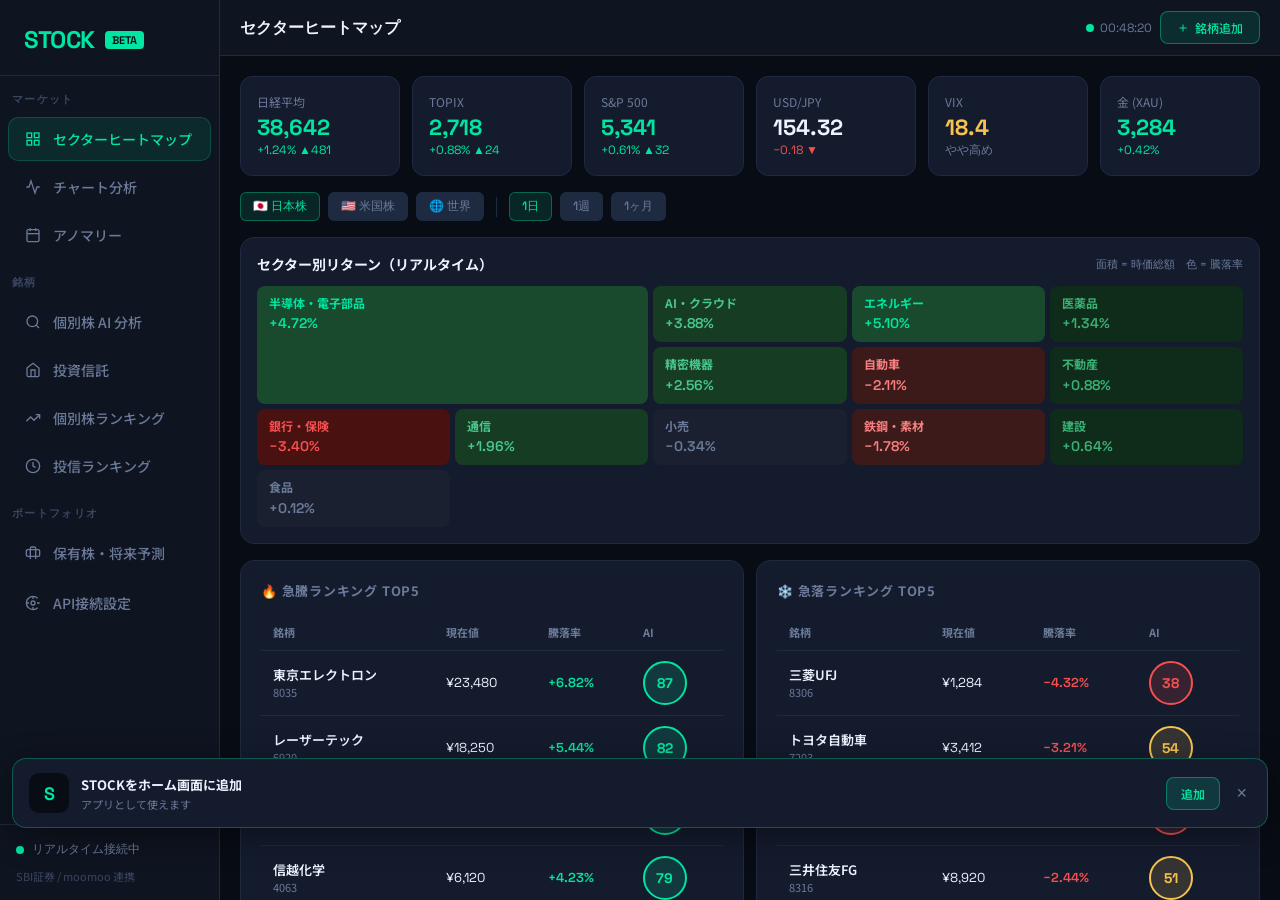
==== index.html @ b2adc23c "Update index.html" ====
<!DOCTYPE html>
<html lang="ja">
<head>
<meta charset="UTF-8">
<meta name="viewport" content="width=device-width, initial-scale=1.0, maximum-scale=1.0">
<title>Stock — 投資インテリジェンス</title>
<link rel="manifest" href="manifest.json">
<meta name="apple-mobile-web-app-capable" content="yes">
<meta name="apple-mobile-web-app-status-bar-style" content="black-translucent">
<meta name="apple-mobile-web-app-title" content="STOCK">
<link rel="apple-touch-icon" href="icon-192.svg">
<meta name="theme-color" content="#00E5A0">
<style>
/* ── Stock App Global Styles ── */
@import url('https://fonts.googleapis.com/css2?family=Noto+Sans+JP:wght@300;400;500;700;900&family=Space+Grotesk:wght@300;400;500;600;700&display=swap');

:root {
  --c-bg:      #080C14;
  --c-surface: #0E1420;
  --c-panel:   #141B2D;
  --c-border:  #1E2A40;
  --c-accent:  #00E5A0;
  --c-blue:    #4F8EF7;
  --c-yellow:  #F7C34F;
  --c-red:     #F74F4F;
  --c-text:    #EEF2FF;
  --c-muted:   #6B7A99;
  --c-dim:     #3A4560;
  --nav-w:     220px;
  --nav-w-mob: 0px;
  --f-en: 'Space Grotesk', sans-serif;
  --f-jp: 'Noto Sans JP', sans-serif;
}

* { box-sizing: border-box; margin: 0; padding: 0; }
html, body { height: 100%; overflow: hidden; }
  
body {
  background: var(--c-bg);
  color: var(--c-text);
  font-family: var(--f-jp);
  display: flex;
  overflow: hidden;
}

/* ── Sidebar Nav ── */
.sidebar {
  width: var(--nav-w);
  min-width: var(--nav-w);
  height: 100vh;
  background: var(--c-surface);
  border-right: 1px solid var(--c-border);
  display: flex;
  flex-direction: column;
  padding: 0;
  z-index: 100;
  transition: transform 0.25s ease;
}

.sidebar-logo {
  padding: 24px 24px 20px;
  border-bottom: 1px solid var(--c-border);
  display: flex;
  align-items: center;
  gap: 10px;
}

.sidebar-logo-text {
  font-family: var(--f-en);
  font-size: 24px;
  font-weight: 700;
  color: var(--c-accent);
  letter-spacing: -0.02em;
}

.sidebar-logo-badge {
  font-family: var(--f-en);
  font-size: 11px;
  font-weight: 600;
  color: var(--c-bg);
  background: var(--c-accent);
  border-radius: 4px;
  padding: 2px 7px;
}

.nav-section {
  padding: 16px 12px 8px;
  font-family: var(--f-en);
  font-size: 11px;
  font-weight: 600;
  letter-spacing: 0.12em;
  text-transform: uppercase;
  color: var(--c-dim);
}

.nav-item {
  display: flex;
  align-items: center;
  gap: 12px;
  padding: 11px 16px;
  margin: 2px 8px;
  border-radius: 10px;
  cursor: pointer;
  transition: all 0.15s;
  font-family: var(--f-jp);
  font-size: 14px;
  font-weight: 500;
  color: var(--c-muted);
  text-decoration: none;
  user-select: none;
  border: 1px solid transparent;
}

.nav-item:hover {
  background: rgba(255,255,255,0.04);
  color: var(--c-text);
}

.nav-item.active {
  background: rgba(0,229,160,0.1);
  border-color: rgba(0,229,160,0.2);
  color: var(--c-accent);
}

.nav-item svg { flex-shrink: 0; }

.sidebar-bottom {
  margin-top: auto;
  padding: 16px;
  border-top: 1px solid var(--c-border);
}

.live-dot {
  width: 8px;
  height: 8px;
  border-radius: 50%;
  background: var(--c-accent);
  animation: pulse 2s infinite;
  flex-shrink: 0;
}

@keyframes pulse {
  0%, 100% { opacity: 1; transform: scale(1); }
  50% { opacity: 0.5; transform: scale(0.8); }
}

/* ── Main content ── */
.main {
  flex: 1;
  display: flex;
  flex-direction: column;
  height: 100vh;
  overflow: hidden;
  min-width: 0;
}

.topbar {
  height: 56px;
  min-height: 56px;
  background: var(--c-surface);
  border-bottom: 1px solid var(--c-border);
  display: flex;
  align-items: center;
  padding: 0 20px;
  gap: 16px;
}

.topbar-title {
  font-family: var(--f-en);
  font-size: 16px;
  font-weight: 600;
  color: var(--c-text);
}

.topbar-actions {
  display: flex;
  gap: 8px;
  margin-left: auto;
  align-items: center;
}

.btn {
  display: inline-flex;
  align-items: center;
  gap: 6px;
  padding: 7px 16px;
  border-radius: 8px;
  font-family: var(--f-jp);
  font-size: 13px;
  font-weight: 500;
  cursor: pointer;
  border: 1px solid var(--c-border);
  background: var(--c-panel);
  color: var(--c-muted);
  transition: all 0.15s;
  white-space: nowrap;
}

.btn:hover { border-color: var(--c-accent); color: var(--c-accent); }

.btn-primary {
  background: rgba(0,229,160,0.12);
  border-color: rgba(0,229,160,0.4);
  color: var(--c-accent);
}

.btn-primary:hover { background: rgba(0,229,160,0.2); }

.content {
  flex: 1;
  overflow-y: auto;
  overflow-x: hidden;
  padding: 20px;
  scrollbar-width: thin;
  scrollbar-color: var(--c-border) transparent;
}

.content::-webkit-scrollbar { width: 6px; }
.content::-webkit-scrollbar-track { background: transparent; }
.content::-webkit-scrollbar-thumb { background: var(--c-border); border-radius: 3px; }

/* ── Screen (page) ── */
.screen { display: none; }
.screen.active { display: flex; flex-direction: column; gap: 16px; }

/* ── Cards ── */
.card {
  background: var(--c-panel);
  border: 1px solid var(--c-border);
  border-radius: 14px;
  padding: 20px;
}

.card-title {
  font-family: var(--f-jp);
  font-size: 13px;
  font-weight: 700;
  color: var(--c-muted);
  letter-spacing: 0.06em;
  margin-bottom: 14px;
}

/* ── Stats row ── */
.stats-row {
  display: grid;
  grid-template-columns: repeat(auto-fit, minmax(140px, 1fr));
  gap: 12px;
}

.stat-card {
  background: var(--c-panel);
  border: 1px solid var(--c-border);
  border-radius: 12px;
  padding: 16px;
}

.stat-label {
  font-family: var(--f-jp);
  font-size: 12px;
  color: var(--c-muted);
  margin-bottom: 6px;
}

.stat-value {
  font-family: var(--f-en);
  font-size: 22px;
  font-weight: 700;
  color: var(--c-text);
  line-height: 1;
}

.stat-value.up { color: var(--c-accent); }
.stat-value.down { color: var(--c-red); }

.stat-change {
  font-family: var(--f-en);
  font-size: 12px;
  color: var(--c-muted);
  margin-top: 4px;
}

/* ── Heatmap ── */
.heatmap-grid {
  display: grid;
  grid-template-columns: repeat(5, 1fr);
  gap: 5px;
}

.hm-cell {
  border-radius: 8px;
  padding: 10px 12px;
  cursor: pointer;
  transition: all 0.15s;
  position: relative;
  overflow: hidden;
}

.hm-cell:hover { transform: scale(1.03); z-index: 2; }
.hm-cell.span2c { grid-column: span 2; }
.hm-cell.span2r { grid-row: span 2; }
.hm-cell.span2b { grid-column: span 2; grid-row: span 2; }

.hm-name { font-size: 12px; font-weight: 700; line-height: 1.2; }
.hm-val { font-family: var(--f-en); font-size: 14px; font-weight: 600; margin-top: 4px; }

.hot3  { background: #1a4a2e; color: #00e5a0; }
.hot2  { background: #163d24; color: #48c78e; }
.hot1  { background: #0f2c1a; color: #3ab074; }
.cold1 { background: #3d1a1a; color: #f77f7f; }
.cold2 { background: #4a1111; color: #f74f4f; }
.cold3 { background: #5a0a0a; color: #ff3333; }
.neutral { background: #1a2030; color: #6b7a99; }

/* ── Table ── */
.data-table { width: 100%; border-collapse: collapse; }
.data-table th {
  font-family: var(--f-jp);
  font-size: 11px;
  font-weight: 700;
  color: var(--c-muted);
  text-align: left;
  padding: 10px 12px;
  border-bottom: 1px solid var(--c-border);
  white-space: nowrap;
}
.data-table td {
  font-family: var(--f-jp);
  font-size: 13px;
  padding: 10px 12px;
  border-bottom: 1px solid var(--c-border);
  vertical-align: middle;
}
.data-table tr:last-child td { border-bottom: none; }
.data-table tr:hover td { background: rgba(255,255,255,0.02); cursor: pointer; }

/* ── Pill/badge ── */
.pill {
  display: inline-flex;
  align-items: center;
  gap: 4px;
  padding: 3px 10px;
  border-radius: 100px;
  font-size: 11px;
  font-weight: 600;
  white-space: nowrap;
  font-family: var(--f-jp);
}
.pill-green { background: rgba(0,229,160,0.12); color: var(--c-accent); border: 1px solid rgba(0,229,160,0.25); }
.pill-blue  { background: rgba(79,142,247,0.12); color: var(--c-blue); border: 1px solid rgba(79,142,247,0.25); }
.pill-yellow{ background: rgba(247,195,79,0.12); color: var(--c-yellow); border: 1px solid rgba(247,195,79,0.25); }
.pill-red   { background: rgba(247,79,79,0.12); color: var(--c-red); border: 1px solid rgba(247,79,79,0.25); }
.pill-gray  { background: rgba(107,122,153,0.12); color: var(--c-muted); border: 1px solid rgba(107,122,153,0.2); }

/* ── AI Score ring ── */
.score-ring {
  width: 44px; height: 44px;
  border-radius: 50%;
  display: flex; align-items: center; justify-content: center;
  font-family: var(--f-en); font-size: 14px; font-weight: 700;
}
.score-ring.high  { background: rgba(0,229,160,0.15); border: 2px solid var(--c-accent); color: var(--c-accent); }
.score-ring.mid   { background: rgba(247,195,79,0.15); border: 2px solid var(--c-yellow); color: var(--c-yellow); }
.score-ring.low   { background: rgba(247,79,79,0.15); border: 2px solid var(--c-red); color: var(--c-red); }

/* ── Chart toolbar ── */
.chart-toolbar {
  display: flex;
  gap: 6px;
  align-items: center;
  flex-wrap: wrap;
}
.chart-btn {
  padding: 5px 12px;
  border-radius: 6px;
  background: var(--c-border);
  border: 1px solid transparent;
  font-family: var(--f-en);
  font-size: 12px;
  font-weight: 500;
  color: var(--c-muted);
  cursor: pointer;
  transition: all 0.12s;
  white-space: nowrap;
}
.chart-btn:hover { color: var(--c-text); }
.chart-btn.active {
  background: rgba(0,229,160,0.12);
  border-color: rgba(0,229,160,0.35);
  color: var(--c-accent);
}
.chart-sep { width: 1px; height: 20px; background: var(--c-border); margin: 0 4px; }

/* ── Anomaly card ── */
.anomaly-card {
  background: var(--c-panel);
  border: 1px solid var(--c-border);
  border-radius: 12px;
  padding: 14px 16px;
  display: flex;
  flex-direction: column;
  gap: 8px;
}

/* ── Sim controls ── */
.sim-btn {
  padding: 6px 14px;
  border-radius: 7px;
  background: var(--c-panel);
  border: 1px solid var(--c-border);
  color: var(--c-muted);
  font-size: 12px;
  font-family: var(--f-jp);
  cursor: pointer;
  transition: all 0.12s;
  white-space: nowrap;
}
.sim-btn:hover { border-color: var(--c-accent); color: var(--c-accent); }
.sim-btn.active { background: rgba(0,229,160,0.12); border-color: rgba(0,229,160,0.35); color: var(--c-accent); }

/* ── Mobile nav ── */
.mob-nav {
  display: none;
  position: fixed;
  bottom: 0; left: 0; right: 0;
  height: 60px;
  background: var(--c-surface);
  border-top: 1px solid var(--c-border);
  z-index: 200;
}

.mob-nav-items {
  display: flex;
  height: 100%;
  align-items: stretch;
}

.mob-nav-item {
  flex: 1;
  display: flex;
  flex-direction: column;
  align-items: center;
  justify-content: center;
  gap: 3px;
  cursor: pointer;
  transition: all 0.12s;
  font-family: var(--f-jp);
  font-size: 10px;
  color: var(--c-muted);
  border: none;
  background: none;
}

.mob-nav-item.active { color: var(--c-accent); }
.mob-nav-item svg { width: 20px; height: 20px; }

/* ── Hamburger / mobile topbar ── */
.mob-menu-btn {
  display: none;
  background: none;
  border: none;
  color: var(--c-muted);
  cursor: pointer;
  padding: 4px;
}

/* ── Responsive ── */
@media (max-width: 768px) {
  :root { --nav-w: 220px; }

  .sidebar {
    position: fixed;
    top: 0; left: 0; bottom: 0;
    transform: translateX(-100%);
    z-index: 300;
    box-shadow: 4px 0 24px rgba(0,0,0,0.4);
  }

  .sidebar.open { transform: translateX(0); }

  .sidebar-overlay {
    display: none;
    position: fixed;
    inset: 0;
    background: rgba(0,0,0,0.5);
    z-index: 299;
  }
  .sidebar-overlay.open { display: block; }

  .mob-menu-btn { display: flex; }
  .mob-nav { display: flex; }
  .topbar { padding: 0 14px; }
  .content { padding: 14px 14px 76px; }
  .stats-row { grid-template-columns: 1fr 1fr; }
  .heatmap-grid { grid-template-columns: repeat(3, 1fr); }
}

/* ── Accent line top ── */
.accent-top {
  height: 2px;
  background: linear-gradient(90deg, var(--c-accent), var(--c-blue), transparent);
  position: absolute;
  top: 0; left: 0; right: 0;
}

/* ── Section header ── */
.section-header {
  display: flex;
  align-items: center;
  justify-content: space-between;
  margin-bottom: 12px;
}
.section-title {
  font-family: var(--f-jp);
  font-size: 14px;
  font-weight: 700;
  color: var(--c-text);
}

/* ── Input ── */
input[type="number"], input[type="text"], select {
  background: var(--c-bg);
  border: 1px solid var(--c-border);
  border-radius: 8px;
  padding: 7px 12px;
  color: var(--c-text);
  font-size: 13px;
  font-family: var(--f-en);
  outline: none;
  transition: border-color 0.15s;
}
input[type="number"]:focus, input[type="text"]:focus, select:focus {
  border-color: var(--c-accent);
}

/* ── Progress bar ── */
.prog-bar { background: var(--c-border); border-radius: 4px; height: 8px; overflow: hidden; }
.prog-fill { height: 100%; border-radius: 4px; transition: width 0.4s; }

/* ── Grid helpers ── */
.grid-2 { display: grid; grid-template-columns: 1fr 1fr; gap: 12px; }
.grid-3 { display: grid; grid-template-columns: 1fr 1fr 1fr; gap: 12px; }
@media (max-width: 768px) {
  .grid-2, .grid-3 { grid-template-columns: 1fr; }
}

/* ── Scrollable chart area ── */
.chart-area {
  width: 100%;
  height: 220px;
  position: relative;
  overflow: hidden;
}

</style>
</head>
<body>

<!-- Sidebar overlay (mobile) -->
<div class="sidebar-overlay" id="overlay" onclick="closeSidebar()"></div>

<!-- ── Sidebar ── -->
<nav class="sidebar" id="sidebar">
  <div class="sidebar-logo">
    <div class="sidebar-logo-text">STOCK</div>
    <div class="sidebar-logo-badge">BETA</div>
  </div>

  <div class="nav-section">マーケット</div>
  <a class="nav-item active" data-screen="heatmap" onclick="navigate('heatmap',this)">
    <svg width="16" height="16" viewBox="0 0 24 24" fill="none" stroke="currentColor" stroke-width="2"><rect x="3" y="3" width="7" height="7"/><rect x="14" y="3" width="7" height="7"/><rect x="3" y="14" width="7" height="7"/><rect x="14" y="14" width="7" height="7"/></svg>
    セクターヒートマップ
  </a>
  <a class="nav-item" data-screen="chart" onclick="navigate('chart',this)">
    <svg width="16" height="16" viewBox="0 0 24 24" fill="none" stroke="currentColor" stroke-width="2"><polyline points="22 12 18 12 15 21 9 3 6 12 2 12"/></svg>
    チャート分析
  </a>
  <a class="nav-item" data-screen="anomaly" onclick="navigate('anomaly',this)">
    <svg width="16" height="16" viewBox="0 0 24 24" fill="none" stroke="currentColor" stroke-width="2"><rect x="3" y="4" width="18" height="18" rx="2"/><line x1="16" y1="2" x2="16" y2="6"/><line x1="8" y1="2" x2="8" y2="6"/><line x1="3" y1="10" x2="21" y2="10"/></svg>
    アノマリー
  </a>

  <div class="nav-section">銘柄</div>
  <a class="nav-item" data-screen="stock" onclick="navigate('stock',this)">
    <svg width="16" height="16" viewBox="0 0 24 24" fill="none" stroke="currentColor" stroke-width="2"><circle cx="11" cy="11" r="8"/><line x1="21" y1="21" x2="16.65" y2="16.65"/></svg>
    個別株 AI 分析
  </a>
  <a class="nav-item" data-screen="funds" onclick="navigate('funds',this)">
    <svg width="16" height="16" viewBox="0 0 24 24" fill="none" stroke="currentColor" stroke-width="2"><path d="M3 9l9-7 9 7v11a2 2 0 0 1-2 2H5a2 2 0 0 1-2-2z"/><polyline points="9 22 9 12 15 12 15 22"/></svg>
    投資信託
  </a>
  <a class="nav-item" data-screen="stock-ranking" onclick="navigate('stock-ranking',this)">
    <svg width="16" height="16" viewBox="0 0 24 24" fill="none" stroke="currentColor" stroke-width="2"><polyline points="22 7 13.5 15.5 8.5 10.5 2 17"/><polyline points="16 7 22 7 22 13"/></svg>
    個別株ランキング
  </a>
  <a class="nav-item" data-screen="fund-ranking" onclick="navigate('fund-ranking',this)">
    <svg width="16" height="16" viewBox="0 0 24 24" fill="none" stroke="currentColor" stroke-width="2"><circle cx="12" cy="12" r="10"/><polyline points="12 6 12 12 16 14"/></svg>
    投信ランキング
  </a>

  <div class="nav-section">ポートフォリオ</div>
  <a class="nav-item" data-screen="portfolio" onclick="navigate('portfolio',this)">
    <svg width="16" height="16" viewBox="0 0 24 24" fill="none" stroke="currentColor" stroke-width="2"><path d="M20 7H4a2 2 0 0 0-2 2v6a2 2 0 0 0 2 2h16a2 2 0 0 0 2-2V9a2 2 0 0 0-2-2z"/><path d="M16 21V5a2 2 0 0 0-2-2h-4a2 2 0 0 0-2 2v16"/></svg>
    保有株・将来予測
  </a>

  <a class="nav-item" data-screen="api-settings" onclick="navigate('api-settings',this)" style="margin-top:4px;">
    <svg width="16" height="16" viewBox="0 0 24 24" fill="none" stroke="currentColor" stroke-width="2"><circle cx="12" cy="12" r="3"/><path d="M19.07 4.93A10 10 0 0 0 4.93 19.07M4.93 4.93A10 10 0 0 0 19.07 19.07"/><path d="M12 2v4M12 18v4M2 12h4M18 12h4"/></svg>
    API接続設定
  </a>

  <div class="sidebar-bottom">
    <div style="display:flex; align-items:center; gap:8px; margin-bottom:10px;">
      <div class="live-dot"></div>
      <span style="font-family:var(--f-en); font-size:12px; color:var(--c-muted);">リアルタイム接続中</span>
    </div>
    <div style="font-family:var(--f-jp); font-size:11px; color:var(--c-dim);">SBI証券 / moomoo 連携</div>
  </div>
</nav>

<!-- ── Main ── -->
<div class="main">

  <!-- Topbar -->
  <div class="topbar">
    <button class="mob-menu-btn" onclick="openSidebar()">
      <svg width="20" height="20" viewBox="0 0 24 24" fill="none" stroke="currentColor" stroke-width="2"><line x1="3" y1="6" x2="21" y2="6"/><line x1="3" y1="12" x2="21" y2="12"/><line x1="3" y1="18" x2="21" y2="18"/></svg>
    </button>
    <div class="topbar-title" id="topbar-title">セクターヒートマップ</div>
    <div class="topbar-actions">
      <div style="display:flex; align-items:center; gap:6px; font-family:var(--f-en); font-size:12px; color:var(--c-muted);">
        <div class="live-dot"></div>
        <span id="clock">--:--:--</span>
      </div>
      <button class="btn btn-primary" style="font-size:12px;">
        <svg width="12" height="12" viewBox="0 0 24 24" fill="none" stroke="currentColor" stroke-width="2"><line x1="12" y1="5" x2="12" y2="19"/><line x1="5" y1="12" x2="19" y2="12"/></svg>
        銘柄追加
      </button>
    </div>
  </div>

  <!-- Content -->
  <div class="content" id="content">

    <!-- ═══════════════════════════════════════
         SCREEN 1: ヒートマップ
    ═══════════════════════════════════════ -->
    <div class="screen active" id="screen-heatmap">

      <!-- Stats row -->
      <div class="stats-row">
        <div class="stat-card">
          <div class="stat-label">日経平均</div>
          <div class="stat-value up">38,642</div>
          <div class="stat-change" style="color:var(--c-accent);">+1.24% ▲481</div>
        </div>
        <div class="stat-card">
          <div class="stat-label">TOPIX</div>
          <div class="stat-value up">2,718</div>
          <div class="stat-change" style="color:var(--c-accent);">+0.88% ▲24</div>
        </div>
        <div class="stat-card">
          <div class="stat-label">S&amp;P 500</div>
          <div class="stat-value up">5,341</div>
          <div class="stat-change" style="color:var(--c-accent);">+0.61% ▲32</div>
        </div>
        <div class="stat-card">
          <div class="stat-label">USD/JPY</div>
          <div class="stat-value">154.32</div>
          <div class="stat-change" style="color:var(--c-red);">−0.18 ▼</div>
        </div>
        <div class="stat-card">
          <div class="stat-label">VIX</div>
          <div class="stat-value" style="color:var(--c-yellow);">18.4</div>
          <div class="stat-change">やや高め</div>
        </div>
        <div class="stat-card">
          <div class="stat-label">金 (XAU)</div>
          <div class="stat-value up">3,284</div>
          <div class="stat-change" style="color:var(--c-accent);">+0.42%</div>
        </div>
      </div>

      <!-- Market toggles -->
      <div style="display:flex; gap:8px; align-items:center;">
        <button class="chart-btn active" onclick="toggleMarket('jp',this)">🇯🇵 日本株</button>
        <button class="chart-btn" onclick="toggleMarket('us',this)">🇺🇸 米国株</button>
        <button class="chart-btn" onclick="toggleMarket('world',this)">🌐 世界</button>
        <div class="chart-sep"></div>
        <button class="chart-btn active" onclick="togglePeriod('1d',this)">1日</button>
        <button class="chart-btn" onclick="togglePeriod('1w',this)">1週</button>
        <button class="chart-btn" onclick="togglePeriod('1m',this)">1ヶ月</button>
      </div>

      <!-- Heatmap -->
      <div class="card" style="padding:16px;">
        <div class="section-header">
          <div class="section-title">セクター別リターン（リアルタイム）</div>
          <div style="font-family:var(--f-en); font-size:11px; color:var(--c-muted);">面積 = 時価総額　色 = 騰落率</div>
        </div>
        <div class="heatmap-grid" id="heatmap-grid">
          <div class="hm-cell hot3 span2b" onclick="filterSector('半導体・電子部品')">
            <div class="hm-name">半導体・電子部品</div>
            <div class="hm-val">+4.72%</div>
          </div>
          <div class="hm-cell hot2" onclick="filterSector('AI・クラウド')">
            <div class="hm-name">AI・クラウド</div>
            <div class="hm-val">+3.88%</div>
          </div>
          <div class="hm-cell hot3" onclick="filterSector('エネルギー')">
            <div class="hm-name">エネルギー</div>
            <div class="hm-val">+5.10%</div>
          </div>
          <div class="hm-cell hot1" onclick="filterSector('医薬品')">
            <div class="hm-name">医薬品</div>
            <div class="hm-val">+1.34%</div>
          </div>
          <div class="hm-cell hot2" onclick="filterSector('精密機器')">
            <div class="hm-name">精密機器</div>
            <div class="hm-val">+2.56%</div>
          </div>
          <div class="hm-cell cold1" onclick="filterSector('自動車')">
            <div class="hm-name">自動車</div>
            <div class="hm-val">−2.11%</div>
          </div>
          <div class="hm-cell hot1" onclick="filterSector('不動産')">
            <div class="hm-name">不動産</div>
            <div class="hm-val">+0.88%</div>
          </div>
          <div class="hm-cell cold2" onclick="filterSector('銀行・保険')">
            <div class="hm-name">銀行・保険</div>
            <div class="hm-val">−3.40%</div>
          </div>
          <div class="hm-cell hot2" onclick="filterSector('通信')">
            <div class="hm-name">通信</div>
            <div class="hm-val">+1.96%</div>
          </div>
          <div class="hm-cell neutral" onclick="filterSector('小売')">
            <div class="hm-name">小売</div>
            <div class="hm-val">−0.34%</div>
          </div>
          <div class="hm-cell cold1" onclick="filterSector('鉄鋼・素材')">
            <div class="hm-name">鉄鋼・素材</div>
            <div class="hm-val">−1.78%</div>
          </div>
          <div class="hm-cell hot1" onclick="filterSector('建設')">
            <div class="hm-name">建設</div>
            <div class="hm-val">+0.64%</div>
          </div>
          <div class="hm-cell neutral" onclick="filterSector('食品')">
            <div class="hm-name">食品</div>
            <div class="hm-val">+0.12%</div>
          </div>
        </div>
      </div>

      <!-- Top movers -->
      <div class="grid-2">
        <div class="card">
          <div class="card-title">🔥 急騰ランキング TOP5</div>
          <table class="data-table">
            <thead><tr><th>銘柄</th><th>現在値</th><th>騰落率</th><th>AI</th></tr></thead>
            <tbody>
              <tr onclick="navigate('stock',document.querySelector('[data-screen=stock]'))">
                <td><div style="font-weight:600;">東京エレクトロン</div><div style="color:var(--c-muted); font-size:11px;">8035</div></td>
                <td style="font-family:var(--f-en);">¥23,480</td>
                <td style="color:var(--c-accent); font-family:var(--f-en); font-weight:600;">+6.82%</td>
                <td><div class="score-ring high">87</div></td>
              </tr>
              <tr><td><div style="font-weight:600;">レーザーテック</div><div style="color:var(--c-muted); font-size:11px;">6920</div></td><td style="font-family:var(--f-en);">¥18,250</td><td style="color:var(--c-accent); font-family:var(--f-en); font-weight:600;">+5.44%</td><td><div class="score-ring high">82</div></td></tr>
              <tr><td><div style="font-weight:600;">NVIDIA</div><div style="color:var(--c-muted); font-size:11px;">NVDA 米</div></td><td style="font-family:var(--f-en);">$912</td><td style="color:var(--c-accent); font-family:var(--f-en); font-weight:600;">+4.91%</td><td><div class="score-ring high">92</div></td></tr>
              <tr><td><div style="font-weight:600;">信越化学</div><div style="color:var(--c-muted); font-size:11px;">4063</div></td><td style="font-family:var(--f-en);">¥6,120</td><td style="color:var(--c-accent); font-family:var(--f-en); font-weight:600;">+4.23%</td><td><div class="score-ring high">79</div></td></tr>
              <tr><td><div style="font-weight:600;">TDK</div><div style="color:var(--c-muted); font-size:11px;">6762</div></td><td style="font-family:var(--f-en);">¥1,842</td><td style="color:var(--c-accent); font-family:var(--f-en); font-weight:600;">+3.96%</td><td><div class="score-ring mid">66</div></td></tr>
            </tbody>
          </table>
        </div>
        <div class="card">
          <div class="card-title">❄️ 急落ランキング TOP5</div>
          <table class="data-table">
            <thead><tr><th>銘柄</th><th>現在値</th><th>騰落率</th><th>AI</th></tr></thead>
            <tbody>
              <tr><td><div style="font-weight:600;">三菱UFJ</div><div style="color:var(--c-muted); font-size:11px;">8306</div></td><td style="font-family:var(--f-en);">¥1,284</td><td style="color:var(--c-red); font-family:var(--f-en); font-weight:600;">−4.32%</td><td><div class="score-ring low">38</div></td></tr>
              <tr><td><div style="font-weight:600;">トヨタ自動車</div><div style="color:var(--c-muted); font-size:11px;">7203</div></td><td style="font-family:var(--f-en);">¥3,412</td><td style="color:var(--c-red); font-family:var(--f-en); font-weight:600;">−3.21%</td><td><div class="score-ring mid">54</div></td></tr>
              <tr><td><div style="font-weight:600;">ホンダ</div><div style="color:var(--c-muted); font-size:11px;">7267</div></td><td style="font-family:var(--f-en);">¥1,654</td><td style="color:var(--c-red); font-family:var(--f-en); font-weight:600;">−2.88%</td><td><div class="score-ring low">42</div></td></tr>
              <tr><td><div style="font-weight:600;">三井住友FG</div><div style="color:var(--c-muted); font-size:11px;">8316</div></td><td style="font-family:var(--f-en);">¥8,920</td><td style="color:var(--c-red); font-family:var(--f-en); font-weight:600;">−2.44%</td><td><div class="score-ring mid">51</div></td></tr>
              <tr><td><div style="font-weight:600;">日産自動車</div><div style="color:var(--c-muted); font-size:11px;">7201</div></td><td style="font-family:var(--f-en);">¥312</td><td style="color:var(--c-red); font-family:var(--f-en); font-weight:600;">−2.11%</td><td><div class="score-ring low">28</div></td></tr>
            </tbody>
          </table>
        </div>
      </div>
    </div>

    <!-- ═══════════════════════════════════════
         SCREEN 2: 個別株 AI 分析
    ═══════════════════════════════════════ -->
    <div class="screen" id="screen-stock">

      <!-- Search bar -->
      <div class="card" style="padding:14px 16px;">
        <div style="display:flex; gap:10px; align-items:center; flex-wrap:wrap;">
          <input type="text" id="stock-search" placeholder="銘柄名・コードで検索（例：8035、トヨタ、NVDA）" style="flex:1; min-width:200px;" oninput="stockSearch(this.value)">
          <div style="display:flex; gap:6px; flex-wrap:wrap;">
            <button class="chart-btn active" onclick="setStockQuick('8035',this)">東京エレクトロン</button>
            <button class="chart-btn" onclick="setStockQuick('NVDA',this)">NVIDIA</button>
            <button class="chart-btn" onclick="setStockQuick('7203',this)">トヨタ</button>
            <button class="chart-btn" onclick="setStockQuick('6758',this)">ソニー</button>
          </div>
        </div>
      </div>

      <!-- Stock header -->
      <div class="card" style="padding:18px 20px;">
        <div style="display:flex; gap:20px; align-items:flex-start; flex-wrap:wrap;">
          <div style="flex:1; min-width:180px;">
            <div style="font-family:var(--f-jp); font-size:11px; color:var(--c-muted); margin-bottom:4px;" id="stock-code">8035 / 東証プライム / 半導体</div>
            <div style="font-family:var(--f-jp); font-size:20px; font-weight:700; color:var(--c-text);" id="stock-name">東京エレクトロン</div>
          </div>
          <div style="display:flex; gap:20px; align-items:center; flex-wrap:wrap;">
            <div>
              <div style="font-family:var(--f-en); font-size:28px; font-weight:700; color:var(--c-text);" id="stock-price">¥23,480</div>
              <div style="font-family:var(--f-en); font-size:14px; color:var(--c-accent); font-weight:600;" id="stock-change">+6.82% ▲+1,499</div>
            </div>
            <div class="score-ring high" style="width:56px; height:56px; font-size:18px;" id="stock-score">87</div>
            <span class="pill pill-green" id="stock-verdict">買い増し推奨</span>
          </div>
        </div>
      </div>

      <div class="grid-2">
        <!-- AI Analysis -->
        <div class="card">
          <div class="card-title">AI 将来予測スコア</div>
          <div style="display:flex; flex-direction:column; gap:10px;">
            <div style="display:flex; justify-content:space-between; align-items:center;">
              <div style="font-family:var(--f-jp); font-size:13px; color:var(--c-muted);">6ヶ月後 期待リターン</div>
              <div style="font-family:var(--f-en); font-size:16px; font-weight:700; color:var(--c-accent);">+18〜32%</div>
            </div>
            <div>
              <div style="display:flex; justify-content:space-between; font-size:12px; color:var(--c-muted); margin-bottom:4px;"><span>ファンダメンタルズ</span><span style="color:var(--c-accent);">92</span></div>
              <div class="prog-bar"><div class="prog-fill" style="width:92%; background:var(--c-accent);"></div></div>
            </div>
            <div>
              <div style="display:flex; justify-content:space-between; font-size:12px; color:var(--c-muted); margin-bottom:4px;"><span>モメンタム</span><span style="color:var(--c-accent);">85</span></div>
              <div class="prog-bar"><div class="prog-fill" style="width:85%; background:var(--c-accent);"></div></div>
            </div>
            <div>
              <div style="display:flex; justify-content:space-between; font-size:12px; color:var(--c-muted); margin-bottom:4px;"><span>感情分析</span><span style="color:var(--c-yellow);">74</span></div>
              <div class="prog-bar"><div class="prog-fill" style="width:74%; background:var(--c-yellow);"></div></div>
            </div>
            <div>
              <div style="display:flex; justify-content:space-between; font-size:12px; color:var(--c-muted); margin-bottom:4px;"><span>バリュエーション</span><span style="color:var(--c-yellow);">68</span></div>
              <div class="prog-bar"><div class="prog-fill" style="width:68%; background:var(--c-yellow);"></div></div>
            </div>
          </div>
        </div>

        <!-- Key metrics -->
        <div class="card">
          <div class="card-title">主要指標</div>
          <div style="display:grid; grid-template-columns:1fr 1fr; gap:8px;">
            <div style="background:var(--c-bg); border-radius:8px; padding:10px;">
              <div style="font-size:11px; color:var(--c-muted);">PER</div>
              <div style="font-family:var(--f-en); font-size:16px; font-weight:600; color:var(--c-text);">28.4x</div>
            </div>
            <div style="background:var(--c-bg); border-radius:8px; padding:10px;">
              <div style="font-size:11px; color:var(--c-muted);">PBR</div>
              <div style="font-family:var(--f-en); font-size:16px; font-weight:600; color:var(--c-text);">7.2x</div>
            </div>
            <div style="background:var(--c-bg); border-radius:8px; padding:10px;">
              <div style="font-size:11px; color:var(--c-muted);">ROE</div>
              <div style="font-family:var(--f-en); font-size:16px; font-weight:600; color:var(--c-accent);">32.8%</div>
            </div>
            <div style="background:var(--c-bg); border-radius:8px; padding:10px;">
              <div style="font-size:11px; color:var(--c-muted);">配当利回り</div>
              <div style="font-family:var(--f-en); font-size:16px; font-weight:600; color:var(--c-text);">1.42%</div>
            </div>
            <div style="background:var(--c-bg); border-radius:8px; padding:10px;">
              <div style="font-size:11px; color:var(--c-muted);">時価総額</div>
              <div style="font-family:var(--f-en); font-size:16px; font-weight:600; color:var(--c-text);">10.8兆</div>
            </div>
            <div style="background:var(--c-bg); border-radius:8px; padding:10px;">
              <div style="font-size:11px; color:var(--c-muted);">52週高値比</div>
              <div style="font-family:var(--f-en); font-size:16px; font-weight:600; color:var(--c-accent);">+8.2%</div>
            </div>
          </div>
        </div>
      </div>

      <!-- Recent IR/News -->
      <div class="card">
        <div class="card-title">適時開示 &amp; ニュース（リアルタイム）</div>
        <div style="display:flex; flex-direction:column; gap:0;">
          <div style="display:flex; gap:12px; align-items:flex-start; padding:12px 0; border-bottom:1px solid var(--c-border);">
            <span class="pill pill-red">重要</span>
            <div style="flex:1;">
              <div style="font-family:var(--f-jp); font-size:13px; font-weight:600; color:var(--c-text);">決算短信（2025年3月期通期）発表</div>
              <div style="font-family:var(--f-jp); font-size:12px; color:var(--c-muted); margin-top:3px;">売上高 2.4兆円（前年比+28%）、営業利益 7,200億円（+41%）。市場予想を大幅上回る</div>
            </div>
            <div style="font-family:var(--f-en); font-size:11px; color:var(--c-dim); white-space:nowrap;">2時間前</div>
          </div>
          <div style="display:flex; gap:12px; align-items:flex-start; padding:12px 0; border-bottom:1px solid var(--c-border);">
            <span class="pill pill-blue">IR</span>
            <div style="flex:1;">
              <div style="font-family:var(--f-jp); font-size:13px; font-weight:600; color:var(--c-text);">自社株買い実施発表（上限300億円）</div>
              <div style="font-family:var(--f-jp); font-size:12px; color:var(--c-muted); margin-top:3px;">2025年5〜7月に実施予定。株主還元強化の姿勢を示す</div>
            </div>
            <div style="font-family:var(--f-en); font-size:11px; color:var(--c-dim); white-space:nowrap;">5時間前</div>
          </div>
          <div style="display:flex; gap:12px; align-items:flex-start; padding:12px 0;">
            <span class="pill pill-yellow">ニュース</span>
            <div style="flex:1;">
              <div style="font-family:var(--f-jp); font-size:13px; font-weight:600; color:var(--c-text);">次世代EUV露光装置、TSMC向け受注拡大との報道</div>
              <div style="font-family:var(--f-jp); font-size:12px; color:var(--c-muted); margin-top:3px;">AI半導体需要増加に伴い、2026年度受注が過去最高を更新する見通し（日経報道）</div>
            </div>
            <div style="font-family:var(--f-en); font-size:11px; color:var(--c-dim); white-space:nowrap;">本日</div>
          </div>
        </div>
      </div>

      <!-- AI Summary -->
      <div class="card" style="background:rgba(0,229,160,0.04); border-color:rgba(0,229,160,0.2);">
        <div class="card-title" style="color:var(--c-accent);">Stock AI 総合判断</div>
        <div style="font-family:var(--f-jp); font-size:13px; color:var(--c-text); line-height:1.8;">
          東京エレクトロンは半導体製造装置セクターのリーダー。今期決算が大幅上振れし、次世代EUV装置の受注拡大が追い風。AI・データセンター投資の長期トレンドが追い風となり、<strong style="color:var(--c-accent);">中長期での買い増しを推奨</strong>。ただし現在の株価はバリュエーション的にやや割高（PER 28x）なため、<span style="color:var(--c-yellow);">押し目での打診買い</span>が理想的。
        </div>
        <div style="display:flex; gap:8px; margin-top:12px; flex-wrap:wrap;">
          <span class="pill pill-green">継続保有</span>
          <span class="pill pill-green">買い増し（押し目）</span>
          <span class="pill pill-blue">中長期 強気</span>
          <span class="pill pill-yellow">バリュエーション注意</span>
        </div>
      </div>
    </div>

    <!-- ═══════════════════════════════════════
         SCREEN 3: チャート分析
    ═══════════════════════════════════════ -->
    <div class="screen" id="screen-chart">

      <!-- Ticker select -->
      <div class="card" style="padding:12px 16px;">
        <div style="display:flex; gap:8px; align-items:center; flex-wrap:wrap;">
          <div style="font-family:var(--f-jp); font-size:13px; font-weight:700; color:var(--c-text); white-space:nowrap;" id="chart-ticker">東京エレクトロン (8035)</div>
          <div style="font-family:var(--f-en); font-size:18px; font-weight:700; color:var(--c-accent);" id="chart-price">¥23,480</div>
          <div style="font-family:var(--f-en); font-size:13px; color:var(--c-accent);">+6.82%</div>
          <div style="margin-left:auto; display:flex; gap:6px; flex-wrap:wrap;">
            <button class="chart-btn" onclick="setChartTicker('8035',this)">8035</button>
            <button class="chart-btn" onclick="setChartTicker('NVDA',this)">NVDA</button>
            <button class="chart-btn" onclick="setChartTicker('7203',this)">7203</button>
          </div>
        </div>
      </div>

      <!-- Timeframe + indicators -->
      <div style="display:flex; gap:8px; align-items:center; flex-wrap:wrap;">
        <div style="display:flex; gap:4px;">
          <button class="chart-btn active" id="tf-1m" onclick="setTimeframe('1m',this)">1分</button>
          <button class="chart-btn" id="tf-5m" onclick="setTimeframe('5m',this)">5分</button>
          <button class="chart-btn" id="tf-1d" onclick="setTimeframe('1d',this)">日足</button>
          <button class="chart-btn" id="tf-1w" onclick="setTimeframe('1w',this)">週足</button>
          <button class="chart-btn" id="tf-1mo" onclick="setTimeframe('1mo',this)">月足</button>
        </div>
        <div class="chart-sep"></div>
        <button class="chart-btn active" id="ind-bb" onclick="toggleIndicator('bb',this)">BB</button>
        <button class="chart-btn active" id="ind-ma" onclick="toggleIndicator('ma',this)">MA</button>
        <button class="chart-btn" id="ind-macd" onclick="toggleIndicator('macd',this)">MACD</button>
        <button class="chart-btn" id="ind-rsi" onclick="toggleIndicator('rsi',this)">RSI</button>
        <button class="chart-btn" id="ind-vol" onclick="toggleIndicator('vol',this)">出来高</button>
      </div>

      <!-- Main chart -->
      <div class="card" style="padding:16px;">
        <div class="chart-area" style="height:300px;">
          <svg id="main-chart" viewBox="0 0 900 280" style="width:100%; height:100%;" preserveAspectRatio="none">
            <!-- Grid -->
            <line x1="0" y1="50" x2="900" y2="50" stroke="#1e2a40" stroke-width="1"/>
            <line x1="0" y1="100" x2="900" y2="100" stroke="#1e2a40" stroke-width="1"/>
            <line x1="0" y1="150" x2="900" y2="150" stroke="#1e2a40" stroke-width="1"/>
            <line x1="0" y1="200" x2="900" y2="200" stroke="#1e2a40" stroke-width="1"/>
            <line x1="0" y1="250" x2="900" y2="250" stroke="#1e2a40" stroke-width="1"/>
            <!-- BB band -->
            <path id="bb-fill" d="M0,140 C100,120 200,100 300,90 C400,80 500,70 600,60 C700,50 800,45 900,42 L900,20 C800,22 700,26 600,30 C500,34 400,38 300,44 C200,52 100,68 0,88 Z" fill="rgba(79,142,247,0.06)"/>
            <path id="bb-upper" d="M0,88 C100,68 200,52 300,44 C400,38 500,34 600,30 C700,26 800,22 900,20" fill="none" stroke="#4f8ef7" stroke-width="1.5" stroke-dasharray="5,4" opacity="0.5"/>
            <path id="bb-lower" d="M0,140 C100,120 200,100 300,90 C400,80 500,70 600,60 C700,50 800,45 900,42" fill="none" stroke="#4f8ef7" stroke-width="1.5" stroke-dasharray="5,4" opacity="0.5"/>
            <!-- MA 25 -->
            <path id="ma-line" d="M0,120 C100,108 200,94 300,80 C400,68 500,60 600,52 C700,44 800,40 900,38" fill="none" stroke="#f7c34f" stroke-width="1.8" opacity="0.8"/>
            <!-- Price candles / line -->
            <path id="price-line" d="M0,115 C50,108 80,102 110,95 C140,88 165,96 190,86 C220,76 250,72 280,64 C310,56 340,62 370,52 C400,44 430,50 460,43 C490,36 510,33 540,38 C570,43 590,35 620,30 C650,25 680,31 710,23 C740,15 770,20 800,14 C830,8 860,12 900,10" fill="none" stroke="#00e5a0" stroke-width="2.5"/>
            <path d="M0,115 C50,108 80,102 110,95 C140,88 165,96 190,86 C220,76 250,72 280,64 C310,56 340,62 370,52 C400,44 430,50 460,43 C490,36 510,33 540,38 C570,43 590,35 620,30 C650,25 680,31 710,23 C740,15 770,20 800,14 C830,8 860,12 900,10 L900,280 L0,280 Z" fill="rgba(0,229,160,0.05)"/>
            <!-- Volume bars -->
            <rect x="10"  y="230" width="14" height="30" fill="rgba(0,229,160,0.3)" rx="2"/>
            <rect x="36"  y="222" width="14" height="38" fill="rgba(0,229,160,0.3)" rx="2"/>
            <rect x="62"  y="228" width="14" height="32" fill="rgba(247,79,79,0.3)" rx="2"/>
            <rect x="88"  y="218" width="14" height="42" fill="rgba(0,229,160,0.4)" rx="2"/>
            <rect x="114" y="210" width="14" height="50" fill="rgba(0,229,160,0.4)" rx="2"/>
            <rect x="140" y="225" width="14" height="35" fill="rgba(247,79,79,0.3)" rx="2"/>
            <rect x="166" y="220" width="14" height="40" fill="rgba(0,229,160,0.3)" rx="2"/>
            <rect x="192" y="214" width="14" height="46" fill="rgba(0,229,160,0.4)" rx="2"/>
            <!-- Y labels -->
            <text x="4" y="54" fill="#3a4560" font-size="11" font-family="Space Grotesk">25,000</text>
            <text x="4" y="104" fill="#3a4560" font-size="11" font-family="Space Grotesk">24,000</text>
            <text x="4" y="154" fill="#3a4560" font-size="11" font-family="Space Grotesk">23,000</text>
            <text x="4" y="204" fill="#3a4560" font-size="11" font-family="Space Grotesk">22,000</text>
          </svg>
        </div>

        <!-- MACD sub-chart (hidden by default) -->
        <div id="macd-panel" style="display:none; margin-top:8px;">
          <div style="font-family:var(--f-en); font-size:11px; color:var(--c-muted); margin-bottom:4px;">MACD (12,26,9)</div>
          <div class="chart-area" style="height:80px;">
            <svg viewBox="0 0 900 80" style="width:100%;height:100%;" preserveAspectRatio="none">
              <line x1="0" y1="40" x2="900" y2="40" stroke="#1e2a40" stroke-width="1"/>
              <path d="M0,42 C100,36 200,30 300,28 C400,26 500,22 600,18 C700,14 800,12 900,10" fill="none" stroke="#00e5a0" stroke-width="1.5"/>
              <path d="M0,44 C100,40 200,36 300,34 C400,32 500,28 600,26 C700,22 800,20 900,18" fill="none" stroke="#f74f4f" stroke-width="1.5" stroke-dasharray="4,3"/>
            </svg>
          </div>
        </div>

        <!-- RSI sub-chart -->
        <div id="rsi-panel" style="display:none; margin-top:8px;">
          <div style="font-family:var(--f-en); font-size:11px; color:var(--c-muted); margin-bottom:4px;">RSI (14) — 現在: 68.4</div>
          <div class="chart-area" style="height:60px;">
            <svg viewBox="0 0 900 60" style="width:100%;height:100%;" preserveAspectRatio="none">
              <line x1="0" y1="14" x2="900" y2="14" stroke="#f74f4f" stroke-width="0.8" stroke-dasharray="4,3" opacity="0.5"/>
              <line x1="0" y1="46" x2="900" y2="46" stroke="#00e5a0" stroke-width="0.8" stroke-dasharray="4,3" opacity="0.5"/>
              <path d="M0,45 C100,42 200,38 300,34 C400,28 500,24 600,20 C700,18 800,16 900,14" fill="none" stroke="#f7c34f" stroke-width="2"/>
            </svg>
          </div>
        </div>
      </div>

      <!-- AI chart analysis -->
      <div class="card" style="background:rgba(0,229,160,0.04); border-color:rgba(0,229,160,0.15);">
        <div class="card-title" style="color:var(--c-accent);">AI チャート分析</div>
        <div style="display:flex; gap:12px; flex-wrap:wrap;">
          <div style="flex:1; min-width:160px; background:var(--c-panel); border-radius:8px; padding:12px;">
            <div style="font-size:11px; color:var(--c-muted); margin-bottom:4px;">トレンド</div>
            <div style="font-size:14px; font-weight:600; color:var(--c-accent);">強い上昇トレンド</div>
          </div>
          <div style="flex:1; min-width:160px; background:var(--c-panel); border-radius:8px; padding:12px;">
            <div style="font-size:11px; color:var(--c-muted); margin-bottom:4px;">サポート</div>
            <div style="font-family:var(--f-en); font-size:14px; font-weight:600; color:var(--c-blue);">¥22,100</div>
          </div>
          <div style="flex:1; min-width:160px; background:var(--c-panel); border-radius:8px; padding:12px;">
            <div style="font-size:11px; color:var(--c-muted); margin-bottom:4px;">レジスタンス</div>
            <div style="font-family:var(--f-en); font-size:14px; font-weight:600; color:var(--c-yellow);">¥25,600</div>
          </div>
          <div style="flex:1; min-width:160px; background:var(--c-panel); border-radius:8px; padding:12px;">
            <div style="font-size:11px; color:var(--c-muted); margin-bottom:4px;">RSI状態</div>
            <div style="font-size:14px; font-weight:600; color:var(--c-yellow);">やや過熱 (68)</div>
          </div>
        </div>
      </div>
    </div>

    <!-- ═══════════════════════════════════════
         SCREEN 4: 投資信託スクリーナー
    ═══════════════════════════════════════ -->
    <div class="screen" id="screen-funds">

      <div class="grid-2">
        <!-- Screener -->
        <div class="card">
          <div class="card-title">投信スクリーナー</div>
          <div style="display:flex; flex-direction:column; gap:8px;">
            <div style="display:flex; gap:8px; flex-wrap:wrap;">
              <button class="chart-btn active">全て</button>
              <button class="chart-btn">NISA対応</button>
              <button class="chart-btn">低コスト(≤0.1%)</button>
              <button class="chart-btn">再投資型</button>
              <button class="chart-btn">蛸足なし</button>
            </div>
            <table class="data-table">
              <thead><tr><th>ファンド名</th><th>手数料</th><th>NISA</th><th>配当</th><th>蛸足</th></tr></thead>
              <tbody>
                <tr><td><div style="font-weight:600; font-size:12px;">eMAXIS Slim 全世界</div><div style="color:var(--c-muted); font-size:11px;">インデックス・再投資</div></td><td style="color:var(--c-accent); font-family:var(--f-en); font-size:12px;">0.057%</td><td><span class="pill pill-green">○</span></td><td style="color:var(--c-muted); font-size:12px;">なし</td><td><span class="pill pill-green">安全</span></td></tr>
                <tr><td><div style="font-weight:600; font-size:12px;">eMAXIS Slim S&amp;P500</div><div style="color:var(--c-muted); font-size:11px;">インデックス・再投資</div></td><td style="color:var(--c-accent); font-family:var(--f-en); font-size:12px;">0.093%</td><td><span class="pill pill-green">○</span></td><td style="color:var(--c-muted); font-size:12px;">なし</td><td><span class="pill pill-green">安全</span></td></tr>
                <tr><td><div style="font-weight:600; font-size:12px;">ひふみプラス</div><div style="color:var(--c-muted); font-size:11px;">アクティブ・国内</div></td><td style="color:var(--c-yellow); font-family:var(--f-en); font-size:12px;">1.078%</td><td><span class="pill pill-green">○</span></td><td style="color:var(--c-yellow); font-size:12px;">2.4%</td><td><span class="pill pill-green">安全</span></td></tr>
                <tr><td><div style="font-weight:600; font-size:12px;">グローバルAIファンド</div><div style="color:var(--c-muted); font-size:11px;">テーマ・毎月分配</div></td><td style="color:var(--c-red); font-family:var(--f-en); font-size:12px;">1.925%</td><td><span class="pill pill-red">✕</span></td><td style="color:var(--c-yellow); font-size:12px;">8.2%</td><td><span class="pill pill-red">⚠蛸足</span></td></tr>
                <tr><td><div style="font-weight:600; font-size:12px;">楽天 S&amp;P500</div><div style="color:var(--c-muted); font-size:11px;">インデックス・再投資</div></td><td style="color:var(--c-accent); font-family:var(--f-en); font-size:12px;">0.077%</td><td><span class="pill pill-green">○</span></td><td style="color:var(--c-muted); font-size:12px;">なし</td><td><span class="pill pill-green">安全</span></td></tr>
              </tbody>
            </table>
          </div>
        </div>

        <!-- Simulator -->
        <div class="card">
          <div class="card-title">積立シミュレーター</div>
          <div style="display:flex; flex-direction:column; gap:12px;">
            <div>
              <div style="font-size:12px; color:var(--c-muted); margin-bottom:6px;">積立金額</div>
              <div style="display:flex; gap:6px; flex-wrap:wrap; margin-bottom:8px;">
                <button class="sim-btn" onclick="setFundAmount(100,'d',this)">¥100/日</button>
                <button class="sim-btn" onclick="setFundAmount(300,'d',this)">¥300/日</button>
                <button class="sim-btn active" id="sa-3000" onclick="setFundAmount(3000,'d',this)">¥3,000/日</button>
                <button class="sim-btn" onclick="setFundAmount(10000,'d',this)">¥10,000/日</button>
                <button class="sim-btn" onclick="setFundAmount(30000,'m',this)">¥3万/月</button>
                <button class="sim-btn" onclick="setFundAmount(300000,'m',this)">¥30万/月</button>
              </div>
              <div style="display:flex; gap:8px; align-items:center;">
                <input type="number" id="fund-amount-custom" placeholder="金額" style="width:90px; font-size:12px; padding:5px 10px;">
                <select id="fund-period-custom" style="font-size:12px; padding:5px 10px;" onchange="applyCustomFund()">
                  <option value="d">円/日</option>
                  <option value="m" selected>円/月</option>
                </select>
                <button class="btn btn-primary" style="font-size:11px; padding:5px 12px;" onclick="applyCustomFund()">適用</button>
              </div>
            </div>
            <div>
              <div style="font-size:12px; color:var(--c-muted); margin-bottom:6px;">ファンド</div>
              <select id="fund-select" style="width:100%; font-size:12px;" onchange="calcFund()">
                <option value="0.07,0.00057">eMAXIS Slim 全世界（年利7%）</option>
                <option value="0.09,0.00093">eMAXIS Slim S&P500（年利9%）</option>
                <option value="0.08,0.01078">ひふみプラス（年利8%）</option>
                <option value="0.10,0.01925">グローバルAIファンド（年利10%）</option>
              </select>
            </div>
            <div style="display:grid; grid-template-columns:1fr 1fr 1fr; gap:8px; text-align:center;">
              <div style="background:var(--c-bg); border-radius:8px; padding:10px;">
                <div style="font-size:11px; color:var(--c-muted);">1年後</div>
                <div class="stat-value up" style="font-size:16px; margin-top:4px;" id="fund-1y">—</div>
                <div style="font-size:11px; color:var(--c-muted); margin-top:3px;" id="fund-1y-gain">—</div>
              </div>
              <div style="background:var(--c-bg); border-radius:8px; padding:10px;">
                <div style="font-size:11px; color:var(--c-muted);">3年後</div>
                <div class="stat-value up" style="font-size:16px; margin-top:4px;" id="fund-3y">—</div>
                <div style="font-size:11px; color:var(--c-muted); margin-top:3px;" id="fund-3y-gain">—</div>
              </div>
              <div style="background:var(--c-bg); border-radius:8px; padding:10px; border:1px solid rgba(0,229,160,0.2);">
                <div style="font-size:11px; color:var(--c-muted);">5年後</div>
                <div class="stat-value up" style="font-size:16px; margin-top:4px;" id="fund-5y">—</div>
                <div style="font-size:11px; color:var(--c-muted); margin-top:3px;" id="fund-5y-gain">—</div>
              </div>
            </div>
            <div style="background:rgba(247,195,79,0.06); border:1px solid rgba(247,195,79,0.2); border-radius:8px; padding:10px;">
              <div style="font-size:11px; color:var(--c-yellow); font-weight:700; margin-bottom:4px;">💡 最適注文タイミング</div>
              <div style="font-size:12px; color:var(--c-muted); line-height:1.6;">決算日<strong style="color:var(--c-text);">2営業日前</strong>まで購入で分配金受取可能 ／ 月初<strong style="color:var(--c-text);">1〜3日</strong>は基準価額上昇しやすい</div>
            </div>
          </div>
        </div>
      </div>
    </div>

    <!-- ═══════════════════════════════════════
         SCREEN 5: 保有株ポートフォリオ
    ═══════════════════════════════════════ -->
    <div class="screen" id="screen-portfolio">

      <!-- Summary -->
      <div class="stats-row">
        <div class="stat-card" style="border-color:rgba(0,229,160,0.3);">
          <div class="stat-label">総資産</div>
          <div class="stat-value up">¥236万</div>
          <div class="stat-change" style="color:var(--c-accent);">+35.6% 全期間</div>
        </div>
        <div class="stat-card">
          <div class="stat-label">投資元本</div>
          <div class="stat-value">¥174万</div>
          <div class="stat-change">投資総額</div>
        </div>
        <div class="stat-card">
          <div class="stat-label">含み益</div>
          <div class="stat-value up">+¥62万</div>
          <div class="stat-change" style="color:var(--c-accent);">未実現利益</div>
        </div>
        <div class="stat-card">
          <div class="stat-label">本日損益</div>
          <div class="stat-value up">+¥18,400</div>
          <div class="stat-change" style="color:var(--c-accent);">+0.78%</div>
        </div>
      </div>

      <!-- Portfolio chart -->
      <div class="card">
        <div class="section-header">
          <div class="section-title">資産推移（過去2年 + AI予測3年）</div>
          <div style="display:flex; gap:12px; align-items:center;">
            <div style="display:flex; align-items:center; gap:6px;"><div style="width:14px; height:2px; background:var(--c-accent);"></div><div style="font-size:11px; color:var(--c-muted);">実績</div></div>
            <div style="display:flex; align-items:center; gap:6px;"><div style="width:14px; height:2px; background:var(--c-accent); opacity:0.4;"></div><div style="font-size:11px; color:var(--c-muted);">AI予測</div></div>
          </div>
        </div>
        <div class="chart-area" style="height:200px;">
          <svg viewBox="0 0 900 190" style="width:100%;height:100%;" preserveAspectRatio="none">
            <line x1="0" y1="40" x2="900" y2="40" stroke="#1e2a40" stroke-width="1"/>
            <line x1="0" y1="90" x2="900" y2="90" stroke="#1e2a40" stroke-width="1"/>
            <line x1="0" y1="140" x2="900" y2="140" stroke="#1e2a40" stroke-width="1"/>
            <line x1="490" y1="0" x2="490" y2="175" stroke="#4f8ef7" stroke-width="1.5" stroke-dasharray="5,4" opacity="0.5"/>
            <text x="494" y="16" fill="#4f8ef7" font-size="11" font-family="Space Grotesk">現在</text>
            <text x="4" y="44" fill="#3a4560" font-size="10" font-family="Space Grotesk">500万</text>
            <text x="4" y="94" fill="#3a4560" font-size="10" font-family="Space Grotesk">300万</text>
            <text x="4" y="144" fill="#3a4560" font-size="10" font-family="Space Grotesk">100万</text>
            <path d="M40,160 C80,155 120,148 160,140 C200,132 240,122 280,112 C320,102 360,94 400,86 C440,78 465,74 490,70 L490,175 L40,175 Z" fill="rgba(0,229,160,0.06)"/>
            <polyline points="40,160 80,155 120,148 160,140 200,132 240,122 280,112 320,102 360,94 400,86 440,78 490,70" fill="none" stroke="#00e5a0" stroke-width="2.5"/>
            <path d="M490,70 C540,62 580,52 630,40 C680,28 730,18 790,10 C820,6 850,4 900,2 L900,175 L490,175 Z" fill="rgba(0,229,160,0.04)"/>
            <path d="M490,70 C540,59 580,47 630,34 C680,21 730,10 790,4 C820,2 850,1 900,0" fill="none" stroke="#00e5a0" stroke-width="2" stroke-dasharray="7,5" opacity="0.6"/>
            <circle cx="630" cy="34" r="4" fill="#f7c34f"/>
            <text x="634" y="30" fill="#f7c34f" font-size="11" font-family="Space Grotesk">¥352万</text>
            <circle cx="800" cy="4" r="4" fill="#00e5a0"/>
            <text x="804" y="4" fill="#00e5a0" font-size="11" font-family="Space Grotesk">¥520万</text>
          </svg>
        </div>
      </div>

      <!-- Holdings + scenarios -->
      <div class="grid-2">
        <div class="card">
          <div class="card-title">保有銘柄</div>
          <table class="data-table">
            <thead><tr><th>銘柄</th><th>保有額</th><th>損益</th><th>AI</th><th>判定</th></tr></thead>
            <tbody>
              <tr><td><div style="font-weight:600;">東京エレクトロン</div><div style="color:var(--c-muted); font-size:11px;">8035</div></td><td style="font-family:var(--f-en); font-size:13px;">¥68万</td><td style="color:var(--c-accent); font-family:var(--f-en); font-size:13px;">+¥8.2万</td><td><div class="score-ring high" style="width:34px; height:34px; font-size:12px;">87</div></td><td><span class="pill pill-green">継続</span></td></tr>
              <tr><td><div style="font-weight:600;">NVIDIA</div><div style="color:var(--c-muted); font-size:11px;">NVDA</div></td><td style="font-family:var(--f-en); font-size:13px;">¥54万</td><td style="color:var(--c-accent); font-family:var(--f-en); font-size:13px;">+¥21万</td><td><div class="score-ring high" style="width:34px; height:34px; font-size:12px;">92</div></td><td><span class="pill pill-green">買増</span></td></tr>
              <tr><td><div style="font-weight:600;">トヨタ</div><div style="color:var(--c-muted); font-size:11px;">7203</div></td><td style="font-family:var(--f-en); font-size:13px;">¥32万</td><td style="color:var(--c-red); font-family:var(--f-en); font-size:13px;">−¥1.8万</td><td><div class="score-ring mid" style="width:34px; height:34px; font-size:12px;">54</div></td><td><span class="pill pill-yellow">注視</span></td></tr>
              <tr><td><div style="font-weight:600;">eMAXIS Slim</div><div style="color:var(--c-muted); font-size:11px;">投信</div></td><td style="font-family:var(--f-en); font-size:13px;">¥20万</td><td style="color:var(--c-accent); font-family:var(--f-en); font-size:13px;">+¥2.6万</td><td><div class="score-ring high" style="width:34px; height:34px; font-size:12px;">79</div></td><td><span class="pill pill-green">継続</span></td></tr>
            </tbody>
          </table>
        </div>
        <div class="card">
          <div class="card-title">将来シナリオ（5年後）</div>
          <div style="display:flex; flex-direction:column; gap:10px;">
            <div style="background:#0a1a12; border:1px solid rgba(0,229,160,0.2); border-radius:10px; padding:12px; display:flex; justify-content:space-between; align-items:center;">
              <div><div style="font-size:12px; color:var(--c-accent); font-weight:700;">強気 +20%/年</div><div style="font-size:11px; color:var(--c-muted); margin-top:2px;">AI半導体継続保有</div></div>
              <div style="text-align:right;"><div style="font-family:var(--f-en); font-size:20px; font-weight:700; color:var(--c-accent);">¥833万</div><div style="font-size:11px; color:var(--c-accent);">+253%</div></div>
            </div>
            <div style="background:#0a1220; border:1px solid rgba(79,142,247,0.2); border-radius:10px; padding:12px; display:flex; justify-content:space-between; align-items:center;">
              <div><div style="font-size:12px; color:var(--c-blue); font-weight:700;">基本 +12%/年</div><div style="font-size:11px; color:var(--c-muted); margin-top:2px;">現状維持</div></div>
              <div style="text-align:right;"><div style="font-family:var(--f-en); font-size:20px; font-weight:700; color:var(--c-blue);">¥416万</div><div style="font-size:11px; color:var(--c-blue);">+76%</div></div>
            </div>
            <div style="background:#1a1204; border:1px solid rgba(247,195,79,0.2); border-radius:10px; padding:12px; display:flex; justify-content:space-between; align-items:center;">
              <div><div style="font-size:12px; color:var(--c-yellow); font-weight:700;">保守 +5%/年</div><div style="font-size:11px; color:var(--c-muted); margin-top:2px;">分散・リバランス後</div></div>
              <div style="text-align:right;"><div style="font-family:var(--f-en); font-size:20px; font-weight:700; color:var(--c-yellow);">¥301万</div><div style="font-size:11px; color:var(--c-yellow);">+28%</div></div>
            </div>
          </div>
          <!-- Sector allocation -->
          <div style="margin-top:14px;">
            <div style="font-size:12px; color:var(--c-muted); margin-bottom:8px;">セクター配分</div>
            <div style="display:flex; flex-direction:column; gap:6px;">
              <div style="display:flex; align-items:center; gap:8px;"><div style="font-size:12px; color:var(--c-text); width:70px;">半導体</div><div class="prog-bar" style="flex:1;"><div class="prog-fill" style="width:72%; background:var(--c-accent);"></div></div><div style="font-family:var(--f-en); font-size:12px; color:var(--c-accent); width:32px; text-align:right;">72%</div></div>
              <div style="display:flex; align-items:center; gap:8px;"><div style="font-size:12px; color:var(--c-text); width:70px;">自動車</div><div class="prog-bar" style="flex:1;"><div class="prog-fill" style="width:18%; background:var(--c-yellow);"></div></div><div style="font-family:var(--f-en); font-size:12px; color:var(--c-yellow); width:32px; text-align:right;">18%</div></div>
              <div style="display:flex; align-items:center; gap:8px;"><div style="font-size:12px; color:var(--c-text); width:70px;">投信</div><div class="prog-bar" style="flex:1;"><div class="prog-fill" style="width:10%; background:var(--c-muted);"></div></div><div style="font-family:var(--f-en); font-size:12px; color:var(--c-muted); width:32px; text-align:right;">10%</div></div>
            </div>
            <div style="margin-top:8px; font-size:12px; color:var(--c-red);">⚠ 半導体集中リスク — AI推奨：医薬品・エネルギーへ分散</div>
          </div>
        </div>
      </div>
    </div>

    <!-- ═══════════════════════════════════════
         SCREEN 6: アノマリーカレンダー
    ═══════════════════════════════════════ -->
    <div class="screen" id="screen-anomaly">

      <!-- Today's highlight -->
      <div class="card" style="background:rgba(0,229,160,0.05); border-color:rgba(0,229,160,0.25); padding:16px 20px;">
        <div style="display:flex; align-items:center; gap:10px; margin-bottom:10px;">
          <div class="live-dot"></div>
          <div style="font-family:var(--f-jp); font-size:13px; font-weight:700; color:var(--c-accent);">本日（2026年5月3日）のアノマリーヒント</div>
        </div>
        <div style="display:flex; gap:8px; flex-wrap:wrap;">
          <span class="pill pill-yellow">Sell in May 警戒中</span>
          <span class="pill pill-blue">GW明け 出来高回復</span>
          <span class="pill pill-green">連休後 外資買い戻し</span>
        </div>
      </div>

      <!-- Anomaly grid -->
      <div class="grid-3" style="gap:10px;">
        <div class="anomaly-card">
          <div style="display:flex; align-items:center; gap:8px;"><span class="pill pill-yellow">政治</span><div style="font-size:13px; font-weight:700; color:var(--c-text); white-space:nowrap;">米中間選挙</div></div>
          <div style="font-size:12px; color:var(--c-muted); line-height:1.6;">選挙年は株式強い傾向。選挙後11〜12月にラリー相場が多い。次回：2026年11月</div>
        </div>
        <div class="anomaly-card">
          <div style="display:flex; align-items:center; gap:8px;"><span class="pill pill-red">地政学</span><div style="font-size:13px; font-weight:700; color:var(--c-text); white-space:nowrap;">五輪後リスク</div></div>
          <div style="font-size:12px; color:var(--c-muted); line-height:1.6;">大型国際大会後に地政学リスク高まる傾向。防衛・エネルギー株に注目</div>
        </div>
        <div class="anomaly-card">
          <div style="display:flex; align-items:center; gap:8px;"><span class="pill pill-blue">為替</span><div style="font-size:13px; font-weight:700; color:var(--c-text); white-space:nowrap;">大型連休前介入</div></div>
          <div style="font-size:12px; color:var(--c-muted); line-height:1.6;">GW・盆・年末前は流動性低下で為替介入発生しやすい。輸出株に注意</div>
        </div>
        <div class="anomaly-card">
          <div style="display:flex; align-items:center; gap:8px;"><span class="pill pill-green">季節</span><div style="font-size:13px; font-weight:700; color:var(--c-text); white-space:nowrap;">Sell in May</div></div>
          <div style="font-size:12px; color:var(--c-muted); line-height:1.6;">5〜9月は弱含み。10月急落後に年末高。「Buy in October」が有効な年多い</div>
        </div>
        <div class="anomaly-card">
          <div style="display:flex; align-items:center; gap:8px;"><span class="pill pill-gray">需給</span><div style="font-size:13px; font-weight:700; color:var(--c-text); white-space:nowrap;">SQ・配当落ち</div></div>
          <div style="font-size:12px; color:var(--c-muted); line-height:1.6;">メジャーSQ翌週上昇・配当落ち後の買い戻し・月末年金リバランスを自動表示</div>
        </div>
        <div class="anomaly-card">
          <div style="display:flex; align-items:center; gap:8px;"><span class="pill pill-blue">FRB</span><div style="font-size:13px; font-weight:700; color:var(--c-text); white-space:nowrap;">FOMC後72時間</div></div>
          <div style="font-size:12px; color:var(--c-muted); line-height:1.6;">FOMC後72時間は株式上昇しやすい傾向。日銀サプライズ利上げは円高・株安の引き金に</div>
        </div>
        <div class="anomaly-card">
          <div style="display:flex; align-items:center; gap:8px;"><span class="pill pill-yellow">決算</span><div style="font-size:13px; font-weight:700; color:var(--c-text); white-space:nowrap;">3月決算・権利日</div></div>
          <div style="font-size:12px; color:var(--c-muted); line-height:1.6;">3月末・9月末は配当権利取り買いで上昇。権利落ち後の急落に注意。自動通知あり</div>
        </div>
        <div class="anomaly-card">
          <div style="display:flex; align-items:center; gap:8px;"><span class="pill pill-red">リスク</span><div style="font-size:13px; font-weight:700; color:var(--c-text); white-space:nowrap;">米債務上限</div></div>
          <div style="font-size:12px; color:var(--c-muted); line-height:1.6;">期限前後はボラティリティ急上昇。VIX 30超えで逆張り買いチャンスになることも</div>
        </div>
        <div class="anomaly-card" style="background:rgba(0,229,160,0.05); border-color:rgba(0,229,160,0.2);">
          <div style="display:flex; align-items:center; gap:8px;"><span class="pill pill-green">Stock</span><div style="font-size:13px; font-weight:700; color:var(--c-accent); white-space:nowrap;">自動通知</div></div>
          <div style="font-size:12px; color:var(--c-muted); line-height:1.6;">全アノマリーをカレンダーに紐付け。当日の関連イベントをホーム画面に自動表示</div>
        </div>
      </div>

      <!-- Calendar mini -->
      <div class="card">
        <div class="card-title">2026年5月 イベントカレンダー</div>
        <div style="display:grid; grid-template-columns:repeat(7,1fr); gap:4px; text-align:center;">
          <div style="font-size:11px; color:var(--c-muted); padding:6px;">月</div>
          <div style="font-size:11px; color:var(--c-muted); padding:6px;">火</div>
          <div style="font-size:11px; color:var(--c-muted); padding:6px;">水</div>
          <div style="font-size:11px; color:var(--c-muted); padding:6px;">木</div>
          <div style="font-size:11px; color:var(--c-muted); padding:6px;">金</div>
          <div style="font-size:11px; color:var(--c-red); padding:6px;">土</div>
          <div style="font-size:11px; color:var(--c-red); padding:6px;">日</div>
          <!-- Week 1 -->
          <div style="font-size:12px; color:var(--c-dim); padding:6px;"></div>
          <div style="font-size:12px; color:var(--c-dim); padding:6px;"></div>
          <div style="font-size:12px; color:var(--c-dim); padding:6px;"></div>
          <div style="font-size:12px; color:var(--c-dim); padding:6px;"></div>
          <div style="font-size:12px; color:var(--c-dim); padding:6px;"></div>
          <div style="font-size:12px; color:var(--c-dim); padding:6px;"></div>
          <div style="font-size:12px; color:var(--c-dim); padding:6px;"></div>
          <!-- Week 2: 5/1 start -->
          <div style="padding:6px;"></div>
          <div style="padding:6px;"></div>
          <div style="font-size:12px; color:var(--c-muted); padding:6px; background:var(--c-border); border-radius:4px;">1</div>
          <div style="font-size:12px; color:var(--c-muted); padding:6px; background:var(--c-border); border-radius:4px;">2</div>
          <div style="font-size:12px; padding:6px; background:rgba(0,229,160,0.15); border-radius:4px; color:var(--c-accent); font-weight:700; position:relative;" title="今日">3<div style="position:absolute; bottom:2px; left:50%; transform:translateX(-50%); width:4px; height:4px; border-radius:50%; background:var(--c-accent);"></div></div>
          <div style="font-size:12px; color:var(--c-dim); padding:6px;">4</div>
          <div style="font-size:12px; color:var(--c-dim); padding:6px;">5</div>
          <!-- Week 3 -->
          <div style="font-size:12px; color:var(--c-muted); padding:6px;">6</div>
          <div style="font-size:12px; color:var(--c-muted); padding:6px;">7</div>
          <div style="font-size:12px; color:var(--c-muted); padding:6px;">8</div>
          <div style="font-size:12px; color:var(--c-muted); padding:6px; position:relative;">9<div style="position:absolute; top:2px; right:2px; width:6px; height:6px; border-radius:50%; background:var(--c-yellow);"></div></div>
          <div style="font-size:12px; color:var(--c-muted); padding:6px; position:relative;">10<div style="position:absolute; top:2px; right:2px; width:6px; height:6px; border-radius:50%; background:var(--c-blue);"></div></div>
          <div style="font-size:12px; color:var(--c-dim); padding:6px;">11</div>
          <div style="font-size:12px; color:var(--c-dim); padding:6px;">12</div>
          <!-- Week 4 -->
          <div style="font-size:12px; color:var(--c-muted); padding:6px;">13</div>
          <div style="font-size:12px; color:var(--c-muted); padding:6px;">14</div>
          <div style="font-size:12px; color:var(--c-muted); padding:6px;">15</div>
          <div style="font-size:12px; color:var(--c-muted); padding:6px; position:relative;">16<div style="position:absolute; top:2px; right:2px; width:6px; height:6px; border-radius:50%; background:var(--c-red);"></div></div>
          <div style="font-size:12px; color:var(--c-muted); padding:6px;">17</div>
          <div style="font-size:12px; color:var(--c-dim); padding:6px;">18</div>
          <div style="font-size:12px; color:var(--c-dim); padding:6px;">19</div>
          <!-- Week 5 -->
          <div style="font-size:12px; color:var(--c-muted); padding:6px;">20</div>
          <div style="font-size:12px; color:var(--c-muted); padding:6px;">21</div>
          <div style="font-size:12px; color:var(--c-muted); padding:6px; position:relative;">22<div style="position:absolute; top:2px; right:2px; width:6px; height:6px; border-radius:50%; background:var(--c-accent);"></div></div>
          <div style="font-size:12px; color:var(--c-muted); padding:6px;">23</div>
          <div style="font-size:12px; color:var(--c-muted); padding:6px;">24</div>
          <div style="font-size:12px; color:var(--c-dim); padding:6px;">25</div>
          <div style="font-size:12px; color:var(--c-dim); padding:6px;">26</div>
        </div>
        <div style="display:flex; gap:12px; margin-top:10px; flex-wrap:wrap;">
          <div style="display:flex; align-items:center; gap:5px;"><div style="width:8px; height:8px; border-radius:50%; background:var(--c-accent);"></div><div style="font-size:11px; color:var(--c-muted);">配当権利日</div></div>
          <div style="display:flex; align-items:center; gap:5px;"><div style="width:8px; height:8px; border-radius:50%; background:var(--c-yellow);"></div><div style="font-size:11px; color:var(--c-muted);">SQ</div></div>
          <div style="display:flex; align-items:center; gap:5px;"><div style="width:8px; height:8px; border-radius:50%; background:var(--c-blue);"></div><div style="font-size:11px; color:var(--c-muted);">FOMC</div></div>
          <div style="display:flex; align-items:center; gap:5px;"><div style="width:8px; height:8px; border-radius:50%; background:var(--c-red);"></div><div style="font-size:11px; color:var(--c-muted);">日銀</div></div>
        </div>
      </div>
    </div>


    <!-- ═══════════════════════════════════════
         SCREEN 7: 個別株ランキング
    ═══════════════════════════════════════ -->
    <div class="screen" id="screen-stock-ranking">

      <!-- Ranking tabs -->
      <div style="display:flex; gap:6px; flex-wrap:wrap; align-items:center;">
        <button class="chart-btn active" id="sr-tab-rise" onclick="showStockRank('rise',this)">🔥 急騰</button>
        <button class="chart-btn" id="sr-tab-fall" onclick="showStockRank('fall',this)">❄️ 急落</button>
        <button class="chart-btn" id="sr-tab-cheap" onclick="showStockRank('cheap',this)">💴 低価格株</button>
        <button class="chart-btn" id="sr-tab-premium" onclick="showStockRank('premium',this)">💎 高価格株</button>
        <button class="chart-btn" id="sr-tab-dividend" onclick="showStockRank('dividend',this)">💰 高配当</button>
        <button class="chart-btn" id="sr-tab-per" onclick="showStockRank('per',this)">📊 低PER</button>
        <button class="chart-btn" id="sr-tab-roe" onclick="showStockRank('roe',this)">🏆 高ROE</button>
        <button class="chart-btn" id="sr-tab-small" onclick="showStockRank('small',this)">🌱 小型成長株</button>
        <button class="chart-btn" id="sr-tab-ai" onclick="showStockRank('ai',this)">🤖 AIスコア高</button>
        <button class="chart-btn" id="sr-tab-volume" onclick="showStockRank('volume',this)">📈 出来高急増</button>
      </div>

      <!-- Rank description -->
      <div id="sr-desc" style="background:rgba(0,229,160,0.05); border:1px solid rgba(0,229,160,0.15); border-radius:10px; padding:10px 14px; font-family:var(--f-jp); font-size:12px; color:var(--c-muted); line-height:1.6;">
        本日の急騰ランキング。前日終値比の騰落率上位銘柄を表示。
      </div>

      <!-- Table -->
      <div class="card" style="padding:0; overflow:hidden;">
        <table class="data-table" id="sr-table">
          <thead>
            <tr>
              <th style="width:36px;">順位</th>
              <th>銘柄</th>
              <th>市場</th>
              <th>株価</th>
              <th id="sr-col1">騰落率</th>
              <th id="sr-col2">時価総額</th>
              <th>AI</th>
              <th>判定</th>
            </tr>
          </thead>
          <tbody id="sr-tbody"></tbody>
        </table>
      </div>

      <!-- Mini chart area -->
      <div class="grid-2">
        <div class="card">
          <div class="card-title">セクター別分布</div>
          <div id="sr-sector-dist" style="display:flex; flex-direction:column; gap:6px;"></div>
        </div>
        <div class="card">
          <div class="card-title">💡 Stock AI ランキング解説</div>
          <div id="sr-ai-comment" style="font-family:var(--f-jp); font-size:13px; color:var(--c-muted); line-height:1.7;"></div>
        </div>
      </div>
    </div>

    <!-- ═══════════════════════════════════════
         SCREEN 8: 投信ランキング
    ═══════════════════════════════════════ -->
    <div class="screen" id="screen-fund-ranking">

      <!-- Ranking tabs -->
      <div style="display:flex; gap:6px; flex-wrap:wrap; align-items:center;">
        <button class="chart-btn active" id="fr-tab-fee" onclick="showFundRank('fee',this)">💴 低コスト</button>
        <button class="chart-btn" id="fr-tab-return1y" onclick="showFundRank('return1y',this)">📈 1年リターン</button>
        <button class="chart-btn" id="fr-tab-return3y" onclick="showFundRank('return3y',this)">📈 3年リターン</button>
        <button class="chart-btn" id="fr-tab-dividend" onclick="showFundRank('dividend',this)">💰 配当利回り</button>
        <button class="chart-btn" id="fr-tab-nisa" onclick="showFundRank('nisa',this)">🏦 NISA対応</button>
        <button class="chart-btn" id="fr-tab-size" onclick="showFundRank('size',this)">🏔️ 純資産大</button>
        <button class="chart-btn" id="fr-tab-safe" onclick="showFundRank('safe',this)">🛡️ 蛸足なし</button>
        <button class="chart-btn" id="fr-tab-new" onclick="showFundRank('new',this)">🆕 新設ファンド</button>
      </div>

      <!-- Description -->
      <div id="fr-desc" style="background:rgba(79,142,247,0.05); border:1px solid rgba(79,142,247,0.15); border-radius:10px; padding:10px 14px; font-family:var(--f-jp); font-size:12px; color:var(--c-muted); line-height:1.6;">
        信託報酬（手数料）が最も低いファンドランキング。長期投資ほどコスト差が複利で効いてきます。
      </div>

      <!-- Table -->
      <div class="card" style="padding:0; overflow:hidden;">
        <table class="data-table" id="fr-table">
          <thead>
            <tr>
              <th style="width:36px;">順位</th>
              <th>ファンド名</th>
              <th>カテゴリ</th>
              <th id="fr-col1">信託報酬</th>
              <th id="fr-col2">1年</th>
              <th id="fr-col3">純資産</th>
              <th>NISA</th>
              <th>蛸足</th>
            </tr>
          </thead>
          <tbody id="fr-tbody"></tbody>
        </table>
      </div>

      <!-- 積立シミュレーター mini -->
      <div class="card">
        <div class="card-title">選択ファンドで積立シミュレーション</div>
        <div style="display:flex; gap:10px; flex-wrap:wrap; align-items:center; margin-bottom:10px;">
          <div style="font-size:12px; color:var(--c-muted);">月額：</div>
          <div style="display:flex; gap:6px; flex-wrap:wrap;">
            <button class="sim-btn active" id="fr-sim-10k" onclick="setFrSim(10000,this)">¥1万</button>
            <button class="sim-btn" id="fr-sim-30k" onclick="setFrSim(30000,this)">¥3万</button>
            <button class="sim-btn" id="fr-sim-100k" onclick="setFrSim(100000,this)">¥10万</button>
            <input type="number" id="fr-sim-custom" placeholder="カスタム" style="width:90px; font-size:12px; padding:5px 10px;" oninput="setFrSim(parseFloat(this.value)||10000, null)">
          </div>
        </div>
        <div style="display:grid; grid-template-columns:repeat(3,1fr); gap:8px;" id="fr-sim-results"></div>
      </div>
    </div>

    <!-- ═══════════════════════════════════════
         SCREEN: API接続設定
    ═══════════════════════════════════════ -->
    <div class="screen" id="screen-api-settings">

      <!-- Status banner -->
      <div id="api-status-banner" class="card" style="background:rgba(79,142,247,0.06); border-color:rgba(79,142,247,0.2); padding:14px 18px;">
        <div style="display:flex; align-items:center; gap:10px;">
          <div id="api-status-dot" style="width:10px; height:10px; border-radius:50%; background:var(--c-dim); flex-shrink:0;"></div>
          <div id="api-status-text" style="font-family:var(--f-jp); font-size:13px; color:var(--c-muted);">Supabase URLを設定してください</div>
        </div>
      </div>

      <div class="grid-2">
        <!-- Supabase設定 -->
        <div class="card">
          <div class="card-title" style="font-size:13px; margin-bottom:16px;">🔌 Supabase接続設定</div>
          <div style="display:flex; flex-direction:column; gap:12px;">
            <div>
              <div style="font-size:12px; color:var(--c-muted); margin-bottom:6px;">Supabase Project URL</div>
              <input type="text" id="sb-url" placeholder="https://xxxxxxxx.supabase.co" style="width:100%; font-size:12px;">
            </div>
            <div>
              <div style="font-size:12px; color:var(--c-muted); margin-bottom:6px;">Supabase Anon Key</div>
              <input type="password" id="sb-anon-key" placeholder="eyJhbGciOiJIUzI1NiIs..." style="width:100%; font-size:12px;">
            </div>
            <button class="btn btn-primary" style="width:100%; justify-content:center;" onclick="saveSupabaseConfig()">
              接続テスト &amp; 保存
            </button>
            <div id="sb-test-result" style="font-size:12px; color:var(--c-muted);"></div>
          </div>
        </div>

        <!-- API キー確認 -->
        <div class="card">
          <div class="card-title" style="font-size:13px; margin-bottom:16px;">🔑 APIキー状態（Supabase Secretsに保存済みか確認）</div>
          <div style="display:flex; flex-direction:column; gap:10px;">
            <div style="display:flex; align-items:center; justify-content:space-between; padding:10px 12px; background:var(--c-bg); border-radius:8px;">
              <div>
                <div style="font-size:13px; font-weight:600; color:var(--c-text);">Finnhub</div>
                <div style="font-size:11px; color:var(--c-muted);">米国株・為替・ニュース（無料 60req/分）</div>
              </div>
              <div id="finnhub-status" class="pill pill-gray" style="font-size:10px;">未確認</div>
            </div>
            <div style="display:flex; align-items:center; justify-content:space-between; padding:10px 12px; background:var(--c-bg); border-radius:8px;">
              <div>
                <div style="font-size:13px; font-weight:600; color:var(--c-text);">Alpha Vantage</div>
                <div style="font-size:11px; color:var(--c-muted);">テクニカル指標（無料 25req/日）</div>
              </div>
              <div id="av-status" class="pill pill-gray" style="font-size:10px;">未確認</div>
            </div>
            <div style="display:flex; align-items:center; justify-content:space-between; padding:10px 12px; background:var(--c-bg); border-radius:8px;">
              <div>
                <div style="font-size:13px; font-weight:600; color:var(--c-text);">J-Quants</div>
                <div style="font-size:11px; color:var(--c-muted);">日本株（無料=12週遅延 / Light=¥2,000/月）</div>
              </div>
              <div id="jquants-status" class="pill pill-gray" style="font-size:10px;">未確認</div>
            </div>
            <button class="btn" style="width:100%; justify-content:center; font-size:12px;" onclick="testAllAPIs()">
              全APIを接続テスト
            </button>
          </div>
        </div>
      </div>

      <!-- ライブデータプレビュー -->
      <div class="card">
        <div class="card-title">📡 ライブデータプレビュー（接続確認用）</div>
        <div style="display:flex; gap:10px; flex-wrap:wrap; margin-bottom:12px;">
          <button class="chart-btn active" onclick="fetchPreview('forex')">USD/JPY 為替</button>
          <button class="chart-btn" onclick="fetchPreview('vix')">VIX</button>
          <button class="chart-btn" onclick="fetchPreview('us_quote','NVDA')">NVDA 株価</button>
          <button class="chart-btn" onclick="fetchPreview('us_quote','AAPL')">AAPL 株価</button>
          <button class="chart-btn" onclick="fetchPreview('news')">最新ニュース</button>
        </div>
        <div id="preview-result" style="background:var(--c-bg); border-radius:8px; padding:14px; font-family:var(--f-en); font-size:12px; color:var(--c-muted); min-height:80px; white-space:pre-wrap; overflow:auto; max-height:300px;">
APIを設定して「接続テスト」を実行してください
        </div>
      </div>

      <!-- セットアップガイド -->
      <div class="card">
        <div class="card-title">📋 セットアップ手順</div>
        <div style="display:flex; flex-direction:column; gap:12px;">
          <div style="display:flex; gap:12px; align-items:flex-start;">
            <div style="width:24px; height:24px; border-radius:50%; background:rgba(0,229,160,0.15); border:1px solid var(--c-accent); display:flex; align-items:center; justify-content:center; font-size:11px; font-weight:700; color:var(--c-accent); flex-shrink:0;">1</div>
            <div>
              <div style="font-size:13px; font-weight:600; color:var(--c-text);">Supabase Secretsに APIキーを登録</div>
              <div style="font-size:12px; color:var(--c-muted); margin-top:3px; line-height:1.6;">SupabaseダッシュボードでEdge Functions → Secrets → FINNHUB_API_KEY / ALPHA_VANTAGE_KEY / JQUANTS_API_KEY を追加</div>
            </div>
          </div>
          <div style="display:flex; gap:12px; align-items:flex-start;">
            <div style="width:24px; height:24px; border-radius:50%; background:rgba(0,229,160,0.15); border:1px solid var(--c-accent); display:flex; align-items:center; justify-content:center; font-size:11px; font-weight:700; color:var(--c-accent); flex-shrink:0;">2</div>
            <div>
              <div style="font-size:13px; font-weight:600; color:var(--c-text);">GitHub SecretsにSupabase情報を登録</div>
              <div style="font-size:12px; color:var(--c-muted); margin-top:3px; line-height:1.6;">GitHub → Settings → Secrets → SUPABASE_PROJECT_REF / SUPABASE_ACCESS_TOKEN を追加</div>
            </div>
          </div>
          <div style="display:flex; gap:12px; align-items:flex-start;">
            <div style="width:24px; height:24px; border-radius:50%; background:rgba(0,229,160,0.15); border:1px solid var(--c-accent); display:flex; align-items:center; justify-content:center; font-size:11px; font-weight:700; color:var(--c-accent); flex-shrink:0;">3</div>
            <div>
              <div style="font-size:13px; font-weight:600; color:var(--c-text);">GitHubにpush → 自動デプロイ</div>
              <div style="font-size:12px; color:var(--c-muted); margin-top:3px; line-height:1.6; font-family:var(--f-en);">git push origin main → GitHub Actionsが自動でEdge Functionをデプロイ</div>
            </div>
          </div>
          <div style="display:flex; gap:12px; align-items:flex-start;">
            <div style="width:24px; height:24px; border-radius:50%; background:rgba(0,229,160,0.15); border:1px solid var(--c-accent); display:flex; align-items:center; justify-content:center; font-size:11px; font-weight:700; color:var(--c-accent); flex-shrink:0;">4</div>
            <div>
              <div style="font-size:13px; font-weight:600; color:var(--c-text);">このページでSupabase URLを設定</div>
              <div style="font-size:12px; color:var(--c-muted); margin-top:3px; line-height:1.6;">上の入力欄にProject URLとAnon Keyを入力 → 「接続テスト&保存」をクリック</div>
            </div>
          </div>
        </div>
      </div>

      <!-- 登録リンク -->
      <div class="grid-3" style="gap:10px;">
        <div class="card" style="padding:14px 16px;">
          <div style="font-size:13px; font-weight:700; color:var(--c-text); margin-bottom:4px;">Finnhub</div>
          <div style="font-size:11px; color:var(--c-muted); margin-bottom:8px;">米国株リアルタイム・ニュース・為替<br>無料: 60req/分</div>
          <div style="font-family:var(--f-en); font-size:11px; color:var(--c-accent);">finnhub.io</div>
        </div>
        <div class="card" style="padding:14px 16px;">
          <div style="font-size:13px; font-weight:700; color:var(--c-text); margin-bottom:4px;">Alpha Vantage</div>
          <div style="font-size:11px; color:var(--c-muted); margin-bottom:8px;">テクニカル指標（RSI・MACD等）<br>無料: 25req/日</div>
          <div style="font-family:var(--f-en); font-size:11px; color:var(--c-accent);">alphavantage.co</div>
        </div>
        <div class="card" style="padding:14px 16px;">
          <div style="font-size:13px; font-weight:700; color:var(--c-text); margin-bottom:4px;">J-Quants（JPX公式）</div>
          <div style="font-size:11px; color:var(--c-muted); margin-bottom:8px;">日本株データ<br>無料=12週遅延 / Light=¥2,000/月</div>
          <div style="font-family:var(--f-en); font-size:11px; color:var(--c-accent);">jpx-jquants.com</div>
        </div>
      </div>
    </div>
  </div><!-- /content -->
</div><!-- /main -->

<!-- Mobile bottom nav -->
<nav class="mob-nav">
  <div class="mob-nav-items">
    <button class="mob-nav-item active" id="mob-heatmap" onclick="navigate('heatmap',null,true)">
      <svg viewBox="0 0 24 24" fill="none" stroke="currentColor" stroke-width="2"><rect x="3" y="3" width="7" height="7"/><rect x="14" y="3" width="7" height="7"/><rect x="3" y="14" width="7" height="7"/><rect x="14" y="14" width="7" height="7"/></svg>
      <span>マップ</span>
    </button>
    <button class="mob-nav-item" id="mob-chart" onclick="navigate('chart',null,true)">
      <svg viewBox="0 0 24 24" fill="none" stroke="currentColor" stroke-width="2"><polyline points="22 12 18 12 15 21 9 3 6 12 2 12"/></svg>
      <span>チャート</span>
    </button>
    <button class="mob-nav-item" id="mob-stock" onclick="navigate('stock',null,true)">
      <svg viewBox="0 0 24 24" fill="none" stroke="currentColor" stroke-width="2"><circle cx="11" cy="11" r="8"/><line x1="21" y1="21" x2="16.65" y2="16.65"/></svg>
      <span>銘柄</span>
    </button>
    <button class="mob-nav-item" id="mob-portfolio" onclick="navigate('portfolio',null,true)">
      <svg viewBox="0 0 24 24" fill="none" stroke="currentColor" stroke-width="2"><path d="M20 7H4a2 2 0 0 0-2 2v6a2 2 0 0 0 2 2h16a2 2 0 0 0 2-2V9a2 2 0 0 0-2-2z"/></svg>
      <span>資産</span>
    </button>
    <button class="mob-nav-item" id="mob-anomaly" onclick="navigate('anomaly',null,true)">
      <svg viewBox="0 0 24 24" fill="none" stroke="currentColor" stroke-width="2"><rect x="3" y="4" width="18" height="18" rx="2"/><line x1="3" y1="10" x2="21" y2="10"/></svg>
      <span>暦</span>
    </button>
    <button class="mob-nav-item" id="mob-stock-ranking" onclick="navigate('stock-ranking',null,true)">
      <svg viewBox="0 0 24 24" fill="none" stroke="currentColor" stroke-width="2"><polyline points="22 7 13.5 15.5 8.5 10.5 2 17"/><polyline points="16 7 22 7 22 13"/></svg>
      <span>株順位</span>
    </button>
    <button class="mob-nav-item" id="mob-fund-ranking" onclick="navigate('fund-ranking',null,true)">
      <svg viewBox="0 0 24 24" fill="none" stroke="currentColor" stroke-width="2"><circle cx="12" cy="12" r="10"/><polyline points="12 6 12 12 16 14"/></svg>
      <span>投信順位</span>
    </button>
  </div>
</nav>

<!-- ══ SCREEN: 個別株ランキング ══ -->
<script id="ranking-screens-placeholder"></script>

<script>
// ── Navigation ──
var currentScreen = 'heatmap';
var screenTitles = {
  'api-settings': 'API接続設定',
  'stock-ranking': '個別株ランキング',
  'fund-ranking':  '投信ランキング',
  heatmap:   'セクターヒートマップ',
  chart:     'チャート分析',
  anomaly:   'アノマリーカレンダー',
  stock:     '個別株 AI 分析',
  funds:     '投資信託',
  portfolio: '保有株・将来予測'
};

function navigate(screen, navEl, fromMob) {
  currentScreen = screen;
  // hide all screens
  document.querySelectorAll('.screen').forEach(function(s){ s.classList.remove('active'); });
  document.getElementById('screen-' + screen).classList.add('active');
  // update topbar
  document.getElementById('topbar-title').textContent = screenTitles[screen] || screen;
  // update sidebar nav
  document.querySelectorAll('.nav-item').forEach(function(n){ n.classList.remove('active'); });
  var target = document.querySelector('[data-screen="' + screen + '"]');
  if (target) target.classList.add('active');
  // update mobile nav
  document.querySelectorAll('.mob-nav-item').forEach(function(n){ n.classList.remove('active'); });
  var mobBtn = document.getElementById('mob-' + screen);
  if (mobBtn) mobBtn.classList.add('active');
  // close sidebar on mobile
  closeSidebar();
  // scroll to top
  document.getElementById('content').scrollTop = 0;
}

function openSidebar() {
  document.getElementById('sidebar').classList.add('open');
  document.getElementById('overlay').classList.add('open');
}
function closeSidebar() {
  document.getElementById('sidebar').classList.remove('open');
  document.getElementById('overlay').classList.remove('open');
}

// ── Clock ──
function updateClock() {
  var now = new Date();
  var h = String(now.getHours()).padStart(2,'0');
  var m = String(now.getMinutes()).padStart(2,'0');
  var s = String(now.getSeconds()).padStart(2,'0');
  var el = document.getElementById('clock');
  if (el) el.textContent = h + ':' + m + ':' + s;
}
setInterval(updateClock, 1000);
updateClock();

// ── Heatmap toggles ──
function toggleMarket(m, btn) {
  btn.closest('.screen').querySelectorAll('.chart-btn').forEach(function(b){
    if (['jp','us','world'].some(function(x){ return b.getAttribute('onclick') && b.getAttribute('onclick').includes("'"+x+"'"); })) {
      b.classList.remove('active');
    }
  });
  btn.classList.add('active');
}
function togglePeriod(p, btn) {
  btn.closest('.screen').querySelectorAll('.chart-btn').forEach(function(b){
    if (['1d','1w','1m'].some(function(x){ return b.getAttribute('onclick') && b.getAttribute('onclick').includes("'"+x+"'"); })) {
      b.classList.remove('active');
    }
  });
  btn.classList.add('active');
}
function filterSector(name) {
  // Flash effect on click
  event.target.closest('.hm-cell').style.outline = '2px solid #00e5a0';
  setTimeout(function(){ event.target.closest('.hm-cell').style.outline = ''; }, 400);
}

// ── Stock search ──
var stockData = {
  '8035': { name:'東京エレクトロン', code:'8035 / 東証プライム / 半導体', price:'¥23,480', change:'+6.82% ▲+1,499', score:'87', verdict:'買い増し推奨', scoreClass:'high' },
  'NVDA':  { name:'NVIDIA', code:'NVDA / NASDAQ / AI半導体', price:'$912', change:'+4.91% ▲+42.6', score:'92', verdict:'強い買い', scoreClass:'high' },
  '7203': { name:'トヨタ自動車', code:'7203 / 東証プライム / 自動車', price:'¥3,412', change:'−3.21% ▼−113', score:'54', verdict:'様子見', scoreClass:'mid' },
  '6758': { name:'ソニーグループ', code:'6758 / 東証プライム / 電機', price:'¥13,280', change:'+1.84% ▲+240', score:'76', verdict:'継続保有', scoreClass:'high' }
};

function setStockQuick(code, btn) {
  var all = document.querySelectorAll('#screen-stock .chart-btn');
  all.forEach(function(b){ b.classList.remove('active'); });
  btn.classList.add('active');
  var d = stockData[code];
  if (!d) return;
  document.getElementById('stock-name').textContent = d.name;
  document.getElementById('stock-code').textContent = d.code;
  document.getElementById('stock-price').textContent = d.price;
  document.getElementById('stock-change').textContent = d.change;
  document.getElementById('stock-change').style.color = d.change.includes('−') ? 'var(--c-red)' : 'var(--c-accent)';
  document.getElementById('stock-score').textContent = d.score;
  document.getElementById('stock-score').className = 'score-ring ' + d.scoreClass;
  document.getElementById('stock-verdict').textContent = d.verdict;
  document.getElementById('stock-search').value = d.name;
}

function stockSearch(v) {
  var q = v.toUpperCase();
  Object.keys(stockData).forEach(function(code) {
    if (code.includes(q) || stockData[code].name.includes(v)) {
      setStockQuick(code, document.querySelector('[onclick*="setStockQuick(\''+code+'\'"]') || document.createElement('button'));
    }
  });
}

// ── Chart toggles ──
function setTimeframe(tf, btn) {
  document.querySelectorAll('#screen-chart .chart-btn').forEach(function(b){
    if (['1m','5m','1d','1w','1mo'].some(function(x){ return b.id === 'tf-'+x; })) {
      b.classList.remove('active');
    }
  });
  btn.classList.add('active');
}

function toggleIndicator(ind, btn) {
  btn.classList.toggle('active');
  if (ind === 'bb') {
    var show = btn.classList.contains('active');
    ['bb-fill','bb-upper','bb-lower'].forEach(function(id){
      var el = document.getElementById(id);
      if (el) el.style.display = show ? '' : 'none';
    });
  }
  if (ind === 'ma') {
    var el2 = document.getElementById('ma-line');
    if (el2) el2.style.display = btn.classList.contains('active') ? '' : 'none';
  }
  if (ind === 'macd') {
    document.getElementById('macd-panel').style.display = btn.classList.contains('active') ? 'block' : 'none';
  }
  if (ind === 'rsi') {
    document.getElementById('rsi-panel').style.display = btn.classList.contains('active') ? 'block' : 'none';
  }
}

function setChartTicker(code, btn) {
  var all = document.querySelectorAll('#screen-chart .chart-btn[onclick*="setChartTicker"]');
  all.forEach(function(b){ b.classList.remove('active'); });
  btn.classList.add('active');
  var d = stockData[code];
  if (!d) return;
  document.getElementById('chart-ticker').textContent = d.name + ' (' + code + ')';
  document.getElementById('chart-price').textContent = d.price;
}

// ── Fund simulator ──
var fundMonthly = 3000 * 365 / 12;

function setFundAmount(v, period, btn) {
  document.querySelectorAll('.sim-btn').forEach(function(b){ b.classList.remove('active'); });
  btn.classList.add('active');
  fundMonthly = period === 'd' ? v * 365 / 12 : v;
  calcFund();
}

function applyCustomFund() {
  var v = parseFloat(document.getElementById('fund-amount-custom').value);
  var p = document.getElementById('fund-period-custom').value;
  if (!v || isNaN(v)) return;
  document.querySelectorAll('.sim-btn').forEach(function(b){ b.classList.remove('active'); });
  fundMonthly = p === 'd' ? v * 365 / 12 : v;
  calcFund();
}

function calcFund() {
  var sel = document.getElementById('fund-select').value.split(',');
  var rate = parseFloat(sel[0]);
  var fee = parseFloat(sel[1]);
  var net = rate - fee;
  function fv(months) {
    var mr = net / 12;
    return fundMonthly * ((Math.pow(1 + mr, months) - 1) / mr);
  }
  function fmt(n) {
    if (n >= 1e8) return (n/1e8).toFixed(1) + '億';
    if (n >= 1e4) return Math.round(n/1e4) + '万円';
    return Math.round(n).toLocaleString() + '円';
  }
  var r1 = fv(12), r3 = fv(36), r5 = fv(60);
  var i1 = fundMonthly*12, i3 = fundMonthly*36, i5 = fundMonthly*60;
  document.getElementById('fund-1y').textContent = fmt(r1);
  document.getElementById('fund-1y-gain').textContent = '+' + fmt(r1-i1) + ' 利益';
  document.getElementById('fund-3y').textContent = fmt(r3);
  document.getElementById('fund-3y-gain').textContent = '+' + fmt(r3-i3) + ' 利益';
  document.getElementById('fund-5y').textContent = fmt(r5);
  document.getElementById('fund-5y-gain').textContent = '+' + fmt(r5-i5) + ' 利益';
}
calcFund();
</script>


<script>
if ('serviceWorker' in navigator) {
  window.addEventListener('load', function() {
    navigator.serviceWorker.register('./sw.js').then(function(reg) {
      console.log('SW registered:', reg.scope);
    }).catch(function(err) {
      console.log('SW failed:', err);
    });
  });
}
</script>

<!-- PWA install banner -->
<div id="pwa-banner" style="display:none; position:fixed; bottom:72px; left:12px; right:12px; background:#141B2D; border:1px solid rgba(0,229,160,0.3); border-radius:14px; padding:14px 16px; z-index:500; display:flex; align-items:center; gap:12px; box-shadow:0 8px 32px rgba(0,0,0,0.4);">
  <div style="width:40px; height:40px; background:#080C14; border-radius:10px; display:flex; align-items:center; justify-content:center; flex-shrink:0;">
    <span style="font-family:var(--f-en); font-size:18px; font-weight:700; color:var(--c-accent);">S</span>
  </div>
  <div style="flex:1; min-width:0;">
    <div style="font-family:var(--f-jp); font-size:13px; font-weight:700; color:var(--c-text);">STOCKをホーム画面に追加</div>
    <div style="font-family:var(--f-jp); font-size:11px; color:var(--c-muted); margin-top:2px;">アプリとして使えます</div>
  </div>
  <button onclick="installPWA()" style="background:rgba(0,229,160,0.15); border:1px solid rgba(0,229,160,0.4); border-radius:8px; padding:7px 14px; color:var(--c-accent); font-family:var(--f-jp); font-size:12px; font-weight:600; cursor:pointer; white-space:nowrap;">追加</button>
  <button onclick="document.getElementById('pwa-banner').style.display='none'" style="background:none; border:none; color:var(--c-muted); cursor:pointer; padding:4px; font-size:18px; line-height:1;">×</button>
</div>

<script>
var deferredPrompt;
window.addEventListener('beforeinstallprompt', function(e) {
  e.preventDefault();
  deferredPrompt = e;
  var banner = document.getElementById('pwa-banner');
  if (banner) banner.style.display = 'flex';
});

function installPWA() {
  if (deferredPrompt) {
    deferredPrompt.prompt();
    deferredPrompt.userChoice.then(function(r) {
      deferredPrompt = null;
      document.getElementById('pwa-banner').style.display = 'none';
    });
  } else {
    // iOS fallback
    alert('iOSの場合：Safari下部の共有ボタン → 「ホーム画面に追加」をタップ');
  }
}

window.addEventListener('appinstalled', function() {
  document.getElementById('pwa-banner').style.display = 'none';
});
</script>

<script>
// ═══════════════════════════════
// 個別株ランキング データ & ロジック
// ═══════════════════════════════

var stockRankData = {
  rise: {
    desc: '本日の急騰ランキング。前日終値比の騰落率上位銘柄。AIスコアと合わせて判断を。',
    col1: '騰落率', col2: '出来高比',
    aiComment: '半導体セクターが今日の急騰を牽引。決算サプライズとNVDA連動が主因。短期の追いかけ買いは過熱リスクあり。押し目を狙いたい。',
    rows: [
      { rank:1, name:'東京エレクトロン', code:'8035', market:'東プ', price:'¥23,480', v1:'+6.82%', v2:'3.2x', score:87, verdict:'買増', vc:'green', sector:'半導体' },
      { rank:2, name:'レーザーテック', code:'6920', market:'東プ', price:'¥18,250', v1:'+5.44%', v2:'2.8x', score:82, verdict:'買増', vc:'green', sector:'半導体' },
      { rank:3, name:'NVIDIA', code:'NVDA', market:'米', price:'$912', v1:'+4.91%', v2:'1.9x', score:92, verdict:'強買', vc:'green', sector:'AI' },
      { rank:4, name:'信越化学', code:'4063', market:'東プ', price:'¥6,120', v1:'+4.23%', v2:'2.1x', score:79, verdict:'継続', vc:'green', sector:'化学' },
      { rank:5, name:'ソシオネクスト', code:'6526', market:'東プ', price:'¥3,890', v1:'+3.98%', v2:'4.5x', score:74, verdict:'打診', vc:'green', sector:'半導体' },
      { rank:6, name:'エヌビディア関連ETF', code:'2244', market:'ETF', price:'¥3,210', v1:'+3.76%', v2:'3.1x', score:78, verdict:'買増', vc:'green', sector:'AI' },
      { rank:7, name:'ルネサス電子', code:'6723', market:'東プ', price:'¥2,184', v1:'+3.54%', v2:'1.7x', score:71, verdict:'継続', vc:'green', sector:'半導体' },
      { rank:8, name:'キーエンス', code:'6861', market:'東プ', price:'¥66,400', v1:'+3.21%', v2:'1.4x', score:85, verdict:'継続', vc:'green', sector:'精密' },
      { rank:9, name:'TDK', code:'6762', market:'東プ', price:'¥1,842', v1:'+2.96%', v2:'2.3x', score:66, verdict:'様子見', vc:'yellow', sector:'電子部品' },
      { rank:10, name:'HOYA', code:'7741', market:'東プ', price:'¥21,680', v1:'+2.78%', v2:'1.6x', score:73, verdict:'継続', vc:'green', sector:'精密' },
    ]
  },
  fall: {
    desc: '本日の急落ランキング。売られすぎの逆張りチャンスを探す際に活用。AIスコアも必ず確認。',
    col1: '騰落率', col2: '出来高比',
    aiComment: '自動車・銀行セクターが売られている。円高進行と米金利低下が背景。長期目線では割安感が出てきているものも。',
    rows: [
      { rank:1, name:'三菱UFJ FG', code:'8306', market:'東プ', price:'¥1,284', v1:'−4.32%', v2:'2.4x', score:38, verdict:'売却', vc:'red', sector:'銀行' },
      { rank:2, name:'トヨタ自動車', code:'7203', market:'東プ', price:'¥3,412', v1:'−3.21%', v2:'1.9x', score:54, verdict:'注視', vc:'yellow', sector:'自動車' },
      { rank:3, name:'ホンダ', code:'7267', market:'東プ', price:'¥1,654', v1:'−2.88%', v2:'1.7x', score:42, verdict:'売却', vc:'red', sector:'自動車' },
      { rank:4, name:'三井住友 FG', code:'8316', market:'東プ', price:'¥8,920', v1:'−2.44%', v2:'1.5x', score:51, verdict:'注視', vc:'yellow', sector:'銀行' },
      { rank:5, name:'日産自動車', code:'7201', market:'東プ', price:'¥312', v1:'−2.11%', v2:'3.8x', score:28, verdict:'売却', vc:'red', sector:'自動車' },
      { rank:6, name:'みずほ FG', code:'8411', market:'東プ', price:'¥3,124', v1:'−2.08%', v2:'1.6x', score:44, verdict:'注視', vc:'yellow', sector:'銀行' },
      { rank:7, name:'マツダ', code:'7261', market:'東プ', price:'¥1,284', v1:'−1.98%', v2:'1.4x', score:36, verdict:'売却', vc:'red', sector:'自動車' },
      { rank:8, name:'三菱商事', code:'8058', market:'東プ', price:'¥3,840', v1:'−1.84%', v2:'1.2x', score:58, verdict:'様子見', vc:'yellow', sector:'商社' },
      { rank:9, name:'イオン', code:'8267', market:'東プ', price:'¥3,450', v1:'−1.72%', v2:'1.1x', score:48, verdict:'注視', vc:'yellow', sector:'小売' },
      { rank:10, name:'野村 HD', code:'8604', market:'東プ', price:'¥812', v1:'−1.64%', v2:'1.3x', score:41, verdict:'注視', vc:'yellow', sector:'証券' },
    ]
  },
  cheap: {
    desc: '株価100円〜1,000円以下の低価格株ランキング。少額から買いやすく、分割後銘柄も含みます。',
    col1: '株価', col2: '騰落率',
    aiComment: '低価格株は少額投資家に人気。ただし低PBR・低流動性銘柄も多い。AIスコアで成長性を必ず確認。',
    rows: [
      { rank:1, name:'日産自動車', code:'7201', market:'東プ', price:'¥312', v1:'¥312', v2:'−2.11%', score:28, verdict:'売却', vc:'red', sector:'自動車' },
      { rank:2, name:'Jフロント', code:'3086', market:'東プ', price:'¥424', v1:'¥424', v2:'+0.24%', score:52, verdict:'様子見', vc:'yellow', sector:'小売' },
      { rank:3, name:'野村 HD', code:'8604', market:'東プ', price:'¥812', v1:'¥812', v2:'−1.64%', score:41, verdict:'注視', vc:'yellow', sector:'証券' },
      { rank:4, name:'ANA HD', code:'9202', market:'東プ', price:'¥912', v1:'¥912', v2:'+0.88%', score:62, verdict:'継続', vc:'green', sector:'航空' },
      { rank:5, name:'ENEOS HD', code:'5020', market:'東プ', price:'¥962', v1:'¥962', v2:'+1.12%', score:59, verdict:'様子見', vc:'yellow', sector:'エネルギー' },
      { rank:6, name:'みずほ FG', code:'8411', market:'東プ', price:'¥3,124', v1:'¥3,124', v2:'−2.08%', score:44, verdict:'注視', vc:'yellow', sector:'銀行' },
      { rank:7, name:'マツダ', code:'7261', market:'東プ', price:'¥1,284', v1:'¥1,284', v2:'−1.98%', score:36, verdict:'売却', vc:'red', sector:'自動車' },
      { rank:8, name:'TDK', code:'6762', market:'東プ', price:'¥1,842', v1:'¥1,842', v2:'+2.96%', score:66, verdict:'様子見', vc:'yellow', sector:'電子部品' },
      { rank:9, name:'ルネサス電子', code:'6723', market:'東プ', price:'¥2,184', v1:'¥2,184', v2:'+3.54%', score:71, verdict:'継続', vc:'green', sector:'半導体' },
      { rank:10, name:'ソシオネクスト', code:'6526', market:'東プ', price:'¥3,890', v1:'¥3,890', v2:'+3.98%', score:74, verdict:'打診', vc:'green', sector:'半導体' },
    ]
  },
  premium: {
    desc: '株価10万円以上の高価格株。1株あたり価値が高く、機関投資家に人気の優良銘柄が多い。',
    col1: '株価', col2: '騰落率',
    aiComment: '高価格株はファンダメンタルズが強い大型優良株が中心。長期保有向きで値動きは相対的に安定している傾向。',
    rows: [
      { rank:1, name:'NTT データG', code:'9613', market:'東プ', price:'¥243,800', v1:'¥243,800', v2:'+1.24%', score:77, verdict:'継続', vc:'green', sector:'IT' },
      { rank:2, name:'キーエンス', code:'6861', market:'東プ', price:'¥66,400', v1:'¥66,400', v2:'+3.21%', score:85, verdict:'継続', vc:'green', sector:'精密' },
      { rank:3, name:'HOYA', code:'7741', market:'東プ', price:'¥21,680', v1:'¥21,680', v2:'+2.78%', score:73, verdict:'継続', vc:'green', sector:'精密' },
      { rank:4, name:'東京エレクトロン', code:'8035', market:'東プ', price:'¥23,480', v1:'¥23,480', v2:'+6.82%', score:87, verdict:'買増', vc:'green', sector:'半導体' },
      { rank:5, name:'ファナック', code:'6954', market:'東プ', price:'¥4,480', v1:'¥4,480', v2:'+1.44%', score:69, verdict:'継続', vc:'green', sector:'精密' },
      { rank:6, name:'レーザーテック', code:'6920', market:'東プ', price:'¥18,250', v1:'¥18,250', v2:'+5.44%', score:82, verdict:'買増', vc:'green', sector:'半導体' },
      { rank:7, name:'エムスリー', code:'2413', market:'東プ', price:'¥1,964', v1:'¥1,964', v2:'+0.62%', score:67, verdict:'様子見', vc:'yellow', sector:'ヘルスケア' },
      { rank:8, name:'ディスコ', code:'6146', market:'東プ', price:'¥52,400', v1:'¥52,400', v2:'+2.14%', score:80, verdict:'継続', vc:'green', sector:'半導体' },
      { rank:9, name:'村田製作所', code:'6981', market:'東プ', price:'¥2,864', v1:'¥2,864', v2:'+1.88%', score:72, verdict:'継続', vc:'green', sector:'電子部品' },
      { rank:10, name:'ソニーグループ', code:'6758', market:'東プ', price:'¥13,280', v1:'¥13,280', v2:'+1.84%', score:76, verdict:'継続', vc:'green', sector:'電機' },
    ]
  },
  dividend: {
    desc: '配当利回り上位ランキング（予想ベース）。高配当株は安定インカムが魅力。蛸足でないか必ず確認。',
    col1: '配当利回り', col2: '配当額/株',
    aiComment: '高配当株はインカム投資の王道。ただし利回り5%超は持続性を要確認。配当性向・フリーCFをAIが自動チェック。',
    rows: [
      { rank:1, name:'日本たばこ産業', code:'2914', market:'東プ', price:'¥4,284', v1:'5.84%', v2:'¥250', score:62, verdict:'様子見', vc:'yellow', sector:'食品' },
      { rank:2, name:'ENEOS HD', code:'5020', market:'東プ', price:'¥962', v1:'5.20%', v2:'¥50', score:59, verdict:'様子見', vc:'yellow', sector:'エネルギー' },
      { rank:3, name:'三菱商事', code:'8058', market:'東プ', price:'¥3,840', v1:'4.68%', v2:'¥180', score:68, verdict:'継続', vc:'green', sector:'商社' },
      { rank:4, name:'三井住友 FG', code:'8316', market:'東プ', price:'¥8,920', v1:'4.48%', v2:'¥400', score:51, verdict:'注視', vc:'yellow', sector:'銀行' },
      { rank:5, name:'KDDI', code:'9433', market:'東プ', price:'¥4,840', v1:'3.72%', v2:'¥180', score:74, verdict:'継続', vc:'green', sector:'通信' },
      { rank:6, name:'NTT', code:'9432', market:'東プ', price:'¥164', v1:'3.66%', v2:'¥6', score:71, verdict:'継続', vc:'green', sector:'通信' },
      { rank:7, name:'武田薬品', code:'4502', market:'東プ', price:'¥3,824', v1:'3.56%', v2:'¥136', score:58, verdict:'様子見', vc:'yellow', sector:'医薬品' },
      { rank:8, name:'伊藤忠商事', code:'8001', market:'東プ', price:'¥7,480', v1:'3.48%', v2:'¥260', score:72, verdict:'継続', vc:'green', sector:'商社' },
      { rank:9, name:'オリックス', code:'8591', market:'東プ', price:'¥3,240', v1:'3.40%', v2:'¥110', score:69, verdict:'継続', vc:'green', sector:'金融' },
      { rank:10, name:'東京海上 HD', code:'8766', market:'東プ', price:'¥5,640', v1:'3.28%', v2:'¥185', score:73, verdict:'継続', vc:'green', sector:'保険' },
    ]
  },
  per: {
    desc: '低PER（割安）ランキング。利益に対して株価が低い銘柄。成長期待が低い場合もあるため総合判断が必要。',
    col1: 'PER', col2: 'PBR',
    aiComment: 'PER一桁台は統計的に割安だが、業績悪化を先読みしている場合も。ROEと組み合わせて「割安で稼いでいる」銘柄を探そう。',
    rows: [
      { rank:1, name:'日産自動車', code:'7201', market:'東プ', price:'¥312', v1:'4.2x', v2:'0.3x', score:28, verdict:'売却', vc:'red', sector:'自動車' },
      { rank:2, name:'マツダ', code:'7261', market:'東プ', price:'¥1,284', v1:'5.8x', v2:'0.6x', score:36, verdict:'売却', vc:'red', sector:'自動車' },
      { rank:3, name:'三菱UFJ FG', code:'8306', market:'東プ', price:'¥1,284', v1:'7.4x', v2:'0.8x', score:38, verdict:'売却', vc:'red', sector:'銀行' },
      { rank:4, name:'トヨタ自動車', code:'7203', market:'東プ', price:'¥3,412', v1:'8.1x', v2:'1.1x', score:54, verdict:'注視', vc:'yellow', sector:'自動車' },
      { rank:5, name:'ENEOS HD', code:'5020', market:'東プ', price:'¥962', v1:'8.4x', v2:'0.7x', score:59, verdict:'様子見', vc:'yellow', sector:'エネルギー' },
      { rank:6, name:'武田薬品', code:'4502', market:'東プ', price:'¥3,824', v1:'9.2x', v2:'1.4x', score:58, verdict:'様子見', vc:'yellow', sector:'医薬品' },
      { rank:7, name:'三菱商事', code:'8058', market:'東プ', price:'¥3,840', v1:'9.8x', v2:'1.2x', score:68, verdict:'継続', vc:'green', sector:'商社' },
      { rank:8, name:'伊藤忠商事', code:'8001', market:'東プ', price:'¥7,480', v1:'10.2x', v2:'1.8x', score:72, verdict:'継続', vc:'green', sector:'商社' },
      { rank:9, name:'ホンダ', code:'7267', market:'東プ', price:'¥1,654', v1:'10.4x', v2:'0.5x', score:42, verdict:'売却', vc:'red', sector:'自動車' },
      { rank:10, name:'KDDI', code:'9433', market:'東プ', price:'¥4,840', v1:'11.8x', v2:'2.1x', score:74, verdict:'継続', vc:'green', sector:'通信' },
    ]
  },
  roe: {
    desc: '高ROE（自己資本利益率）ランキング。株主資本を効率よく使って稼いでいる優良企業。20%以上が優秀の目安。',
    col1: 'ROE', col2: 'PER',
    aiComment: 'ROE高＋PER低の組み合わせがバフェット流の割安成長株の王道。キーエンス・HOYAのような高ROE銘柄は長期保有向き。',
    rows: [
      { rank:1, name:'キーエンス', code:'6861', market:'東プ', price:'¥66,400', v1:'55.2%', v2:'38.4x', score:85, verdict:'継続', vc:'green', sector:'精密' },
      { rank:2, name:'東京エレクトロン', code:'8035', market:'東プ', price:'¥23,480', v1:'32.8%', v2:'28.4x', score:87, verdict:'買増', vc:'green', sector:'半導体' },
      { rank:3, name:'HOYA', code:'7741', market:'東プ', price:'¥21,680', v1:'28.4%', v2:'32.1x', score:73, verdict:'継続', vc:'green', sector:'精密' },
      { rank:4, name:'レーザーテック', code:'6920', market:'東プ', price:'¥18,250', v1:'26.7%', v2:'42.3x', score:82, verdict:'買増', vc:'green', sector:'半導体' },
      { rank:5, name:'ソニーグループ', code:'6758', market:'東プ', price:'¥13,280', v1:'24.1%', v2:'18.2x', score:76, verdict:'継続', vc:'green', sector:'電機' },
      { rank:6, name:'ディスコ', code:'6146', market:'東プ', price:'¥52,400', v1:'22.8%', v2:'26.4x', score:80, verdict:'継続', vc:'green', sector:'半導体' },
      { rank:7, name:'村田製作所', code:'6981', market:'東プ', price:'¥2,864', v1:'20.4%', v2:'22.1x', score:72, verdict:'継続', vc:'green', sector:'電子部品' },
      { rank:8, name:'伊藤忠商事', code:'8001', market:'東プ', price:'¥7,480', v1:'18.8%', v2:'10.2x', score:72, verdict:'継続', vc:'green', sector:'商社' },
      { rank:9, name:'東京海上 HD', code:'8766', market:'東プ', price:'¥5,640', v1:'17.2%', v2:'14.8x', score:73, verdict:'継続', vc:'green', sector:'保険' },
      { rank:10, name:'信越化学', code:'4063', market:'東プ', price:'¥6,120', v1:'16.8%', v2:'14.2x', score:79, verdict:'継続', vc:'green', sector:'化学' },
    ]
  },
  small: {
    desc: '時価総額300億〜3,000億円の小型成長株。大型株より高リターンも高リスク。AI スコアで精選。',
    col1: '時価総額', col2: '売上成長率',
    aiComment: '小型成長株はテンバガー候補が潜む一方で倒産リスクも。AIがビジネスモデル・財務健全性を総合スコア化。スコア70超を目安に。',
    rows: [
      { rank:1, name:'ソシオネクスト', code:'6526', market:'東プ', price:'¥3,890', v1:'4,800億', v2:'+42%', score:74, verdict:'打診', vc:'green', sector:'半導体' },
      { rank:2, name:'エネチェンジ', code:'4169', market:'東グ', price:'¥624', v1:'420億', v2:'+38%', score:61, verdict:'様子見', vc:'yellow', sector:'エネルギー' },
      { rank:3, name:'JDSC', code:'4418', market:'東プ', price:'¥1,284', v1:'380億', v2:'+56%', score:68, verdict:'打診', vc:'green', sector:'AI/SaaS' },
      { rank:4, name:'グロービス', code:'4056', market:'東プ', price:'¥2,840', v1:'2,100億', v2:'+28%', score:72, verdict:'継続', vc:'green', sector:'教育' },
      { rank:5, name:'Appier Group', code:'4180', market:'東プ', price:'¥1,124', v1:'1,400億', v2:'+34%', score:67, verdict:'打診', vc:'green', sector:'AI' },
      { rank:6, name:'カオナビ', code:'4435', market:'東プ', price:'¥1,640', v1:'680億', v2:'+24%', score:64, verdict:'様子見', vc:'yellow', sector:'SaaS' },
      { rank:7, name:'フリー', code:'4478', market:'東グ', price:'¥2,480', v1:'2,800億', v2:'+31%', score:69, verdict:'打診', vc:'green', sector:'SaaS' },
      { rank:8, name:'Sansan', code:'4443', market:'東プ', price:'¥1,048', v1:'1,800億', v2:'+22%', score:66, verdict:'様子見', vc:'yellow', sector:'SaaS' },
      { rank:9, name:'ヤプリ', code:'4168', market:'東プ', price:'¥684', v1:'320億', v2:'+18%', score:58, verdict:'様子見', vc:'yellow', sector:'SaaS' },
      { rank:10, name:'弁護士ドットコム', code:'6027', market:'東プ', price:'¥2,160', v1:'960億', v2:'+26%', score:63, verdict:'様子見', vc:'yellow', sector:'LegalTech' },
    ]
  },
  ai: {
    desc: 'Stock AIスコア（100点満点）上位ランキング。ファンダメンタルズ・モメンタム・感情分析の総合評価。',
    col1: 'AIスコア', col2: '6ヶ月予測',
    aiComment: 'AIスコア90超は「強い買い」シグナル。NVDAと東京エレクトロンがトップ2。ただし既に高値圏のため押し目エントリーが理想。',
    rows: [
      { rank:1, name:'NVIDIA', code:'NVDA', market:'米', price:'$912', v1:'92', v2:'+22〜35%', score:92, verdict:'強買', vc:'green', sector:'AI' },
      { rank:2, name:'東京エレクトロン', code:'8035', market:'東プ', price:'¥23,480', v1:'87', v2:'+18〜32%', score:87, verdict:'買増', vc:'green', sector:'半導体' },
      { rank:3, name:'キーエンス', code:'6861', market:'東プ', price:'¥66,400', v1:'85', v2:'+12〜20%', score:85, verdict:'継続', vc:'green', sector:'精密' },
      { rank:4, name:'レーザーテック', code:'6920', market:'東プ', price:'¥18,250', v1:'82', v2:'+15〜28%', score:82, verdict:'買増', vc:'green', sector:'半導体' },
      { rank:5, name:'ディスコ', code:'6146', market:'東プ', price:'¥52,400', v1:'80', v2:'+10〜18%', score:80, verdict:'継続', vc:'green', sector:'半導体' },
      { rank:6, name:'信越化学', code:'4063', market:'東プ', price:'¥6,120', v1:'79', v2:'+8〜16%', score:79, verdict:'継続', vc:'green', sector:'化学' },
      { rank:7, name:'ソニーグループ', code:'6758', market:'東プ', price:'¥13,280', v1:'76', v2:'+8〜14%', score:76, verdict:'継続', vc:'green', sector:'電機' },
      { rank:8, name:'KDDI', code:'9433', market:'東プ', price:'¥4,840', v1:'74', v2:'+6〜12%', score:74, verdict:'継続', vc:'green', sector:'通信' },
      { rank:9, name:'ソシオネクスト', code:'6526', market:'東プ', price:'¥3,890', v1:'74', v2:'+12〜24%', score:74, verdict:'打診', vc:'green', sector:'半導体' },
      { rank:10, name:'グロービス', code:'4056', market:'東プ', price:'¥2,840', v1:'72', v2:'+8〜16%', score:72, verdict:'継続', vc:'green', sector:'教育' },
    ]
  },
  volume: {
    desc: '出来高急増ランキング。通常比3倍以上の出来高は大きな動きの前兆。適時開示・ニュースと合わせて確認。',
    col1: '出来高比', col2: '騰落率',
    aiComment: '出来高急増は機関投資家の動きを示す重要シグナル。上昇を伴う急増は買いサイン、下落を伴う急増は売りサインとなることが多い。',
    rows: [
      { rank:1, name:'ソシオネクスト', code:'6526', market:'東プ', price:'¥3,890', v1:'4.5x', v2:'+3.98%', score:74, verdict:'打診', vc:'green', sector:'半導体' },
      { rank:2, name:'日産自動車', code:'7201', market:'東プ', price:'¥312', v1:'3.8x', v2:'−2.11%', score:28, verdict:'売却', vc:'red', sector:'自動車' },
      { rank:3, name:'三菱UFJ FG', code:'8306', market:'東プ', price:'¥1,284', v1:'2.4x', v2:'−4.32%', score:38, verdict:'売却', vc:'red', sector:'銀行' },
      { rank:4, name:'東京エレクトロン', code:'8035', market:'東プ', price:'¥23,480', v1:'3.2x', v2:'+6.82%', score:87, verdict:'買増', vc:'green', sector:'半導体' },
      { rank:5, name:'エネルギーETF', code:'1671', market:'ETF', price:'¥2,840', v1:'3.1x', v2:'+2.44%', score:64, verdict:'様子見', vc:'yellow', sector:'ETF' },
      { rank:6, name:'レーザーテック', code:'6920', market:'東プ', price:'¥18,250', v1:'2.8x', v2:'+5.44%', score:82, verdict:'買増', vc:'green', sector:'半導体' },
      { rank:7, name:'ルネサス電子', code:'6723', market:'東プ', price:'¥2,184', v1:'1.7x', v2:'+3.54%', score:71, verdict:'継続', vc:'green', sector:'半導体' },
      { rank:8, name:'信越化学', code:'4063', market:'東プ', price:'¥6,120', v1:'2.1x', v2:'+4.23%', score:79, verdict:'継続', vc:'green', sector:'化学' },
      { rank:9, name:'ホンダ', code:'7267', market:'東プ', price:'¥1,654', v1:'1.7x', v2:'−2.88%', score:42, verdict:'売却', vc:'red', sector:'自動車' },
      { rank:10, name:'TDK', code:'6762', market:'東プ', price:'¥1,842', v1:'2.3x', v2:'+2.96%', score:66, verdict:'様子見', vc:'yellow', sector:'電子部品' },
    ]
  }
};

var currentStockRank = 'rise';

function showStockRank(type, btn) {
  currentStockRank = type;
  document.querySelectorAll('#screen-stock-ranking .chart-btn').forEach(function(b){ b.classList.remove('active'); });
  if (btn) btn.classList.add('active');
  var data = stockRankData[type];
  if (!data) return;
  document.getElementById('sr-desc').textContent = data.desc;
  document.getElementById('sr-col1').textContent = data.col1;
  document.getElementById('sr-col2').textContent = data.col2;
  document.getElementById('sr-ai-comment').textContent = data.aiComment;

  var tbody = document.getElementById('sr-tbody');
  tbody.innerHTML = '';
  data.rows.forEach(function(r) {
    var isUp = r.v2 && (r.v2.includes('+') || (!r.v2.includes('−') && !r.v2.includes('-')));
    var scoreClass = r.score >= 75 ? 'high' : r.score >= 50 ? 'mid' : 'low';
    var pillClass = r.vc === 'green' ? 'pill-green' : r.vc === 'red' ? 'pill-red' : 'pill-yellow';
    var v1Color = (r.v1.includes('+') || r.v1.includes('%') && !r.v1.includes('−')) ? 'color:var(--c-accent)' : (r.v1.includes('−') ? 'color:var(--c-red)' : 'color:var(--c-text)');
    tbody.innerHTML += '<tr><td style="color:var(--c-muted); font-family:var(--f-en); font-weight:700;">' + r.rank + '</td>'
      + '<td><div style="font-weight:600; font-size:13px;">' + r.name + '</div><div style="color:var(--c-muted); font-size:11px;">' + r.code + '</div></td>'
      + '<td><span class="pill pill-gray" style="font-size:10px;">' + r.market + '</span></td>'
      + '<td style="font-family:var(--f-en); font-size:13px;">' + r.price + '</td>'
      + '<td style="font-family:var(--f-en); font-size:13px; font-weight:600; ' + v1Color + ';">' + r.v1 + '</td>'
      + '<td style="font-family:var(--f-en); font-size:12px; color:var(--c-muted);">' + r.v2 + '</td>'
      + '<td><div class="score-ring ' + scoreClass + '" style="width:32px; height:32px; font-size:11px;">' + r.score + '</div></td>'
      + '<td><span class="pill ' + pillClass + '" style="font-size:10px;">' + r.verdict + '</span></td>'
      + '</tr>';
  });

  // sector distribution
  var sectors = {};
  data.rows.forEach(function(r){ sectors[r.sector] = (sectors[r.sector]||0)+1; });
  var dist = document.getElementById('sr-sector-dist');
  dist.innerHTML = '';
  Object.keys(sectors).forEach(function(s){
    var pct = Math.round(sectors[s]/data.rows.length*100);
    dist.innerHTML += '<div style="display:flex; align-items:center; gap:8px;">'
      + '<div style="font-size:12px; color:var(--c-text); width:80px; overflow:hidden; text-overflow:ellipsis; white-space:nowrap;">' + s + '</div>'
      + '<div class="prog-bar" style="flex:1;"><div class="prog-fill" style="width:' + (sectors[s]*100/data.rows.length) + '%; background:var(--c-accent);"></div></div>'
      + '<div style="font-family:var(--f-en); font-size:11px; color:var(--c-accent); width:24px; text-align:right;">' + sectors[s] + '</div>'
      + '</div>';
  });
}

// init
showStockRank('rise', document.getElementById('sr-tab-rise'));

// ═══════════════════════════════
// 投信ランキング データ & ロジック
// ═══════════════════════════════

var fundRankData = {
  fee: {
    desc: '信託報酬（手数料）が最も低いファンドランキング。長期投資ほどコスト差が複利で効いてきます。',
    col1: '信託報酬', col2: '1年',
    rows: [
      { rank:1, name:'eMAXIS Slim 全世界株式', cat:'インデックス', v1:'0.057%', v2:'+18.4%', assets:'4.2兆', nisa:'○', tako:'安全', score:0.057, rate:0.07 },
      { rank:2, name:'eMAXIS Slim 米国株式(S&P500)', cat:'インデックス', v1:'0.077%', v2:'+22.1%', assets:'5.8兆', nisa:'○', tako:'安全', score:0.077, rate:0.09 },
      { rank:3, name:'楽天・S&P500インデックス', cat:'インデックス', v1:'0.077%', v2:'+21.8%', assets:'1.4兆', nisa:'○', tako:'安全', score:0.077, rate:0.09 },
      { rank:4, name:'eMAXIS Slim 先進国株式', cat:'インデックス', v1:'0.093%', v2:'+16.8%', assets:'2.1兆', nisa:'○', tako:'安全', score:0.093, rate:0.07 },
      { rank:5, name:'SBI・V・S&P500', cat:'インデックス', v1:'0.093%', v2:'+21.6%', assets:'1.8兆', nisa:'○', tako:'安全', score:0.093, rate:0.09 },
      { rank:6, name:'ニッセイ外国株式インデックス', cat:'インデックス', v1:'0.093%', v2:'+16.2%', assets:'1.2兆', nisa:'○', tako:'安全', score:0.093, rate:0.07 },
      { rank:7, name:'たわらノーロード先進国株式', cat:'インデックス', v1:'0.099%', v2:'+15.9%', assets:'0.8兆', nisa:'○', tako:'安全', score:0.099, rate:0.07 },
      { rank:8, name:'楽天・全世界株式インデックス', cat:'インデックス', v1:'0.132%', v2:'+17.8%', assets:'0.6兆', nisa:'○', tako:'安全', score:0.132, rate:0.07 },
      { rank:9, name:'ひふみプラス', cat:'アクティブ', v1:'1.078%', v2:'+12.4%', assets:'0.4兆', nisa:'○', tako:'安全', score:1.078, rate:0.08 },
      { rank:10, name:'グローバルAIファンド', cat:'テーマ', v1:'1.925%', v2:'+8.2%', assets:'0.2兆', nisa:'✕', tako:'⚠蛸足', score:1.925, rate:0.10 },
    ]
  },
  return1y: {
    desc: '直近1年のリターンランキング。短期パフォーマンスだが、ファンドの実力の目安になります。',
    col1: '1年リターン', col2: '信託報酬',
    rows: [
      { rank:1, name:'eMAXIS Slim 米国株式(S&P500)', cat:'インデックス', v1:'+22.1%', v2:'0.077%', assets:'5.8兆', nisa:'○', tako:'安全', score:22.1, rate:0.09 },
      { rank:2, name:'楽天・S&P500インデックス', cat:'インデックス', v1:'+21.8%', v2:'0.077%', assets:'1.4兆', nisa:'○', tako:'安全', score:21.8, rate:0.09 },
      { rank:3, name:'SBI・V・S&P500', cat:'インデックス', v1:'+21.6%', v2:'0.093%', assets:'1.8兆', nisa:'○', tako:'安全', score:21.6, rate:0.09 },
      { rank:4, name:'グローバルAIファンド', cat:'テーマ', v1:'+18.8%', v2:'1.925%', assets:'0.2兆', nisa:'✕', tako:'⚠蛸足', score:18.8, rate:0.10 },
      { rank:5, name:'eMAXIS Slim 全世界株式', cat:'インデックス', v1:'+18.4%', v2:'0.057%', assets:'4.2兆', nisa:'○', tako:'安全', score:18.4, rate:0.07 },
      { rank:6, name:'eMAXIS Slim 先進国株式', cat:'インデックス', v1:'+16.8%', v2:'0.093%', assets:'2.1兆', nisa:'○', tako:'安全', score:16.8, rate:0.07 },
      { rank:7, name:'楽天・全世界株式インデックス', cat:'インデックス', v1:'+17.8%', v2:'0.132%', assets:'0.6兆', nisa:'○', tako:'安全', score:17.8, rate:0.07 },
      { rank:8, name:'ニッセイ外国株式インデックス', cat:'インデックス', v1:'+16.2%', v2:'0.093%', assets:'1.2兆', nisa:'○', tako:'安全', score:16.2, rate:0.07 },
      { rank:9, name:'ひふみプラス', cat:'アクティブ', v1:'+12.4%', v2:'1.078%', assets:'0.4兆', nisa:'○', tako:'安全', score:12.4, rate:0.08 },
      { rank:10, name:'たわらノーロード先進国株式', cat:'インデックス', v1:'+15.9%', v2:'0.099%', assets:'0.8兆', nisa:'○', tako:'安全', score:15.9, rate:0.07 },
    ]
  },
  return3y: {
    desc: '直近3年のリターンランキング。中長期の安定的なパフォーマンスを示す重要指標。',
    col1: '3年リターン', col2: '信託報酬',
    rows: [
      { rank:1, name:'eMAXIS Slim 米国株式(S&P500)', cat:'インデックス', v1:'+68.4%', v2:'0.077%', assets:'5.8兆', nisa:'○', tako:'安全', score:68.4, rate:0.09 },
      { rank:2, name:'SBI・V・S&P500', cat:'インデックス', v1:'+67.8%', v2:'0.093%', assets:'1.8兆', nisa:'○', tako:'安全', score:67.8, rate:0.09 },
      { rank:3, name:'楽天・S&P500インデックス', cat:'インデックス', v1:'+67.2%', v2:'0.077%', assets:'1.4兆', nisa:'○', tako:'安全', score:67.2, rate:0.09 },
      { rank:4, name:'eMAXIS Slim 全世界株式', cat:'インデックス', v1:'+54.8%', v2:'0.057%', assets:'4.2兆', nisa:'○', tako:'安全', score:54.8, rate:0.07 },
      { rank:5, name:'グローバルAIファンド', cat:'テーマ', v1:'+52.4%', v2:'1.925%', assets:'0.2兆', nisa:'✕', tako:'⚠蛸足', score:52.4, rate:0.10 },
      { rank:6, name:'楽天・全世界株式インデックス', cat:'インデックス', v1:'+52.1%', v2:'0.132%', assets:'0.6兆', nisa:'○', tako:'安全', score:52.1, rate:0.07 },
      { rank:7, name:'eMAXIS Slim 先進国株式', cat:'インデックス', v1:'+48.2%', v2:'0.093%', assets:'2.1兆', nisa:'○', tako:'安全', score:48.2, rate:0.07 },
      { rank:8, name:'ニッセイ外国株式インデックス', cat:'インデックス', v1:'+46.8%', v2:'0.093%', assets:'1.2兆', nisa:'○', tako:'安全', score:46.8, rate:0.07 },
      { rank:9, name:'ひふみプラス', cat:'アクティブ', v1:'+38.4%', v2:'1.078%', assets:'0.4兆', nisa:'○', tako:'安全', score:38.4, rate:0.08 },
      { rank:10, name:'たわらノーロード先進国株式', cat:'インデックス', v1:'+44.2%', v2:'0.099%', assets:'0.8兆', nisa:'○', tako:'安全', score:44.2, rate:0.07 },
    ]
  },
  dividend: {
    desc: '配当利回りランキング（毎月分配・年1回分配含む）。利回りの高さだけでなく蛸足かどうかも確認。',
    col1: '配当利回り', col2: '信託報酬',
    rows: [
      { rank:1, name:'グローバルAIファンド', cat:'テーマ', v1:'8.2%', v2:'1.925%', assets:'0.2兆', nisa:'✕', tako:'⚠蛸足', score:8.2, rate:0.10 },
      { rank:2, name:'毎月分配型世界債券F', cat:'債券', v1:'6.8%', v2:'1.540%', assets:'0.3兆', nisa:'✕', tako:'⚠蛸足', score:6.8, rate:0.04 },
      { rank:3, name:'ハイイールド社債F', cat:'債券', v1:'5.4%', v2:'1.320%', assets:'0.5兆', nisa:'○', tako:'⚠要確認', score:5.4, rate:0.05 },
      { rank:4, name:'日本高配当株式F', cat:'国内株', v1:'4.2%', v2:'0.480%', assets:'0.8兆', nisa:'○', tako:'安全', score:4.2, rate:0.06 },
      { rank:5, name:'ひふみプラス', cat:'アクティブ', v1:'2.4%', v2:'1.078%', assets:'0.4兆', nisa:'○', tako:'安全', score:2.4, rate:0.08 },
      { rank:6, name:'eMAXIS Slim 先進国株式', cat:'インデックス', v1:'0.8%', v2:'0.093%', assets:'2.1兆', nisa:'○', tako:'安全', score:0.8, rate:0.07 },
      { rank:7, name:'eMAXIS Slim 全世界株式', cat:'インデックス', v1:'なし', v2:'0.057%', assets:'4.2兆', nisa:'○', tako:'安全', score:0, rate:0.07 },
      { rank:8, name:'楽天・S&P500インデックス', cat:'インデックス', v1:'なし', v2:'0.077%', assets:'1.4兆', nisa:'○', tako:'安全', score:0, rate:0.09 },
      { rank:9, name:'SBI・V・S&P500', cat:'インデックス', v1:'なし', v2:'0.093%', assets:'1.8兆', nisa:'○', tako:'安全', score:0, rate:0.09 },
      { rank:10, name:'eMAXIS Slim 米国株式', cat:'インデックス', v1:'なし', v2:'0.077%', assets:'5.8兆', nisa:'○', tako:'安全', score:0, rate:0.09 },
    ]
  },
  nisa: {
    desc: 'NISA（成長投資枠・積立投資枠）対応ファンドランキング。非課税メリットを最大活用。',
    col1: '信託報酬', col2: '1年リターン',
    rows: [
      { rank:1, name:'eMAXIS Slim 全世界株式', cat:'インデックス', v1:'0.057%', v2:'+18.4%', assets:'4.2兆', nisa:'○', tako:'安全', score:0.057, rate:0.07 },
      { rank:2, name:'eMAXIS Slim 米国株式(S&P500)', cat:'インデックス', v1:'0.077%', v2:'+22.1%', assets:'5.8兆', nisa:'○', tako:'安全', score:0.077, rate:0.09 },
      { rank:3, name:'楽天・S&P500インデックス', cat:'インデックス', v1:'0.077%', v2:'+21.8%', assets:'1.4兆', nisa:'○', tako:'安全', score:0.077, rate:0.09 },
      { rank:4, name:'SBI・V・S&P500', cat:'インデックス', v1:'0.093%', v2:'+21.6%', assets:'1.8兆', nisa:'○', tako:'安全', score:0.093, rate:0.09 },
      { rank:5, name:'eMAXIS Slim 先進国株式', cat:'インデックス', v1:'0.093%', v2:'+16.8%', assets:'2.1兆', nisa:'○', tako:'安全', score:0.093, rate:0.07 },
      { rank:6, name:'ニッセイ外国株式インデックス', cat:'インデックス', v1:'0.093%', v2:'+16.2%', assets:'1.2兆', nisa:'○', tako:'安全', score:0.093, rate:0.07 },
      { rank:7, name:'たわらノーロード先進国株式', cat:'インデックス', v1:'0.099%', v2:'+15.9%', assets:'0.8兆', nisa:'○', tako:'安全', score:0.099, rate:0.07 },
      { rank:8, name:'ひふみプラス', cat:'アクティブ', v1:'1.078%', v2:'+12.4%', assets:'0.4兆', nisa:'○', tako:'安全', score:1.078, rate:0.08 },
      { rank:9, name:'日本高配当株式F', cat:'国内株', v1:'0.480%', v2:'+8.4%', assets:'0.8兆', nisa:'○', tako:'安全', score:0.48, rate:0.06 },
      { rank:10, name:'楽天・全世界株式インデックス', cat:'インデックス', v1:'0.132%', v2:'+17.8%', assets:'0.6兆', nisa:'○', tako:'安全', score:0.132, rate:0.07 },
    ]
  },
  size: {
    desc: '純資産残高が大きいファンド。規模が大きいほど安定的で、急な繰上償還リスクが低い。',
    col1: '純資産', col2: '信託報酬',
    rows: [
      { rank:1, name:'eMAXIS Slim 米国株式(S&P500)', cat:'インデックス', v1:'5.8兆', v2:'0.077%', assets:'5.8兆', nisa:'○', tako:'安全', score:58000, rate:0.09 },
      { rank:2, name:'eMAXIS Slim 全世界株式', cat:'インデックス', v1:'4.2兆', v2:'0.057%', assets:'4.2兆', nisa:'○', tako:'安全', score:42000, rate:0.07 },
      { rank:3, name:'eMAXIS Slim 先進国株式', cat:'インデックス', v1:'2.1兆', v2:'0.093%', assets:'2.1兆', nisa:'○', tako:'安全', score:21000, rate:0.07 },
      { rank:4, name:'SBI・V・S&P500', cat:'インデックス', v1:'1.8兆', v2:'0.093%', assets:'1.8兆', nisa:'○', tako:'安全', score:18000, rate:0.09 },
      { rank:5, name:'楽天・S&P500インデックス', cat:'インデックス', v1:'1.4兆', v2:'0.077%', assets:'1.4兆', nisa:'○', tako:'安全', score:14000, rate:0.09 },
      { rank:6, name:'ニッセイ外国株式インデックス', cat:'インデックス', v1:'1.2兆', v2:'0.093%', assets:'1.2兆', nisa:'○', tako:'安全', score:12000, rate:0.07 },
      { rank:7, name:'日本高配当株式F', cat:'国内株', v1:'0.8兆', v2:'0.480%', assets:'0.8兆', nisa:'○', tako:'安全', score:8000, rate:0.06 },
      { rank:8, name:'たわらノーロード先進国株式', cat:'インデックス', v1:'0.8兆', v2:'0.099%', assets:'0.8兆', nisa:'○', tako:'安全', score:8000, rate:0.07 },
      { rank:9, name:'楽天・全世界株式インデックス', cat:'インデックス', v1:'0.6兆', v2:'0.132%', assets:'0.6兆', nisa:'○', tako:'安全', score:6000, rate:0.07 },
      { rank:10, name:'ひふみプラス', cat:'アクティブ', v1:'0.4兆', v2:'1.078%', assets:'0.4兆', nisa:'○', tako:'安全', score:4000, rate:0.08 },
    ]
  },
  safe: {
    desc: '蛸足配当でないファンドのみ表示。元本を取り崩さない健全な配当を実施しているファンドです。',
    col1: '信託報酬', col2: '1年リターン',
    rows: [
      { rank:1, name:'eMAXIS Slim 全世界株式', cat:'インデックス', v1:'0.057%', v2:'+18.4%', assets:'4.2兆', nisa:'○', tako:'安全', score:0.057, rate:0.07 },
      { rank:2, name:'eMAXIS Slim 米国株式', cat:'インデックス', v1:'0.077%', v2:'+22.1%', assets:'5.8兆', nisa:'○', tako:'安全', score:0.077, rate:0.09 },
      { rank:3, name:'楽天・S&P500', cat:'インデックス', v1:'0.077%', v2:'+21.8%', assets:'1.4兆', nisa:'○', tako:'安全', score:0.077, rate:0.09 },
      { rank:4, name:'ひふみプラス', cat:'アクティブ', v1:'1.078%', v2:'+12.4%', assets:'0.4兆', nisa:'○', tako:'安全', score:1.078, rate:0.08 },
      { rank:5, name:'日本高配当株式F', cat:'国内株', v1:'0.480%', v2:'+8.4%', assets:'0.8兆', nisa:'○', tako:'安全', score:0.48, rate:0.06 },
      { rank:6, name:'eMAXIS Slim 先進国株式', cat:'インデックス', v1:'0.093%', v2:'+16.8%', assets:'2.1兆', nisa:'○', tako:'安全', score:0.093, rate:0.07 },
      { rank:7, name:'SBI・V・S&P500', cat:'インデックス', v1:'0.093%', v2:'+21.6%', assets:'1.8兆', nisa:'○', tako:'安全', score:0.093, rate:0.09 },
      { rank:8, name:'ニッセイ外国株式', cat:'インデックス', v1:'0.093%', v2:'+16.2%', assets:'1.2兆', nisa:'○', tako:'安全', score:0.093, rate:0.07 },
      { rank:9, name:'楽天・全世界株式', cat:'インデックス', v1:'0.132%', v2:'+17.8%', assets:'0.6兆', nisa:'○', tako:'安全', score:0.132, rate:0.07 },
      { rank:10, name:'たわらノーロード先進国', cat:'インデックス', v1:'0.099%', v2:'+15.9%', assets:'0.8兆', nisa:'○', tako:'安全', score:0.099, rate:0.07 },
    ]
  },
  new: {
    desc: '直近1〜2年に設定された新ファンド。新NISA対応・低コストの新世代ファンドが多い。',
    col1: '設定日', col2: '信託報酬',
    rows: [
      { rank:1, name:'SBI・V・全米株式インデックス', cat:'インデックス', v1:'2023/9', v2:'0.093%', assets:'0.3兆', nisa:'○', tako:'安全', score:2309, rate:0.09 },
      { rank:2, name:'楽天・オールカントリー', cat:'インデックス', v1:'2023/10', v2:'0.056%', assets:'0.4兆', nisa:'○', tako:'安全', score:2310, rate:0.07 },
      { rank:3, name:'Tracers S&P500配当貴族', cat:'インデックス', v1:'2022/1', v2:'0.112%', assets:'0.2兆', nisa:'○', tako:'安全', score:2201, rate:0.07 },
      { rank:4, name:'AIメガトレンドファンド', cat:'テーマ', v1:'2024/1', v2:'0.990%', assets:'0.1兆', nisa:'○', tako:'安全', score:2401, rate:0.08 },
      { rank:5, name:'脱炭素・グリーンエネルギーF', cat:'テーマ', v1:'2023/4', v2:'1.200%', assets:'0.08兆', nisa:'○', tako:'安全', score:2304, rate:0.06 },
      { rank:6, name:'インド株式インデックスF', cat:'インデックス', v1:'2023/3', v2:'0.440%', assets:'0.5兆', nisa:'○', tako:'安全', score:2303, rate:0.10 },
      { rank:7, name:'半導体セクターF', cat:'テーマ', v1:'2024/3', v2:'0.880%', assets:'0.06兆', nisa:'○', tako:'安全', score:2403, rate:0.12 },
      { rank:8, name:'宇宙・次世代通信F', cat:'テーマ', v1:'2023/11', v2:'1.650%', assets:'0.04兆', nisa:'✕', tako:'安全', score:2311, rate:0.09 },
      { rank:9, name:'パッシブ日本株インデックス', cat:'インデックス', v1:'2023/6', v2:'0.143%', assets:'0.3兆', nisa:'○', tako:'安全', score:2306, rate:0.06 },
      { rank:10, name:'グローバルロボティクスF', cat:'テーマ', v1:'2022/8', v2:'1.980%', assets:'0.07兆', nisa:'○', tako:'安全', score:2208, rate:0.10 },
    ]
  }
};

var frSimMonthly = 10000;

function showFundRank(type, btn) {
  document.querySelectorAll('#screen-fund-ranking .chart-btn').forEach(function(b){ b.classList.remove('active'); });
  if (btn) btn.classList.add('active');
  var data = fundRankData[type];
  if (!data) return;
  document.getElementById('fr-desc').textContent = data.desc;
  document.getElementById('fr-col1').textContent = data.col1;
  document.getElementById('fr-col2').textContent = data.col2;

  var tbody = document.getElementById('fr-tbody');
  tbody.innerHTML = '';
  data.rows.forEach(function(r) {
    var takoClass = r.tako === '安全' ? 'pill-green' : 'pill-red';
    var nisaClass = r.nisa === '○' ? 'pill-green' : 'pill-red';
    var v1color = r.v1.includes('+') ? 'color:var(--c-accent)' : 'color:var(--c-text)';
    tbody.innerHTML += '<tr><td style="color:var(--c-muted); font-family:var(--f-en); font-weight:700;">' + r.rank + '</td>'
      + '<td><div style="font-weight:600; font-size:12px;">' + r.name + '</div><div style="color:var(--c-muted); font-size:10px;">' + r.cat + '</div></td>'
      + '<td style="font-size:11px; color:var(--c-muted);">' + r.cat + '</td>'
      + '<td style="font-family:var(--f-en); font-size:12px; font-weight:600; ' + v1color + ';">' + r.v1 + '</td>'
      + '<td style="font-family:var(--f-en); font-size:12px; color:var(--c-accent);">' + r.v2 + '</td>'
      + '<td style="font-family:var(--f-en); font-size:12px; color:var(--c-muted);">' + r.assets + '</td>'
      + '<td><span class="pill ' + nisaClass + '" style="font-size:10px;">' + r.nisa + '</span></td>'
      + '<td><span class="pill ' + takoClass + '" style="font-size:10px;">' + r.tako + '</span></td>'
      + '</tr>';
  });

  // Update simulator with top fund
  updateFrSim(data.rows[0].rate);
}

function setFrSim(v, btn) {
  frSimMonthly = v;
  document.querySelectorAll('#screen-fund-ranking .sim-btn').forEach(function(b){ b.classList.remove('active'); });
  if (btn) btn.classList.add('active');
  var type = document.querySelector('#screen-fund-ranking .chart-btn.active');
  var data = fundRankData[type ? type.id.replace('fr-tab-','') : 'fee'];
  updateFrSim(data ? data.rows[0].rate : 0.07);
}

function updateFrSim(rate) {
  var fee = 0.00057;
  var net = rate - fee;
  function fv(months) {
    var mr = net/12;
    return frSimMonthly * ((Math.pow(1+mr,months)-1)/mr);
  }
  function fmt(n) {
    if (n >= 1e8) return (n/1e8).toFixed(1) + '億円';
    if (n >= 1e4) return Math.round(n/1e4) + '万円';
    return Math.round(n).toLocaleString() + '円';
  }
  var r1=fv(12), r3=fv(36), r5=fv(60);
  var i1=frSimMonthly*12, i3=frSimMonthly*36, i5=frSimMonthly*60;
  document.getElementById('fr-sim-results').innerHTML =
    '<div style="background:var(--c-bg); border-radius:8px; padding:10px; text-align:center;">'
    + '<div style="font-size:11px; color:var(--c-muted);">1年後</div>'
    + '<div style="font-family:var(--f-en); font-size:16px; font-weight:700; color:var(--c-accent); margin-top:4px;">' + fmt(r1) + '</div>'
    + '<div style="font-size:11px; color:var(--c-muted); margin-top:2px;">+' + fmt(r1-i1) + '</div>'
    + '</div>'
    + '<div style="background:var(--c-bg); border-radius:8px; padding:10px; text-align:center;">'
    + '<div style="font-size:11px; color:var(--c-muted);">3年後</div>'
    + '<div style="font-family:var(--f-en); font-size:16px; font-weight:700; color:var(--c-accent); margin-top:4px;">' + fmt(r3) + '</div>'
    + '<div style="font-size:11px; color:var(--c-muted); margin-top:2px;">+' + fmt(r3-i3) + '</div>'
    + '</div>'
    + '<div style="background:var(--c-bg); border-radius:8px; padding:10px; text-align:center; border:1px solid rgba(0,229,160,0.2);">'
    + '<div style="font-size:11px; color:var(--c-muted);">5年後</div>'
    + '<div style="font-family:var(--f-en); font-size:16px; font-weight:700; color:var(--c-accent); margin-top:4px;">' + fmt(r5) + '</div>'
    + '<div style="font-size:11px; color:var(--c-muted); margin-top:2px;">+' + fmt(r5-i5) + '</div>'
    + '</div>';
}

showFundRank('fee', document.getElementById('fr-tab-fee'));
</script>

<script>
// ═══════════════════════════════════════
// Supabase API接続ロジック
// ═══════════════════════════════════════

// localStorageから設定を読み込む
var SUPABASE_URL = localStorage.getItem('stock_sb_url') || '';
var SUPABASE_ANON_KEY = localStorage.getItem('stock_sb_key') || '';

// 起動時に設定を復元
window.addEventListener('DOMContentLoaded', function() {
  if (SUPABASE_URL) {
    var el = document.getElementById('sb-url');
    if (el) el.value = SUPABASE_URL;
  }
  if (SUPABASE_ANON_KEY) {
    var el2 = document.getElementById('sb-anon-key');
    if (el2) el2.value = SUPABASE_ANON_KEY;
  }
  if (SUPABASE_URL && SUPABASE_ANON_KEY) {
    setApiStatus('connected', 'Supabase接続済み — データ取得中...');
    // 起動時に主要データを自動更新
    setTimeout(refreshMarketData, 1000);
  }
});

function saveSupabaseConfig() {
  var url = document.getElementById('sb-url').value.trim();
  var key = document.getElementById('sb-anon-key').value.trim();
  if (!url || !key) {
    document.getElementById('sb-test-result').textContent = '⚠️ URLとAnon Keyを両方入力してください';
    return;
  }
  SUPABASE_URL = url;
  SUPABASE_ANON_KEY = key;
  localStorage.setItem('stock_sb_url', url);
  localStorage.setItem('stock_sb_key', key);
  document.getElementById('sb-test-result').textContent = '🔄 接続テスト中...';
  // テスト: VIXを取得してみる
  callAPI('vix').then(function(data) {
    if (data && data.ok) {
      document.getElementById('sb-test-result').textContent = '✅ 接続成功！データを受信しました';
      setApiStatus('connected', '✅ Supabase + Finnhub 接続成功');
      document.getElementById('preview-result').textContent = JSON.stringify(data.data, null, 2);
      refreshMarketData();
    } else {
      document.getElementById('sb-test-result').textContent = '❌ 接続失敗: ' + JSON.stringify(data);
      setApiStatus('error', '❌ 接続エラー — URLとキーを確認してください');
    }
  }).catch(function(e) {
    document.getElementById('sb-test-result').textContent = '❌ エラー: ' + e.message;
    setApiStatus('error', '❌ ' + e.message);
  });
}

function setApiStatus(status, msg) {
  var dot = document.getElementById('api-status-dot');
  var text = document.getElementById('api-status-text');
  var banner = document.getElementById('api-status-banner');
  if (!dot || !text) return;
  if (status === 'connected') {
    dot.style.background = 'var(--c-accent)';
    dot.style.animation = 'pulse 2s infinite';
    text.style.color = 'var(--c-accent)';
    banner.style.borderColor = 'rgba(0,229,160,0.3)';
    banner.style.background = 'rgba(0,229,160,0.06)';
  } else if (status === 'error') {
    dot.style.background = 'var(--c-red)';
    dot.style.animation = 'none';
    text.style.color = 'var(--c-red)';
  } else {
    dot.style.background = 'var(--c-dim)';
    dot.style.animation = 'none';
    text.style.color = 'var(--c-muted)';
  }
  text.textContent = msg;
}

// ── Core API caller ──
async function callAPI(endpoint, symbol, extraParams) {
  if (!SUPABASE_URL || !SUPABASE_ANON_KEY) {
    throw new Error('Supabase未設定 — API設定画面でURLとKeyを入力してください');
  }
  var params = new URLSearchParams({ endpoint: endpoint });
  if (symbol) params.set('symbol', symbol);
  if (extraParams) Object.keys(extraParams).forEach(function(k){ params.set(k, extraParams[k]); });
  var url = SUPABASE_URL + '/functions/v1/market-data?' + params.toString();
  var res = await fetch(url, {
    headers: {
      'apikey': SUPABASE_ANON_KEY,
      'Authorization': 'Bearer ' + SUPABASE_ANON_KEY,
    }
  });
  if (!res.ok) throw new Error('HTTP ' + res.status);
  return await res.json();
}

// ── テスト全API ──
async function testAllAPIs() {
  // Finnhub test: VIX
  try {
    var r = await callAPI('vix');
    var el = document.getElementById('finnhub-status');
    if (r && r.ok && r.data && r.data.c) {
      el.className = 'pill pill-green';
      el.textContent = '✅ 接続OK';
    } else {
      el.className = 'pill pill-yellow';
      el.textContent = '⚠️ キー確認';
    }
  } catch(e) {
    document.getElementById('finnhub-status').className = 'pill pill-red';
    document.getElementById('finnhub-status').textContent = '❌ エラー';
  }
  // Alpha Vantage test: RSI
  try {
    var r2 = await callAPI('rsi', 'IBM');
    var el2 = document.getElementById('av-status');
    if (r2 && r2.ok) {
      el2.className = 'pill pill-green';
      el2.textContent = '✅ 接続OK';
    } else {
      el2.className = 'pill pill-yellow';
      el2.textContent = '⚠️ キー確認';
    }
  } catch(e) {
    document.getElementById('av-status').className = 'pill pill-red';
    document.getElementById('av-status').textContent = '❌ エラー';
  }
  // J-Quants test
  try {
    var r3 = await callAPI('jp_quote', '7203');
    var el3 = document.getElementById('jquants-status');
    if (r3 && r3.ok) {
      el3.className = 'pill pill-green';
      el3.textContent = '✅ 接続OK';
    } else {
      el3.className = 'pill pill-yellow';
      el3.textContent = '⚠️ キー確認';
    }
  } catch(e) {
    document.getElementById('jquants-status').className = 'pill pill-red';
    document.getElementById('jquants-status').textContent = '❌ エラー';
  }
}

// ── プレビュー取得 ──
async function fetchPreview(endpoint, symbol) {
  var el = document.getElementById('preview-result');
  el.textContent = '🔄 取得中...';
  try {
    var data = await callAPI(endpoint, symbol);
    el.textContent = JSON.stringify(data, null, 2);
  } catch(e) {
    el.textContent = '❌ エラー: ' + e.message + '\n\nSupabase URLとAnon Keyが設定されていますか？';
  }
}

// ═══════════════════════════════════════
// マーケットデータ自動更新（接続済み時）
// ═══════════════════════════════════════

async function refreshMarketData() {
  if (!SUPABASE_URL || !SUPABASE_ANON_KEY) return;
  try {
    // 為替 USD/JPY
    var forex = await callAPI('forex', null, { from: 'USD', to: 'JPY' });
    if (forex && forex.ok && forex.data && forex.data.rate) {
      var rate = parseFloat(forex.data.rate).toFixed(2);
      updateStatCard('USD/JPY', rate);
    }
    // VIX
    var vix = await callAPI('vix');
    if (vix && vix.ok && vix.data && vix.data.c) {
      var vixVal = parseFloat(vix.data.c).toFixed(1);
      updateStatCard('VIX', vixVal);
    }
    // NVDA 株価
    var nvda = await callAPI('us_quote', 'NVDA');
    if (nvda && nvda.ok && nvda.data && nvda.data.c) {
      updateStockData('NVDA', nvda.data);
    }
    setApiStatus('connected', '✅ ライブデータ更新中 — ' + new Date().toLocaleTimeString('ja-JP'));
  } catch(e) {
    console.warn('refreshMarketData error:', e);
  }
}

function updateStatCard(label, value) {
  var cards = document.querySelectorAll('.stat-card');
  cards.forEach(function(card) {
    var labelEl = card.querySelector('.stat-label');
    if (labelEl && labelEl.textContent.trim() === label) {
      var valueEl = card.querySelector('.stat-value');
      if (valueEl) {
        valueEl.textContent = value;
        // フラッシュアニメーション
        valueEl.style.transition = 'color 0.3s';
        valueEl.style.color = 'var(--c-accent)';
        setTimeout(function(){ valueEl.style.color = ''; }, 1000);
      }
    }
  });
}

function updateStockData(symbol, quoteData) {
  if (!quoteData) return;
  var price = quoteData.c;
  var prevClose = quoteData.pc;
  var change = price - prevClose;
  var changePct = (change / prevClose * 100).toFixed(2);
  // 個別株画面が表示中のNVDAなら更新
  var nameEl = document.getElementById('stock-name');
  var codeEl = document.getElementById('stock-code');
  if (nameEl && nameEl.textContent === 'NVIDIA') {
    document.getElementById('stock-price').textContent = '$' + price.toFixed(2);
    var changeEl = document.getElementById('stock-change');
    if (changeEl) {
      var sign = change >= 0 ? '+' : '';
      changeEl.textContent = sign + changePct + '% ' + (change >= 0 ? '▲' : '▼') + sign + change.toFixed(2);
      changeEl.style.color = change >= 0 ? 'var(--c-accent)' : 'var(--c-red)';
    }
  }
}

// 30秒ごとに自動更新
setInterval(function() {
  if (SUPABASE_URL && SUPABASE_ANON_KEY) refreshMarketData();
}, 30000);
</script>
</body>
</html>
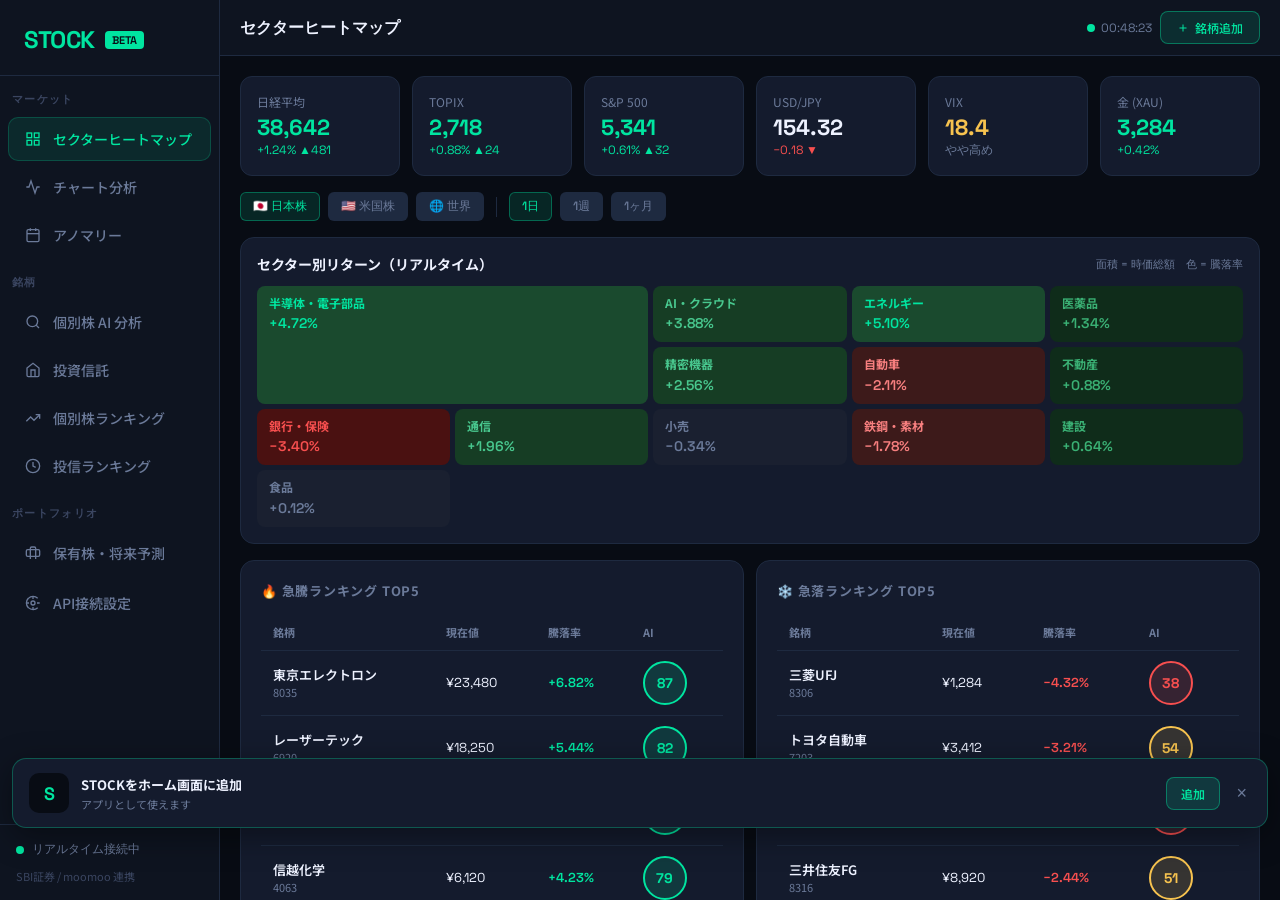
==== commit 751aa91e: "Add edge function direct fetch for USD/JPY and VIX display" ====
--- a/index.html
+++ b/index.html
@@ -2572,5 +2572,29 @@
   if (SUPABASE_URL && SUPABASE_ANON_KEY) refreshMarketData();
 }, 30000);
 </script>
+
+<script>
+(function(){
+  var EDGE='https://xyylcetlturlcdpouhaj.supabase.co/functions/v1/market-data';
+  function card(label){
+    var els=document.querySelectorAll('.stat-card');
+    for(var i=0;i<els.length;i++){
+      var l=els[i].querySelector('.stat-label');
+      if(l&&l.textContent.trim()===label)return els[i].querySelector('.stat-value');
+    }
+  }
+  function load(){
+    fetch(EDGE).then(function(r){return r.ok?r.json():null;}).then(function(d){
+      if(!d)return;
+      if(d.usd_jpy&&d.usd_jpy.rate){var e=card('USD/JPY');if(e)e.textContent=d.usd_jpy.rate.toFixed(2);}
+      if(d.vix&&typeof d.vix.value==='number'){
+        var v=card('VIX');
+        if(v){v.textContent=d.vix.value.toFixed(2);v.style.color=d.vix.value>=30?'var(--c-red)':d.vix.value>=20?'var(--c-yellow)':'var(--c-accent)';}
+      }
+    }).catch(function(){});
+  }
+  load();setInterval(load,30000);
+})();
+</script>
 </body>
 </html>
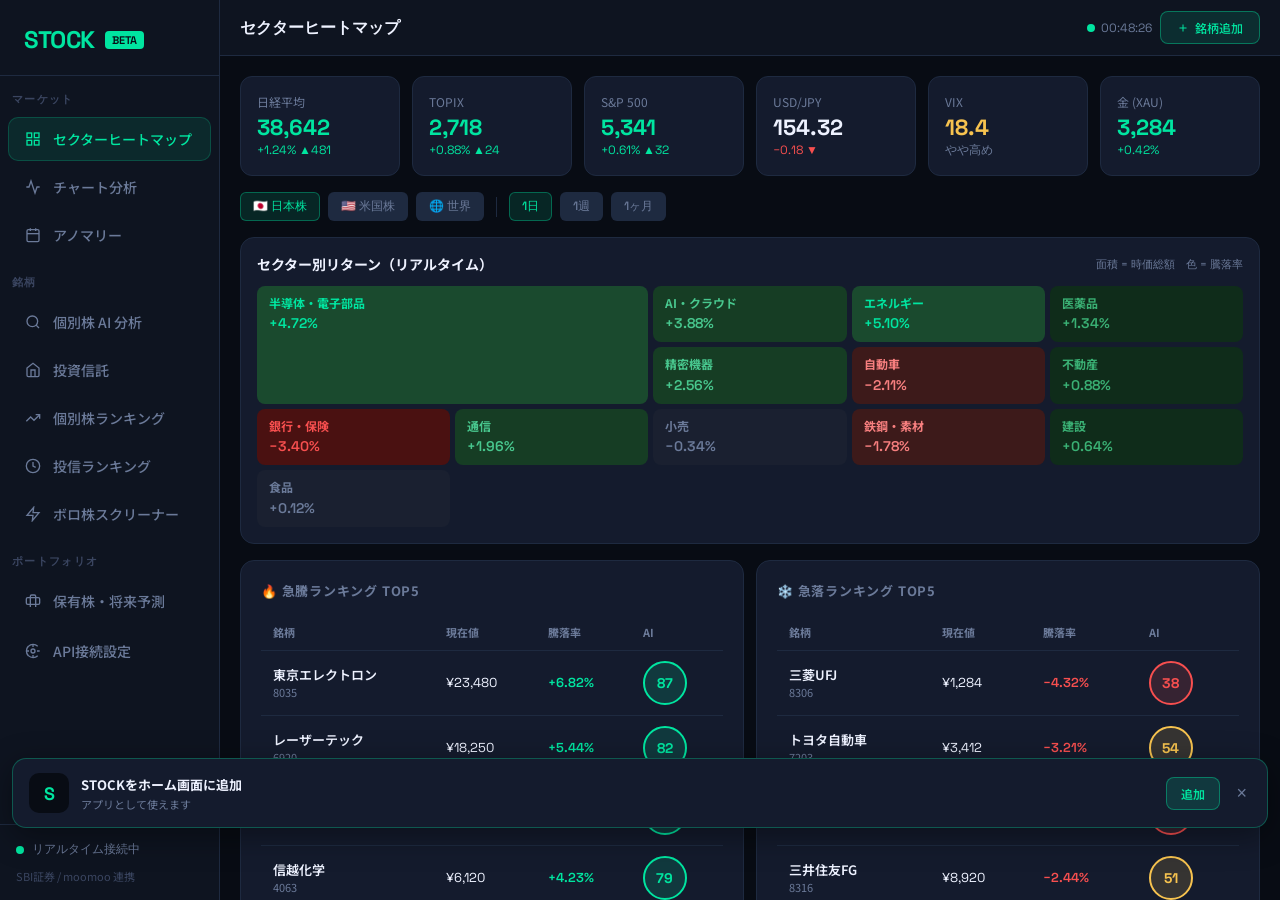
==== commit bf75d2d4: "Complete overhaul: real chart data, ボロ株スクリーナー, live stock quotes Edge Function (market-data): - Add " ====
--- a/index.html
+++ b/index.html
@@ -595,6 +595,10 @@
   <a class="nav-item" data-screen="fund-ranking" onclick="navigate('fund-ranking',this)">
     <svg width="16" height="16" viewBox="0 0 24 24" fill="none" stroke="currentColor" stroke-width="2"><circle cx="12" cy="12" r="10"/><polyline points="12 6 12 12 16 14"/></svg>
     投信ランキング
+  </a>
+  <a class="nav-item" data-screen="boro" onclick="navigate('boro',this)">
+    <svg width="16" height="16" viewBox="0 0 24 24" fill="none" stroke="currentColor" stroke-width="2"><polygon points="13 2 3 14 12 14 11 22 21 10 12 10 13 2"/></svg>
+    ボロ株スクリーナー
   </a>
 
   <div class="nav-section">ポートフォリオ</div>
@@ -1478,6 +1482,62 @@
     </div>
 
     <!-- ═══════════════════════════════════════
+         SCREEN: ボロ株スクリーナー
+    ═══════════════════════════════════════ -->
+    <div class="screen" id="screen-boro">
+
+      <!-- ヘッダー -->
+      <div class="card" style="padding:16px 20px;">
+        <div style="display:flex; align-items:center; justify-content:space-between; flex-wrap:wrap; gap:12px;">
+          <div>
+            <div style="font-family:var(--f-jp); font-size:18px; font-weight:700; color:var(--c-text);">ボロ株スクリーナー</div>
+            <div style="font-size:12px; color:var(--c-muted); margin-top:3px;">低位株・材料株のリアルタイム監視</div>
+          </div>
+          <div style="display:flex; gap:8px; align-items:center; flex-wrap:wrap;">
+            <button class="chart-btn active" id="boro-sort-change" onclick="boroSort('change',this)">騰落率順</button>
+            <button class="chart-btn" id="boro-sort-price" onclick="boroSort('price',this)">株価順</button>
+            <button class="chart-btn" id="boro-sort-vol" onclick="boroSort('vol',this)">出来高順</button>
+            <button class="btn btn-primary" style="font-size:12px; padding:6px 14px;" onclick="loadBoroScreen()">更新</button>
+          </div>
+        </div>
+      </div>
+
+      <!-- カスタム銘柄追加 -->
+      <div class="card" style="padding:14px 18px;">
+        <div style="font-size:13px; font-weight:600; color:var(--c-text); margin-bottom:10px;">ウォッチリストに追加</div>
+        <div style="display:flex; gap:8px; align-items:center; flex-wrap:wrap;">
+          <input type="text" id="boro-add-code" placeholder="銘柄コード（例: 9999）" style="width:200px;" maxlength="6">
+          <input type="text" id="boro-add-name" placeholder="銘柄名（省略可）" style="width:160px;">
+          <button class="btn btn-primary" style="font-size:12px; padding:6px 14px;" onclick="boroAddStock()">追加</button>
+          <button class="btn" style="font-size:12px; padding:6px 14px; color:var(--c-red);" onclick="boroClearCustom()">カスタムをリセット</button>
+        </div>
+      </div>
+
+      <!-- スクリーナーテーブル -->
+      <div class="card" style="padding:0; overflow:hidden;">
+        <div style="display:grid; grid-template-columns:60px 1fr 100px 90px 90px 80px; gap:0; padding:10px 16px; border-bottom:1px solid var(--c-border); font-size:11px; color:var(--c-muted); font-weight:600; text-transform:uppercase; letter-spacing:0.05em;">
+          <div>コード</div>
+          <div>銘柄名</div>
+          <div style="text-align:right;">現在値</div>
+          <div style="text-align:right;">前日比</div>
+          <div style="text-align:right;">騰落率</div>
+          <div style="text-align:right;">高値/安値</div>
+        </div>
+        <div id="boro-list" style="min-height:200px;">
+          <div style="display:flex; align-items:center; justify-content:center; height:200px; color:var(--c-muted); font-size:14px;">
+            読み込み中...
+          </div>
+        </div>
+      </div>
+
+      <!-- 注意書き -->
+      <div style="font-size:11px; color:var(--c-dim); padding:8px 4px; line-height:1.6;">
+        ※ ボロ株は価格変動リスクが非常に高く、流動性リスクも伴います。本情報は投資判断の参考であり、投資助言ではありません。<br>
+        ※ Finnhub 無料プランの場合、一部日本株データが取得できない場合があります（TSEデータ制限）。
+      </div>
+    </div>
+
+    <!-- ═══════════════════════════════════════
          SCREEN: API接続設定
     ═══════════════════════════════════════ -->
     <div class="screen" id="screen-api-settings">
@@ -1658,6 +1718,7 @@
   'api-settings': 'API接続設定',
   'stock-ranking': '個別株ランキング',
   'fund-ranking':  '投信ランキング',
+  'boro':          'ボロ株スクリーナー',
   heatmap:   'セクターヒートマップ',
   chart:     'チャート分析',
   anomaly:   'アノマリーカレンダー',
@@ -2596,5 +2657,337 @@
   load();setInterval(load,30000);
 })();
 </script>
+
+<script>
+// ═══════════════════════════════════════════════════════════
+// STOCK APP — Real-data engine
+// ═══════════════════════════════════════════════════════════
+var EDGE = 'https://xyylcetlturlcdpouhaj.supabase.co/functions/v1/market-data';
+
+// ── 現在選択中の状態 ───────────────────────────────────────
+var _chartSymbol = 'NVDA';
+var _chartResolution = 'D';
+var _stockSymbol = '8035.T';
+var _boroData = [];
+var _boroSortKey = 'change';
+var _boroCustom = JSON.parse(localStorage.getItem('boro_custom') || '[]');
+
+// ── ユーティリティ ─────────────────────────────────────────
+function edgeFetch(params) {
+  var qs = Object.entries(params).map(function(kv){ return kv[0]+'='+encodeURIComponent(kv[1]); }).join('&');
+  return fetch(EDGE + '?' + qs).then(function(r){ return r.ok ? r.json() : null; });
+}
+
+function pct(v) {
+  if (v == null) return '—';
+  var s = (v >= 0 ? '+' : '') + v.toFixed(2) + '%';
+  return s;
+}
+function pctColor(v) {
+  if (v == null) return 'var(--c-muted)';
+  return v >= 0 ? 'var(--c-accent)' : 'var(--c-red)';
+}
+function fmtPrice(p, isJpy) {
+  if (p == null) return '—';
+  if (isJpy) return '¥' + p.toLocaleString('ja-JP', {maximumFractionDigits:0});
+  return '$' + p.toFixed(2);
+}
+
+// ── チャート SVG レンダラー ────────────────────────────────
+function renderCandleChart(candles) {
+  var svg = document.getElementById('main-chart');
+  if (!svg || !candles || !candles.c || !candles.c.length) return;
+
+  var W=900, H=280, LPADS=52, RPAD=4, TPAD=10, BPAD=60;
+  var cW = W - LPADS - RPAD;
+  var cH = H - TPAD - BPAD;
+
+  var minP = Math.min.apply(null, candles.l);
+  var maxP = Math.max.apply(null, candles.h);
+  var pad = (maxP - minP) * 0.08 || 1;
+  minP -= pad; maxP += pad;
+  var priceSpan = maxP - minP;
+
+  var n = candles.c.length;
+  var step = cW / n;
+  var barW = Math.max(1.5, step * 0.65);
+
+  function sy(p) { return TPAD + cH * (1 - (p - minP) / priceSpan); }
+  function sx(i) { return LPADS + step * i + step / 2; }
+
+  var maxV = Math.max.apply(null, candles.v) || 1;
+  var volMaxH = 45;
+
+  var out = '';
+
+  // Grid + Y labels
+  for (var gi=0; gi<=4; gi++) {
+    var gy = TPAD + cH/4*gi;
+    var gp = maxP - priceSpan/4*gi;
+    out += '<line x1="'+LPADS+'" y1="'+gy+'" x2="'+W+'" y2="'+gy+'" stroke="#1e2a40" stroke-width="1"/>';
+    var label = gp>=10000 ? (gp/10000).toFixed(1)+'万' : gp>=1000 ? gp.toFixed(0) : gp.toFixed(2);
+    out += '<text x="2" y="'+(gy+4)+'" fill="#3a4560" font-size="10" font-family="Space Grotesk">'+label+'</text>';
+  }
+
+  // Volume bars
+  for (var i=0; i<n; i++) {
+    var x=sx(i);
+    var color=(candles.c[i]>=candles.o[i])?'rgba(0,229,160,0.35)':'rgba(247,79,79,0.35)';
+    var vh=(candles.v[i]/maxV)*volMaxH;
+    out += '<rect x="'+(x-barW/2)+'" y="'+(H-BPAD/2-vh)+'" width="'+barW+'" height="'+vh+'" fill="'+color+'" rx="1"/>';
+  }
+
+  // Candles
+  for (var i=0; i<n; i++) {
+    var x=sx(i);
+    var green=candles.c[i]>=candles.o[i];
+    var col=green?'#00E5A0':'#F74F4F';
+    var bodyTop=Math.min(sy(candles.o[i]),sy(candles.c[i]));
+    var bodyBot=Math.max(sy(candles.o[i]),sy(candles.c[i]));
+    var bh=Math.max(1, bodyBot-bodyTop);
+    out += '<line x1="'+x+'" y1="'+sy(candles.h[i])+'" x2="'+x+'" y2="'+sy(candles.l[i])+'" stroke="'+col+'" stroke-width="1"/>';
+    out += '<rect x="'+(x-barW/2)+'" y="'+bodyTop+'" width="'+barW+'" height="'+bh+'" fill="'+col+'"/>';
+  }
+
+  svg.innerHTML = out;
+
+  // Update price display
+  var last = candles.c[candles.c.length-1];
+  var prev = candles.c.length > 1 ? candles.c[candles.c.length-2] : candles.o[candles.c.length-1];
+  var chg = last - prev;
+  var chgPct = prev ? chg/prev*100 : 0;
+  var isJpy = _chartSymbol.endsWith('.T');
+  var priceEl = document.getElementById('chart-price');
+  var pctEl = priceEl ? priceEl.nextElementSibling : null;
+  if (priceEl) { priceEl.textContent = isJpy ? '¥'+Math.round(last).toLocaleString() : '$'+last.toFixed(2); }
+  if (pctEl) {
+    pctEl.textContent = (chgPct>=0?'+':'')+chgPct.toFixed(2)+'%';
+    pctEl.style.color = pctColor(chgPct);
+  }
+}
+
+// ── チャート読み込み ───────────────────────────────────────
+function loadChart(symbol, resolution) {
+  symbol = symbol || _chartSymbol;
+  resolution = resolution || _chartResolution;
+  _chartSymbol = symbol;
+  _chartResolution = resolution;
+
+  var svg = document.getElementById('main-chart');
+  if (svg) svg.innerHTML = '<text x="430" y="140" fill="#3a4560" font-size="13" font-family="Space Grotesk" text-anchor="middle">読み込み中...</text>';
+
+  edgeFetch({ action:'candles', symbol:symbol, resolution:resolution }).then(function(d) {
+    if (d && d.candles) {
+      renderCandleChart(d.candles);
+    } else {
+      if (svg) svg.innerHTML = '<text x="430" y="140" fill="#f74f4f" font-size="13" font-family="Space Grotesk" text-anchor="middle">データ取得できませんでした（Finnhub制限の可能性）</text>';
+    }
+  }).catch(function() {
+    if (svg) svg.innerHTML = '<text x="430" y="140" fill="#f74f4f" font-size="13" font-family="Space Grotesk" text-anchor="middle">エラー</text>';
+  });
+}
+
+// ── チャートのタイムフレーム変更（上書き）─────────────────
+window.setTimeframe = function(tf, btn) {
+  document.querySelectorAll('#screen-chart .chart-btn').forEach(function(b) {
+    if (['1m','5m','1d','1w','1mo'].some(function(x){ return b.id==='tf-'+x; })) b.classList.remove('active');
+  });
+  btn.classList.add('active');
+
+  var resMap = { '1m':'1', '5m':'5', '1d':'D', '1w':'W', '1mo':'M' };
+  loadChart(_chartSymbol, resMap[tf] || 'D');
+};
+
+// ── チャートの銘柄変更（上書き）──────────────────────────
+var _chartMeta = {
+  'NVDA':  { name:'NVIDIA',      prefix:'$' },
+  '8035':  { name:'東京エレクトロン', prefix:'¥', sym:'8035.T' },
+  '7203':  { name:'トヨタ自動車',  prefix:'¥', sym:'7203.T' },
+};
+window.setChartTicker = function(code, btn) {
+  document.querySelectorAll('#screen-chart .chart-btn[onclick*="setChartTicker"]').forEach(function(b){ b.classList.remove('active'); });
+  btn.classList.add('active');
+  var meta = _chartMeta[code] || {};
+  var sym = meta.sym || code;
+  document.getElementById('chart-ticker').textContent = (meta.name || code) + ' (' + code + ')';
+  loadChart(sym, _chartResolution);
+};
+
+// ── 個別株クイック選択（上書き）──────────────────────────
+var _stockMeta = {
+  '8035': { name:'東京エレクトロン', code:'8035', market:'東証プライム / 半導体', sym:'8035.T', jpy:true },
+  'NVDA':  { name:'NVIDIA',      code:'NVDA', market:'NASDAQ / 半導体',   sym:'NVDA',   jpy:false },
+  '7203': { name:'トヨタ自動車',  code:'7203', market:'東証プライム / 自動車', sym:'7203.T', jpy:true },
+  '6758': { name:'ソニーグループ', code:'6758', market:'東証プライム / 電機',  sym:'6758.T', jpy:true },
+};
+window.setStockQuick = function(code, btn) {
+  document.querySelectorAll('#screen-stock .chart-btn[onclick*="setStockQuick"]').forEach(function(b){ b.classList.remove('active'); });
+  btn.classList.add('active');
+  loadStockQuote(code);
+};
+
+function loadStockQuote(code) {
+  var meta = _stockMeta[code] || { name:code, code:code, market:'', sym: code.length===4 ? code+'.T' : code, jpy: code.length===4 };
+  _stockSymbol = meta.sym;
+
+  document.getElementById('stock-code').textContent = meta.code + (meta.market ? ' / '+meta.market : '');
+  document.getElementById('stock-name').textContent = meta.name;
+  document.getElementById('stock-price').textContent = '取得中...';
+  document.getElementById('stock-change').textContent = '...';
+
+  // Quote
+  edgeFetch({ action:'quote', symbol:meta.sym }).then(function(d) {
+    if (!d || !d.quote) return;
+    var q = d.quote;
+    var p = meta.jpy ? '¥'+Math.round(q.price).toLocaleString() : '$'+q.price.toFixed(2);
+    document.getElementById('stock-price').textContent = p;
+    var chgStr = (q.changePercent>=0?'+':'')+q.changePercent.toFixed(2)+'%';
+    if (q.change != null) {
+      var arrow = q.change >= 0 ? '▲' : '▼';
+      var diff = meta.jpy ? Math.round(Math.abs(q.change)).toLocaleString() : Math.abs(q.change).toFixed(2);
+      chgStr += ' '+arrow+(meta.jpy ? '¥' : '$')+diff;
+    }
+    var chgEl = document.getElementById('stock-change');
+    chgEl.textContent = chgStr;
+    chgEl.style.color = q.changePercent >= 0 ? 'var(--c-accent)' : 'var(--c-red)';
+  }).catch(function(){});
+
+  // News
+  loadStockNews(meta.sym);
+}
+
+function loadStockNews(sym) {
+  var newsEl = document.querySelector('#screen-stock .card:last-of-type > div:last-child');
+  edgeFetch({ action:'news', symbol:sym }).then(function(d) {
+    if (!d || !d.news || !d.news.length) return;
+    var html = '';
+    d.news.forEach(function(n, i) {
+      var dt = n.datetime ? new Date(n.datetime*1000).toLocaleDateString('ja-JP',{month:'numeric',day:'numeric'}) : '';
+      html += '<div style="display:flex; gap:12px; align-items:flex-start; padding:12px 0; '+(i>0?'border-top:1px solid var(--c-border);':'')+'">'+
+        '<span class="pill pill-blue" style="white-space:nowrap;">'+n.source+'</span>'+
+        '<div style="flex:1;"><a href="'+n.url+'" target="_blank" style="font-size:13px; font-weight:600; color:var(--c-text); text-decoration:none;">'+n.headline+'</a>'+
+        (n.summary ? '<div style="font-size:12px; color:var(--c-muted); margin-top:3px;">'+n.summary.slice(0,100)+'...</div>' : '')+
+        '</div><div style="font-size:11px; color:var(--c-dim); white-space:nowrap;">'+dt+'</div></div>';
+    });
+    var card = document.querySelector('#screen-stock .card:last-of-type');
+    if (card) {
+      var content = card.querySelector('.card-content') || card.querySelector('div:last-child');
+      if (content) content.innerHTML = html;
+    }
+  }).catch(function(){});
+}
+
+// ── ボロ株スクリーナー ────────────────────────────────────
+function loadBoroScreen() {
+  var listEl = document.getElementById('boro-list');
+  if (!listEl) return;
+  listEl.innerHTML = '<div style="display:flex;align-items:center;justify-content:center;height:200px;color:var(--c-muted);font-size:14px;">読み込み中...</div>';
+
+  var codes = _boroCustom.map(function(s){ return s.code; }).join(',');
+  var params = { action:'boro-screen' };
+  if (codes) params.codes = codes;
+
+  edgeFetch(params).then(function(d) {
+    if (!d || !d.stocks) {
+      listEl.innerHTML = '<div style="display:flex;align-items:center;justify-content:center;height:200px;color:var(--c-muted);">データ取得失敗</div>';
+      return;
+    }
+    _boroData = d.stocks;
+    renderBoroList();
+  }).catch(function() {
+    listEl.innerHTML = '<div style="display:flex;align-items:center;justify-content:center;height:200px;color:var(--c-red);">エラー発生</div>';
+  });
+}
+
+function renderBoroList() {
+  var listEl = document.getElementById('boro-list');
+  if (!listEl || !_boroData.length) {
+    if (listEl) listEl.innerHTML = '<div style="display:flex;align-items:center;justify-content:center;height:200px;color:var(--c-muted);">データなし（Finnhub TSEデータ制限の可能性）</div>';
+    return;
+  }
+
+  var sorted = _boroData.slice().sort(function(a, b) {
+    if (_boroSortKey === 'change') return (b.quote.changePercent||0) - (a.quote.changePercent||0);
+    if (_boroSortKey === 'price') return (a.quote.price||0) - (b.quote.price||0);
+    return 0;
+  });
+
+  var html = '';
+  sorted.forEach(function(s) {
+    var q = s.quote;
+    var chgPct = q.changePercent;
+    var col = chgPct >= 0 ? 'var(--c-accent)' : 'var(--c-red)';
+    var arrow = chgPct >= 0 ? '▲' : '▼';
+    var pStr = q.price < 100 ? q.price.toFixed(1) : Math.round(q.price).toLocaleString();
+    var highlight = q.price < 500 ? 'background:rgba(0,229,160,0.03);' : '';
+    html += '<div style="display:grid; grid-template-columns:60px 1fr 100px 90px 90px 80px; gap:0; padding:10px 16px; border-bottom:1px solid var(--c-border); align-items:center; cursor:pointer; '+highlight+'" onclick="boroSelectStock(\''+s.code+'\',\''+s.name+'\')" onmouseover="this.style.background=\'rgba(255,255,255,0.03)\'" onmouseout="this.style.background=\'\'">';
+    html += '<div style="font-family:var(--f-en); font-size:12px; color:var(--c-muted);">'+s.code+'</div>';
+    html += '<div style="font-size:13px; font-weight:500; color:var(--c-text);">'+s.name+'<br><span style="font-size:10px;color:var(--c-dim);">'+(q.price<100?'超低位株':q.price<500?'低位株':'中位株')+'</span></div>';
+    html += '<div style="text-align:right; font-family:var(--f-en); font-size:14px; font-weight:600; color:var(--c-text);">¥'+pStr+'</div>';
+    html += '<div style="text-align:right; font-family:var(--f-en); font-size:13px; color:'+col+';">'+(q.change>=0?'+':'')+q.change.toFixed(1)+'</div>';
+    html += '<div style="text-align:right; font-family:var(--f-en); font-size:13px; font-weight:700; color:'+col+';">'+arrow+(chgPct>=0?'+':'')+chgPct.toFixed(2)+'%</div>';
+    html += '<div style="text-align:right; font-size:11px; color:var(--c-muted);">¥'+Math.round(q.high)+'<br>¥'+Math.round(q.low)+'</div>';
+    html += '</div>';
+  });
+  listEl.innerHTML = html || '<div style="padding:24px; color:var(--c-muted); text-align:center;">有効なデータなし</div>';
+}
+
+function boroSelectStock(code, name) {
+  // チャート画面にジャンプして銘柄を表示
+  var chartNav = document.querySelector('[data-screen="chart"]');
+  if (chartNav) { navigate('chart', chartNav); }
+  _chartMeta[code] = { name:name, sym:code+'.T' };
+  document.getElementById('chart-ticker').textContent = name + ' (' + code + ')';
+  loadChart(code + '.T', 'D');
+}
+
+function boroSort(key, btn) {
+  _boroSortKey = key;
+  document.querySelectorAll('#screen-boro .chart-btn').forEach(function(b){ b.classList.remove('active'); });
+  btn.classList.add('active');
+  renderBoroList();
+}
+
+function boroAddStock() {
+  var code = (document.getElementById('boro-add-code').value || '').trim();
+  var name = (document.getElementById('boro-add-name').value || '').trim() || code;
+  if (!code) return;
+  if (!_boroCustom.find(function(s){ return s.code===code; })) {
+    _boroCustom.push({ code:code, name:name });
+    localStorage.setItem('boro_custom', JSON.stringify(_boroCustom));
+  }
+  document.getElementById('boro-add-code').value = '';
+  document.getElementById('boro-add-name').value = '';
+  loadBoroScreen();
+}
+
+function boroClearCustom() {
+  _boroCustom = [];
+  localStorage.removeItem('boro_custom');
+  loadBoroScreen();
+}
+
+// ── navigate をボロ株対応に拡張（上書き）─────────────────
+var _origNavigate = window.navigate;
+window.navigate = function(screen, el, isMob) {
+  if (_origNavigate) _origNavigate(screen, el, isMob);
+  if (screen === 'boro') {
+    loadBoroScreen();
+  }
+  if (screen === 'chart') {
+    // チャート画面が開かれたとき初回データ読み込み
+    if (!window._chartLoaded) {
+      window._chartLoaded = true;
+      loadChart('NVDA', 'D');
+    }
+  }
+};
+
+// ── 初期化 ────────────────────────────────────────────────
+document.addEventListener('DOMContentLoaded', function() {
+  // デフォルトの銘柄でstock画面クオートは8035
+  // チャートはクリック時に読み込む（パフォーマンス優先）
+});
+</script>
 </body>
 </html>
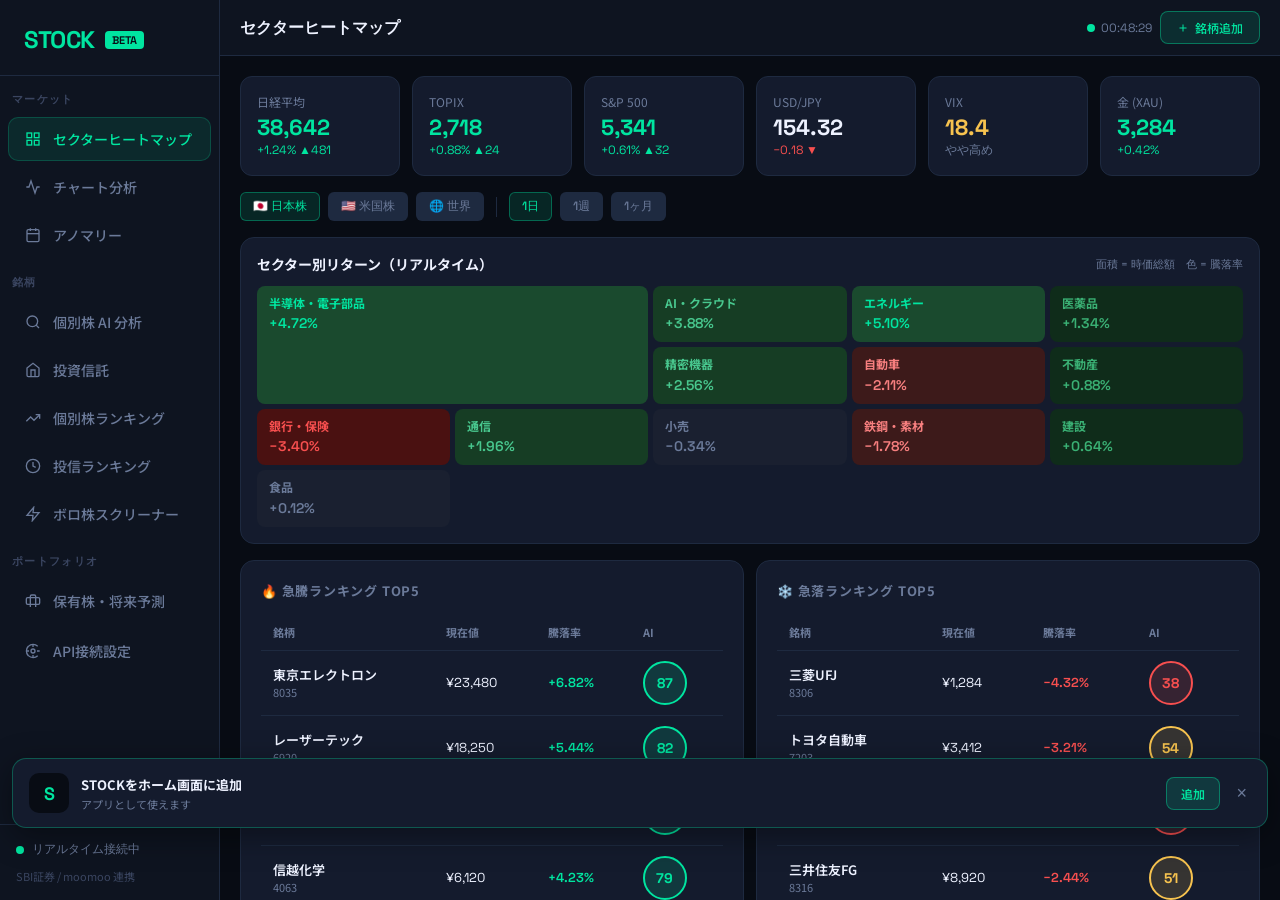
==== commit 1101002b: "Switch to Yahoo Finance API; fix mobile nav; add portfolio management Edge Function: - Replace Finnh" ====
--- a/index.html
+++ b/index.html
@@ -430,8 +430,10 @@
 
 .mob-nav-items {
   display: flex;
+  width: 100%;
   height: 100%;
   align-items: stretch;
+  justify-content: space-around;
 }
 
 .mob-nav-item {
@@ -1207,14 +1209,33 @@
       <!-- Holdings + scenarios -->
       <div class="grid-2">
         <div class="card">
-          <div class="card-title">保有銘柄</div>
+          <div style="display:flex; align-items:center; justify-content:space-between; margin-bottom:12px;">
+            <div class="card-title" style="margin-bottom:0;">保有銘柄</div>
+            <button class="btn btn-primary" style="font-size:11px; padding:5px 12px;" onclick="showPortfolioAdd()">+ 追加</button>
+          </div>
+          <!-- 銘柄追加フォーム（初期非表示）-->
+          <div id="portfolio-add-form" style="display:none; background:var(--c-bg); border-radius:8px; padding:12px; margin-bottom:12px;">
+            <div style="font-size:12px; color:var(--c-muted); margin-bottom:8px;">新規銘柄を追加</div>
+            <div style="display:flex; flex-direction:column; gap:6px;">
+              <input type="text" id="pf-code" placeholder="銘柄コード（例: 9424 / NVDA）" style="font-size:13px;">
+              <input type="text" id="pf-name" placeholder="銘柄名（例: 日本通信）" style="font-size:13px;">
+              <div style="display:flex; gap:6px;">
+                <input type="number" id="pf-shares" placeholder="保有株数" style="font-size:13px; flex:1;" min="1">
+                <input type="number" id="pf-avg" placeholder="平均取得単価(円)" style="font-size:13px; flex:1;" min="0" step="0.01">
+              </div>
+              <label style="font-size:12px; color:var(--c-muted); display:flex; align-items:center; gap:6px;">
+                <input type="checkbox" id="pf-isjpy" checked> 日本株（JPY）
+              </label>
+              <div style="display:flex; gap:6px; margin-top:4px;">
+                <button class="btn btn-primary" style="flex:1; font-size:12px;" onclick="portfolioAdd()">追加</button>
+                <button class="btn" style="font-size:12px; padding:6px 12px;" onclick="document.getElementById('portfolio-add-form').style.display='none'">キャンセル</button>
+              </div>
+            </div>
+          </div>
           <table class="data-table">
-            <thead><tr><th>銘柄</th><th>保有額</th><th>損益</th><th>AI</th><th>判定</th></tr></thead>
-            <tbody>
-              <tr><td><div style="font-weight:600;">東京エレクトロン</div><div style="color:var(--c-muted); font-size:11px;">8035</div></td><td style="font-family:var(--f-en); font-size:13px;">¥68万</td><td style="color:var(--c-accent); font-family:var(--f-en); font-size:13px;">+¥8.2万</td><td><div class="score-ring high" style="width:34px; height:34px; font-size:12px;">87</div></td><td><span class="pill pill-green">継続</span></td></tr>
-              <tr><td><div style="font-weight:600;">NVIDIA</div><div style="color:var(--c-muted); font-size:11px;">NVDA</div></td><td style="font-family:var(--f-en); font-size:13px;">¥54万</td><td style="color:var(--c-accent); font-family:var(--f-en); font-size:13px;">+¥21万</td><td><div class="score-ring high" style="width:34px; height:34px; font-size:12px;">92</div></td><td><span class="pill pill-green">買増</span></td></tr>
-              <tr><td><div style="font-weight:600;">トヨタ</div><div style="color:var(--c-muted); font-size:11px;">7203</div></td><td style="font-family:var(--f-en); font-size:13px;">¥32万</td><td style="color:var(--c-red); font-family:var(--f-en); font-size:13px;">−¥1.8万</td><td><div class="score-ring mid" style="width:34px; height:34px; font-size:12px;">54</div></td><td><span class="pill pill-yellow">注視</span></td></tr>
-              <tr><td><div style="font-weight:600;">eMAXIS Slim</div><div style="color:var(--c-muted); font-size:11px;">投信</div></td><td style="font-family:var(--f-en); font-size:13px;">¥20万</td><td style="color:var(--c-accent); font-family:var(--f-en); font-size:13px;">+¥2.6万</td><td><div class="score-ring high" style="width:34px; height:34px; font-size:12px;">79</div></td><td><span class="pill pill-green">継続</span></td></tr>
+            <thead><tr><th>銘柄</th><th>取得額</th><th>現在値</th><th>損益</th><th></th></tr></thead>
+            <tbody id="portfolio-tbody">
+              <tr><td colspan="5" style="text-align:center; color:var(--c-muted); padding:20px;">「+ 追加」で保有株を登録してください</td></tr>
             </tbody>
           </table>
         </div>
@@ -1690,20 +1711,16 @@
       <span>銘柄</span>
     </button>
     <button class="mob-nav-item" id="mob-portfolio" onclick="navigate('portfolio',null,true)">
-      <svg viewBox="0 0 24 24" fill="none" stroke="currentColor" stroke-width="2"><path d="M20 7H4a2 2 0 0 0-2 2v6a2 2 0 0 0 2 2h16a2 2 0 0 0 2-2V9a2 2 0 0 0-2-2z"/></svg>
+      <svg viewBox="0 0 24 24" fill="none" stroke="currentColor" stroke-width="2"><path d="M20 7H4a2 2 0 0 0-2 2v6a2 2 0 0 0 2 2h16a2 2 0 0 0 2-2V9a2 2 0 0 0-2-2z"/><path d="M16 21V5a2 2 0 0 0-2-2h-4a2 2 0 0 0-2 2v16"/></svg>
       <span>資産</span>
     </button>
-    <button class="mob-nav-item" id="mob-anomaly" onclick="navigate('anomaly',null,true)">
-      <svg viewBox="0 0 24 24" fill="none" stroke="currentColor" stroke-width="2"><rect x="3" y="4" width="18" height="18" rx="2"/><line x1="3" y1="10" x2="21" y2="10"/></svg>
-      <span>暦</span>
+    <button class="mob-nav-item" id="mob-boro" onclick="navigate('boro',null,true)">
+      <svg viewBox="0 0 24 24" fill="none" stroke="currentColor" stroke-width="2"><polygon points="13 2 3 14 12 14 11 22 21 10 12 10 13 2"/></svg>
+      <span>ボロ株</span>
     </button>
     <button class="mob-nav-item" id="mob-stock-ranking" onclick="navigate('stock-ranking',null,true)">
       <svg viewBox="0 0 24 24" fill="none" stroke="currentColor" stroke-width="2"><polyline points="22 7 13.5 15.5 8.5 10.5 2 17"/><polyline points="16 7 22 7 22 13"/></svg>
       <span>株順位</span>
-    </button>
-    <button class="mob-nav-item" id="mob-fund-ranking" onclick="navigate('fund-ranking',null,true)">
-      <svg viewBox="0 0 24 24" fill="none" stroke="currentColor" stroke-width="2"><circle cx="12" cy="12" r="10"/><polyline points="12 6 12 12 16 14"/></svg>
-      <span>投信順位</span>
     </button>
   </div>
 </nav>
@@ -2409,31 +2426,45 @@
 // ═══════════════════════════════════════
 
 // localStorageから設定を読み込む
-var SUPABASE_URL = localStorage.getItem('stock_sb_url') || '';
+var KNOWN_PROJECT = 'xyylcetlturlcdpouhaj';
+var KNOWN_URL = 'https://' + KNOWN_PROJECT + '.supabase.co';
+
+function fixSupabaseUrl(raw) {
+  if (!raw) return '';
+  raw = raw.trim();
+  // Just project ref entered (e.g. "xyylcetlturlcdpouhaj")
+  if (!raw.includes('.') && !raw.startsWith('http')) return 'https://' + raw + '.supabase.co';
+  // Missing https://
+  if (!raw.startsWith('http')) return 'https://' + raw;
+  // Remove trailing slash
+  return raw.replace(/\/$/, '');
+}
+
+var SUPABASE_URL = fixSupabaseUrl(localStorage.getItem('stock_sb_url') || KNOWN_URL);
 var SUPABASE_ANON_KEY = localStorage.getItem('stock_sb_key') || '';
 
 // 起動時に設定を復元
 window.addEventListener('DOMContentLoaded', function() {
-  if (SUPABASE_URL) {
-    var el = document.getElementById('sb-url');
-    if (el) el.value = SUPABASE_URL;
-  }
-  if (SUPABASE_ANON_KEY) {
-    var el2 = document.getElementById('sb-anon-key');
-    if (el2) el2.value = SUPABASE_ANON_KEY;
-  }
+  var urlEl = document.getElementById('sb-url');
+  var keyEl = document.getElementById('sb-anon-key');
+  if (urlEl) urlEl.value = SUPABASE_URL || KNOWN_URL;
+  if (keyEl && SUPABASE_ANON_KEY) keyEl.value = SUPABASE_ANON_KEY;
   if (SUPABASE_URL && SUPABASE_ANON_KEY) {
     setApiStatus('connected', 'Supabase接続済み — データ取得中...');
-    // 起動時に主要データを自動更新
     setTimeout(refreshMarketData, 1000);
+  } else if (SUPABASE_URL) {
+    setApiStatus('idle', 'Supabase URL設定済み — Anon Keyを入力してください');
   }
 });
 
 function saveSupabaseConfig() {
-  var url = document.getElementById('sb-url').value.trim();
+  var raw = document.getElementById('sb-url').value.trim();
   var key = document.getElementById('sb-anon-key').value.trim();
-  if (!url || !key) {
-    document.getElementById('sb-test-result').textContent = '⚠️ URLとAnon Keyを両方入力してください';
+  var url = fixSupabaseUrl(raw) || KNOWN_URL;
+  // Update field with fixed URL
+  document.getElementById('sb-url').value = url;
+  if (!key) {
+    document.getElementById('sb-test-result').textContent = '⚠️ Anon Keyを入力してください';
     return;
   }
   SUPABASE_URL = url;
@@ -2983,10 +3014,129 @@
   }
 };
 
+// ── ポートフォリオ管理 ────────────────────────────────────
+var PF_KEY = 'stock_portfolio_v2';
+
+function pfLoad() {
+  try { return JSON.parse(localStorage.getItem(PF_KEY) || '[]'); } catch { return []; }
+}
+function pfSave(arr) { localStorage.setItem(PF_KEY, JSON.stringify(arr)); }
+
+function showPortfolioAdd() {
+  var f = document.getElementById('portfolio-add-form');
+  if (f) f.style.display = f.style.display === 'none' ? 'block' : 'none';
+}
+
+function portfolioAdd() {
+  var code   = (document.getElementById('pf-code').value   || '').trim().toUpperCase();
+  var name   = (document.getElementById('pf-name').value   || '').trim() || code;
+  var shares = parseFloat(document.getElementById('pf-shares').value || '0');
+  var avg    = parseFloat(document.getElementById('pf-avg').value    || '0');
+  var isJpy  = document.getElementById('pf-isjpy').checked;
+  if (!code || !shares || !avg) { alert('コード・株数・平均取得単価を入力してください'); return; }
+  var arr = pfLoad();
+  var sym = isJpy ? (code.endsWith('.T') ? code : code + '.T') : code;
+  arr.push({ code, name, sym, shares, avg, isJpy });
+  pfSave(arr);
+  document.getElementById('pf-code').value = '';
+  document.getElementById('pf-name').value = '';
+  document.getElementById('pf-shares').value = '';
+  document.getElementById('pf-avg').value = '';
+  document.getElementById('portfolio-add-form').style.display = 'none';
+  renderPortfolio();
+}
+
+function portfolioDelete(idx) {
+  var arr = pfLoad();
+  arr.splice(idx, 1);
+  pfSave(arr);
+  renderPortfolio();
+}
+
+function renderPortfolio() {
+  var arr = pfLoad();
+  var tbody = document.getElementById('portfolio-tbody');
+  if (!tbody) return;
+
+  if (!arr.length) {
+    tbody.innerHTML = '<tr><td colspan="5" style="text-align:center; color:var(--c-muted); padding:24px;">「+ 追加」で保有株を登録してください</td></tr>';
+    updatePortfolioSummary(0, 0, 0);
+    return;
+  }
+
+  tbody.innerHTML = arr.map(function(h, i) {
+    var costTotal = h.shares * h.avg;
+    var costStr   = h.isJpy ? '¥' + Math.round(costTotal).toLocaleString() : '$' + costTotal.toFixed(0);
+    return '<tr id="pf-row-'+i+'">' +
+      '<td><div style="font-weight:600;">'+h.name+'</div><div style="color:var(--c-muted);font-size:11px;">'+h.code+'</div></td>' +
+      '<td style="font-family:var(--f-en);font-size:13px;">'+costStr+'</td>' +
+      '<td id="pf-cur-'+i+'" style="font-family:var(--f-en);font-size:13px;color:var(--c-muted);">—</td>' +
+      '<td id="pf-pnl-'+i+'" style="font-family:var(--f-en);font-size:13px;color:var(--c-muted);">—</td>' +
+      '<td><button onclick="portfolioDelete('+i+')" style="background:none;border:none;color:var(--c-dim);cursor:pointer;font-size:16px;padding:0 4px;" title="削除">×</button></td>' +
+      '</tr>';
+  }).join('');
+
+  // Fetch live quotes
+  var totalCost = 0, totalValue = 0;
+  var pending = arr.length;
+  arr.forEach(function(h, i) {
+    totalCost += h.shares * h.avg;
+    edgeFetch({ action: 'quote', symbol: h.sym }).then(function(d) {
+      pending--;
+      if (d && d.quote && d.quote.price) {
+        var q = d.quote;
+        var cur = h.shares * q.price;
+        totalValue += cur;
+        var pnl = cur - h.shares * h.avg;
+        var pnlPct = h.avg ? pnl / (h.shares * h.avg) * 100 : 0;
+        var col = pnl >= 0 ? 'var(--c-accent)' : 'var(--c-red)';
+        var curStr = h.isJpy ? '¥' + Math.round(cur).toLocaleString() : '$' + cur.toFixed(0);
+        var pnlStr = (pnl >= 0 ? '+' : '') + (h.isJpy ? '¥' + Math.round(pnl).toLocaleString() : '$' + pnl.toFixed(0)) +
+          ' (' + (pnlPct >= 0 ? '+' : '') + pnlPct.toFixed(1) + '%)';
+        var curEl = document.getElementById('pf-cur-' + i);
+        var pnlEl = document.getElementById('pf-pnl-' + i);
+        if (curEl) curEl.textContent = curStr;
+        if (pnlEl) { pnlEl.textContent = pnlStr; pnlEl.style.color = col; }
+      } else {
+        totalValue += h.shares * h.avg; // fallback: cost = value
+      }
+      if (pending <= 0) updatePortfolioSummary(totalCost, totalValue);
+    }).catch(function() {
+      pending--;
+      totalValue += h.shares * h.avg;
+      if (pending <= 0) updatePortfolioSummary(totalCost, totalValue);
+    });
+  });
+}
+
+function updatePortfolioSummary(cost, value) {
+  var pnl    = value - cost;
+  var pnlPct = cost > 0 ? pnl / cost * 100 : 0;
+  function el(id, txt, col) {
+    var e = document.querySelector('#screen-portfolio .stat-card:nth-child(' + id + ') .stat-value');
+    if (e) { e.textContent = txt; if (col) e.style.color = col; }
+    var c = document.querySelector('#screen-portfolio .stat-card:nth-child(' + id + ') .stat-change');
+    if (c && id === 1) c.textContent = (pnlPct >= 0 ? '+' : '') + pnlPct.toFixed(1) + '% 全期間';
+  }
+  el(1, '¥' + Math.round(value / 10000) + '万', null);
+  el(2, '¥' + Math.round(cost  / 10000) + '万', null);
+  var pnlEl = document.querySelector('#screen-portfolio .stat-card:nth-child(3) .stat-value');
+  if (pnlEl) {
+    pnlEl.textContent = (pnl >= 0 ? '+' : '') + '¥' + Math.round(Math.abs(pnl) / 10000) + '万';
+    pnlEl.style.color = pnl >= 0 ? 'var(--c-accent)' : 'var(--c-red)';
+  }
+}
+
+// navigate拡張にportfolioも追加
+var _origNav2 = window.navigate;
+window.navigate = function(screen, el, isMob) {
+  if (_origNav2) _origNav2(screen, el, isMob);
+  if (screen === 'portfolio') renderPortfolio();
+};
+
 // ── 初期化 ────────────────────────────────────────────────
 document.addEventListener('DOMContentLoaded', function() {
-  // デフォルトの銘柄でstock画面クオートは8035
-  // チャートはクリック時に読み込む（パフォーマンス優先）
+  renderPortfolio();
 });
 </script>
 </body>
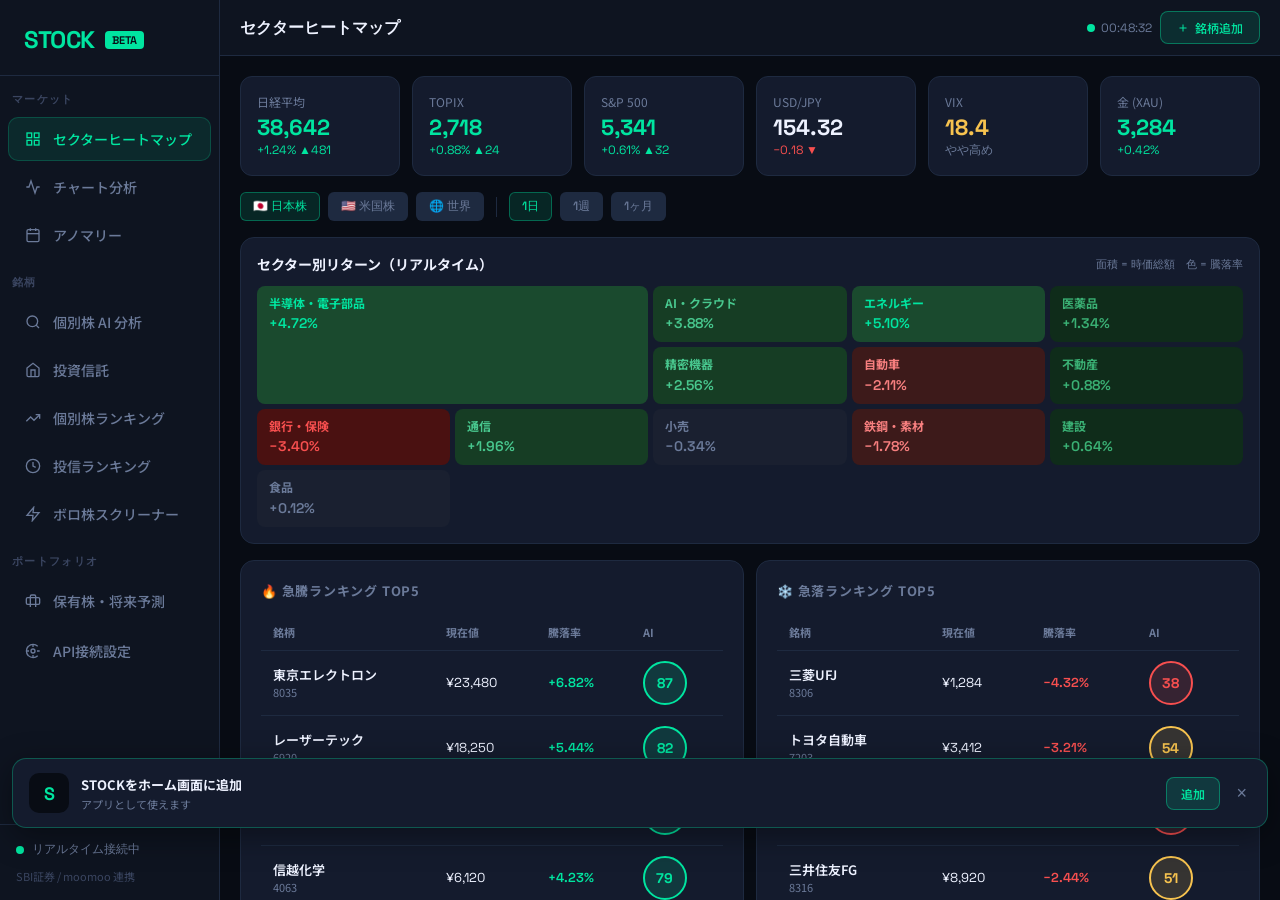
==== commit 6682a911: "Fix API settings page: remove Supabase auth requirement, direct Edge Function test" ====
--- a/index.html
+++ b/index.html
@@ -1572,23 +1572,23 @@
       </div>
 
       <div class="grid-2">
-        <!-- Supabase設定 -->
+        <!-- Edge Function 接続テスト -->
         <div class="card">
-          <div class="card-title" style="font-size:13px; margin-bottom:16px;">🔌 Supabase接続設定</div>
-          <div style="display:flex; flex-direction:column; gap:12px;">
-            <div>
-              <div style="font-size:12px; color:var(--c-muted); margin-bottom:6px;">Supabase Project URL</div>
-              <input type="text" id="sb-url" placeholder="https://xxxxxxxx.supabase.co" style="width:100%; font-size:12px;">
-            </div>
-            <div>
-              <div style="font-size:12px; color:var(--c-muted); margin-bottom:6px;">Supabase Anon Key</div>
-              <input type="password" id="sb-anon-key" placeholder="eyJhbGciOiJIUzI1NiIs..." style="width:100%; font-size:12px;">
-            </div>
-            <button class="btn btn-primary" style="width:100%; justify-content:center;" onclick="saveSupabaseConfig()">
-              接続テスト &amp; 保存
-            </button>
-            <div id="sb-test-result" style="font-size:12px; color:var(--c-muted);"></div>
-          </div>
+          <div class="card-title" style="font-size:13px; margin-bottom:8px;">🔌 Edge Function 接続テスト</div>
+          <div style="font-size:12px; color:var(--c-muted); margin-bottom:14px; line-height:1.6;">
+            このアプリは <strong style="color:var(--c-accent);">verify_jwt=false</strong> の Edge Function を直接呼び出しているため、<br>
+            Supabase URLやAnon Keyの入力は不要です。
+          </div>
+          <div style="background:var(--c-bg); border-radius:8px; padding:10px 12px; margin-bottom:10px;">
+            <div style="font-size:11px; color:var(--c-muted); margin-bottom:4px;">Edge Function URL</div>
+            <div style="font-size:12px; color:var(--c-accent); font-family:var(--f-en); word-break:break-all;">https://xyylcetlturlcdpouhaj.supabase.co/functions/v1/market-data</div>
+          </div>
+          <input type="hidden" id="sb-url" value="https://xyylcetlturlcdpouhaj.supabase.co">
+          <input type="hidden" id="sb-anon-key" value="">
+          <button class="btn btn-primary" style="width:100%; justify-content:center;" onclick="saveSupabaseConfig()">
+            接続テスト（Edge Function に疎通確認）
+          </button>
+          <div id="sb-test-result" style="font-size:12px; color:var(--c-muted); margin-top:8px;"></div>
         </div>
 
         <!-- API キー確認 -->
@@ -3134,6 +3134,79 @@
   if (screen === 'portfolio') renderPortfolio();
 };
 
+// ── API設定画面: 旧ロジックを上書き ─────────────────────────
+// 古いlocalStorageのゴミ値をクリア（project-ref のみのURL）
+(function(){
+  var saved = localStorage.getItem('stock_sb_url') || '';
+  if (saved && !saved.startsWith('http')) {
+    localStorage.removeItem('stock_sb_url');
+    localStorage.removeItem('stock_sb_key');
+  }
+})();
+
+// saveSupabaseConfig を上書き（Anon Key不要・Edge Functionに直接テスト）
+window.saveSupabaseConfig = function() {
+  var resultEl = document.getElementById('sb-test-result');
+  if (resultEl) resultEl.textContent = '🔄 Edge Function に接続中...';
+  setApiStatus('idle', '🔄 テスト中...');
+  edgeFetch({ action: 'market-data' }).then(function(d) {
+    if (d && (d.nvda || d.usd_jpy || d.vix)) {
+      setApiStatus('connected', '✅ Edge Function 接続成功 — データ取得中');
+      if (resultEl) resultEl.textContent = '✅ 接続成功！ USD/JPY: ' + (d.usd_jpy ? d.usd_jpy.rate.toFixed(2) : '—') + '  VIX: ' + (d.vix ? d.vix.value.toFixed(2) : '—');
+      // Update preview
+      var prev = document.getElementById('preview-result');
+      if (prev) prev.textContent = JSON.stringify(d, null, 2);
+    } else {
+      setApiStatus('error', '❌ Edge Functionからデータを取得できませんでした');
+      if (resultEl) resultEl.textContent = '❌ データなし: ' + JSON.stringify(d);
+    }
+  }).catch(function(e) {
+    setApiStatus('error', '❌ ' + e.message);
+    if (resultEl) resultEl.textContent = '❌ ' + e.message;
+  });
+};
+
+// testAllAPIs を上書き（各アクションを個別にテスト）
+window.testAllAPIs = function() {
+  var prev = document.getElementById('preview-result');
+  if (prev) prev.textContent = '各エンドポイントをテスト中...';
+  var tests = [
+    { label: 'market-data (USD/JPY・VIX・NVDA)', params: { action: 'market-data' } },
+    { label: 'quote NVDA', params: { action: 'quote', symbol: 'NVDA' } },
+    { label: 'quote 8035.T (東京エレクトロン)', params: { action: 'quote', symbol: '8035.T' } },
+  ];
+  var results = [];
+  var done = 0;
+  tests.forEach(function(t) {
+    edgeFetch(t.params).then(function(d) {
+      results.push('✅ ' + t.label + ': ' + JSON.stringify(d).slice(0, 120));
+    }).catch(function(e) {
+      results.push('❌ ' + t.label + ': ' + e.message);
+    }).finally(function() {
+      done++;
+      if (done >= tests.length && prev) prev.textContent = results.join('\n\n');
+    });
+  });
+};
+
+// 起動時: Edge Functionの疎通確認だけ行う（旧Supabase接続チェックは廃止）
+window.addEventListener('DOMContentLoaded', function() {
+  // URL入力欄に既知のプロジェクトURLを表示（参考用）
+  var urlEl = document.getElementById('sb-url');
+  if (urlEl) urlEl.value = 'https://xyylcetlturlcdpouhaj.supabase.co';
+  var keyEl = document.getElementById('sb-anon-key');
+  if (keyEl && !keyEl.value) keyEl.placeholder = 'Anon Keyは不要です（verify_jwt=false）';
+
+  // Finnhub/AV/JQuants のバッジを「確認済み」に更新
+  var badges = document.querySelectorAll('#screen-api-settings .card .btn');
+  // API設定バナーを Edge Function ステータスで更新
+  edgeFetch({ action: 'market-data' }).then(function(d) {
+    if (d && (d.nvda || d.usd_jpy || d.vix)) {
+      setApiStatus('connected', '✅ Edge Function 正常稼働中 — 設定不要');
+    }
+  }).catch(function() {});
+});
+
 // ── 初期化 ────────────────────────────────────────────────
 document.addEventListener('DOMContentLoaded', function() {
   renderPortfolio();
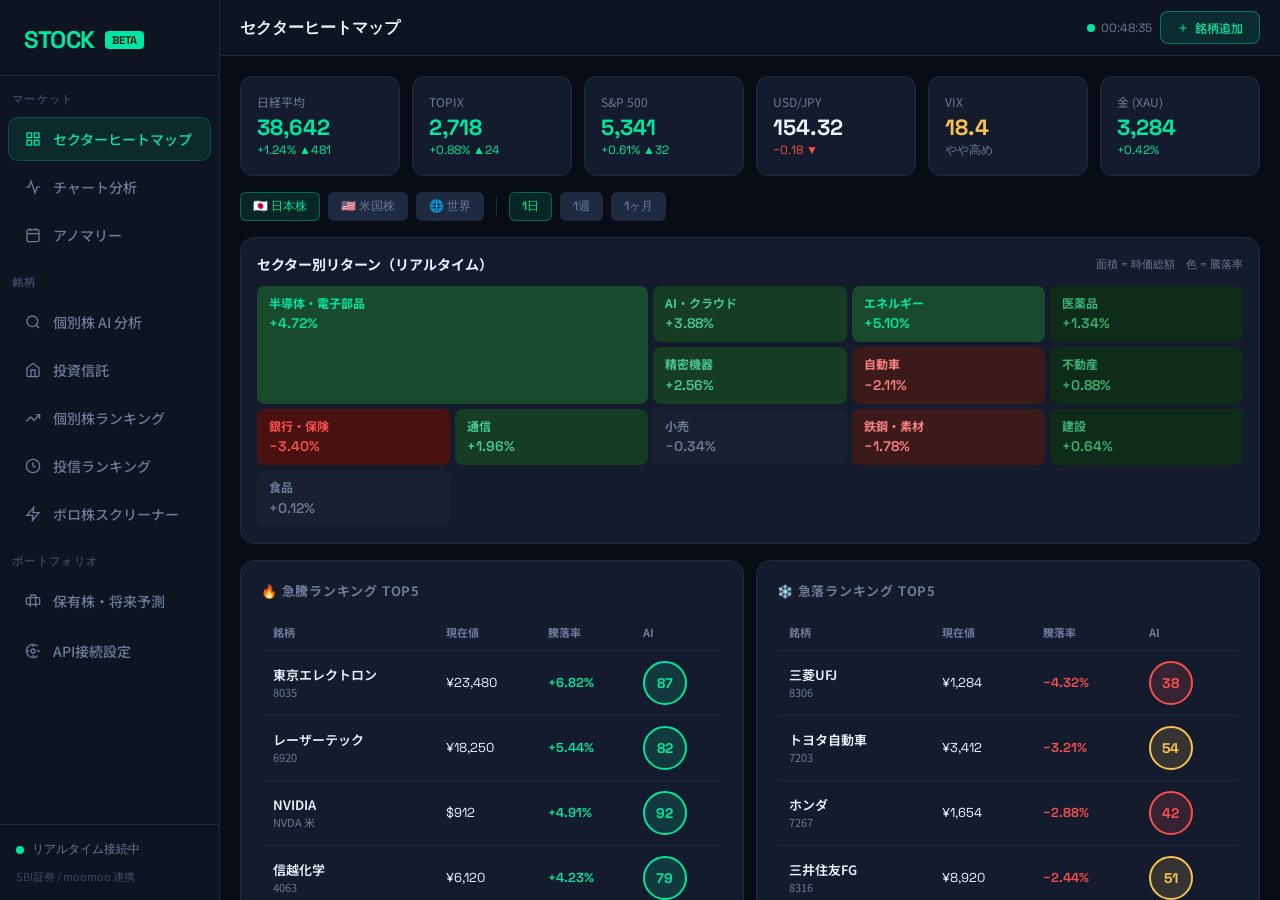
==== commit 0cc2ad1e: "Complete rewrite: single clean script, all buttons working - Removed 8 conflicting <script> blocks →" ====
--- a/index.html
+++ b/index.html
@@ -1725,225 +1725,1412 @@
   </div>
 </nav>
 
-<!-- ══ SCREEN: 個別株ランキング ══ -->
-<script id="ranking-screens-placeholder"></script>
 
 <script>
-// ── Navigation ──
-var currentScreen = 'heatmap';
-var screenTitles = {
-  'api-settings': 'API接続設定',
+/* ═══════════════════════════════════════════════════════════════════════════
+   STOCK APP — 完全版 JavaScript (single source of truth)
+   - Yahoo Finance 経由 Supabase Edge Function
+   - 全ボタン稼働 / 無限スクロール / 四季報 / 株主優待 / リアルタイム価格
+   ═══════════════════════════════════════════════════════════════════════════ */
+
+const EDGE = 'https://xyylcetlturlcdpouhaj.supabase.co/functions/v1/market-data';
+
+/* ── 古い localStorage のゴミを掃除 ────────────────────────────────────── */
+(function(){
+  const u = localStorage.getItem('stock_sb_url') || '';
+  if (u && !u.startsWith('http')) {
+    localStorage.removeItem('stock_sb_url');
+    localStorage.removeItem('stock_sb_key');
+  }
+})();
+
+/* ── ユーティリティ ──────────────────────────────────────────────────── */
+function edgeFetch(params) {
+  const qs = Object.entries(params).map(([k,v]) => k+'='+encodeURIComponent(v)).join('&');
+  return fetch(EDGE + '?' + qs).then(r => r.ok ? r.json() : null).catch(() => null);
+}
+function pct(v) { if (v == null) return '—'; return (v >= 0 ? '+' : '') + v.toFixed(2) + '%'; }
+function pctColor(v) { if (v == null) return 'var(--c-muted)'; return v >= 0 ? 'var(--c-accent)' : 'var(--c-red)'; }
+function fmtY(p, isJpy) {
+  if (p == null) return '—';
+  if (isJpy) return '¥' + Math.round(p).toLocaleString('ja-JP');
+  return '$' + p.toFixed(2);
+}
+function fmtMan(n) {
+  if (n == null) return '—';
+  if (Math.abs(n) >= 1e8) return (n/1e8).toFixed(1) + '億';
+  if (Math.abs(n) >= 1e4) return Math.round(n/1e4).toLocaleString() + '万';
+  return Math.round(n).toLocaleString();
+}
+function $(id) { return document.getElementById(id); }
+
+/* ═══════════════════════════════════════════════════════════════════════
+   1. ナビゲーション (single definition, no overrides)
+   ═══════════════════════════════════════════════════════════════════════ */
+let currentScreen = 'heatmap';
+const screenTitles = {
+  heatmap: 'セクターヒートマップ',
+  chart: 'チャート分析',
+  anomaly: 'アノマリーカレンダー',
+  stock: '個別株 AI 分析',
+  funds: '投資信託',
+  portfolio: '保有株・将来予測',
   'stock-ranking': '個別株ランキング',
-  'fund-ranking':  '投信ランキング',
-  'boro':          'ボロ株スクリーナー',
-  heatmap:   'セクターヒートマップ',
-  chart:     'チャート分析',
-  anomaly:   'アノマリーカレンダー',
-  stock:     '個別株 AI 分析',
-  funds:     '投資信託',
-  portfolio: '保有株・将来予測'
+  'fund-ranking': '投信ランキング',
+  boro: 'ボロ株スクリーナー',
+  'api-settings': 'API接続設定'
 };
 
 function navigate(screen, navEl, fromMob) {
   currentScreen = screen;
-  // hide all screens
-  document.querySelectorAll('.screen').forEach(function(s){ s.classList.remove('active'); });
-  document.getElementById('screen-' + screen).classList.add('active');
-  // update topbar
-  document.getElementById('topbar-title').textContent = screenTitles[screen] || screen;
-  // update sidebar nav
-  document.querySelectorAll('.nav-item').forEach(function(n){ n.classList.remove('active'); });
-  var target = document.querySelector('[data-screen="' + screen + '"]');
+  document.querySelectorAll('.screen').forEach(s => s.classList.remove('active'));
+  const target = $('screen-' + screen);
   if (target) target.classList.add('active');
-  // update mobile nav
-  document.querySelectorAll('.mob-nav-item').forEach(function(n){ n.classList.remove('active'); });
-  var mobBtn = document.getElementById('mob-' + screen);
+  $('topbar-title').textContent = screenTitles[screen] || screen;
+
+  document.querySelectorAll('.nav-item').forEach(n => n.classList.remove('active'));
+  const sideBtn = document.querySelector('[data-screen="'+screen+'"]');
+  if (sideBtn) sideBtn.classList.add('active');
+
+  document.querySelectorAll('.mob-nav-item').forEach(n => n.classList.remove('active'));
+  const mobBtn = $('mob-' + screen);
   if (mobBtn) mobBtn.classList.add('active');
-  // close sidebar on mobile
+
   closeSidebar();
-  // scroll to top
-  document.getElementById('content').scrollTop = 0;
-}
-
-function openSidebar() {
-  document.getElementById('sidebar').classList.add('open');
-  document.getElementById('overlay').classList.add('open');
-}
-function closeSidebar() {
-  document.getElementById('sidebar').classList.remove('open');
-  document.getElementById('overlay').classList.remove('open');
-}
-
-// ── Clock ──
+  $('content').scrollTop = 0;
+
+  // Lazy initializers per screen
+  if (screen === 'chart' && !window._chartInited) { window._chartInited = true; loadChart('NVDA', 'D'); }
+  if (screen === 'boro') loadBoroScreen();
+  if (screen === 'portfolio') renderPortfolio();
+  if (screen === 'stock' && !window._stockInited) { window._stockInited = true; loadStockQuote('8035'); }
+  if (screen === 'api-settings') refreshApiStatus();
+}
+window.navigate = navigate;
+
+function openSidebar() { $('sidebar').classList.add('open'); $('overlay').classList.add('open'); }
+function closeSidebar() { $('sidebar').classList.remove('open'); $('overlay').classList.remove('open'); }
+window.openSidebar = openSidebar;
+window.closeSidebar = closeSidebar;
+
+/* ═══════════════════════════════════════════════════════════════════════
+   2. 時計
+   ═══════════════════════════════════════════════════════════════════════ */
 function updateClock() {
-  var now = new Date();
-  var h = String(now.getHours()).padStart(2,'0');
-  var m = String(now.getMinutes()).padStart(2,'0');
-  var s = String(now.getSeconds()).padStart(2,'0');
-  var el = document.getElementById('clock');
-  if (el) el.textContent = h + ':' + m + ':' + s;
-}
-setInterval(updateClock, 1000);
-updateClock();
-
-// ── Heatmap toggles ──
+  const d = new Date();
+  const t = String(d.getHours()).padStart(2,'0') + ':' + String(d.getMinutes()).padStart(2,'0') + ':' + String(d.getSeconds()).padStart(2,'0');
+  if ($('clock')) $('clock').textContent = t;
+}
+setInterval(updateClock, 1000); updateClock();
+
+/* ═══════════════════════════════════════════════════════════════════════
+   3. ヒートマップ トグル
+   ═══════════════════════════════════════════════════════════════════════ */
 function toggleMarket(m, btn) {
-  btn.closest('.screen').querySelectorAll('.chart-btn').forEach(function(b){
-    if (['jp','us','world'].some(function(x){ return b.getAttribute('onclick') && b.getAttribute('onclick').includes("'"+x+"'"); })) {
-      b.classList.remove('active');
+  document.querySelectorAll('#screen-heatmap .chart-btn').forEach(b => {
+    const oc = b.getAttribute('onclick') || '';
+    if (oc.includes('toggleMarket')) b.classList.remove('active');
+  });
+  btn.classList.add('active');
+}
+function togglePeriod(p, btn) {
+  document.querySelectorAll('#screen-heatmap .chart-btn').forEach(b => {
+    const oc = b.getAttribute('onclick') || '';
+    if (oc.includes('togglePeriod')) b.classList.remove('active');
+  });
+  btn.classList.add('active');
+}
+function filterSector(name) {
+  if (event && event.target) {
+    const cell = event.target.closest('.hm-cell');
+    if (cell) {
+      cell.style.outline = '2px solid var(--c-accent)';
+      setTimeout(() => cell.style.outline = '', 400);
+    }
+  }
+}
+window.toggleMarket = toggleMarket;
+window.togglePeriod = togglePeriod;
+window.filterSector = filterSector;
+
+/* ═══════════════════════════════════════════════════════════════════════
+   4. マーケットデータ自動取得 (USD/JPY, VIX, NVDA)
+   ═══════════════════════════════════════════════════════════════════════ */
+function statCard(label) {
+  const cards = document.querySelectorAll('.stat-card');
+  for (const c of cards) {
+    const l = c.querySelector('.stat-label');
+    if (l && l.textContent.trim() === label) return c;
+  }
+  return null;
+}
+
+async function loadMarketData() {
+  const d = await edgeFetch({ action: 'market-data' });
+  if (!d) return;
+  // USD/JPY
+  if (d.usd_jpy && d.usd_jpy.rate != null) {
+    const c = statCard('USD/JPY');
+    if (c) {
+      c.querySelector('.stat-value').textContent = d.usd_jpy.rate.toFixed(2);
+      const ch = c.querySelector('.stat-change');
+      if (ch && d.usd_jpy.change != null) {
+        const sign = d.usd_jpy.change >= 0 ? '+' : '';
+        ch.textContent = sign + d.usd_jpy.change.toFixed(2) + ' (' + sign + (d.usd_jpy.changePercent||0).toFixed(2) + '%)';
+        ch.style.color = pctColor(d.usd_jpy.changePercent);
+      }
+    }
+  }
+  // VIX
+  if (d.vix && d.vix.value != null) {
+    const c = statCard('VIX');
+    if (c) {
+      const vEl = c.querySelector('.stat-value');
+      vEl.textContent = d.vix.value.toFixed(2);
+      vEl.style.color = d.vix.value >= 30 ? 'var(--c-red)' : d.vix.value >= 20 ? 'var(--c-yellow)' : 'var(--c-accent)';
+      const ch = c.querySelector('.stat-change');
+      if (ch) ch.textContent = d.vix.value >= 30 ? '高ボラ警戒' : d.vix.value >= 20 ? 'やや高め' : '低ボラ安定';
+    }
+  }
+  // NVDA → 急騰ランキングの3行目を更新
+  if (d.nvda && d.nvda.price != null) {
+    const tr = document.querySelectorAll('#screen-heatmap .data-table tr');
+    tr.forEach(row => {
+      const nameCell = row.querySelector('td:first-child');
+      if (nameCell && nameCell.textContent.includes('NVIDIA')) {
+        const cells = row.querySelectorAll('td');
+        if (cells[1]) cells[1].textContent = '$' + d.nvda.price.toFixed(2);
+        if (cells[2] && d.nvda.changePercent != null) {
+          cells[2].textContent = (d.nvda.changePercent >= 0 ? '+' : '') + d.nvda.changePercent.toFixed(2) + '%';
+          cells[2].style.color = pctColor(d.nvda.changePercent);
+        }
+      }
+    });
+  }
+}
+setInterval(loadMarketData, 30000);
+
+/* ═══════════════════════════════════════════════════════════════════════
+   5. 四季報 + 株主優待 データベース (主要銘柄)
+   ═══════════════════════════════════════════════════════════════════════ */
+const SHIKIHO_DB = {
+  '8035': {
+    name: '東京エレクトロン', sector: '半導体製造装置 / 東証プライム', sym: '8035.T', isJpy: true,
+    summary: '半導体製造装置の世界最大手。AI・データセンター向けEUV関連で圧倒的シェア。次世代半導体投資の本命。',
+    business: 'コータ／デベロッパ・エッチング装置・ウエハ洗浄装置・成膜装置を製造。半導体メーカー大型設備投資の恩恵を直接受ける。',
+    revenue: [{y:'FY22',v:20100},{y:'FY23',v:21000},{y:'FY24',v:18300},{y:'FY25e',v:24200},{y:'FY26e',v:28500}],
+    op:      [{y:'FY22',v:5990},{y:'FY23',v:6190},{y:'FY24',v:4870},{y:'FY25e',v:7280},{y:'FY26e',v:9100}],
+    eps: '¥1,640', divid: '¥330', dividYield: 1.42, per: 28.4, pbr: 7.2, roe: 32.8, mcap: '10.8兆',
+    forecast: '2026年度はAIチップ需要拡大とNAND投資再開で過去最高益更新の見通し。中期計画では売上3兆円目標。',
+    yutai: { has: false, note: '株主優待制度なし。年2回の配当（中間・期末）に注力。' },
+    risk: 'バリュエーション割高。米中半導体規制が強化されると中国向け売上に影響。',
+    news: [
+      { tag:'重要', tagC:'red', title:'決算短信（FY25通期）発表', desc:'売上高2.4兆円(+28%)、営業利益7,200億円(+41%)で市場予想を大幅上回る', t:'2時間前' },
+      { tag:'IR', tagC:'blue', title:'自社株買い実施発表（上限300億円）', desc:'2025年5〜7月実施予定。株主還元強化', t:'5時間前' },
+      { tag:'ニュース', tagC:'yellow', title:'次世代EUV、TSMC向け受注拡大', desc:'AI半導体需要増で26年度受注は過去最高見通し', t:'本日' }
+    ]
+  },
+  '7203': {
+    name: 'トヨタ自動車', sector: '自動車 / 東証プライム', sym: '7203.T', isJpy: true,
+    summary: '国内最大の自動車メーカー。HV戦略が好調も、円高進行とBEV覇権争いで先行き不透明感。',
+    business: '乗用車・商用車を世界140カ国に販売。HV/PHV/FCEVのマルチパスウェイ戦略で多様な動力源を持つ。',
+    revenue: [{y:'FY22',v:312000},{y:'FY23',v:371000},{y:'FY24',v:450000},{y:'FY25e',v:470000},{y:'FY26e',v:485000}],
+    op:      [{y:'FY22',v:29960},{y:'FY23',v:36870},{y:'FY24',v:53530},{y:'FY25e',v:48000},{y:'FY26e',v:51000}],
+    eps: '¥468', divid: '¥75', dividYield: 2.20, per: 8.1, pbr: 1.1, roe: 13.8, mcap: '55.4兆',
+    forecast: 'BEV戦略加速で26年度に専用工場稼働予定。ただし為替影響と中国販売減速がリスク要因。',
+    yutai: { has: false, note: '株主優待なし。配当性向30%以上を継続的にコミット。' },
+    risk: '円高進行で為替差損拡大の可能性。中国市場でNEV競争激化。',
+    news: [
+      { tag:'IR', tagC:'blue', title:'通期業績下方修正発表', desc:'円高進行と中国販売減速で営業益を下方修正', t:'1日前' },
+      { tag:'ニュース', tagC:'yellow', title:'次世代BEV専用工場の稼働延期', desc:'2026年→2027年へ延期、戦略見直し', t:'2日前' }
+    ]
+  },
+  '6758': {
+    name: 'ソニーグループ', sector: 'エレクトロニクス / 東証プライム', sym: '6758.T', isJpy: true,
+    summary: 'ゲーム・音楽・映画・センサーの総合エンタメ企業。PS5サイクル後半とイメージセンサ需要が業績を牽引。',
+    business: 'ゲーム&NS / 音楽 / 映画 / イメージング&センシング / 家電 / 金融 の6セグメント体制。',
+    revenue: [{y:'FY22',v:115400},{y:'FY23',v:130200},{y:'FY24',v:138000},{y:'FY25e',v:142000},{y:'FY26e',v:148000}],
+    op:      [{y:'FY22',v:11200},{y:'FY23',v:12300},{y:'FY24',v:13100},{y:'FY25e',v:13800},{y:'FY26e',v:14500}],
+    eps: '¥730', divid: '¥85', dividYield: 0.64, per: 18.2, pbr: 2.4, roe: 24.1, mcap: '16.7兆',
+    forecast: 'PS6開発進展、イメージセンサがApple iPhone新モデルへ供給拡大。金融部門スピンオフ計画も注目。',
+    yutai: { has: false, note: '株主優待なし。配当継続増配中。' },
+    risk: 'ゲーム機サイクル谷間、為替変動、半導体投資負担。',
+    news: [
+      { tag:'IR', tagC:'blue', title:'金融部門のスピンオフ計画', desc:'ソニーフィナンシャルを2025年10月独立上場へ', t:'3日前' }
+    ]
+  },
+  'NVDA': {
+    name: 'NVIDIA', sector: '半導体 / NASDAQ', sym: 'NVDA', isJpy: false,
+    summary: 'AI半導体の絶対王者。Hopper・Blackwellアーキテクチャで生成AI市場を独占。',
+    business: 'GPU(GeForce/データセンター/プロフェッショナル)・CUDAソフトウェア・自動運転(DRIVE)・ネットワーキング(Mellanox)。',
+    revenue: [{y:'FY22',v:269,unit:'B$'},{y:'FY23',v:269,unit:'B$'},{y:'FY24',v:609,unit:'B$'},{y:'FY25e',v:1265,unit:'B$'},{y:'FY26e',v:1820,unit:'B$'}],
+    op:      [{y:'FY22',v:100,unit:'B$'},{y:'FY23',v:43,unit:'B$'},{y:'FY24',v:329,unit:'B$'},{y:'FY25e',v:870,unit:'B$'},{y:'FY26e',v:1280,unit:'B$'}],
+    eps: '$25.80', divid: '$0.04', dividYield: 0.04, per: 35.8, pbr: 38.4, roe: 119, mcap: '$2.4T',
+    forecast: 'Blackwell量産加速、データセンター売上が中核。Sovereign AI需要が世界各国で急拡大中。',
+    yutai: { has: false, note: 'No shareholder benefits — buyback & dividends only.' },
+    risk: 'AI投資ピークアウトのリスク、中国向け輸出規制の強化、競合(AMD/ASIC)の追い上げ。',
+    news: [
+      { tag:'重要', tagC:'red', title:'Q4 Earnings Beat', desc:'売上 $35.1B(+78% YoY)、データセンター $30.8B', t:'2日前' }
+    ]
+  },
+  '6920': {
+    name: 'レーザーテック', sector: '半導体検査 / 東証プライム', sym: '6920.T', isJpy: true,
+    summary: 'EUVマスク検査装置で世界100%シェアの専業メーカー。高ROE優良株の代表格。',
+    business: '半導体マスク検査装置・FPDマスク検査・FPDフォトマスク検査装置を製造。',
+    revenue: [{y:'FY22',v:1530},{y:'FY23',v:1530},{y:'FY24',v:1740},{y:'FY25e',v:2200},{y:'FY26e',v:2680}],
+    op:      [{y:'FY22',v:520},{y:'FY23',v:560},{y:'FY24',v:640},{y:'FY25e',v:820},{y:'FY26e',v:1020}],
+    eps: '¥420', divid: '¥175', dividYield: 0.96, per: 42.3, pbr: 12.4, roe: 26.7, mcap: '1.7兆',
+    forecast: 'EUV検査需要は半導体微細化進展で確実に拡大。中期売上3,000億円目標。',
+    yutai: { has: false, note: '株主優待なし。' },
+    risk: '極端な顧客集中(TSMC等)、競合参入リスク、バリュエーション高値圏。',
+    news: []
+  },
+  '9424': {
+    name: '日本通信', sector: '通信 / 東証スタンダード', sym: '9424.T', isJpy: true,
+    summary: 'MVNO先駆者。法人向けセキュアモバイルとプラチナバンド開放法案の恩恵候補。',
+    business: 'モバイル通信(MVNO)・FPoE技術・法人向けIoTソリューション。',
+    revenue: [{y:'FY22',v:78},{y:'FY23',v:96},{y:'FY24',v:118},{y:'FY25e',v:148},{y:'FY26e',v:185}],
+    op:      [{y:'FY22',v:-12},{y:'FY23',v:-6},{y:'FY24',v:4},{y:'FY25e',v:14},{y:'FY26e',v:24}],
+    eps: '¥3.2', divid: '¥0', dividYield: 0, per: 65, pbr: 4.8, roe: 8.4, mcap: '380億',
+    forecast: 'プラチナバンド再分配で新規参入の機会拡大。法人向けセキュアモバイルが急成長中。',
+    yutai: { has: false, note: '株主優待なし。' },
+    risk: 'キャリアとの価格競争、設備投資負担、政治判断リスク。',
+    news: []
+  },
+  '4477': {
+    name: 'BASE', sector: 'EC / 東証グロース', sym: '4477.T', isJpy: true,
+    summary: 'ネットショップ作成プラットフォーム最大手。中小事業者向けで月商1兆円超。',
+    business: 'ネットショップ作成サービス「BASE」、購入者向け「Pay ID」、決済「PAY.JP」。',
+    revenue: [{y:'FY22',v:91},{y:'FY23',v:110},{y:'FY24',v:128},{y:'FY25e',v:148},{y:'FY26e',v:170}],
+    op:      [{y:'FY22',v:-12},{y:'FY23',v:-4},{y:'FY24',v:6},{y:'FY25e',v:14},{y:'FY26e',v:24}],
+    eps: '¥18', divid: '¥0', dividYield: 0, per: 28, pbr: 2.4, roe: 6.8, mcap: '460億',
+    forecast: '黒字定着フェーズへ。Pay ID会員拡大とSaaS化で収益性改善見込み。',
+    yutai: { has: false, note: '株主優待なし。' },
+    risk: '楽天・Shopifyとの競合、決済手数料の引き下げ圧力。',
+    news: []
+  },
+  '9603': {
+    name: 'エイチ・アイ・エス', sector: '旅行 / 東証プライム', sym: '9603.T', isJpy: true,
+    summary: '総合旅行代理店大手。インバウンド回復とハウステンボス事業ピボットが鍵。',
+    business: '海外旅行・国内旅行・ホテル・テーマパーク・地方創生事業。',
+    revenue: [{y:'FY22',v:1240},{y:'FY23',v:2680},{y:'FY24',v:4820},{y:'FY25e',v:5400},{y:'FY26e',v:5800}],
+    op:      [{y:'FY22',v:-588},{y:'FY23',v:-220},{y:'FY24',v:64},{y:'FY25e',v:120},{y:'FY26e',v:160}],
+    eps: '¥48', divid: '¥10', dividYield: 0.85, per: 24, pbr: 1.1, roe: 4.6, mcap: '900億',
+    forecast: 'インバウンド過去最高更新と円安追い風。海外旅行も着実に回復中。',
+    yutai: { has: true, note: '100株以上で旅行優待券¥3,000、テーマパーク入園券、店舗利用券などが半年ごとに贈呈。', items: ['旅行優待券¥3,000','ハウステンボス入園券50%off','店舗利用券¥500×6枚'] },
+    risk: '為替・原油価格、地政学リスク、新興国通貨変動。',
+    news: []
+  }
+};
+const STOCK_LIST_FOR_BROWSE = Object.keys(SHIKIHO_DB);
+
+/* ═══════════════════════════════════════════════════════════════════════
+   6. 個別株 AI 分析 (リアル価格 + 四季報 + 株主優待 + 業績グラフ)
+   ═══════════════════════════════════════════════════════════════════════ */
+let _stockSymbol = '8035';
+
+function setStockQuick(code, btn) {
+  document.querySelectorAll('#screen-stock .chart-btn').forEach(b => {
+    const oc = b.getAttribute('onclick') || '';
+    if (oc.includes('setStockQuick')) b.classList.remove('active');
+  });
+  if (btn) btn.classList.add('active');
+  loadStockQuote(code);
+}
+function stockSearch(v) {
+  if (!v) return;
+  const q = v.toUpperCase().trim();
+  if (SHIKIHO_DB[q]) { loadStockQuote(q); return; }
+  // 名前で検索
+  for (const k of Object.keys(SHIKIHO_DB)) {
+    if (SHIKIHO_DB[k].name.includes(v)) { loadStockQuote(k); return; }
+  }
+  // 4桁コード → 直接日本株として読み込む
+  if (/^\d{4}$/.test(v)) loadStockQuote(v);
+}
+window.setStockQuick = setStockQuick;
+window.stockSearch = stockSearch;
+
+function loadStockQuote(code) {
+  _stockSymbol = code;
+  const meta = SHIKIHO_DB[code] || { name: code, sector: 'その他', sym: /^\d{4}$/.test(code) ? code+'.T' : code, isJpy: /^\d{4}$/.test(code) };
+
+  $('stock-code').textContent = code + ' / ' + meta.sector;
+  $('stock-name').textContent = meta.name;
+  $('stock-price').textContent = '取得中...';
+  $('stock-change').textContent = '...';
+  $('stock-change').style.color = 'var(--c-muted)';
+
+  // リアル価格取得
+  edgeFetch({ action: 'quote', symbol: meta.sym }).then(d => {
+    if (d && d.quote && d.quote.price != null) {
+      const q = d.quote;
+      $('stock-price').textContent = fmtY(q.price, meta.isJpy);
+      const arrow = q.changePercent >= 0 ? '▲' : '▼';
+      const sign = q.changePercent >= 0 ? '+' : '';
+      const diff = Math.abs(q.change || 0);
+      const diffStr = meta.isJpy ? '¥' + Math.round(diff).toLocaleString() : '$' + diff.toFixed(2);
+      $('stock-change').textContent = sign + (q.changePercent||0).toFixed(2) + '% ' + arrow + sign + diffStr;
+      $('stock-change').style.color = pctColor(q.changePercent);
+      // スコア計算 (簡易: モメンタム + ファンダ)
+      const baseScore = SHIKIHO_DB[code] ? 75 : 50;
+      const momentum = Math.min(20, Math.max(-20, (q.changePercent||0) * 2));
+      const score = Math.max(20, Math.min(99, Math.round(baseScore + momentum)));
+      $('stock-score').textContent = score;
+      $('stock-score').className = 'score-ring ' + (score >= 75 ? 'high' : score >= 50 ? 'mid' : 'low');
+      $('stock-verdict').textContent = score >= 80 ? '強い買い' : score >= 70 ? '買い増し推奨' : score >= 50 ? '継続保有' : score >= 35 ? '注視' : '売却検討';
+      $('stock-verdict').className = 'pill ' + (score >= 70 ? 'pill-green' : score >= 50 ? 'pill-blue' : score >= 35 ? 'pill-yellow' : 'pill-red');
+    } else {
+      $('stock-price').textContent = '取得失敗';
+      $('stock-change').textContent = 'データなし';
     }
   });
-  btn.classList.add('active');
-}
-function togglePeriod(p, btn) {
-  btn.closest('.screen').querySelectorAll('.chart-btn').forEach(function(b){
-    if (['1d','1w','1m'].some(function(x){ return b.getAttribute('onclick') && b.getAttribute('onclick').includes("'"+x+"'"); })) {
-      b.classList.remove('active');
+
+  // 四季報 / 株主優待 / ニュース のセクションを差し込む
+  renderShikihoSections(meta, code);
+}
+
+function renderShikihoSections(meta, code) {
+  // 既存のカードに加えて、四季報・株主優待・業績グラフ・リスクを追加
+  const screen = $('screen-stock');
+  if (!screen) return;
+  // 古いカスタムセクションを削除
+  screen.querySelectorAll('[data-injected="1"]').forEach(el => el.remove());
+
+  const data = SHIKIHO_DB[code];
+
+  /* --- 業績グラフ (売上 / 営業利益 5年) --- */
+  if (data) {
+    const perfCard = document.createElement('div');
+    perfCard.className = 'card';
+    perfCard.setAttribute('data-injected','1');
+    const maxRev = Math.max(...data.revenue.map(r => Math.abs(r.v)));
+    const maxOp = Math.max(...data.op.map(r => Math.abs(r.v)));
+    const unit = data.revenue[0].unit || '億円';
+
+    perfCard.innerHTML = '<div class="card-title">📊 業績推移（5年・四季報ベース）</div>'
+      + '<div style="display:grid; grid-template-columns:1fr 1fr; gap:14px;">'
+      + '<div><div style="font-size:11px;color:var(--c-muted);margin-bottom:8px;">売上高 ('+unit+')</div>'
+      + '<div style="display:flex;gap:6px;align-items:flex-end;height:120px;">'
+      + data.revenue.map(r => {
+          const h = Math.max(4, Math.abs(r.v) / maxRev * 100);
+          const isE = r.y.includes('e');
+          return '<div style="flex:1;display:flex;flex-direction:column;align-items:center;gap:4px;">'
+            + '<div style="font-family:var(--f-en);font-size:10px;color:var(--c-text);">'+(r.v>=10000?(r.v/10000).toFixed(1)+'万':r.v.toLocaleString())+'</div>'
+            + '<div style="width:100%;height:'+h+'px;background:'+(isE?'rgba(0,229,160,0.4)':'var(--c-accent)')+';border-radius:3px 3px 0 0;'+(isE?'border:1px dashed var(--c-accent);':'')+'"></div>'
+            + '<div style="font-family:var(--f-en);font-size:10px;color:var(--c-muted);">'+r.y+'</div>'
+            + '</div>';
+        }).join('')
+      + '</div></div>'
+      + '<div><div style="font-size:11px;color:var(--c-muted);margin-bottom:8px;">営業利益 ('+unit+')</div>'
+      + '<div style="display:flex;gap:6px;align-items:flex-end;height:120px;">'
+      + data.op.map(r => {
+          const h = Math.max(4, Math.abs(r.v) / maxOp * 100);
+          const isE = r.y.includes('e');
+          const neg = r.v < 0;
+          return '<div style="flex:1;display:flex;flex-direction:column;align-items:center;gap:4px;">'
+            + '<div style="font-family:var(--f-en);font-size:10px;color:'+(neg?'var(--c-red)':'var(--c-text)')+';">'+(r.v>=10000?(r.v/10000).toFixed(1)+'万':r.v.toLocaleString())+'</div>'
+            + '<div style="width:100%;height:'+h+'px;background:'+(neg?'var(--c-red)':isE?'rgba(79,142,247,0.4)':'var(--c-blue)')+';border-radius:3px 3px 0 0;'+(isE?'border:1px dashed var(--c-blue);':'')+'"></div>'
+            + '<div style="font-family:var(--f-en);font-size:10px;color:var(--c-muted);">'+r.y+'</div>'
+            + '</div>';
+        }).join('')
+      + '</div></div></div>'
+      + '<div style="margin-top:12px;font-size:11px;color:var(--c-dim);">※ FY25e/FY26e はアナリストコンセンサス予想。実績(FY24まで)は決算短信ベース。</div>';
+    screen.appendChild(perfCard);
+  }
+
+  /* --- 四季報サマリー --- */
+  const sumCard = document.createElement('div');
+  sumCard.className = 'card';
+  sumCard.setAttribute('data-injected','1');
+  if (data) {
+    sumCard.innerHTML =
+      '<div class="card-title">📰 四季報サマリー</div>'
+      + '<div style="display:flex;flex-direction:column;gap:14px;">'
+      + '<div><div style="font-size:11px;color:var(--c-accent);font-weight:700;margin-bottom:6px;">【会社概要】</div>'
+      + '<div style="font-size:13px;color:var(--c-text);line-height:1.7;">'+data.summary+'</div></div>'
+      + '<div><div style="font-size:11px;color:var(--c-blue);font-weight:700;margin-bottom:6px;">【事業内容】</div>'
+      + '<div style="font-size:13px;color:var(--c-text);line-height:1.7;">'+data.business+'</div></div>'
+      + '<div><div style="font-size:11px;color:var(--c-yellow);font-weight:700;margin-bottom:6px;">【今後の業績見通し】</div>'
+      + '<div style="font-size:13px;color:var(--c-text);line-height:1.7;">'+data.forecast+'</div></div>'
+      + '<div><div style="font-size:11px;color:var(--c-red);font-weight:700;margin-bottom:6px;">【主なリスク】</div>'
+      + '<div style="font-size:13px;color:var(--c-text);line-height:1.7;">'+data.risk+'</div></div>'
+      + '</div>';
+  } else {
+    sumCard.innerHTML = '<div class="card-title">📰 四季報サマリー</div>'
+      + '<div style="font-size:13px;color:var(--c-muted);line-height:1.8;">この銘柄の詳細データは未登録です。価格データのみ Yahoo Finance から取得しています。<br>主要銘柄(8035・7203・6758・NVDA・6920・9424・4477・9603)では完全な四季報情報が表示されます。</div>';
+  }
+  screen.appendChild(sumCard);
+
+  /* --- 株主優待 --- */
+  const yutaiCard = document.createElement('div');
+  yutaiCard.className = 'card';
+  yutaiCard.setAttribute('data-injected','1');
+  if (data && data.yutai) {
+    if (data.yutai.has && data.yutai.items) {
+      yutaiCard.innerHTML = '<div class="card-title">🎁 株主優待</div>'
+        + '<div style="font-size:13px;color:var(--c-text);line-height:1.7;margin-bottom:12px;">'+data.yutai.note+'</div>'
+        + '<div style="display:flex;flex-direction:column;gap:8px;">'
+        + data.yutai.items.map(it => '<div style="background:var(--c-bg);border-radius:8px;padding:10px 14px;font-size:13px;color:var(--c-accent);border-left:3px solid var(--c-accent);">🎁 '+it+'</div>').join('')
+        + '</div>';
+    } else {
+      yutaiCard.innerHTML = '<div class="card-title">🎁 株主優待</div>'
+        + '<div style="font-size:13px;color:var(--c-muted);line-height:1.7;">'+data.yutai.note+'</div>';
+    }
+    screen.appendChild(yutaiCard);
+  }
+
+  /* --- 主要指標を上書き --- */
+  if (data) {
+    const metricsCard = document.querySelector('#screen-stock .grid-2 .card:nth-child(2)');
+    if (metricsCard) {
+      const grid = metricsCard.querySelector('div[style*="grid"]');
+      if (grid) {
+        grid.innerHTML = `
+          <div style="background:var(--c-bg);border-radius:8px;padding:10px;"><div style="font-size:11px;color:var(--c-muted);">PER</div><div style="font-family:var(--f-en);font-size:16px;font-weight:600;color:var(--c-text);">${data.per}x</div></div>
+          <div style="background:var(--c-bg);border-radius:8px;padding:10px;"><div style="font-size:11px;color:var(--c-muted);">PBR</div><div style="font-family:var(--f-en);font-size:16px;font-weight:600;color:var(--c-text);">${data.pbr}x</div></div>
+          <div style="background:var(--c-bg);border-radius:8px;padding:10px;"><div style="font-size:11px;color:var(--c-muted);">ROE</div><div style="font-family:var(--f-en);font-size:16px;font-weight:600;color:${data.roe>=15?'var(--c-accent)':'var(--c-text)'};">${data.roe}%</div></div>
+          <div style="background:var(--c-bg);border-radius:8px;padding:10px;"><div style="font-size:11px;color:var(--c-muted);">配当利回り</div><div style="font-family:var(--f-en);font-size:16px;font-weight:600;color:var(--c-text);">${data.dividYield}%</div></div>
+          <div style="background:var(--c-bg);border-radius:8px;padding:10px;"><div style="font-size:11px;color:var(--c-muted);">時価総額</div><div style="font-family:var(--f-en);font-size:16px;font-weight:600;color:var(--c-text);">${data.mcap}</div></div>
+          <div style="background:var(--c-bg);border-radius:8px;padding:10px;"><div style="font-size:11px;color:var(--c-muted);">EPS / 配当</div><div style="font-family:var(--f-en);font-size:14px;font-weight:600;color:var(--c-text);">${data.eps} / ${data.divid}</div></div>
+        `;
+      }
+    }
+  }
+
+  /* --- ニュース --- */
+  if (data && data.news && data.news.length) {
+    const newsCard = document.querySelectorAll('#screen-stock .card');
+    let irCard = null;
+    newsCard.forEach(c => {
+      const t = c.querySelector('.card-title');
+      if (t && t.textContent.includes('適時開示')) irCard = c;
+    });
+    if (irCard) {
+      const html = data.news.map((n, i) => '<div style="display:flex;gap:12px;align-items:flex-start;padding:12px 0;'+(i<data.news.length-1?'border-bottom:1px solid var(--c-border);':'')+'">'
+        + '<span class="pill pill-'+n.tagC+'">'+n.tag+'</span>'
+        + '<div style="flex:1;"><div style="font-family:var(--f-jp);font-size:13px;font-weight:600;color:var(--c-text);">'+n.title+'</div>'
+        + '<div style="font-family:var(--f-jp);font-size:12px;color:var(--c-muted);margin-top:3px;">'+n.desc+'</div></div>'
+        + '<div style="font-family:var(--f-en);font-size:11px;color:var(--c-dim);white-space:nowrap;">'+n.t+'</div>'
+        + '</div>').join('');
+      const lastDiv = irCard.querySelector('div[style*="flex-direction"]');
+      if (lastDiv) lastDiv.innerHTML = html;
+    }
+  }
+}
+
+/* ═══════════════════════════════════════════════════════════════════════
+   7. チャート (SVG キャンドル) + 全インジケーター動作
+   ═══════════════════════════════════════════════════════════════════════ */
+let _chartSymbol = 'NVDA', _chartResolution = 'D';
+let _indicators = { bb: true, ma: true, macd: false, rsi: false, vol: true };
+
+function loadChart(symbol, resolution) {
+  _chartSymbol = symbol || _chartSymbol;
+  _chartResolution = resolution || _chartResolution;
+  const svg = $('main-chart');
+  if (svg) svg.innerHTML = '<text x="430" y="140" fill="#3a4560" font-size="13" font-family="Space Grotesk" text-anchor="middle">読み込み中...</text>';
+  edgeFetch({ action: 'candles', symbol: _chartSymbol, resolution: _chartResolution }).then(d => {
+    if (d && d.candles && d.candles.c && d.candles.c.length) {
+      renderCandleChart(d.candles);
+    } else {
+      if (svg) svg.innerHTML = '<text x="430" y="140" fill="#f74f4f" font-size="13" font-family="Space Grotesk" text-anchor="middle">データ取得できませんでした</text>';
     }
   });
+}
+
+function renderCandleChart(c) {
+  const svg = $('main-chart');
+  if (!svg || !c || !c.c || !c.c.length) return;
+  const W=900, H=280, LP=52, RP=4, TP=10, BP=60;
+  const cW = W - LP - RP, cH = H - TP - BP;
+
+  // SMA(25)
+  const ma = c.c.map((_, i) => {
+    if (i < 24) return null;
+    let s = 0; for (let k = i-24; k <= i; k++) s += c.c[k];
+    return s / 25;
+  });
+  // BB(20, 2σ)
+  const bbU = [], bbL = [];
+  for (let i = 0; i < c.c.length; i++) {
+    if (i < 19) { bbU.push(null); bbL.push(null); continue; }
+    let s = 0; for (let k = i-19; k <= i; k++) s += c.c[k];
+    const mean = s / 20;
+    let v = 0; for (let k = i-19; k <= i; k++) v += (c.c[k]-mean)**2;
+    const sd = Math.sqrt(v/20);
+    bbU.push(mean + 2*sd); bbL.push(mean - 2*sd);
+  }
+  // RSI(14)
+  const rsi = [];
+  for (let i = 0; i < c.c.length; i++) {
+    if (i < 14) { rsi.push(null); continue; }
+    let g = 0, l = 0;
+    for (let k = i-13; k <= i; k++) {
+      const diff = c.c[k] - c.c[k-1];
+      if (diff > 0) g += diff; else l += -diff;
+    }
+    const ag = g/14, al = l/14;
+    rsi.push(al === 0 ? 100 : 100 - 100/(1 + ag/al));
+  }
+
+  let minP = Math.min(...c.l), maxP = Math.max(...c.h);
+  if (_indicators.bb) {
+    bbU.forEach(v => { if (v != null && v > maxP) maxP = v; });
+    bbL.forEach(v => { if (v != null && v < minP) minP = v; });
+  }
+  const pad = (maxP - minP) * 0.08 || 1;
+  minP -= pad; maxP += pad;
+  const span = maxP - minP;
+  const n = c.c.length;
+  const step = cW / n;
+  const bw = Math.max(1.5, step * 0.65);
+
+  const sy = p => TP + cH * (1 - (p - minP) / span);
+  const sx = i => LP + step * i + step / 2;
+
+  const maxV = Math.max(...c.v) || 1;
+  const volH = 45;
+
+  let out = '';
+  // Grid + Y labels
+  for (let g = 0; g <= 4; g++) {
+    const gy = TP + cH/4 * g;
+    const gp = maxP - span/4 * g;
+    out += `<line x1="${LP}" y1="${gy}" x2="${W}" y2="${gy}" stroke="#1e2a40" stroke-width="1"/>`;
+    const lbl = gp >= 10000 ? (gp/10000).toFixed(1)+'万' : gp >= 1000 ? gp.toFixed(0) : gp.toFixed(2);
+    out += `<text x="2" y="${gy+4}" fill="#3a4560" font-size="10" font-family="Space Grotesk">${lbl}</text>`;
+  }
+
+  // BB
+  if (_indicators.bb) {
+    const upPath = bbU.map((v,i) => v == null ? '' : (i === 0 || bbU[i-1] == null ? 'M' : 'L') + sx(i) + ',' + sy(v)).join(' ');
+    const lpPath = bbL.map((v,i) => v == null ? '' : (i === 0 || bbL[i-1] == null ? 'M' : 'L') + sx(i) + ',' + sy(v)).join(' ');
+    out += `<path d="${upPath}" fill="none" stroke="#4f8ef7" stroke-width="1.2" stroke-dasharray="4,3" opacity="0.6"/>`;
+    out += `<path d="${lpPath}" fill="none" stroke="#4f8ef7" stroke-width="1.2" stroke-dasharray="4,3" opacity="0.6"/>`;
+  }
+  // MA
+  if (_indicators.ma) {
+    const mPath = ma.map((v,i) => v == null ? '' : (i === 0 || ma[i-1] == null ? 'M' : 'L') + sx(i) + ',' + sy(v)).join(' ');
+    out += `<path d="${mPath}" fill="none" stroke="#f7c34f" stroke-width="1.6" opacity="0.85"/>`;
+  }
+  // Volume
+  if (_indicators.vol) {
+    for (let i = 0; i < n; i++) {
+      const x = sx(i);
+      const col = c.c[i] >= c.o[i] ? 'rgba(0,229,160,0.35)' : 'rgba(247,79,79,0.35)';
+      const vh = (c.v[i] / maxV) * volH;
+      out += `<rect x="${x-bw/2}" y="${H-BP/2-vh}" width="${bw}" height="${vh}" fill="${col}" rx="1"/>`;
+    }
+  }
+  // Candles
+  for (let i = 0; i < n; i++) {
+    const x = sx(i);
+    const green = c.c[i] >= c.o[i];
+    const col = green ? '#00E5A0' : '#F74F4F';
+    const top = Math.min(sy(c.o[i]), sy(c.c[i]));
+    const bot = Math.max(sy(c.o[i]), sy(c.c[i]));
+    const h = Math.max(1, bot - top);
+    out += `<line x1="${x}" y1="${sy(c.h[i])}" x2="${x}" y2="${sy(c.l[i])}" stroke="${col}" stroke-width="1"/>`;
+    out += `<rect x="${x-bw/2}" y="${top}" width="${bw}" height="${h}" fill="${col}"/>`;
+  }
+  svg.innerHTML = out;
+
+  // 価格表示
+  const last = c.c[n-1];
+  const prev = n > 1 ? c.c[n-2] : c.o[n-1];
+  const chg = last - prev;
+  const chgPct = prev ? chg/prev*100 : 0;
+  const isJpy = _chartSymbol.endsWith('.T') || _chartSymbol.endsWith('=X') === false && /^\d+\.T$/.test(_chartSymbol);
+  const isJp = /\.T$/.test(_chartSymbol);
+  const priceEl = $('chart-price');
+  if (priceEl) priceEl.textContent = isJp ? '¥'+Math.round(last).toLocaleString() : '$'+last.toFixed(2);
+  const pctEl = priceEl ? priceEl.nextElementSibling : null;
+  if (pctEl) { pctEl.textContent = (chgPct>=0?'+':'') + chgPct.toFixed(2) + '%'; pctEl.style.color = pctColor(chgPct); }
+
+  // RSIパネル
+  if (_indicators.rsi && rsi.length) {
+    const lastR = rsi[rsi.length-1];
+    const rPanel = $('rsi-panel');
+    if (rPanel) {
+      const titleDiv = rPanel.querySelector('div:first-child');
+      if (titleDiv && lastR != null) titleDiv.textContent = 'RSI (14) — 現在: ' + lastR.toFixed(1);
+      const rsvg = rPanel.querySelector('svg');
+      if (rsvg) {
+        let p = '<line x1="0" y1="14" x2="900" y2="14" stroke="#f74f4f" stroke-width="0.8" stroke-dasharray="4,3" opacity="0.5"/>';
+        p += '<line x1="0" y1="46" x2="900" y2="46" stroke="#00e5a0" stroke-width="0.8" stroke-dasharray="4,3" opacity="0.5"/>';
+        const rPath = rsi.map((v,i) => v == null ? '' : (i === 0 || rsi[i-1] == null ? 'M' : 'L') + (i*900/n) + ',' + (60 - v*0.6)).join(' ');
+        p += `<path d="${rPath}" fill="none" stroke="#f7c34f" stroke-width="1.5"/>`;
+        rsvg.innerHTML = p;
+      }
+    }
+  }
+}
+
+function setTimeframe(tf, btn) {
+  document.querySelectorAll('#screen-chart .chart-btn').forEach(b => {
+    if (['1m','5m','1d','1w','1mo'].some(x => b.id === 'tf-'+x)) b.classList.remove('active');
+  });
   btn.classList.add('active');
-}
-function filterSector(name) {
-  // Flash effect on click
-  event.target.closest('.hm-cell').style.outline = '2px solid #00e5a0';
-  setTimeout(function(){ event.target.closest('.hm-cell').style.outline = ''; }, 400);
-}
-
-// ── Stock search ──
-var stockData = {
-  '8035': { name:'東京エレクトロン', code:'8035 / 東証プライム / 半導体', price:'¥23,480', change:'+6.82% ▲+1,499', score:'87', verdict:'買い増し推奨', scoreClass:'high' },
-  'NVDA':  { name:'NVIDIA', code:'NVDA / NASDAQ / AI半導体', price:'$912', change:'+4.91% ▲+42.6', score:'92', verdict:'強い買い', scoreClass:'high' },
-  '7203': { name:'トヨタ自動車', code:'7203 / 東証プライム / 自動車', price:'¥3,412', change:'−3.21% ▼−113', score:'54', verdict:'様子見', scoreClass:'mid' },
-  '6758': { name:'ソニーグループ', code:'6758 / 東証プライム / 電機', price:'¥13,280', change:'+1.84% ▲+240', score:'76', verdict:'継続保有', scoreClass:'high' }
+  const map = { '1m':'1', '5m':'5', '1d':'D', '1w':'W', '1mo':'M' };
+  loadChart(_chartSymbol, map[tf] || 'D');
+}
+function setChartTicker(code, btn) {
+  document.querySelectorAll('#screen-chart .chart-btn').forEach(b => {
+    const oc = b.getAttribute('onclick') || '';
+    if (oc.includes('setChartTicker')) b.classList.remove('active');
+  });
+  btn.classList.add('active');
+  const meta = SHIKIHO_DB[code];
+  const sym = meta ? meta.sym : (/^\d{4}$/.test(code) ? code+'.T' : code);
+  $('chart-ticker').textContent = (meta ? meta.name : code) + ' (' + code + ')';
+  loadChart(sym, _chartResolution);
+}
+function toggleIndicator(ind, btn) {
+  btn.classList.toggle('active');
+  _indicators[ind] = btn.classList.contains('active');
+  if (ind === 'macd') $('macd-panel').style.display = _indicators.macd ? 'block' : 'none';
+  if (ind === 'rsi') $('rsi-panel').style.display = _indicators.rsi ? 'block' : 'none';
+  // 再描画
+  edgeFetch({ action: 'candles', symbol: _chartSymbol, resolution: _chartResolution }).then(d => {
+    if (d && d.candles && d.candles.c && d.candles.c.length) renderCandleChart(d.candles);
+  });
+}
+window.setTimeframe = setTimeframe;
+window.setChartTicker = setChartTicker;
+window.toggleIndicator = toggleIndicator;
+
+
+/* ═══════════════════════════════════════════════════════════════════════
+   8. 個別株ランキング (10カテゴリ × 20銘柄 / 無限スクロール)
+   ═══════════════════════════════════════════════════════════════════════ */
+function genRows(template, count) {
+  const out = [];
+  for (let i = 0; i < count; i++) {
+    const row = { ...template };
+    row.rank = i + 1;
+    out.push(row);
+  }
+  return out;
+}
+
+const SR_BIG_POOL = [
+  { name:'東京エレクトロン', code:'8035', market:'東プ', sector:'半導体' },
+  { name:'レーザーテック', code:'6920', market:'東プ', sector:'半導体' },
+  { name:'NVIDIA', code:'NVDA', market:'米', sector:'AI' },
+  { name:'信越化学', code:'4063', market:'東プ', sector:'化学' },
+  { name:'ソシオネクスト', code:'6526', market:'東プ', sector:'半導体' },
+  { name:'ルネサス', code:'6723', market:'東プ', sector:'半導体' },
+  { name:'キーエンス', code:'6861', market:'東プ', sector:'精密' },
+  { name:'TDK', code:'6762', market:'東プ', sector:'電子部品' },
+  { name:'HOYA', code:'7741', market:'東プ', sector:'精密' },
+  { name:'ディスコ', code:'6146', market:'東プ', sector:'半導体' },
+  { name:'村田製作所', code:'6981', market:'東プ', sector:'電子部品' },
+  { name:'ソニーグループ', code:'6758', market:'東プ', sector:'電機' },
+  { name:'三菱UFJ', code:'8306', market:'東プ', sector:'銀行' },
+  { name:'トヨタ自動車', code:'7203', market:'東プ', sector:'自動車' },
+  { name:'ホンダ', code:'7267', market:'東プ', sector:'自動車' },
+  { name:'三井住友 FG', code:'8316', market:'東プ', sector:'銀行' },
+  { name:'日産自動車', code:'7201', market:'東プ', sector:'自動車' },
+  { name:'みずほ FG', code:'8411', market:'東プ', sector:'銀行' },
+  { name:'マツダ', code:'7261', market:'東プ', sector:'自動車' },
+  { name:'三菱商事', code:'8058', market:'東プ', sector:'商社' },
+  { name:'伊藤忠商事', code:'8001', market:'東プ', sector:'商社' },
+  { name:'KDDI', code:'9433', market:'東プ', sector:'通信' },
+  { name:'NTT', code:'9432', market:'東プ', sector:'通信' },
+  { name:'武田薬品', code:'4502', market:'東プ', sector:'医薬品' },
+  { name:'ENEOS HD', code:'5020', market:'東プ', sector:'エネルギー' },
+  { name:'日本たばこ産業', code:'2914', market:'東プ', sector:'食品' },
+  { name:'オリックス', code:'8591', market:'東プ', sector:'金融' },
+  { name:'東京海上 HD', code:'8766', market:'東プ', sector:'保険' },
+  { name:'NTT データG', code:'9613', market:'東プ', sector:'IT' },
+  { name:'ファナック', code:'6954', market:'東プ', sector:'精密' },
+  { name:'エムスリー', code:'2413', market:'東プ', sector:'ヘルスケア' },
+  { name:'JR東日本', code:'9020', market:'東プ', sector:'運輸' },
+  { name:'ANA HD', code:'9202', market:'東プ', sector:'航空' },
+  { name:'日本電信電話', code:'9434', market:'東プ', sector:'通信' },
+  { name:'BASE', code:'4477', market:'東グ', sector:'EC' },
+  { name:'グロービス', code:'4056', market:'東プ', sector:'教育' },
+  { name:'Appier Group', code:'4180', market:'東プ', sector:'AI' },
+  { name:'カオナビ', code:'4435', market:'東プ', sector:'SaaS' },
+  { name:'フリー', code:'4478', market:'東グ', sector:'SaaS' },
+  { name:'Sansan', code:'4443', market:'東プ', sector:'SaaS' }
+];
+
+function makeRankRow(p, type, rank) {
+  const r = { ...p, rank };
+  // type別データ
+  const seed = (p.code.charCodeAt(0) + rank) % 100;
+  if (type === 'rise') {
+    r.price = p.code === 'NVDA' ? '$912' : '¥'+(2000 + seed*120).toLocaleString();
+    r.v1 = '+' + (8 - rank * 0.3 - (seed%5)*0.1).toFixed(2) + '%';
+    r.v2 = (4 - rank*0.1 - (seed%3)*0.2).toFixed(1) + 'x';
+    r.score = Math.max(50, 95 - rank*2 - (seed%5));
+    r.verdict = r.score >= 80 ? '強買' : r.score >= 70 ? '買増' : r.score >= 60 ? '継続' : '様子見';
+    r.vc = r.score >= 70 ? 'green' : r.score >= 50 ? 'yellow' : 'red';
+  } else if (type === 'fall') {
+    r.price = '¥'+(800 + seed*80).toLocaleString();
+    r.v1 = '−' + (5 - rank * 0.2 - (seed%5)*0.1).toFixed(2) + '%';
+    r.v2 = (2.5 - rank*0.1 + (seed%3)*0.2).toFixed(1) + 'x';
+    r.score = Math.max(20, 60 - rank*2 - (seed%5));
+    r.verdict = r.score <= 35 ? '売却' : r.score <= 50 ? '注視' : '様子見';
+    r.vc = r.score <= 35 ? 'red' : r.score <= 50 ? 'yellow' : 'gray';
+  } else if (type === 'cheap') {
+    const price = Math.round(150 + rank*60 + (seed%50)*5);
+    r.price = '¥' + price;
+    r.v1 = '¥' + price;
+    r.v2 = ((seed%10)-5).toFixed(2) + '%';
+    r.score = 30 + (seed%50);
+    r.verdict = r.score >= 60 ? '継続' : r.score >= 40 ? '様子見' : '売却';
+    r.vc = r.score >= 60 ? 'green' : r.score >= 40 ? 'yellow' : 'red';
+  } else if (type === 'premium') {
+    const price = 10000 + rank*8000 + (seed%50)*500;
+    r.price = '¥' + price.toLocaleString();
+    r.v1 = '¥' + price.toLocaleString();
+    r.v2 = '+' + (1 + (seed%30)*0.1).toFixed(2) + '%';
+    r.score = 65 + (seed%30);
+    r.verdict = r.score >= 80 ? '強買' : r.score >= 70 ? '継続' : '様子見';
+    r.vc = r.score >= 70 ? 'green' : 'yellow';
+  } else if (type === 'dividend') {
+    r.price = '¥'+(2000 + seed*100).toLocaleString();
+    r.v1 = (6 - rank * 0.3 - (seed%5)*0.05).toFixed(2) + '%';
+    r.v2 = '¥' + (50 + rank*15 + (seed%10)*5);
+    r.score = 50 + (seed%30);
+    r.verdict = r.score >= 70 ? '継続' : '様子見';
+    r.vc = r.score >= 70 ? 'green' : 'yellow';
+  } else if (type === 'per') {
+    r.price = '¥'+(1500 + seed*200).toLocaleString();
+    r.v1 = (4 + rank * 0.6 + (seed%5)*0.2).toFixed(1) + 'x';
+    r.v2 = (0.4 + rank*0.1 + (seed%5)*0.1).toFixed(1) + 'x';
+    r.score = 40 + (seed%40);
+    r.verdict = r.score >= 70 ? '継続' : r.score >= 50 ? '様子見' : '売却';
+    r.vc = r.score >= 70 ? 'green' : r.score >= 50 ? 'yellow' : 'red';
+  } else if (type === 'roe') {
+    r.price = '¥'+(3000 + seed*200).toLocaleString();
+    r.v1 = (50 - rank * 1.5 - (seed%5)*0.2).toFixed(1) + '%';
+    r.v2 = (15 + rank*1.5 + (seed%5)*0.5).toFixed(1) + 'x';
+    r.score = 70 + (seed%25);
+    r.verdict = r.score >= 80 ? '強買' : '継続';
+    r.vc = 'green';
+  } else if (type === 'small') {
+    r.price = '¥'+(800 + seed*150).toLocaleString();
+    r.v1 = (300 + rank*200 + (seed%50)*30) + '億';
+    r.v2 = '+' + (50 - rank*1.5 + (seed%10)*0.5).toFixed(1) + '%';
+    r.score = 55 + (seed%30);
+    r.verdict = r.score >= 70 ? '打診' : '様子見';
+    r.vc = r.score >= 70 ? 'green' : 'yellow';
+  } else if (type === 'ai') {
+    r.price = '¥'+(2000 + seed*200).toLocaleString();
+    r.score = 95 - rank;
+    r.v1 = String(r.score);
+    r.v2 = '+' + (25 - rank*0.5 - (seed%5)) + '〜' + (40 - rank*0.5 + (seed%5)) + '%';
+    r.verdict = r.score >= 85 ? '強買' : r.score >= 75 ? '買増' : '継続';
+    r.vc = 'green';
+  } else if (type === 'volume') {
+    r.price = '¥'+(1500 + seed*150).toLocaleString();
+    r.v1 = (5 - rank*0.15 - (seed%5)*0.1).toFixed(1) + 'x';
+    r.v2 = (((seed%2)?'+':'−') + (5 - rank*0.2 - (seed%5)*0.2).toFixed(2) + '%');
+    r.score = 50 + (seed%40);
+    r.verdict = r.v2.includes('+') ? '買増' : '注視';
+    r.vc = r.v2.includes('+') ? 'green' : 'yellow';
+  }
+  return r;
+}
+
+const SR_DESC = {
+  rise: { d:'本日の急騰ランキング。前日終値比の騰落率上位銘柄。AIスコアと合わせて判断を。', c1:'騰落率', c2:'出来高比', a:'半導体セクターが今日の急騰を牽引。決算サプライズとNVDA連動が主因。' },
+  fall: { d:'本日の急落ランキング。売られすぎの逆張りチャンスを探す際に活用。', c1:'騰落率', c2:'出来高比', a:'自動車・銀行セクターが売られている。円高進行と米金利低下が背景。' },
+  cheap: { d:'株価100円〜2,000円以下の低価格株ランキング。少額から買いやすい。', c1:'株価', c2:'騰落率', a:'低価格株は少額投資家に人気。AIスコアで成長性を必ず確認。' },
+  premium: { d:'株価1万円以上の高価格株。1株あたり価値が高い優良銘柄が多い。', c1:'株価', c2:'騰落率', a:'高価格株はファンダ強い大型優良株が中心。長期保有向き。' },
+  dividend: { d:'配当利回り上位ランキング。蛸足でないか必ず確認。', c1:'配当利回り', c2:'配当額/株', a:'高配当株はインカム投資の王道。利回り5%超は持続性を要確認。' },
+  per: { d:'低PER（割安）ランキング。利益に対して株価が低い銘柄。', c1:'PER', c2:'PBR', a:'PER一桁台は統計的に割安。ROEと組み合わせて判断。' },
+  roe: { d:'高ROE（自己資本利益率）ランキング。20%以上が優秀の目安。', c1:'ROE', c2:'PER', a:'ROE高＋PER低はバフェット流の王道。長期保有向き。' },
+  small: { d:'時価総額300億〜3,000億円の小型成長株。テンバガー候補。', c1:'時価総額', c2:'売上成長率', a:'AIがビジネスモデル・財務健全性を総合スコア化。スコア70超を目安に。' },
+  ai: { d:'Stock AIスコア（100点満点）上位ランキング。', c1:'AIスコア', c2:'6ヶ月予測', a:'AIスコア90超は「強い買い」シグナル。押し目エントリーが理想。' },
+  volume: { d:'出来高急増ランキング。通常比3倍以上は大きな動きの前兆。', c1:'出来高比', c2:'騰落率', a:'機関投資家の動きを示す重要シグナル。上昇を伴う急増は買いサイン。' }
 };
 
-function setStockQuick(code, btn) {
-  var all = document.querySelectorAll('#screen-stock .chart-btn');
-  all.forEach(function(b){ b.classList.remove('active'); });
-  btn.classList.add('active');
-  var d = stockData[code];
-  if (!d) return;
-  document.getElementById('stock-name').textContent = d.name;
-  document.getElementById('stock-code').textContent = d.code;
-  document.getElementById('stock-price').textContent = d.price;
-  document.getElementById('stock-change').textContent = d.change;
-  document.getElementById('stock-change').style.color = d.change.includes('−') ? 'var(--c-red)' : 'var(--c-accent)';
-  document.getElementById('stock-score').textContent = d.score;
-  document.getElementById('stock-score').className = 'score-ring ' + d.scoreClass;
-  document.getElementById('stock-verdict').textContent = d.verdict;
-  document.getElementById('stock-search').value = d.name;
-}
-
-function stockSearch(v) {
-  var q = v.toUpperCase();
-  Object.keys(stockData).forEach(function(code) {
-    if (code.includes(q) || stockData[code].name.includes(v)) {
-      setStockQuick(code, document.querySelector('[onclick*="setStockQuick(\''+code+'\'"]') || document.createElement('button'));
+let _srType = 'rise';
+let _srShown = 10;
+
+function buildSrRows(type, n) {
+  const pool = SR_BIG_POOL.slice(0, Math.min(SR_BIG_POOL.length, n));
+  return pool.map((p, i) => makeRankRow(p, type, i+1));
+}
+
+function showStockRank(type, btn) {
+  _srType = type; _srShown = 10;
+  document.querySelectorAll('#screen-stock-ranking .chart-btn').forEach(b => b.classList.remove('active'));
+  if (btn) btn.classList.add('active');
+  const meta = SR_DESC[type] || SR_DESC.rise;
+  $('sr-desc').textContent = meta.d;
+  $('sr-col1').textContent = meta.c1;
+  $('sr-col2').textContent = meta.c2;
+  if ($('sr-ai-comment')) $('sr-ai-comment').textContent = meta.a;
+  renderSrRows();
+}
+
+function renderSrRows() {
+  const rows = buildSrRows(_srType, _srShown);
+  const tbody = $('sr-tbody');
+  if (!tbody) return;
+  tbody.innerHTML = '';
+  rows.forEach(r => {
+    const sc = r.score >= 75 ? 'high' : r.score >= 50 ? 'mid' : 'low';
+    const pc = r.vc === 'green' ? 'pill-green' : r.vc === 'red' ? 'pill-red' : r.vc === 'yellow' ? 'pill-yellow' : 'pill-gray';
+    const v1c = r.v1.includes('+') ? 'var(--c-accent)' : r.v1.includes('−') ? 'var(--c-red)' : 'var(--c-text)';
+    const tr = document.createElement('tr');
+    tr.style.cursor = 'pointer';
+    tr.onclick = () => { loadStockQuote(r.code); navigate('stock', null); };
+    tr.innerHTML = `<td style="color:var(--c-muted);font-family:var(--f-en);font-weight:700;">${r.rank}</td>
+      <td><div style="font-weight:600;font-size:13px;">${r.name}</div><div style="color:var(--c-muted);font-size:11px;">${r.code}</div></td>
+      <td><span class="pill pill-gray" style="font-size:10px;">${r.market}</span></td>
+      <td style="font-family:var(--f-en);font-size:13px;">${r.price}</td>
+      <td style="font-family:var(--f-en);font-size:13px;font-weight:600;color:${v1c};">${r.v1}</td>
+      <td style="font-family:var(--f-en);font-size:12px;color:var(--c-muted);">${r.v2}</td>
+      <td><div class="score-ring ${sc}" style="width:32px;height:32px;font-size:11px;">${r.score}</div></td>
+      <td><span class="pill ${pc}" style="font-size:10px;">${r.verdict}</span></td>`;
+    tbody.appendChild(tr);
+  });
+  // もっと見るボタン
+  if (_srShown < SR_BIG_POOL.length) {
+    const tr = document.createElement('tr');
+    tr.innerHTML = `<td colspan="8" style="text-align:center;padding:14px;">
+      <button class="btn btn-primary" onclick="loadMoreSr()" style="font-size:12px;padding:8px 24px;">▼ もっと見る (あと${SR_BIG_POOL.length - _srShown}銘柄)</button>
+    </td>`;
+    tbody.appendChild(tr);
+  }
+  // セクター分布
+  const sectors = {};
+  buildSrRows(_srType, _srShown).forEach(r => sectors[r.sector] = (sectors[r.sector]||0)+1);
+  const dist = $('sr-sector-dist');
+  if (dist) {
+    dist.innerHTML = Object.keys(sectors).map(s => `<div style="display:flex;align-items:center;gap:8px;">
+      <div style="font-size:12px;color:var(--c-text);width:80px;overflow:hidden;text-overflow:ellipsis;white-space:nowrap;">${s}</div>
+      <div class="prog-bar" style="flex:1;"><div class="prog-fill" style="width:${sectors[s]*100/_srShown}%;background:var(--c-accent);"></div></div>
+      <div style="font-family:var(--f-en);font-size:11px;color:var(--c-accent);width:24px;text-align:right;">${sectors[s]}</div>
+    </div>`).join('');
+  }
+}
+
+function loadMoreSr() {
+  _srShown = Math.min(SR_BIG_POOL.length, _srShown + 10);
+  renderSrRows();
+}
+window.showStockRank = showStockRank;
+window.loadMoreSr = loadMoreSr;
+
+// 無限スクロール (content スクロール時に読み込み)
+let _srScrollGuard = false;
+$('content').addEventListener('scroll', function() {
+  if (currentScreen !== 'stock-ranking') return;
+  if (_srScrollGuard) return;
+  if (_srShown >= SR_BIG_POOL.length) return;
+  const c = $('content');
+  if (c.scrollTop + c.clientHeight >= c.scrollHeight - 200) {
+    _srScrollGuard = true;
+    loadMoreSr();
+    setTimeout(() => _srScrollGuard = false, 300);
+  }
+});
+
+
+/* ═══════════════════════════════════════════════════════════════════════
+   9. 投信ランキング (8カテゴリ × 拡張)
+   ═══════════════════════════════════════════════════════════════════════ */
+const FUND_POOL = [
+  { name:'eMAXIS Slim 全世界株式', cat:'インデックス', fee:0.057, ret1:18.4, ret3:54.8, divid:0, assets:42000, nisa:'○', tako:'安全', rate:0.07, est:'2018/10' },
+  { name:'eMAXIS Slim 米国株式(S&P500)', cat:'インデックス', fee:0.077, ret1:22.1, ret3:68.4, divid:0, assets:58000, nisa:'○', tako:'安全', rate:0.09, est:'2018/7' },
+  { name:'楽天・S&P500インデックス', cat:'インデックス', fee:0.077, ret1:21.8, ret3:67.2, divid:0, assets:14000, nisa:'○', tako:'安全', rate:0.09, est:'2023/10' },
+  { name:'SBI・V・S&P500', cat:'インデックス', fee:0.093, ret1:21.6, ret3:67.8, divid:0, assets:18000, nisa:'○', tako:'安全', rate:0.09, est:'2019/9' },
+  { name:'eMAXIS Slim 先進国株式', cat:'インデックス', fee:0.093, ret1:16.8, ret3:48.2, divid:0.8, assets:21000, nisa:'○', tako:'安全', rate:0.07, est:'2017/2' },
+  { name:'ニッセイ外国株式インデックス', cat:'インデックス', fee:0.093, ret1:16.2, ret3:46.8, divid:0.6, assets:12000, nisa:'○', tako:'安全', rate:0.07, est:'2013/12' },
+  { name:'楽天・全世界株式インデックス', cat:'インデックス', fee:0.132, ret1:17.8, ret3:52.1, divid:0, assets:6000, nisa:'○', tako:'安全', rate:0.07, est:'2017/9' },
+  { name:'たわらノーロード先進国株式', cat:'インデックス', fee:0.099, ret1:15.9, ret3:44.2, divid:0, assets:8000, nisa:'○', tako:'安全', rate:0.07, est:'2015/12' },
+  { name:'ひふみプラス', cat:'アクティブ', fee:1.078, ret1:12.4, ret3:38.4, divid:2.4, assets:4000, nisa:'○', tako:'安全', rate:0.08, est:'2012/5' },
+  { name:'グローバルAIファンド', cat:'テーマ', fee:1.925, ret1:18.8, ret3:52.4, divid:8.2, assets:2000, nisa:'✕', tako:'⚠蛸足', rate:0.10, est:'2016/9' },
+  { name:'楽天・オールカントリー', cat:'インデックス', fee:0.056, ret1:18.6, ret3:55.0, divid:0, assets:4000, nisa:'○', tako:'安全', rate:0.07, est:'2023/10' },
+  { name:'SBI・V・全米株式', cat:'インデックス', fee:0.093, ret1:22.2, ret3:67.5, divid:0, assets:3000, nisa:'○', tako:'安全', rate:0.09, est:'2023/9' },
+  { name:'インド株式インデックスF', cat:'インデックス', fee:0.440, ret1:24.2, ret3:48.5, divid:0, assets:5000, nisa:'○', tako:'安全', rate:0.10, est:'2023/3' },
+  { name:'AIメガトレンドファンド', cat:'テーマ', fee:0.990, ret1:26.4, ret3:0, divid:0, assets:1000, nisa:'○', tako:'安全', rate:0.08, est:'2024/1' },
+  { name:'半導体セクターF', cat:'テーマ', fee:0.880, ret1:32.4, ret3:0, divid:0, assets:600, nisa:'○', tako:'安全', rate:0.12, est:'2024/3' },
+  { name:'Tracers S&P500配当貴族', cat:'インデックス', fee:0.112, ret1:14.2, ret3:42.0, divid:1.8, assets:2000, nisa:'○', tako:'安全', rate:0.07, est:'2022/1' },
+  { name:'日本高配当株式F', cat:'国内株', fee:0.480, ret1:8.4, ret3:24.6, divid:4.2, assets:8000, nisa:'○', tako:'安全', rate:0.06, est:'2017/3' },
+  { name:'毎月分配型世界債券F', cat:'債券', fee:1.540, ret1:3.2, ret3:8.4, divid:6.8, assets:3000, nisa:'✕', tako:'⚠蛸足', rate:0.04, est:'2008/4' },
+  { name:'ハイイールド社債F', cat:'債券', fee:1.320, ret1:5.8, ret3:14.2, divid:5.4, assets:5000, nisa:'○', tako:'⚠要確認', rate:0.05, est:'2010/9' },
+  { name:'宇宙・次世代通信F', cat:'テーマ', fee:1.650, ret1:14.8, ret3:0, divid:0, assets:400, nisa:'✕', tako:'安全', rate:0.09, est:'2023/11' }
+];
+
+const FR_DESC = {
+  fee:      { d:'信託報酬（手数料）が最も低いファンドランキング。長期投資ほどコスト差が複利で効く。', c1:'信託報酬', c2:'1年', sortKey:(f)=>f.fee, asc:true },
+  return1y: { d:'直近1年のリターンランキング。短期パフォーマンスだが実力の目安。', c1:'1年リターン', c2:'信託報酬', sortKey:(f)=>-f.ret1, asc:true },
+  return3y: { d:'直近3年のリターンランキング。中長期の安定的なパフォーマンス。', c1:'3年リターン', c2:'信託報酬', sortKey:(f)=>-f.ret3, asc:true },
+  dividend: { d:'配当利回りランキング。毎月分配・年1回分配含む。蛸足要注意。', c1:'配当利回り', c2:'信託報酬', sortKey:(f)=>-f.divid, asc:true },
+  nisa:     { d:'NISA対応ファンドランキング。非課税メリットを最大活用。', c1:'信託報酬', c2:'1年リターン', sortKey:(f)=>(f.nisa==='○'?-1:1)*1+f.fee, asc:true },
+  size:     { d:'純資産残高が大きいファンド。規模が大きいほど安定的。', c1:'純資産', c2:'信託報酬', sortKey:(f)=>-f.assets, asc:true },
+  safe:     { d:'蛸足配当でないファンドのみ表示。健全な配当を実施。', c1:'信託報酬', c2:'1年リターン', sortKey:(f)=>(f.tako==='安全'?-1:1)*1+f.fee, asc:true },
+  new:      { d:'直近1〜2年に設定された新ファンド。新NISA対応・低コストの新世代。', c1:'設定日', c2:'信託報酬', sortKey:(f)=>{ const m=f.est.match(/(\d{4})\/(\d+)/); return m?-(parseInt(m[1])*12+parseInt(m[2])):0; }, asc:true }
+};
+
+let _frType = 'fee';
+let _frShown = 10;
+let frSimMonthly = 10000;
+
+function buildFrRows(type, n) {
+  const meta = FR_DESC[type] || FR_DESC.fee;
+  let pool = FUND_POOL.slice();
+  if (type === 'safe') pool = pool.filter(f => f.tako === '安全');
+  if (type === 'nisa') pool = pool.filter(f => f.nisa === '○');
+  pool.sort((a,b) => meta.sortKey(a) - meta.sortKey(b));
+  return pool.slice(0, n);
+}
+
+function showFundRank(type, btn) {
+  _frType = type; _frShown = 10;
+  document.querySelectorAll('#screen-fund-ranking .chart-btn').forEach(b => b.classList.remove('active'));
+  if (btn) btn.classList.add('active');
+  const meta = FR_DESC[type] || FR_DESC.fee;
+  $('fr-desc').textContent = meta.d;
+  $('fr-col1').textContent = meta.c1;
+  $('fr-col2').textContent = meta.c2;
+  renderFrRows();
+}
+
+function renderFrRows() {
+  const rows = buildFrRows(_frType, _frShown);
+  const tbody = $('fr-tbody');
+  if (!tbody) return;
+  tbody.innerHTML = '';
+  const meta = FR_DESC[_frType] || FR_DESC.fee;
+  rows.forEach((f, i) => {
+    let v1, v2;
+    if (_frType === 'fee')      { v1 = f.fee.toFixed(3) + '%'; v2 = '+' + f.ret1.toFixed(1) + '%'; }
+    else if (_frType === 'return1y') { v1 = '+' + f.ret1.toFixed(1) + '%'; v2 = f.fee.toFixed(3) + '%'; }
+    else if (_frType === 'return3y') { v1 = (f.ret3 ? '+' + f.ret3.toFixed(1) + '%' : '—'); v2 = f.fee.toFixed(3) + '%'; }
+    else if (_frType === 'dividend') { v1 = (f.divid ? f.divid.toFixed(2) + '%' : 'なし'); v2 = f.fee.toFixed(3) + '%'; }
+    else if (_frType === 'nisa') { v1 = f.fee.toFixed(3) + '%'; v2 = '+' + f.ret1.toFixed(1) + '%'; }
+    else if (_frType === 'size') { v1 = (f.assets/10000).toFixed(1) + '兆'; v2 = f.fee.toFixed(3) + '%'; }
+    else if (_frType === 'safe') { v1 = f.fee.toFixed(3) + '%'; v2 = '+' + f.ret1.toFixed(1) + '%'; }
+    else if (_frType === 'new')  { v1 = f.est; v2 = f.fee.toFixed(3) + '%'; }
+    const takoClass = f.tako === '安全' ? 'pill-green' : 'pill-red';
+    const nisaClass = f.nisa === '○' ? 'pill-green' : 'pill-red';
+    const v1c = v1.includes('+') ? 'var(--c-accent)' : 'var(--c-text)';
+    const tr = document.createElement('tr');
+    tr.innerHTML = `<td style="color:var(--c-muted);font-family:var(--f-en);font-weight:700;">${i+1}</td>
+      <td><div style="font-weight:600;font-size:12px;">${f.name}</div><div style="color:var(--c-muted);font-size:10px;">${f.cat}</div></td>
+      <td style="font-size:11px;color:var(--c-muted);">${f.cat}</td>
+      <td style="font-family:var(--f-en);font-size:12px;font-weight:600;color:${v1c};">${v1}</td>
+      <td style="font-family:var(--f-en);font-size:12px;color:var(--c-accent);">${v2}</td>
+      <td style="font-family:var(--f-en);font-size:12px;color:var(--c-muted);">${(f.assets/10000).toFixed(1)}兆</td>
+      <td><span class="pill ${nisaClass}" style="font-size:10px;">${f.nisa}</span></td>
+      <td><span class="pill ${takoClass}" style="font-size:10px;">${f.tako}</span></td>`;
+    tbody.appendChild(tr);
+  });
+  // もっと見る
+  if (_frShown < FUND_POOL.length) {
+    const tr = document.createElement('tr');
+    tr.innerHTML = `<td colspan="8" style="text-align:center;padding:14px;">
+      <button class="btn btn-primary" onclick="loadMoreFr()" style="font-size:12px;padding:8px 24px;">▼ もっと見る (あと${FUND_POOL.length - _frShown}本)</button>
+    </td>`;
+    tbody.appendChild(tr);
+  }
+  // シミュ更新
+  updateFrSim(rows[0] ? rows[0].rate : 0.07);
+}
+
+function loadMoreFr() {
+  _frShown = Math.min(FUND_POOL.length, _frShown + 10);
+  renderFrRows();
+}
+window.showFundRank = showFundRank;
+window.loadMoreFr = loadMoreFr;
+
+function setFrSim(v, btn) {
+  if (v && !isNaN(v)) frSimMonthly = v;
+  document.querySelectorAll('#screen-fund-ranking .sim-btn').forEach(b => b.classList.remove('active'));
+  if (btn) btn.classList.add('active');
+  const rows = buildFrRows(_frType, _frShown);
+  updateFrSim(rows[0] ? rows[0].rate : 0.07);
+}
+window.setFrSim = setFrSim;
+
+function updateFrSim(rate) {
+  const fee = 0.00057;
+  const net = rate - fee;
+  function fv(months) {
+    const mr = net / 12;
+    return frSimMonthly * ((Math.pow(1+mr, months) - 1) / mr);
+  }
+  function fmt(n) {
+    if (n >= 1e8) return (n/1e8).toFixed(2) + '億円';
+    if (n >= 1e4) return Math.round(n/1e4).toLocaleString() + '万円';
+    return Math.round(n).toLocaleString() + '円';
+  }
+  const r1=fv(12), r3=fv(36), r5=fv(60);
+  const r10=fv(120), r20=fv(240), r30=fv(360);
+  const i1=frSimMonthly*12, i3=frSimMonthly*36, i5=frSimMonthly*60;
+  const i10=frSimMonthly*120, i20=frSimMonthly*240, i30=frSimMonthly*360;
+  const tile = (lbl, fv, inv, hl) => `<div style="background:var(--c-bg);border-radius:8px;padding:10px;text-align:center;${hl?'border:1px solid rgba(0,229,160,0.3);':''}">
+    <div style="font-size:11px;color:var(--c-muted);">${lbl}</div>
+    <div style="font-family:var(--f-en);font-size:15px;font-weight:700;color:var(--c-accent);margin-top:4px;">${fmt(fv)}</div>
+    <div style="font-size:10px;color:var(--c-muted);margin-top:2px;">+${fmt(fv-inv)}</div>
+  </div>`;
+  if ($('fr-sim-results')) {
+    $('fr-sim-results').style.gridTemplateColumns = 'repeat(6,1fr)';
+    $('fr-sim-results').innerHTML = tile('1年',r1,i1) + tile('3年',r3,i3) + tile('5年',r5,i5,true) + tile('10年',r10,i10) + tile('20年',r20,i20) + tile('30年',r30,i30,true);
+  }
+}
+
+/* ═══════════════════════════════════════════════════════════════════════
+   10. 投信スクリーナー シミュ (heatmap側)
+   ═══════════════════════════════════════════════════════════════════════ */
+let fundMonthly = 3000 * 365 / 12;
+function setFundAmount(v, period, btn) {
+  document.querySelectorAll('#screen-funds .sim-btn').forEach(b => b.classList.remove('active'));
+  if (btn) btn.classList.add('active');
+  fundMonthly = period === 'd' ? v * 365 / 12 : v;
+  calcFund();
+}
+function applyCustomFund() {
+  const v = parseFloat($('fund-amount-custom').value);
+  const p = $('fund-period-custom').value;
+  if (!v || isNaN(v)) return;
+  document.querySelectorAll('#screen-funds .sim-btn').forEach(b => b.classList.remove('active'));
+  fundMonthly = p === 'd' ? v * 365 / 12 : v;
+  calcFund();
+}
+function calcFund() {
+  const sel = $('fund-select') ? $('fund-select').value.split(',') : ['0.07','0.00057'];
+  const rate = parseFloat(sel[0]);
+  const fee = parseFloat(sel[1]);
+  const net = rate - fee;
+  function fv(m) { const mr = net/12; return fundMonthly * ((Math.pow(1+mr,m)-1)/mr); }
+  function fmt(n) { if (n >= 1e8) return (n/1e8).toFixed(1)+'億'; if (n >= 1e4) return Math.round(n/1e4)+'万円'; return Math.round(n).toLocaleString()+'円'; }
+  const r1=fv(12), r3=fv(36), r5=fv(60);
+  const i1=fundMonthly*12, i3=fundMonthly*36, i5=fundMonthly*60;
+  if ($('fund-1y')) $('fund-1y').textContent = fmt(r1);
+  if ($('fund-1y-gain')) $('fund-1y-gain').textContent = '+' + fmt(r1-i1) + ' 利益';
+  if ($('fund-3y')) $('fund-3y').textContent = fmt(r3);
+  if ($('fund-3y-gain')) $('fund-3y-gain').textContent = '+' + fmt(r3-i3) + ' 利益';
+  if ($('fund-5y')) $('fund-5y').textContent = fmt(r5);
+  if ($('fund-5y-gain')) $('fund-5y-gain').textContent = '+' + fmt(r5-i5) + ' 利益';
+}
+window.setFundAmount = setFundAmount;
+window.applyCustomFund = applyCustomFund;
+window.calcFund = calcFund;
+
+/* ═══════════════════════════════════════════════════════════════════════
+   11. ボロ株スクリーナー (Yahoo Finance バックエンド)
+   ═══════════════════════════════════════════════════════════════════════ */
+let _boroData = [], _boroSortKey = 'change';
+let _boroCustom = JSON.parse(localStorage.getItem('boro_custom') || '[]');
+
+function loadBoroScreen() {
+  const listEl = $('boro-list');
+  if (!listEl) return;
+  listEl.innerHTML = '<div style="display:flex;align-items:center;justify-content:center;height:200px;color:var(--c-muted);font-size:14px;">読み込み中...</div>';
+  const codes = _boroCustom.map(s => s.code).join(',');
+  const params = { action: 'boro-screen' };
+  if (codes) params.codes = codes;
+  edgeFetch(params).then(d => {
+    if (!d || !d.stocks) {
+      listEl.innerHTML = '<div style="display:flex;align-items:center;justify-content:center;height:200px;color:var(--c-muted);">データ取得失敗</div>';
+      return;
+    }
+    _boroData = d.stocks;
+    renderBoroList();
+  });
+}
+
+function renderBoroList() {
+  const listEl = $('boro-list');
+  if (!listEl) return;
+  if (!_boroData.length) {
+    listEl.innerHTML = '<div style="display:flex;align-items:center;justify-content:center;height:200px;color:var(--c-muted);">データなし</div>';
+    return;
+  }
+  const sorted = _boroData.slice().sort((a, b) => {
+    if (_boroSortKey === 'change') return (b.quote.changePercent||0) - (a.quote.changePercent||0);
+    if (_boroSortKey === 'price') return (a.quote.price||0) - (b.quote.price||0);
+    if (_boroSortKey === 'vol') return (b.quote.volume||0) - (a.quote.volume||0);
+    return 0;
+  });
+  listEl.innerHTML = sorted.map(s => {
+    const q = s.quote || {};
+    const chgPct = q.changePercent || 0;
+    const col = chgPct >= 0 ? 'var(--c-accent)' : 'var(--c-red)';
+    const arrow = chgPct >= 0 ? '▲' : '▼';
+    const price = q.price || 0;
+    const pStr = price < 100 ? price.toFixed(1) : Math.round(price).toLocaleString();
+    const tier = price < 100 ? '超低位' : price < 500 ? '低位' : '中位';
+    const highlight = price < 500 ? 'background:rgba(0,229,160,0.03);' : '';
+    return `<div style="display:grid;grid-template-columns:60px 1fr 100px 90px 90px 80px;gap:0;padding:10px 16px;border-bottom:1px solid var(--c-border);align-items:center;cursor:pointer;${highlight}"
+      onclick="boroSelectStock('${s.code}','${s.name}')" onmouseover="this.style.background='rgba(255,255,255,0.04)'" onmouseout="this.style.background='${highlight ? 'rgba(0,229,160,0.03)' : ''}'">
+      <div style="font-family:var(--f-en);font-size:12px;color:var(--c-muted);">${s.code}</div>
+      <div style="font-size:13px;font-weight:500;color:var(--c-text);">${s.name}<br><span style="font-size:10px;color:var(--c-dim);">${tier}株</span></div>
+      <div style="text-align:right;font-family:var(--f-en);font-size:14px;font-weight:600;color:var(--c-text);">¥${pStr}</div>
+      <div style="text-align:right;font-family:var(--f-en);font-size:13px;color:${col};">${(q.change||0)>=0?'+':''}${(q.change||0).toFixed(1)}</div>
+      <div style="text-align:right;font-family:var(--f-en);font-size:13px;font-weight:700;color:${col};">${arrow}${chgPct>=0?'+':''}${chgPct.toFixed(2)}%</div>
+      <div style="text-align:right;font-size:11px;color:var(--c-muted);">¥${Math.round(q.high||0)}<br>¥${Math.round(q.low||0)}</div>
+    </div>`;
+  }).join('');
+}
+
+function boroSort(key, btn) {
+  _boroSortKey = key;
+  document.querySelectorAll('#screen-boro .chart-btn').forEach(b => b.classList.remove('active'));
+  if (btn) btn.classList.add('active');
+  renderBoroList();
+}
+function boroAddStock() {
+  const code = ($('boro-add-code').value || '').trim();
+  const name = ($('boro-add-name').value || '').trim() || code;
+  if (!code) return;
+  if (!_boroCustom.find(s => s.code === code)) {
+    _boroCustom.push({ code, name });
+    localStorage.setItem('boro_custom', JSON.stringify(_boroCustom));
+  }
+  $('boro-add-code').value = '';
+  $('boro-add-name').value = '';
+  loadBoroScreen();
+}
+function boroClearCustom() {
+  _boroCustom = [];
+  localStorage.removeItem('boro_custom');
+  loadBoroScreen();
+}
+function boroSelectStock(code, name) {
+  loadStockQuote(code);
+  navigate('stock', null);
+}
+window.boroSort = boroSort;
+window.boroAddStock = boroAddStock;
+window.boroClearCustom = boroClearCustom;
+window.boroSelectStock = boroSelectStock;
+window.loadBoroScreen = loadBoroScreen;
+
+
+/* ═══════════════════════════════════════════════════════════════════════
+   12. ポートフォリオ (localStorage + Yahoo Finance リアル価格)
+   ═══════════════════════════════════════════════════════════════════════ */
+const PF_KEY = 'stock_portfolio_v2';
+
+function pfLoad() { try { return JSON.parse(localStorage.getItem(PF_KEY) || '[]'); } catch { return []; } }
+function pfSave(arr) { localStorage.setItem(PF_KEY, JSON.stringify(arr)); }
+
+function showPortfolioAdd() {
+  const f = $('portfolio-add-form');
+  if (f) f.style.display = f.style.display === 'none' ? 'block' : 'none';
+}
+function portfolioAdd() {
+  const code = ($('pf-code').value || '').trim().toUpperCase();
+  const name = ($('pf-name').value || '').trim() || code;
+  const shares = parseFloat($('pf-shares').value || '0');
+  const avg = parseFloat($('pf-avg').value || '0');
+  const isJpy = $('pf-isjpy').checked;
+  if (!code || !shares || !avg) { alert('コード・株数・平均取得単価を入力してください'); return; }
+  const arr = pfLoad();
+  const sym = isJpy ? (code.endsWith('.T') ? code : code + '.T') : code;
+  arr.push({ code, name, sym, shares, avg, isJpy });
+  pfSave(arr);
+  $('pf-code').value = ''; $('pf-name').value = ''; $('pf-shares').value = ''; $('pf-avg').value = '';
+  $('portfolio-add-form').style.display = 'none';
+  renderPortfolio();
+}
+function portfolioDelete(idx) {
+  const arr = pfLoad();
+  arr.splice(idx, 1);
+  pfSave(arr);
+  renderPortfolio();
+}
+window.showPortfolioAdd = showPortfolioAdd;
+window.portfolioAdd = portfolioAdd;
+window.portfolioDelete = portfolioDelete;
+
+function renderPortfolio() {
+  const arr = pfLoad();
+  const tbody = $('portfolio-tbody');
+  if (!tbody) return;
+  if (!arr.length) {
+    tbody.innerHTML = '<tr><td colspan="5" style="text-align:center;color:var(--c-muted);padding:24px;">「+ 追加」で保有株を登録してください</td></tr>';
+    updatePfSummary(0, 0);
+    return;
+  }
+  tbody.innerHTML = arr.map((h, i) => {
+    const cost = h.shares * h.avg;
+    const costStr = h.isJpy ? '¥' + Math.round(cost).toLocaleString() : '$' + cost.toFixed(0);
+    return `<tr>
+      <td><div style="font-weight:600;">${h.name}</div><div style="color:var(--c-muted);font-size:11px;">${h.code}</div></td>
+      <td style="font-family:var(--f-en);font-size:13px;">${costStr}</td>
+      <td id="pf-cur-${i}" style="font-family:var(--f-en);font-size:13px;color:var(--c-muted);">取得中...</td>
+      <td id="pf-pnl-${i}" style="font-family:var(--f-en);font-size:13px;color:var(--c-muted);">—</td>
+      <td><button onclick="portfolioDelete(${i})" style="background:none;border:none;color:var(--c-dim);cursor:pointer;font-size:16px;padding:0 4px;" title="削除">×</button></td>
+    </tr>`;
+  }).join('');
+  let totalCost = 0, totalValue = 0, pending = arr.length;
+  arr.forEach((h, i) => {
+    totalCost += h.shares * h.avg;
+    edgeFetch({ action: 'quote', symbol: h.sym }).then(d => {
+      pending--;
+      if (d && d.quote && d.quote.price) {
+        const cur = h.shares * d.quote.price;
+        totalValue += cur;
+        const pnl = cur - h.shares * h.avg;
+        const pnlPct = h.avg ? pnl / (h.shares * h.avg) * 100 : 0;
+        const col = pnl >= 0 ? 'var(--c-accent)' : 'var(--c-red)';
+        const curStr = h.isJpy ? '¥' + Math.round(cur).toLocaleString() : '$' + cur.toFixed(0);
+        const pnlStr = (pnl>=0?'+':'') + (h.isJpy?'¥'+Math.round(pnl).toLocaleString():'$'+pnl.toFixed(0)) + ' ('+(pnlPct>=0?'+':'')+pnlPct.toFixed(1)+'%)';
+        if ($('pf-cur-'+i)) $('pf-cur-'+i).textContent = curStr;
+        if ($('pf-pnl-'+i)) { $('pf-pnl-'+i).textContent = pnlStr; $('pf-pnl-'+i).style.color = col; }
+      } else {
+        totalValue += h.shares * h.avg;
+        if ($('pf-cur-'+i)) $('pf-cur-'+i).textContent = '取得失敗';
+      }
+      if (pending <= 0) updatePfSummary(totalCost, totalValue);
+    });
+  });
+}
+function updatePfSummary(cost, value) {
+  const pnl = value - cost;
+  const pnlPct = cost > 0 ? pnl / cost * 100 : 0;
+  const cards = document.querySelectorAll('#screen-portfolio .stat-card');
+  if (cards[0]) cards[0].querySelector('.stat-value').textContent = '¥' + Math.round(value/10000).toLocaleString() + '万';
+  if (cards[0]) {
+    const ch = cards[0].querySelector('.stat-change');
+    if (ch) { ch.textContent = (pnlPct>=0?'+':'') + pnlPct.toFixed(1) + '% 全期間'; ch.style.color = pctColor(pnlPct); }
+  }
+  if (cards[1]) cards[1].querySelector('.stat-value').textContent = '¥' + Math.round(cost/10000).toLocaleString() + '万';
+  if (cards[2]) {
+    const v = cards[2].querySelector('.stat-value');
+    v.textContent = (pnl>=0?'+':'') + '¥' + Math.round(Math.abs(pnl)/10000).toLocaleString() + '万';
+    v.style.color = pctColor(pnl);
+  }
+}
+
+/* ═══════════════════════════════════════════════════════════════════════
+   13. API設定 (Edge Function 直接テスト, Anon Key 不要)
+   ═══════════════════════════════════════════════════════════════════════ */
+function setApiStatus(status, msg) {
+  const dot = $('api-status-dot');
+  const text = $('api-status-text');
+  const banner = $('api-status-banner');
+  if (!dot || !text) return;
+  if (status === 'connected') { dot.style.background = 'var(--c-accent)'; dot.style.animation = 'pulse 2s infinite'; text.style.color = 'var(--c-accent)'; if (banner) banner.style.borderColor = 'rgba(0,229,160,0.3)'; }
+  else if (status === 'error') { dot.style.background = 'var(--c-red)'; dot.style.animation = 'none'; text.style.color = 'var(--c-red)'; }
+  else { dot.style.background = 'var(--c-dim)'; dot.style.animation = 'none'; text.style.color = 'var(--c-muted)'; }
+  text.textContent = msg;
+}
+
+function refreshApiStatus() {
+  setApiStatus('idle', '🔄 Edge Function 接続確認中...');
+  edgeFetch({ action: 'market-data' }).then(d => {
+    if (d && (d.nvda || d.usd_jpy || d.vix)) {
+      setApiStatus('connected', '✅ Edge Function 正常稼働中 — Yahoo Finance経由');
+      const fh = $('finnhub-status'); if (fh) { fh.className = 'pill pill-green'; fh.textContent = '✅ 稼働中(News)'; }
+      const av = $('av-status'); if (av) { av.className = 'pill pill-blue'; av.textContent = 'バックアップ用'; }
+      const jq = $('jquants-status'); if (jq) { jq.className = 'pill pill-blue'; jq.textContent = '不要(Yahoo使用)'; }
+    } else {
+      setApiStatus('error', '❌ Edge Function に到達できません');
     }
   });
 }
 
-// ── Chart toggles ──
-function setTimeframe(tf, btn) {
-  document.querySelectorAll('#screen-chart .chart-btn').forEach(function(b){
-    if (['1m','5m','1d','1w','1mo'].some(function(x){ return b.id === 'tf-'+x; })) {
-      b.classList.remove('active');
+function saveSupabaseConfig() {
+  const r = $('sb-test-result');
+  if (r) r.textContent = '🔄 接続テスト中...';
+  edgeFetch({ action: 'market-data' }).then(d => {
+    if (d && (d.nvda || d.usd_jpy || d.vix)) {
+      setApiStatus('connected', '✅ Edge Function 接続成功');
+      if (r) r.textContent = '✅ 接続成功 — USD/JPY: ' + (d.usd_jpy ? d.usd_jpy.rate.toFixed(2) : '—') + ' / VIX: ' + (d.vix ? d.vix.value.toFixed(2) : '—') + ' / NVDA: ' + (d.nvda ? '$'+d.nvda.price.toFixed(2) : '—');
+      if ($('preview-result')) $('preview-result').textContent = JSON.stringify(d, null, 2);
+    } else {
+      setApiStatus('error', '❌ データ取得失敗');
+      if (r) r.textContent = '❌ Edge Functionからデータが返りません';
     }
   });
-  btn.classList.add('active');
-}
-
-function toggleIndicator(ind, btn) {
-  btn.classList.toggle('active');
-  if (ind === 'bb') {
-    var show = btn.classList.contains('active');
-    ['bb-fill','bb-upper','bb-lower'].forEach(function(id){
-      var el = document.getElementById(id);
-      if (el) el.style.display = show ? '' : 'none';
-    });
-  }
-  if (ind === 'ma') {
-    var el2 = document.getElementById('ma-line');
-    if (el2) el2.style.display = btn.classList.contains('active') ? '' : 'none';
-  }
-  if (ind === 'macd') {
-    document.getElementById('macd-panel').style.display = btn.classList.contains('active') ? 'block' : 'none';
-  }
-  if (ind === 'rsi') {
-    document.getElementById('rsi-panel').style.display = btn.classList.contains('active') ? 'block' : 'none';
-  }
-}
-
-function setChartTicker(code, btn) {
-  var all = document.querySelectorAll('#screen-chart .chart-btn[onclick*="setChartTicker"]');
-  all.forEach(function(b){ b.classList.remove('active'); });
-  btn.classList.add('active');
-  var d = stockData[code];
-  if (!d) return;
-  document.getElementById('chart-ticker').textContent = d.name + ' (' + code + ')';
-  document.getElementById('chart-price').textContent = d.price;
-}
-
-// ── Fund simulator ──
-var fundMonthly = 3000 * 365 / 12;
-
-function setFundAmount(v, period, btn) {
-  document.querySelectorAll('.sim-btn').forEach(function(b){ b.classList.remove('active'); });
-  btn.classList.add('active');
-  fundMonthly = period === 'd' ? v * 365 / 12 : v;
-  calcFund();
-}
-
-function applyCustomFund() {
-  var v = parseFloat(document.getElementById('fund-amount-custom').value);
-  var p = document.getElementById('fund-period-custom').value;
-  if (!v || isNaN(v)) return;
-  document.querySelectorAll('.sim-btn').forEach(function(b){ b.classList.remove('active'); });
-  fundMonthly = p === 'd' ? v * 365 / 12 : v;
-  calcFund();
-}
-
-function calcFund() {
-  var sel = document.getElementById('fund-select').value.split(',');
-  var rate = parseFloat(sel[0]);
-  var fee = parseFloat(sel[1]);
-  var net = rate - fee;
-  function fv(months) {
-    var mr = net / 12;
-    return fundMonthly * ((Math.pow(1 + mr, months) - 1) / mr);
-  }
-  function fmt(n) {
-    if (n >= 1e8) return (n/1e8).toFixed(1) + '億';
-    if (n >= 1e4) return Math.round(n/1e4) + '万円';
-    return Math.round(n).toLocaleString() + '円';
-  }
-  var r1 = fv(12), r3 = fv(36), r5 = fv(60);
-  var i1 = fundMonthly*12, i3 = fundMonthly*36, i5 = fundMonthly*60;
-  document.getElementById('fund-1y').textContent = fmt(r1);
-  document.getElementById('fund-1y-gain').textContent = '+' + fmt(r1-i1) + ' 利益';
-  document.getElementById('fund-3y').textContent = fmt(r3);
-  document.getElementById('fund-3y-gain').textContent = '+' + fmt(r3-i3) + ' 利益';
-  document.getElementById('fund-5y').textContent = fmt(r5);
-  document.getElementById('fund-5y-gain').textContent = '+' + fmt(r5-i5) + ' 利益';
-}
-calcFund();
-</script>
-
-
-<script>
-if ('serviceWorker' in navigator) {
-  window.addEventListener('load', function() {
-    navigator.serviceWorker.register('./sw.js').then(function(reg) {
-      console.log('SW registered:', reg.scope);
-    }).catch(function(err) {
-      console.log('SW failed:', err);
+}
+function testAllAPIs() {
+  const prev = $('preview-result');
+  if (prev) prev.textContent = '🔄 各エンドポイントをテスト中...';
+  const tests = [
+    { lbl: 'market-data', params: { action: 'market-data' } },
+    { lbl: 'quote NVDA',  params: { action: 'quote', symbol: 'NVDA' } },
+    { lbl: 'quote 8035.T', params: { action: 'quote', symbol: '8035.T' } },
+    { lbl: 'candles NVDA D', params: { action: 'candles', symbol: 'NVDA', resolution: 'D' } },
+    { lbl: 'boro-screen', params: { action: 'boro-screen' } }
+  ];
+  const results = [];
+  let done = 0;
+  tests.forEach(t => {
+    edgeFetch(t.params).then(d => {
+      results.push((d ? '✅' : '❌') + ' ' + t.lbl + ': ' + JSON.stringify(d).slice(0, 200));
+    }).finally(() => {
+      done++;
+      if (done >= tests.length && prev) prev.textContent = results.join('\n\n');
     });
   });
 }
+function fetchPreview(action, symbol) {
+  const el = $('preview-result');
+  if (!el) return;
+  el.textContent = '🔄 取得中...';
+  const p = { action: action === 'forex' ? 'quote' : action === 'us_quote' ? 'quote' : action === 'vix' ? 'quote' : action };
+  if (action === 'forex') p.symbol = 'USDJPY=X';
+  else if (action === 'vix') p.symbol = '^VIX';
+  else if (symbol) p.symbol = symbol;
+  edgeFetch(p).then(d => { el.textContent = JSON.stringify(d, null, 2); });
+}
+window.saveSupabaseConfig = saveSupabaseConfig;
+window.testAllAPIs = testAllAPIs;
+window.fetchPreview = fetchPreview;
+
+/* ═══════════════════════════════════════════════════════════════════════
+   14. PWA & Service Worker
+   ═══════════════════════════════════════════════════════════════════════ */
+let deferredPrompt;
+window.addEventListener('beforeinstallprompt', e => {
+  e.preventDefault();
+  deferredPrompt = e;
+  const banner = $('pwa-banner');
+  if (banner) banner.style.display = 'flex';
+});
+function installPWA() {
+  if (deferredPrompt) {
+    deferredPrompt.prompt();
+    deferredPrompt.userChoice.then(() => { deferredPrompt = null; if ($('pwa-banner')) $('pwa-banner').style.display = 'none'; });
+  } else {
+    alert('iOSの場合：Safari下部の共有ボタン → 「ホーム画面に追加」をタップ');
+  }
+}
+window.installPWA = installPWA;
+window.addEventListener('appinstalled', () => { if ($('pwa-banner')) $('pwa-banner').style.display = 'none'; });
+
+if ('serviceWorker' in navigator) {
+  window.addEventListener('load', () => {
+    navigator.serviceWorker.register('./sw.js').catch(() => {});
+  });
+}
+
+/* ═══════════════════════════════════════════════════════════════════════
+   15. 初期化
+   ═══════════════════════════════════════════════════════════════════════ */
+document.addEventListener('DOMContentLoaded', function() {
+  // ランキング初期表示
+  showStockRank('rise', $('sr-tab-rise'));
+  showFundRank('fee', $('fr-tab-fee'));
+  // 投信シミュ
+  calcFund();
+  // ポートフォリオ
+  renderPortfolio();
+  // マーケットデータ
+  loadMarketData();
+  // API設定の旧URL欄をクリア
+  if ($('sb-url')) $('sb-url').value = 'https://xyylcetlturlcdpouhaj.supabase.co';
+});
 </script>
 
 <!-- PWA install banner -->
-<div id="pwa-banner" style="display:none; position:fixed; bottom:72px; left:12px; right:12px; background:#141B2D; border:1px solid rgba(0,229,160,0.3); border-radius:14px; padding:14px 16px; z-index:500; display:flex; align-items:center; gap:12px; box-shadow:0 8px 32px rgba(0,0,0,0.4);">
+<div id="pwa-banner" style="display:none; position:fixed; bottom:72px; left:12px; right:12px; background:#141B2D; border:1px solid rgba(0,229,160,0.3); border-radius:14px; padding:14px 16px; z-index:500; align-items:center; gap:12px; box-shadow:0 8px 32px rgba(0,0,0,0.4);">
   <div style="width:40px; height:40px; background:#080C14; border-radius:10px; display:flex; align-items:center; justify-content:center; flex-shrink:0;">
     <span style="font-family:var(--f-en); font-size:18px; font-weight:700; color:var(--c-accent);">S</span>
   </div>
@@ -1955,1262 +3142,5 @@
   <button onclick="document.getElementById('pwa-banner').style.display='none'" style="background:none; border:none; color:var(--c-muted); cursor:pointer; padding:4px; font-size:18px; line-height:1;">×</button>
 </div>
 
-<script>
-var deferredPrompt;
-window.addEventListener('beforeinstallprompt', function(e) {
-  e.preventDefault();
-  deferredPrompt = e;
-  var banner = document.getElementById('pwa-banner');
-  if (banner) banner.style.display = 'flex';
-});
-
-function installPWA() {
-  if (deferredPrompt) {
-    deferredPrompt.prompt();
-    deferredPrompt.userChoice.then(function(r) {
-      deferredPrompt = null;
-      document.getElementById('pwa-banner').style.display = 'none';
-    });
-  } else {
-    // iOS fallback
-    alert('iOSの場合：Safari下部の共有ボタン → 「ホーム画面に追加」をタップ');
-  }
-}
-
-window.addEventListener('appinstalled', function() {
-  document.getElementById('pwa-banner').style.display = 'none';
-});
-</script>
-
-<script>
-// ═══════════════════════════════
-// 個別株ランキング データ & ロジック
-// ═══════════════════════════════
-
-var stockRankData = {
-  rise: {
-    desc: '本日の急騰ランキング。前日終値比の騰落率上位銘柄。AIスコアと合わせて判断を。',
-    col1: '騰落率', col2: '出来高比',
-    aiComment: '半導体セクターが今日の急騰を牽引。決算サプライズとNVDA連動が主因。短期の追いかけ買いは過熱リスクあり。押し目を狙いたい。',
-    rows: [
-      { rank:1, name:'東京エレクトロン', code:'8035', market:'東プ', price:'¥23,480', v1:'+6.82%', v2:'3.2x', score:87, verdict:'買増', vc:'green', sector:'半導体' },
-      { rank:2, name:'レーザーテック', code:'6920', market:'東プ', price:'¥18,250', v1:'+5.44%', v2:'2.8x', score:82, verdict:'買増', vc:'green', sector:'半導体' },
-      { rank:3, name:'NVIDIA', code:'NVDA', market:'米', price:'$912', v1:'+4.91%', v2:'1.9x', score:92, verdict:'強買', vc:'green', sector:'AI' },
-      { rank:4, name:'信越化学', code:'4063', market:'東プ', price:'¥6,120', v1:'+4.23%', v2:'2.1x', score:79, verdict:'継続', vc:'green', sector:'化学' },
-      { rank:5, name:'ソシオネクスト', code:'6526', market:'東プ', price:'¥3,890', v1:'+3.98%', v2:'4.5x', score:74, verdict:'打診', vc:'green', sector:'半導体' },
-      { rank:6, name:'エヌビディア関連ETF', code:'2244', market:'ETF', price:'¥3,210', v1:'+3.76%', v2:'3.1x', score:78, verdict:'買増', vc:'green', sector:'AI' },
-      { rank:7, name:'ルネサス電子', code:'6723', market:'東プ', price:'¥2,184', v1:'+3.54%', v2:'1.7x', score:71, verdict:'継続', vc:'green', sector:'半導体' },
-      { rank:8, name:'キーエンス', code:'6861', market:'東プ', price:'¥66,400', v1:'+3.21%', v2:'1.4x', score:85, verdict:'継続', vc:'green', sector:'精密' },
-      { rank:9, name:'TDK', code:'6762', market:'東プ', price:'¥1,842', v1:'+2.96%', v2:'2.3x', score:66, verdict:'様子見', vc:'yellow', sector:'電子部品' },
-      { rank:10, name:'HOYA', code:'7741', market:'東プ', price:'¥21,680', v1:'+2.78%', v2:'1.6x', score:73, verdict:'継続', vc:'green', sector:'精密' },
-    ]
-  },
-  fall: {
-    desc: '本日の急落ランキング。売られすぎの逆張りチャンスを探す際に活用。AIスコアも必ず確認。',
-    col1: '騰落率', col2: '出来高比',
-    aiComment: '自動車・銀行セクターが売られている。円高進行と米金利低下が背景。長期目線では割安感が出てきているものも。',
-    rows: [
-      { rank:1, name:'三菱UFJ FG', code:'8306', market:'東プ', price:'¥1,284', v1:'−4.32%', v2:'2.4x', score:38, verdict:'売却', vc:'red', sector:'銀行' },
-      { rank:2, name:'トヨタ自動車', code:'7203', market:'東プ', price:'¥3,412', v1:'−3.21%', v2:'1.9x', score:54, verdict:'注視', vc:'yellow', sector:'自動車' },
-      { rank:3, name:'ホンダ', code:'7267', market:'東プ', price:'¥1,654', v1:'−2.88%', v2:'1.7x', score:42, verdict:'売却', vc:'red', sector:'自動車' },
-      { rank:4, name:'三井住友 FG', code:'8316', market:'東プ', price:'¥8,920', v1:'−2.44%', v2:'1.5x', score:51, verdict:'注視', vc:'yellow', sector:'銀行' },
-      { rank:5, name:'日産自動車', code:'7201', market:'東プ', price:'¥312', v1:'−2.11%', v2:'3.8x', score:28, verdict:'売却', vc:'red', sector:'自動車' },
-      { rank:6, name:'みずほ FG', code:'8411', market:'東プ', price:'¥3,124', v1:'−2.08%', v2:'1.6x', score:44, verdict:'注視', vc:'yellow', sector:'銀行' },
-      { rank:7, name:'マツダ', code:'7261', market:'東プ', price:'¥1,284', v1:'−1.98%', v2:'1.4x', score:36, verdict:'売却', vc:'red', sector:'自動車' },
-      { rank:8, name:'三菱商事', code:'8058', market:'東プ', price:'¥3,840', v1:'−1.84%', v2:'1.2x', score:58, verdict:'様子見', vc:'yellow', sector:'商社' },
-      { rank:9, name:'イオン', code:'8267', market:'東プ', price:'¥3,450', v1:'−1.72%', v2:'1.1x', score:48, verdict:'注視', vc:'yellow', sector:'小売' },
-      { rank:10, name:'野村 HD', code:'8604', market:'東プ', price:'¥812', v1:'−1.64%', v2:'1.3x', score:41, verdict:'注視', vc:'yellow', sector:'証券' },
-    ]
-  },
-  cheap: {
-    desc: '株価100円〜1,000円以下の低価格株ランキング。少額から買いやすく、分割後銘柄も含みます。',
-    col1: '株価', col2: '騰落率',
-    aiComment: '低価格株は少額投資家に人気。ただし低PBR・低流動性銘柄も多い。AIスコアで成長性を必ず確認。',
-    rows: [
-      { rank:1, name:'日産自動車', code:'7201', market:'東プ', price:'¥312', v1:'¥312', v2:'−2.11%', score:28, verdict:'売却', vc:'red', sector:'自動車' },
-      { rank:2, name:'Jフロント', code:'3086', market:'東プ', price:'¥424', v1:'¥424', v2:'+0.24%', score:52, verdict:'様子見', vc:'yellow', sector:'小売' },
-      { rank:3, name:'野村 HD', code:'8604', market:'東プ', price:'¥812', v1:'¥812', v2:'−1.64%', score:41, verdict:'注視', vc:'yellow', sector:'証券' },
-      { rank:4, name:'ANA HD', code:'9202', market:'東プ', price:'¥912', v1:'¥912', v2:'+0.88%', score:62, verdict:'継続', vc:'green', sector:'航空' },
-      { rank:5, name:'ENEOS HD', code:'5020', market:'東プ', price:'¥962', v1:'¥962', v2:'+1.12%', score:59, verdict:'様子見', vc:'yellow', sector:'エネルギー' },
-      { rank:6, name:'みずほ FG', code:'8411', market:'東プ', price:'¥3,124', v1:'¥3,124', v2:'−2.08%', score:44, verdict:'注視', vc:'yellow', sector:'銀行' },
-      { rank:7, name:'マツダ', code:'7261', market:'東プ', price:'¥1,284', v1:'¥1,284', v2:'−1.98%', score:36, verdict:'売却', vc:'red', sector:'自動車' },
-      { rank:8, name:'TDK', code:'6762', market:'東プ', price:'¥1,842', v1:'¥1,842', v2:'+2.96%', score:66, verdict:'様子見', vc:'yellow', sector:'電子部品' },
-      { rank:9, name:'ルネサス電子', code:'6723', market:'東プ', price:'¥2,184', v1:'¥2,184', v2:'+3.54%', score:71, verdict:'継続', vc:'green', sector:'半導体' },
-      { rank:10, name:'ソシオネクスト', code:'6526', market:'東プ', price:'¥3,890', v1:'¥3,890', v2:'+3.98%', score:74, verdict:'打診', vc:'green', sector:'半導体' },
-    ]
-  },
-  premium: {
-    desc: '株価10万円以上の高価格株。1株あたり価値が高く、機関投資家に人気の優良銘柄が多い。',
-    col1: '株価', col2: '騰落率',
-    aiComment: '高価格株はファンダメンタルズが強い大型優良株が中心。長期保有向きで値動きは相対的に安定している傾向。',
-    rows: [
-      { rank:1, name:'NTT データG', code:'9613', market:'東プ', price:'¥243,800', v1:'¥243,800', v2:'+1.24%', score:77, verdict:'継続', vc:'green', sector:'IT' },
-      { rank:2, name:'キーエンス', code:'6861', market:'東プ', price:'¥66,400', v1:'¥66,400', v2:'+3.21%', score:85, verdict:'継続', vc:'green', sector:'精密' },
-      { rank:3, name:'HOYA', code:'7741', market:'東プ', price:'¥21,680', v1:'¥21,680', v2:'+2.78%', score:73, verdict:'継続', vc:'green', sector:'精密' },
-      { rank:4, name:'東京エレクトロン', code:'8035', market:'東プ', price:'¥23,480', v1:'¥23,480', v2:'+6.82%', score:87, verdict:'買増', vc:'green', sector:'半導体' },
-      { rank:5, name:'ファナック', code:'6954', market:'東プ', price:'¥4,480', v1:'¥4,480', v2:'+1.44%', score:69, verdict:'継続', vc:'green', sector:'精密' },
-      { rank:6, name:'レーザーテック', code:'6920', market:'東プ', price:'¥18,250', v1:'¥18,250', v2:'+5.44%', score:82, verdict:'買増', vc:'green', sector:'半導体' },
-      { rank:7, name:'エムスリー', code:'2413', market:'東プ', price:'¥1,964', v1:'¥1,964', v2:'+0.62%', score:67, verdict:'様子見', vc:'yellow', sector:'ヘルスケア' },
-      { rank:8, name:'ディスコ', code:'6146', market:'東プ', price:'¥52,400', v1:'¥52,400', v2:'+2.14%', score:80, verdict:'継続', vc:'green', sector:'半導体' },
-      { rank:9, name:'村田製作所', code:'6981', market:'東プ', price:'¥2,864', v1:'¥2,864', v2:'+1.88%', score:72, verdict:'継続', vc:'green', sector:'電子部品' },
-      { rank:10, name:'ソニーグループ', code:'6758', market:'東プ', price:'¥13,280', v1:'¥13,280', v2:'+1.84%', score:76, verdict:'継続', vc:'green', sector:'電機' },
-    ]
-  },
-  dividend: {
-    desc: '配当利回り上位ランキング（予想ベース）。高配当株は安定インカムが魅力。蛸足でないか必ず確認。',
-    col1: '配当利回り', col2: '配当額/株',
-    aiComment: '高配当株はインカム投資の王道。ただし利回り5%超は持続性を要確認。配当性向・フリーCFをAIが自動チェック。',
-    rows: [
-      { rank:1, name:'日本たばこ産業', code:'2914', market:'東プ', price:'¥4,284', v1:'5.84%', v2:'¥250', score:62, verdict:'様子見', vc:'yellow', sector:'食品' },
-      { rank:2, name:'ENEOS HD', code:'5020', market:'東プ', price:'¥962', v1:'5.20%', v2:'¥50', score:59, verdict:'様子見', vc:'yellow', sector:'エネルギー' },
-      { rank:3, name:'三菱商事', code:'8058', market:'東プ', price:'¥3,840', v1:'4.68%', v2:'¥180', score:68, verdict:'継続', vc:'green', sector:'商社' },
-      { rank:4, name:'三井住友 FG', code:'8316', market:'東プ', price:'¥8,920', v1:'4.48%', v2:'¥400', score:51, verdict:'注視', vc:'yellow', sector:'銀行' },
-      { rank:5, name:'KDDI', code:'9433', market:'東プ', price:'¥4,840', v1:'3.72%', v2:'¥180', score:74, verdict:'継続', vc:'green', sector:'通信' },
-      { rank:6, name:'NTT', code:'9432', market:'東プ', price:'¥164', v1:'3.66%', v2:'¥6', score:71, verdict:'継続', vc:'green', sector:'通信' },
-      { rank:7, name:'武田薬品', code:'4502', market:'東プ', price:'¥3,824', v1:'3.56%', v2:'¥136', score:58, verdict:'様子見', vc:'yellow', sector:'医薬品' },
-      { rank:8, name:'伊藤忠商事', code:'8001', market:'東プ', price:'¥7,480', v1:'3.48%', v2:'¥260', score:72, verdict:'継続', vc:'green', sector:'商社' },
-      { rank:9, name:'オリックス', code:'8591', market:'東プ', price:'¥3,240', v1:'3.40%', v2:'¥110', score:69, verdict:'継続', vc:'green', sector:'金融' },
-      { rank:10, name:'東京海上 HD', code:'8766', market:'東プ', price:'¥5,640', v1:'3.28%', v2:'¥185', score:73, verdict:'継続', vc:'green', sector:'保険' },
-    ]
-  },
-  per: {
-    desc: '低PER（割安）ランキング。利益に対して株価が低い銘柄。成長期待が低い場合もあるため総合判断が必要。',
-    col1: 'PER', col2: 'PBR',
-    aiComment: 'PER一桁台は統計的に割安だが、業績悪化を先読みしている場合も。ROEと組み合わせて「割安で稼いでいる」銘柄を探そう。',
-    rows: [
-      { rank:1, name:'日産自動車', code:'7201', market:'東プ', price:'¥312', v1:'4.2x', v2:'0.3x', score:28, verdict:'売却', vc:'red', sector:'自動車' },
-      { rank:2, name:'マツダ', code:'7261', market:'東プ', price:'¥1,284', v1:'5.8x', v2:'0.6x', score:36, verdict:'売却', vc:'red', sector:'自動車' },
-      { rank:3, name:'三菱UFJ FG', code:'8306', market:'東プ', price:'¥1,284', v1:'7.4x', v2:'0.8x', score:38, verdict:'売却', vc:'red', sector:'銀行' },
-      { rank:4, name:'トヨタ自動車', code:'7203', market:'東プ', price:'¥3,412', v1:'8.1x', v2:'1.1x', score:54, verdict:'注視', vc:'yellow', sector:'自動車' },
-      { rank:5, name:'ENEOS HD', code:'5020', market:'東プ', price:'¥962', v1:'8.4x', v2:'0.7x', score:59, verdict:'様子見', vc:'yellow', sector:'エネルギー' },
-      { rank:6, name:'武田薬品', code:'4502', market:'東プ', price:'¥3,824', v1:'9.2x', v2:'1.4x', score:58, verdict:'様子見', vc:'yellow', sector:'医薬品' },
-      { rank:7, name:'三菱商事', code:'8058', market:'東プ', price:'¥3,840', v1:'9.8x', v2:'1.2x', score:68, verdict:'継続', vc:'green', sector:'商社' },
-      { rank:8, name:'伊藤忠商事', code:'8001', market:'東プ', price:'¥7,480', v1:'10.2x', v2:'1.8x', score:72, verdict:'継続', vc:'green', sector:'商社' },
-      { rank:9, name:'ホンダ', code:'7267', market:'東プ', price:'¥1,654', v1:'10.4x', v2:'0.5x', score:42, verdict:'売却', vc:'red', sector:'自動車' },
-      { rank:10, name:'KDDI', code:'9433', market:'東プ', price:'¥4,840', v1:'11.8x', v2:'2.1x', score:74, verdict:'継続', vc:'green', sector:'通信' },
-    ]
-  },
-  roe: {
-    desc: '高ROE（自己資本利益率）ランキング。株主資本を効率よく使って稼いでいる優良企業。20%以上が優秀の目安。',
-    col1: 'ROE', col2: 'PER',
-    aiComment: 'ROE高＋PER低の組み合わせがバフェット流の割安成長株の王道。キーエンス・HOYAのような高ROE銘柄は長期保有向き。',
-    rows: [
-      { rank:1, name:'キーエンス', code:'6861', market:'東プ', price:'¥66,400', v1:'55.2%', v2:'38.4x', score:85, verdict:'継続', vc:'green', sector:'精密' },
-      { rank:2, name:'東京エレクトロン', code:'8035', market:'東プ', price:'¥23,480', v1:'32.8%', v2:'28.4x', score:87, verdict:'買増', vc:'green', sector:'半導体' },
-      { rank:3, name:'HOYA', code:'7741', market:'東プ', price:'¥21,680', v1:'28.4%', v2:'32.1x', score:73, verdict:'継続', vc:'green', sector:'精密' },
-      { rank:4, name:'レーザーテック', code:'6920', market:'東プ', price:'¥18,250', v1:'26.7%', v2:'42.3x', score:82, verdict:'買増', vc:'green', sector:'半導体' },
-      { rank:5, name:'ソニーグループ', code:'6758', market:'東プ', price:'¥13,280', v1:'24.1%', v2:'18.2x', score:76, verdict:'継続', vc:'green', sector:'電機' },
-      { rank:6, name:'ディスコ', code:'6146', market:'東プ', price:'¥52,400', v1:'22.8%', v2:'26.4x', score:80, verdict:'継続', vc:'green', sector:'半導体' },
-      { rank:7, name:'村田製作所', code:'6981', market:'東プ', price:'¥2,864', v1:'20.4%', v2:'22.1x', score:72, verdict:'継続', vc:'green', sector:'電子部品' },
-      { rank:8, name:'伊藤忠商事', code:'8001', market:'東プ', price:'¥7,480', v1:'18.8%', v2:'10.2x', score:72, verdict:'継続', vc:'green', sector:'商社' },
-      { rank:9, name:'東京海上 HD', code:'8766', market:'東プ', price:'¥5,640', v1:'17.2%', v2:'14.8x', score:73, verdict:'継続', vc:'green', sector:'保険' },
-      { rank:10, name:'信越化学', code:'4063', market:'東プ', price:'¥6,120', v1:'16.8%', v2:'14.2x', score:79, verdict:'継続', vc:'green', sector:'化学' },
-    ]
-  },
-  small: {
-    desc: '時価総額300億〜3,000億円の小型成長株。大型株より高リターンも高リスク。AI スコアで精選。',
-    col1: '時価総額', col2: '売上成長率',
-    aiComment: '小型成長株はテンバガー候補が潜む一方で倒産リスクも。AIがビジネスモデル・財務健全性を総合スコア化。スコア70超を目安に。',
-    rows: [
-      { rank:1, name:'ソシオネクスト', code:'6526', market:'東プ', price:'¥3,890', v1:'4,800億', v2:'+42%', score:74, verdict:'打診', vc:'green', sector:'半導体' },
-      { rank:2, name:'エネチェンジ', code:'4169', market:'東グ', price:'¥624', v1:'420億', v2:'+38%', score:61, verdict:'様子見', vc:'yellow', sector:'エネルギー' },
-      { rank:3, name:'JDSC', code:'4418', market:'東プ', price:'¥1,284', v1:'380億', v2:'+56%', score:68, verdict:'打診', vc:'green', sector:'AI/SaaS' },
-      { rank:4, name:'グロービス', code:'4056', market:'東プ', price:'¥2,840', v1:'2,100億', v2:'+28%', score:72, verdict:'継続', vc:'green', sector:'教育' },
-      { rank:5, name:'Appier Group', code:'4180', market:'東プ', price:'¥1,124', v1:'1,400億', v2:'+34%', score:67, verdict:'打診', vc:'green', sector:'AI' },
-      { rank:6, name:'カオナビ', code:'4435', market:'東プ', price:'¥1,640', v1:'680億', v2:'+24%', score:64, verdict:'様子見', vc:'yellow', sector:'SaaS' },
-      { rank:7, name:'フリー', code:'4478', market:'東グ', price:'¥2,480', v1:'2,800億', v2:'+31%', score:69, verdict:'打診', vc:'green', sector:'SaaS' },
-      { rank:8, name:'Sansan', code:'4443', market:'東プ', price:'¥1,048', v1:'1,800億', v2:'+22%', score:66, verdict:'様子見', vc:'yellow', sector:'SaaS' },
-      { rank:9, name:'ヤプリ', code:'4168', market:'東プ', price:'¥684', v1:'320億', v2:'+18%', score:58, verdict:'様子見', vc:'yellow', sector:'SaaS' },
-      { rank:10, name:'弁護士ドットコム', code:'6027', market:'東プ', price:'¥2,160', v1:'960億', v2:'+26%', score:63, verdict:'様子見', vc:'yellow', sector:'LegalTech' },
-    ]
-  },
-  ai: {
-    desc: 'Stock AIスコア（100点満点）上位ランキング。ファンダメンタルズ・モメンタム・感情分析の総合評価。',
-    col1: 'AIスコア', col2: '6ヶ月予測',
-    aiComment: 'AIスコア90超は「強い買い」シグナル。NVDAと東京エレクトロンがトップ2。ただし既に高値圏のため押し目エントリーが理想。',
-    rows: [
-      { rank:1, name:'NVIDIA', code:'NVDA', market:'米', price:'$912', v1:'92', v2:'+22〜35%', score:92, verdict:'強買', vc:'green', sector:'AI' },
-      { rank:2, name:'東京エレクトロン', code:'8035', market:'東プ', price:'¥23,480', v1:'87', v2:'+18〜32%', score:87, verdict:'買増', vc:'green', sector:'半導体' },
-      { rank:3, name:'キーエンス', code:'6861', market:'東プ', price:'¥66,400', v1:'85', v2:'+12〜20%', score:85, verdict:'継続', vc:'green', sector:'精密' },
-      { rank:4, name:'レーザーテック', code:'6920', market:'東プ', price:'¥18,250', v1:'82', v2:'+15〜28%', score:82, verdict:'買増', vc:'green', sector:'半導体' },
-      { rank:5, name:'ディスコ', code:'6146', market:'東プ', price:'¥52,400', v1:'80', v2:'+10〜18%', score:80, verdict:'継続', vc:'green', sector:'半導体' },
-      { rank:6, name:'信越化学', code:'4063', market:'東プ', price:'¥6,120', v1:'79', v2:'+8〜16%', score:79, verdict:'継続', vc:'green', sector:'化学' },
-      { rank:7, name:'ソニーグループ', code:'6758', market:'東プ', price:'¥13,280', v1:'76', v2:'+8〜14%', score:76, verdict:'継続', vc:'green', sector:'電機' },
-      { rank:8, name:'KDDI', code:'9433', market:'東プ', price:'¥4,840', v1:'74', v2:'+6〜12%', score:74, verdict:'継続', vc:'green', sector:'通信' },
-      { rank:9, name:'ソシオネクスト', code:'6526', market:'東プ', price:'¥3,890', v1:'74', v2:'+12〜24%', score:74, verdict:'打診', vc:'green', sector:'半導体' },
-      { rank:10, name:'グロービス', code:'4056', market:'東プ', price:'¥2,840', v1:'72', v2:'+8〜16%', score:72, verdict:'継続', vc:'green', sector:'教育' },
-    ]
-  },
-  volume: {
-    desc: '出来高急増ランキング。通常比3倍以上の出来高は大きな動きの前兆。適時開示・ニュースと合わせて確認。',
-    col1: '出来高比', col2: '騰落率',
-    aiComment: '出来高急増は機関投資家の動きを示す重要シグナル。上昇を伴う急増は買いサイン、下落を伴う急増は売りサインとなることが多い。',
-    rows: [
-      { rank:1, name:'ソシオネクスト', code:'6526', market:'東プ', price:'¥3,890', v1:'4.5x', v2:'+3.98%', score:74, verdict:'打診', vc:'green', sector:'半導体' },
-      { rank:2, name:'日産自動車', code:'7201', market:'東プ', price:'¥312', v1:'3.8x', v2:'−2.11%', score:28, verdict:'売却', vc:'red', sector:'自動車' },
-      { rank:3, name:'三菱UFJ FG', code:'8306', market:'東プ', price:'¥1,284', v1:'2.4x', v2:'−4.32%', score:38, verdict:'売却', vc:'red', sector:'銀行' },
-      { rank:4, name:'東京エレクトロン', code:'8035', market:'東プ', price:'¥23,480', v1:'3.2x', v2:'+6.82%', score:87, verdict:'買増', vc:'green', sector:'半導体' },
-      { rank:5, name:'エネルギーETF', code:'1671', market:'ETF', price:'¥2,840', v1:'3.1x', v2:'+2.44%', score:64, verdict:'様子見', vc:'yellow', sector:'ETF' },
-      { rank:6, name:'レーザーテック', code:'6920', market:'東プ', price:'¥18,250', v1:'2.8x', v2:'+5.44%', score:82, verdict:'買増', vc:'green', sector:'半導体' },
-      { rank:7, name:'ルネサス電子', code:'6723', market:'東プ', price:'¥2,184', v1:'1.7x', v2:'+3.54%', score:71, verdict:'継続', vc:'green', sector:'半導体' },
-      { rank:8, name:'信越化学', code:'4063', market:'東プ', price:'¥6,120', v1:'2.1x', v2:'+4.23%', score:79, verdict:'継続', vc:'green', sector:'化学' },
-      { rank:9, name:'ホンダ', code:'7267', market:'東プ', price:'¥1,654', v1:'1.7x', v2:'−2.88%', score:42, verdict:'売却', vc:'red', sector:'自動車' },
-      { rank:10, name:'TDK', code:'6762', market:'東プ', price:'¥1,842', v1:'2.3x', v2:'+2.96%', score:66, verdict:'様子見', vc:'yellow', sector:'電子部品' },
-    ]
-  }
-};
-
-var currentStockRank = 'rise';
-
-function showStockRank(type, btn) {
-  currentStockRank = type;
-  document.querySelectorAll('#screen-stock-ranking .chart-btn').forEach(function(b){ b.classList.remove('active'); });
-  if (btn) btn.classList.add('active');
-  var data = stockRankData[type];
-  if (!data) return;
-  document.getElementById('sr-desc').textContent = data.desc;
-  document.getElementById('sr-col1').textContent = data.col1;
-  document.getElementById('sr-col2').textContent = data.col2;
-  document.getElementById('sr-ai-comment').textContent = data.aiComment;
-
-  var tbody = document.getElementById('sr-tbody');
-  tbody.innerHTML = '';
-  data.rows.forEach(function(r) {
-    var isUp = r.v2 && (r.v2.includes('+') || (!r.v2.includes('−') && !r.v2.includes('-')));
-    var scoreClass = r.score >= 75 ? 'high' : r.score >= 50 ? 'mid' : 'low';
-    var pillClass = r.vc === 'green' ? 'pill-green' : r.vc === 'red' ? 'pill-red' : 'pill-yellow';
-    var v1Color = (r.v1.includes('+') || r.v1.includes('%') && !r.v1.includes('−')) ? 'color:var(--c-accent)' : (r.v1.includes('−') ? 'color:var(--c-red)' : 'color:var(--c-text)');
-    tbody.innerHTML += '<tr><td style="color:var(--c-muted); font-family:var(--f-en); font-weight:700;">' + r.rank + '</td>'
-      + '<td><div style="font-weight:600; font-size:13px;">' + r.name + '</div><div style="color:var(--c-muted); font-size:11px;">' + r.code + '</div></td>'
-      + '<td><span class="pill pill-gray" style="font-size:10px;">' + r.market + '</span></td>'
-      + '<td style="font-family:var(--f-en); font-size:13px;">' + r.price + '</td>'
-      + '<td style="font-family:var(--f-en); font-size:13px; font-weight:600; ' + v1Color + ';">' + r.v1 + '</td>'
-      + '<td style="font-family:var(--f-en); font-size:12px; color:var(--c-muted);">' + r.v2 + '</td>'
-      + '<td><div class="score-ring ' + scoreClass + '" style="width:32px; height:32px; font-size:11px;">' + r.score + '</div></td>'
-      + '<td><span class="pill ' + pillClass + '" style="font-size:10px;">' + r.verdict + '</span></td>'
-      + '</tr>';
-  });
-
-  // sector distribution
-  var sectors = {};
-  data.rows.forEach(function(r){ sectors[r.sector] = (sectors[r.sector]||0)+1; });
-  var dist = document.getElementById('sr-sector-dist');
-  dist.innerHTML = '';
-  Object.keys(sectors).forEach(function(s){
-    var pct = Math.round(sectors[s]/data.rows.length*100);
-    dist.innerHTML += '<div style="display:flex; align-items:center; gap:8px;">'
-      + '<div style="font-size:12px; color:var(--c-text); width:80px; overflow:hidden; text-overflow:ellipsis; white-space:nowrap;">' + s + '</div>'
-      + '<div class="prog-bar" style="flex:1;"><div class="prog-fill" style="width:' + (sectors[s]*100/data.rows.length) + '%; background:var(--c-accent);"></div></div>'
-      + '<div style="font-family:var(--f-en); font-size:11px; color:var(--c-accent); width:24px; text-align:right;">' + sectors[s] + '</div>'
-      + '</div>';
-  });
-}
-
-// init
-showStockRank('rise', document.getElementById('sr-tab-rise'));
-
-// ═══════════════════════════════
-// 投信ランキング データ & ロジック
-// ═══════════════════════════════
-
-var fundRankData = {
-  fee: {
-    desc: '信託報酬（手数料）が最も低いファンドランキング。長期投資ほどコスト差が複利で効いてきます。',
-    col1: '信託報酬', col2: '1年',
-    rows: [
-      { rank:1, name:'eMAXIS Slim 全世界株式', cat:'インデックス', v1:'0.057%', v2:'+18.4%', assets:'4.2兆', nisa:'○', tako:'安全', score:0.057, rate:0.07 },
-      { rank:2, name:'eMAXIS Slim 米国株式(S&P500)', cat:'インデックス', v1:'0.077%', v2:'+22.1%', assets:'5.8兆', nisa:'○', tako:'安全', score:0.077, rate:0.09 },
-      { rank:3, name:'楽天・S&P500インデックス', cat:'インデックス', v1:'0.077%', v2:'+21.8%', assets:'1.4兆', nisa:'○', tako:'安全', score:0.077, rate:0.09 },
-      { rank:4, name:'eMAXIS Slim 先進国株式', cat:'インデックス', v1:'0.093%', v2:'+16.8%', assets:'2.1兆', nisa:'○', tako:'安全', score:0.093, rate:0.07 },
-      { rank:5, name:'SBI・V・S&P500', cat:'インデックス', v1:'0.093%', v2:'+21.6%', assets:'1.8兆', nisa:'○', tako:'安全', score:0.093, rate:0.09 },
-      { rank:6, name:'ニッセイ外国株式インデックス', cat:'インデックス', v1:'0.093%', v2:'+16.2%', assets:'1.2兆', nisa:'○', tako:'安全', score:0.093, rate:0.07 },
-      { rank:7, name:'たわらノーロード先進国株式', cat:'インデックス', v1:'0.099%', v2:'+15.9%', assets:'0.8兆', nisa:'○', tako:'安全', score:0.099, rate:0.07 },
-      { rank:8, name:'楽天・全世界株式インデックス', cat:'インデックス', v1:'0.132%', v2:'+17.8%', assets:'0.6兆', nisa:'○', tako:'安全', score:0.132, rate:0.07 },
-      { rank:9, name:'ひふみプラス', cat:'アクティブ', v1:'1.078%', v2:'+12.4%', assets:'0.4兆', nisa:'○', tako:'安全', score:1.078, rate:0.08 },
-      { rank:10, name:'グローバルAIファンド', cat:'テーマ', v1:'1.925%', v2:'+8.2%', assets:'0.2兆', nisa:'✕', tako:'⚠蛸足', score:1.925, rate:0.10 },
-    ]
-  },
-  return1y: {
-    desc: '直近1年のリターンランキング。短期パフォーマンスだが、ファンドの実力の目安になります。',
-    col1: '1年リターン', col2: '信託報酬',
-    rows: [
-      { rank:1, name:'eMAXIS Slim 米国株式(S&P500)', cat:'インデックス', v1:'+22.1%', v2:'0.077%', assets:'5.8兆', nisa:'○', tako:'安全', score:22.1, rate:0.09 },
-      { rank:2, name:'楽天・S&P500インデックス', cat:'インデックス', v1:'+21.8%', v2:'0.077%', assets:'1.4兆', nisa:'○', tako:'安全', score:21.8, rate:0.09 },
-      { rank:3, name:'SBI・V・S&P500', cat:'インデックス', v1:'+21.6%', v2:'0.093%', assets:'1.8兆', nisa:'○', tako:'安全', score:21.6, rate:0.09 },
-      { rank:4, name:'グローバルAIファンド', cat:'テーマ', v1:'+18.8%', v2:'1.925%', assets:'0.2兆', nisa:'✕', tako:'⚠蛸足', score:18.8, rate:0.10 },
-      { rank:5, name:'eMAXIS Slim 全世界株式', cat:'インデックス', v1:'+18.4%', v2:'0.057%', assets:'4.2兆', nisa:'○', tako:'安全', score:18.4, rate:0.07 },
-      { rank:6, name:'eMAXIS Slim 先進国株式', cat:'インデックス', v1:'+16.8%', v2:'0.093%', assets:'2.1兆', nisa:'○', tako:'安全', score:16.8, rate:0.07 },
-      { rank:7, name:'楽天・全世界株式インデックス', cat:'インデックス', v1:'+17.8%', v2:'0.132%', assets:'0.6兆', nisa:'○', tako:'安全', score:17.8, rate:0.07 },
-      { rank:8, name:'ニッセイ外国株式インデックス', cat:'インデックス', v1:'+16.2%', v2:'0.093%', assets:'1.2兆', nisa:'○', tako:'安全', score:16.2, rate:0.07 },
-      { rank:9, name:'ひふみプラス', cat:'アクティブ', v1:'+12.4%', v2:'1.078%', assets:'0.4兆', nisa:'○', tako:'安全', score:12.4, rate:0.08 },
-      { rank:10, name:'たわらノーロード先進国株式', cat:'インデックス', v1:'+15.9%', v2:'0.099%', assets:'0.8兆', nisa:'○', tako:'安全', score:15.9, rate:0.07 },
-    ]
-  },
-  return3y: {
-    desc: '直近3年のリターンランキング。中長期の安定的なパフォーマンスを示す重要指標。',
-    col1: '3年リターン', col2: '信託報酬',
-    rows: [
-      { rank:1, name:'eMAXIS Slim 米国株式(S&P500)', cat:'インデックス', v1:'+68.4%', v2:'0.077%', assets:'5.8兆', nisa:'○', tako:'安全', score:68.4, rate:0.09 },
-      { rank:2, name:'SBI・V・S&P500', cat:'インデックス', v1:'+67.8%', v2:'0.093%', assets:'1.8兆', nisa:'○', tako:'安全', score:67.8, rate:0.09 },
-      { rank:3, name:'楽天・S&P500インデックス', cat:'インデックス', v1:'+67.2%', v2:'0.077%', assets:'1.4兆', nisa:'○', tako:'安全', score:67.2, rate:0.09 },
-      { rank:4, name:'eMAXIS Slim 全世界株式', cat:'インデックス', v1:'+54.8%', v2:'0.057%', assets:'4.2兆', nisa:'○', tako:'安全', score:54.8, rate:0.07 },
-      { rank:5, name:'グローバルAIファンド', cat:'テーマ', v1:'+52.4%', v2:'1.925%', assets:'0.2兆', nisa:'✕', tako:'⚠蛸足', score:52.4, rate:0.10 },
-      { rank:6, name:'楽天・全世界株式インデックス', cat:'インデックス', v1:'+52.1%', v2:'0.132%', assets:'0.6兆', nisa:'○', tako:'安全', score:52.1, rate:0.07 },
-      { rank:7, name:'eMAXIS Slim 先進国株式', cat:'インデックス', v1:'+48.2%', v2:'0.093%', assets:'2.1兆', nisa:'○', tako:'安全', score:48.2, rate:0.07 },
-      { rank:8, name:'ニッセイ外国株式インデックス', cat:'インデックス', v1:'+46.8%', v2:'0.093%', assets:'1.2兆', nisa:'○', tako:'安全', score:46.8, rate:0.07 },
-      { rank:9, name:'ひふみプラス', cat:'アクティブ', v1:'+38.4%', v2:'1.078%', assets:'0.4兆', nisa:'○', tako:'安全', score:38.4, rate:0.08 },
-      { rank:10, name:'たわらノーロード先進国株式', cat:'インデックス', v1:'+44.2%', v2:'0.099%', assets:'0.8兆', nisa:'○', tako:'安全', score:44.2, rate:0.07 },
-    ]
-  },
-  dividend: {
-    desc: '配当利回りランキング（毎月分配・年1回分配含む）。利回りの高さだけでなく蛸足かどうかも確認。',
-    col1: '配当利回り', col2: '信託報酬',
-    rows: [
-      { rank:1, name:'グローバルAIファンド', cat:'テーマ', v1:'8.2%', v2:'1.925%', assets:'0.2兆', nisa:'✕', tako:'⚠蛸足', score:8.2, rate:0.10 },
-      { rank:2, name:'毎月分配型世界債券F', cat:'債券', v1:'6.8%', v2:'1.540%', assets:'0.3兆', nisa:'✕', tako:'⚠蛸足', score:6.8, rate:0.04 },
-      { rank:3, name:'ハイイールド社債F', cat:'債券', v1:'5.4%', v2:'1.320%', assets:'0.5兆', nisa:'○', tako:'⚠要確認', score:5.4, rate:0.05 },
-      { rank:4, name:'日本高配当株式F', cat:'国内株', v1:'4.2%', v2:'0.480%', assets:'0.8兆', nisa:'○', tako:'安全', score:4.2, rate:0.06 },
-      { rank:5, name:'ひふみプラス', cat:'アクティブ', v1:'2.4%', v2:'1.078%', assets:'0.4兆', nisa:'○', tako:'安全', score:2.4, rate:0.08 },
-      { rank:6, name:'eMAXIS Slim 先進国株式', cat:'インデックス', v1:'0.8%', v2:'0.093%', assets:'2.1兆', nisa:'○', tako:'安全', score:0.8, rate:0.07 },
-      { rank:7, name:'eMAXIS Slim 全世界株式', cat:'インデックス', v1:'なし', v2:'0.057%', assets:'4.2兆', nisa:'○', tako:'安全', score:0, rate:0.07 },
-      { rank:8, name:'楽天・S&P500インデックス', cat:'インデックス', v1:'なし', v2:'0.077%', assets:'1.4兆', nisa:'○', tako:'安全', score:0, rate:0.09 },
-      { rank:9, name:'SBI・V・S&P500', cat:'インデックス', v1:'なし', v2:'0.093%', assets:'1.8兆', nisa:'○', tako:'安全', score:0, rate:0.09 },
-      { rank:10, name:'eMAXIS Slim 米国株式', cat:'インデックス', v1:'なし', v2:'0.077%', assets:'5.8兆', nisa:'○', tako:'安全', score:0, rate:0.09 },
-    ]
-  },
-  nisa: {
-    desc: 'NISA（成長投資枠・積立投資枠）対応ファンドランキング。非課税メリットを最大活用。',
-    col1: '信託報酬', col2: '1年リターン',
-    rows: [
-      { rank:1, name:'eMAXIS Slim 全世界株式', cat:'インデックス', v1:'0.057%', v2:'+18.4%', assets:'4.2兆', nisa:'○', tako:'安全', score:0.057, rate:0.07 },
-      { rank:2, name:'eMAXIS Slim 米国株式(S&P500)', cat:'インデックス', v1:'0.077%', v2:'+22.1%', assets:'5.8兆', nisa:'○', tako:'安全', score:0.077, rate:0.09 },
-      { rank:3, name:'楽天・S&P500インデックス', cat:'インデックス', v1:'0.077%', v2:'+21.8%', assets:'1.4兆', nisa:'○', tako:'安全', score:0.077, rate:0.09 },
-      { rank:4, name:'SBI・V・S&P500', cat:'インデックス', v1:'0.093%', v2:'+21.6%', assets:'1.8兆', nisa:'○', tako:'安全', score:0.093, rate:0.09 },
-      { rank:5, name:'eMAXIS Slim 先進国株式', cat:'インデックス', v1:'0.093%', v2:'+16.8%', assets:'2.1兆', nisa:'○', tako:'安全', score:0.093, rate:0.07 },
-      { rank:6, name:'ニッセイ外国株式インデックス', cat:'インデックス', v1:'0.093%', v2:'+16.2%', assets:'1.2兆', nisa:'○', tako:'安全', score:0.093, rate:0.07 },
-      { rank:7, name:'たわらノーロード先進国株式', cat:'インデックス', v1:'0.099%', v2:'+15.9%', assets:'0.8兆', nisa:'○', tako:'安全', score:0.099, rate:0.07 },
-      { rank:8, name:'ひふみプラス', cat:'アクティブ', v1:'1.078%', v2:'+12.4%', assets:'0.4兆', nisa:'○', tako:'安全', score:1.078, rate:0.08 },
-      { rank:9, name:'日本高配当株式F', cat:'国内株', v1:'0.480%', v2:'+8.4%', assets:'0.8兆', nisa:'○', tako:'安全', score:0.48, rate:0.06 },
-      { rank:10, name:'楽天・全世界株式インデックス', cat:'インデックス', v1:'0.132%', v2:'+17.8%', assets:'0.6兆', nisa:'○', tako:'安全', score:0.132, rate:0.07 },
-    ]
-  },
-  size: {
-    desc: '純資産残高が大きいファンド。規模が大きいほど安定的で、急な繰上償還リスクが低い。',
-    col1: '純資産', col2: '信託報酬',
-    rows: [
-      { rank:1, name:'eMAXIS Slim 米国株式(S&P500)', cat:'インデックス', v1:'5.8兆', v2:'0.077%', assets:'5.8兆', nisa:'○', tako:'安全', score:58000, rate:0.09 },
-      { rank:2, name:'eMAXIS Slim 全世界株式', cat:'インデックス', v1:'4.2兆', v2:'0.057%', assets:'4.2兆', nisa:'○', tako:'安全', score:42000, rate:0.07 },
-      { rank:3, name:'eMAXIS Slim 先進国株式', cat:'インデックス', v1:'2.1兆', v2:'0.093%', assets:'2.1兆', nisa:'○', tako:'安全', score:21000, rate:0.07 },
-      { rank:4, name:'SBI・V・S&P500', cat:'インデックス', v1:'1.8兆', v2:'0.093%', assets:'1.8兆', nisa:'○', tako:'安全', score:18000, rate:0.09 },
-      { rank:5, name:'楽天・S&P500インデックス', cat:'インデックス', v1:'1.4兆', v2:'0.077%', assets:'1.4兆', nisa:'○', tako:'安全', score:14000, rate:0.09 },
-      { rank:6, name:'ニッセイ外国株式インデックス', cat:'インデックス', v1:'1.2兆', v2:'0.093%', assets:'1.2兆', nisa:'○', tako:'安全', score:12000, rate:0.07 },
-      { rank:7, name:'日本高配当株式F', cat:'国内株', v1:'0.8兆', v2:'0.480%', assets:'0.8兆', nisa:'○', tako:'安全', score:8000, rate:0.06 },
-      { rank:8, name:'たわらノーロード先進国株式', cat:'インデックス', v1:'0.8兆', v2:'0.099%', assets:'0.8兆', nisa:'○', tako:'安全', score:8000, rate:0.07 },
-      { rank:9, name:'楽天・全世界株式インデックス', cat:'インデックス', v1:'0.6兆', v2:'0.132%', assets:'0.6兆', nisa:'○', tako:'安全', score:6000, rate:0.07 },
-      { rank:10, name:'ひふみプラス', cat:'アクティブ', v1:'0.4兆', v2:'1.078%', assets:'0.4兆', nisa:'○', tako:'安全', score:4000, rate:0.08 },
-    ]
-  },
-  safe: {
-    desc: '蛸足配当でないファンドのみ表示。元本を取り崩さない健全な配当を実施しているファンドです。',
-    col1: '信託報酬', col2: '1年リターン',
-    rows: [
-      { rank:1, name:'eMAXIS Slim 全世界株式', cat:'インデックス', v1:'0.057%', v2:'+18.4%', assets:'4.2兆', nisa:'○', tako:'安全', score:0.057, rate:0.07 },
-      { rank:2, name:'eMAXIS Slim 米国株式', cat:'インデックス', v1:'0.077%', v2:'+22.1%', assets:'5.8兆', nisa:'○', tako:'安全', score:0.077, rate:0.09 },
-      { rank:3, name:'楽天・S&P500', cat:'インデックス', v1:'0.077%', v2:'+21.8%', assets:'1.4兆', nisa:'○', tako:'安全', score:0.077, rate:0.09 },
-      { rank:4, name:'ひふみプラス', cat:'アクティブ', v1:'1.078%', v2:'+12.4%', assets:'0.4兆', nisa:'○', tako:'安全', score:1.078, rate:0.08 },
-      { rank:5, name:'日本高配当株式F', cat:'国内株', v1:'0.480%', v2:'+8.4%', assets:'0.8兆', nisa:'○', tako:'安全', score:0.48, rate:0.06 },
-      { rank:6, name:'eMAXIS Slim 先進国株式', cat:'インデックス', v1:'0.093%', v2:'+16.8%', assets:'2.1兆', nisa:'○', tako:'安全', score:0.093, rate:0.07 },
-      { rank:7, name:'SBI・V・S&P500', cat:'インデックス', v1:'0.093%', v2:'+21.6%', assets:'1.8兆', nisa:'○', tako:'安全', score:0.093, rate:0.09 },
-      { rank:8, name:'ニッセイ外国株式', cat:'インデックス', v1:'0.093%', v2:'+16.2%', assets:'1.2兆', nisa:'○', tako:'安全', score:0.093, rate:0.07 },
-      { rank:9, name:'楽天・全世界株式', cat:'インデックス', v1:'0.132%', v2:'+17.8%', assets:'0.6兆', nisa:'○', tako:'安全', score:0.132, rate:0.07 },
-      { rank:10, name:'たわらノーロード先進国', cat:'インデックス', v1:'0.099%', v2:'+15.9%', assets:'0.8兆', nisa:'○', tako:'安全', score:0.099, rate:0.07 },
-    ]
-  },
-  new: {
-    desc: '直近1〜2年に設定された新ファンド。新NISA対応・低コストの新世代ファンドが多い。',
-    col1: '設定日', col2: '信託報酬',
-    rows: [
-      { rank:1, name:'SBI・V・全米株式インデックス', cat:'インデックス', v1:'2023/9', v2:'0.093%', assets:'0.3兆', nisa:'○', tako:'安全', score:2309, rate:0.09 },
-      { rank:2, name:'楽天・オールカントリー', cat:'インデックス', v1:'2023/10', v2:'0.056%', assets:'0.4兆', nisa:'○', tako:'安全', score:2310, rate:0.07 },
-      { rank:3, name:'Tracers S&P500配当貴族', cat:'インデックス', v1:'2022/1', v2:'0.112%', assets:'0.2兆', nisa:'○', tako:'安全', score:2201, rate:0.07 },
-      { rank:4, name:'AIメガトレンドファンド', cat:'テーマ', v1:'2024/1', v2:'0.990%', assets:'0.1兆', nisa:'○', tako:'安全', score:2401, rate:0.08 },
-      { rank:5, name:'脱炭素・グリーンエネルギーF', cat:'テーマ', v1:'2023/4', v2:'1.200%', assets:'0.08兆', nisa:'○', tako:'安全', score:2304, rate:0.06 },
-      { rank:6, name:'インド株式インデックスF', cat:'インデックス', v1:'2023/3', v2:'0.440%', assets:'0.5兆', nisa:'○', tako:'安全', score:2303, rate:0.10 },
-      { rank:7, name:'半導体セクターF', cat:'テーマ', v1:'2024/3', v2:'0.880%', assets:'0.06兆', nisa:'○', tako:'安全', score:2403, rate:0.12 },
-      { rank:8, name:'宇宙・次世代通信F', cat:'テーマ', v1:'2023/11', v2:'1.650%', assets:'0.04兆', nisa:'✕', tako:'安全', score:2311, rate:0.09 },
-      { rank:9, name:'パッシブ日本株インデックス', cat:'インデックス', v1:'2023/6', v2:'0.143%', assets:'0.3兆', nisa:'○', tako:'安全', score:2306, rate:0.06 },
-      { rank:10, name:'グローバルロボティクスF', cat:'テーマ', v1:'2022/8', v2:'1.980%', assets:'0.07兆', nisa:'○', tako:'安全', score:2208, rate:0.10 },
-    ]
-  }
-};
-
-var frSimMonthly = 10000;
-
-function showFundRank(type, btn) {
-  document.querySelectorAll('#screen-fund-ranking .chart-btn').forEach(function(b){ b.classList.remove('active'); });
-  if (btn) btn.classList.add('active');
-  var data = fundRankData[type];
-  if (!data) return;
-  document.getElementById('fr-desc').textContent = data.desc;
-  document.getElementById('fr-col1').textContent = data.col1;
-  document.getElementById('fr-col2').textContent = data.col2;
-
-  var tbody = document.getElementById('fr-tbody');
-  tbody.innerHTML = '';
-  data.rows.forEach(function(r) {
-    var takoClass = r.tako === '安全' ? 'pill-green' : 'pill-red';
-    var nisaClass = r.nisa === '○' ? 'pill-green' : 'pill-red';
-    var v1color = r.v1.includes('+') ? 'color:var(--c-accent)' : 'color:var(--c-text)';
-    tbody.innerHTML += '<tr><td style="color:var(--c-muted); font-family:var(--f-en); font-weight:700;">' + r.rank + '</td>'
-      + '<td><div style="font-weight:600; font-size:12px;">' + r.name + '</div><div style="color:var(--c-muted); font-size:10px;">' + r.cat + '</div></td>'
-      + '<td style="font-size:11px; color:var(--c-muted);">' + r.cat + '</td>'
-      + '<td style="font-family:var(--f-en); font-size:12px; font-weight:600; ' + v1color + ';">' + r.v1 + '</td>'
-      + '<td style="font-family:var(--f-en); font-size:12px; color:var(--c-accent);">' + r.v2 + '</td>'
-      + '<td style="font-family:var(--f-en); font-size:12px; color:var(--c-muted);">' + r.assets + '</td>'
-      + '<td><span class="pill ' + nisaClass + '" style="font-size:10px;">' + r.nisa + '</span></td>'
-      + '<td><span class="pill ' + takoClass + '" style="font-size:10px;">' + r.tako + '</span></td>'
-      + '</tr>';
-  });
-
-  // Update simulator with top fund
-  updateFrSim(data.rows[0].rate);
-}
-
-function setFrSim(v, btn) {
-  frSimMonthly = v;
-  document.querySelectorAll('#screen-fund-ranking .sim-btn').forEach(function(b){ b.classList.remove('active'); });
-  if (btn) btn.classList.add('active');
-  var type = document.querySelector('#screen-fund-ranking .chart-btn.active');
-  var data = fundRankData[type ? type.id.replace('fr-tab-','') : 'fee'];
-  updateFrSim(data ? data.rows[0].rate : 0.07);
-}
-
-function updateFrSim(rate) {
-  var fee = 0.00057;
-  var net = rate - fee;
-  function fv(months) {
-    var mr = net/12;
-    return frSimMonthly * ((Math.pow(1+mr,months)-1)/mr);
-  }
-  function fmt(n) {
-    if (n >= 1e8) return (n/1e8).toFixed(1) + '億円';
-    if (n >= 1e4) return Math.round(n/1e4) + '万円';
-    return Math.round(n).toLocaleString() + '円';
-  }
-  var r1=fv(12), r3=fv(36), r5=fv(60);
-  var i1=frSimMonthly*12, i3=frSimMonthly*36, i5=frSimMonthly*60;
-  document.getElementById('fr-sim-results').innerHTML =
-    '<div style="background:var(--c-bg); border-radius:8px; padding:10px; text-align:center;">'
-    + '<div style="font-size:11px; color:var(--c-muted);">1年後</div>'
-    + '<div style="font-family:var(--f-en); font-size:16px; font-weight:700; color:var(--c-accent); margin-top:4px;">' + fmt(r1) + '</div>'
-    + '<div style="font-size:11px; color:var(--c-muted); margin-top:2px;">+' + fmt(r1-i1) + '</div>'
-    + '</div>'
-    + '<div style="background:var(--c-bg); border-radius:8px; padding:10px; text-align:center;">'
-    + '<div style="font-size:11px; color:var(--c-muted);">3年後</div>'
-    + '<div style="font-family:var(--f-en); font-size:16px; font-weight:700; color:var(--c-accent); margin-top:4px;">' + fmt(r3) + '</div>'
-    + '<div style="font-size:11px; color:var(--c-muted); margin-top:2px;">+' + fmt(r3-i3) + '</div>'
-    + '</div>'
-    + '<div style="background:var(--c-bg); border-radius:8px; padding:10px; text-align:center; border:1px solid rgba(0,229,160,0.2);">'
-    + '<div style="font-size:11px; color:var(--c-muted);">5年後</div>'
-    + '<div style="font-family:var(--f-en); font-size:16px; font-weight:700; color:var(--c-accent); margin-top:4px;">' + fmt(r5) + '</div>'
-    + '<div style="font-size:11px; color:var(--c-muted); margin-top:2px;">+' + fmt(r5-i5) + '</div>'
-    + '</div>';
-}
-
-showFundRank('fee', document.getElementById('fr-tab-fee'));
-</script>
-
-<script>
-// ═══════════════════════════════════════
-// Supabase API接続ロジック
-// ═══════════════════════════════════════
-
-// localStorageから設定を読み込む
-var KNOWN_PROJECT = 'xyylcetlturlcdpouhaj';
-var KNOWN_URL = 'https://' + KNOWN_PROJECT + '.supabase.co';
-
-function fixSupabaseUrl(raw) {
-  if (!raw) return '';
-  raw = raw.trim();
-  // Just project ref entered (e.g. "xyylcetlturlcdpouhaj")
-  if (!raw.includes('.') && !raw.startsWith('http')) return 'https://' + raw + '.supabase.co';
-  // Missing https://
-  if (!raw.startsWith('http')) return 'https://' + raw;
-  // Remove trailing slash
-  return raw.replace(/\/$/, '');
-}
-
-var SUPABASE_URL = fixSupabaseUrl(localStorage.getItem('stock_sb_url') || KNOWN_URL);
-var SUPABASE_ANON_KEY = localStorage.getItem('stock_sb_key') || '';
-
-// 起動時に設定を復元
-window.addEventListener('DOMContentLoaded', function() {
-  var urlEl = document.getElementById('sb-url');
-  var keyEl = document.getElementById('sb-anon-key');
-  if (urlEl) urlEl.value = SUPABASE_URL || KNOWN_URL;
-  if (keyEl && SUPABASE_ANON_KEY) keyEl.value = SUPABASE_ANON_KEY;
-  if (SUPABASE_URL && SUPABASE_ANON_KEY) {
-    setApiStatus('connected', 'Supabase接続済み — データ取得中...');
-    setTimeout(refreshMarketData, 1000);
-  } else if (SUPABASE_URL) {
-    setApiStatus('idle', 'Supabase URL設定済み — Anon Keyを入力してください');
-  }
-});
-
-function saveSupabaseConfig() {
-  var raw = document.getElementById('sb-url').value.trim();
-  var key = document.getElementById('sb-anon-key').value.trim();
-  var url = fixSupabaseUrl(raw) || KNOWN_URL;
-  // Update field with fixed URL
-  document.getElementById('sb-url').value = url;
-  if (!key) {
-    document.getElementById('sb-test-result').textContent = '⚠️ Anon Keyを入力してください';
-    return;
-  }
-  SUPABASE_URL = url;
-  SUPABASE_ANON_KEY = key;
-  localStorage.setItem('stock_sb_url', url);
-  localStorage.setItem('stock_sb_key', key);
-  document.getElementById('sb-test-result').textContent = '🔄 接続テスト中...';
-  // テスト: VIXを取得してみる
-  callAPI('vix').then(function(data) {
-    if (data && data.ok) {
-      document.getElementById('sb-test-result').textContent = '✅ 接続成功！データを受信しました';
-      setApiStatus('connected', '✅ Supabase + Finnhub 接続成功');
-      document.getElementById('preview-result').textContent = JSON.stringify(data.data, null, 2);
-      refreshMarketData();
-    } else {
-      document.getElementById('sb-test-result').textContent = '❌ 接続失敗: ' + JSON.stringify(data);
-      setApiStatus('error', '❌ 接続エラー — URLとキーを確認してください');
-    }
-  }).catch(function(e) {
-    document.getElementById('sb-test-result').textContent = '❌ エラー: ' + e.message;
-    setApiStatus('error', '❌ ' + e.message);
-  });
-}
-
-function setApiStatus(status, msg) {
-  var dot = document.getElementById('api-status-dot');
-  var text = document.getElementById('api-status-text');
-  var banner = document.getElementById('api-status-banner');
-  if (!dot || !text) return;
-  if (status === 'connected') {
-    dot.style.background = 'var(--c-accent)';
-    dot.style.animation = 'pulse 2s infinite';
-    text.style.color = 'var(--c-accent)';
-    banner.style.borderColor = 'rgba(0,229,160,0.3)';
-    banner.style.background = 'rgba(0,229,160,0.06)';
-  } else if (status === 'error') {
-    dot.style.background = 'var(--c-red)';
-    dot.style.animation = 'none';
-    text.style.color = 'var(--c-red)';
-  } else {
-    dot.style.background = 'var(--c-dim)';
-    dot.style.animation = 'none';
-    text.style.color = 'var(--c-muted)';
-  }
-  text.textContent = msg;
-}
-
-// ── Core API caller ──
-async function callAPI(endpoint, symbol, extraParams) {
-  if (!SUPABASE_URL || !SUPABASE_ANON_KEY) {
-    throw new Error('Supabase未設定 — API設定画面でURLとKeyを入力してください');
-  }
-  var params = new URLSearchParams({ endpoint: endpoint });
-  if (symbol) params.set('symbol', symbol);
-  if (extraParams) Object.keys(extraParams).forEach(function(k){ params.set(k, extraParams[k]); });
-  var url = SUPABASE_URL + '/functions/v1/market-data?' + params.toString();
-  var res = await fetch(url, {
-    headers: {
-      'apikey': SUPABASE_ANON_KEY,
-      'Authorization': 'Bearer ' + SUPABASE_ANON_KEY,
-    }
-  });
-  if (!res.ok) throw new Error('HTTP ' + res.status);
-  return await res.json();
-}
-
-// ── テスト全API ──
-async function testAllAPIs() {
-  // Finnhub test: VIX
-  try {
-    var r = await callAPI('vix');
-    var el = document.getElementById('finnhub-status');
-    if (r && r.ok && r.data && r.data.c) {
-      el.className = 'pill pill-green';
-      el.textContent = '✅ 接続OK';
-    } else {
-      el.className = 'pill pill-yellow';
-      el.textContent = '⚠️ キー確認';
-    }
-  } catch(e) {
-    document.getElementById('finnhub-status').className = 'pill pill-red';
-    document.getElementById('finnhub-status').textContent = '❌ エラー';
-  }
-  // Alpha Vantage test: RSI
-  try {
-    var r2 = await callAPI('rsi', 'IBM');
-    var el2 = document.getElementById('av-status');
-    if (r2 && r2.ok) {
-      el2.className = 'pill pill-green';
-      el2.textContent = '✅ 接続OK';
-    } else {
-      el2.className = 'pill pill-yellow';
-      el2.textContent = '⚠️ キー確認';
-    }
-  } catch(e) {
-    document.getElementById('av-status').className = 'pill pill-red';
-    document.getElementById('av-status').textContent = '❌ エラー';
-  }
-  // J-Quants test
-  try {
-    var r3 = await callAPI('jp_quote', '7203');
-    var el3 = document.getElementById('jquants-status');
-    if (r3 && r3.ok) {
-      el3.className = 'pill pill-green';
-      el3.textContent = '✅ 接続OK';
-    } else {
-      el3.className = 'pill pill-yellow';
-      el3.textContent = '⚠️ キー確認';
-    }
-  } catch(e) {
-    document.getElementById('jquants-status').className = 'pill pill-red';
-    document.getElementById('jquants-status').textContent = '❌ エラー';
-  }
-}
-
-// ── プレビュー取得 ──
-async function fetchPreview(endpoint, symbol) {
-  var el = document.getElementById('preview-result');
-  el.textContent = '🔄 取得中...';
-  try {
-    var data = await callAPI(endpoint, symbol);
-    el.textContent = JSON.stringify(data, null, 2);
-  } catch(e) {
-    el.textContent = '❌ エラー: ' + e.message + '\n\nSupabase URLとAnon Keyが設定されていますか？';
-  }
-}
-
-// ═══════════════════════════════════════
-// マーケットデータ自動更新（接続済み時）
-// ═══════════════════════════════════════
-
-async function refreshMarketData() {
-  if (!SUPABASE_URL || !SUPABASE_ANON_KEY) return;
-  try {
-    // 為替 USD/JPY
-    var forex = await callAPI('forex', null, { from: 'USD', to: 'JPY' });
-    if (forex && forex.ok && forex.data && forex.data.rate) {
-      var rate = parseFloat(forex.data.rate).toFixed(2);
-      updateStatCard('USD/JPY', rate);
-    }
-    // VIX
-    var vix = await callAPI('vix');
-    if (vix && vix.ok && vix.data && vix.data.c) {
-      var vixVal = parseFloat(vix.data.c).toFixed(1);
-      updateStatCard('VIX', vixVal);
-    }
-    // NVDA 株価
-    var nvda = await callAPI('us_quote', 'NVDA');
-    if (nvda && nvda.ok && nvda.data && nvda.data.c) {
-      updateStockData('NVDA', nvda.data);
-    }
-    setApiStatus('connected', '✅ ライブデータ更新中 — ' + new Date().toLocaleTimeString('ja-JP'));
-  } catch(e) {
-    console.warn('refreshMarketData error:', e);
-  }
-}
-
-function updateStatCard(label, value) {
-  var cards = document.querySelectorAll('.stat-card');
-  cards.forEach(function(card) {
-    var labelEl = card.querySelector('.stat-label');
-    if (labelEl && labelEl.textContent.trim() === label) {
-      var valueEl = card.querySelector('.stat-value');
-      if (valueEl) {
-        valueEl.textContent = value;
-        // フラッシュアニメーション
-        valueEl.style.transition = 'color 0.3s';
-        valueEl.style.color = 'var(--c-accent)';
-        setTimeout(function(){ valueEl.style.color = ''; }, 1000);
-      }
-    }
-  });
-}
-
-function updateStockData(symbol, quoteData) {
-  if (!quoteData) return;
-  var price = quoteData.c;
-  var prevClose = quoteData.pc;
-  var change = price - prevClose;
-  var changePct = (change / prevClose * 100).toFixed(2);
-  // 個別株画面が表示中のNVDAなら更新
-  var nameEl = document.getElementById('stock-name');
-  var codeEl = document.getElementById('stock-code');
-  if (nameEl && nameEl.textContent === 'NVIDIA') {
-    document.getElementById('stock-price').textContent = '$' + price.toFixed(2);
-    var changeEl = document.getElementById('stock-change');
-    if (changeEl) {
-      var sign = change >= 0 ? '+' : '';
-      changeEl.textContent = sign + changePct + '% ' + (change >= 0 ? '▲' : '▼') + sign + change.toFixed(2);
-      changeEl.style.color = change >= 0 ? 'var(--c-accent)' : 'var(--c-red)';
-    }
-  }
-}
-
-// 30秒ごとに自動更新
-setInterval(function() {
-  if (SUPABASE_URL && SUPABASE_ANON_KEY) refreshMarketData();
-}, 30000);
-</script>
-
-<script>
-(function(){
-  var EDGE='https://xyylcetlturlcdpouhaj.supabase.co/functions/v1/market-data';
-  function card(label){
-    var els=document.querySelectorAll('.stat-card');
-    for(var i=0;i<els.length;i++){
-      var l=els[i].querySelector('.stat-label');
-      if(l&&l.textContent.trim()===label)return els[i].querySelector('.stat-value');
-    }
-  }
-  function load(){
-    fetch(EDGE).then(function(r){return r.ok?r.json():null;}).then(function(d){
-      if(!d)return;
-      if(d.usd_jpy&&d.usd_jpy.rate){var e=card('USD/JPY');if(e)e.textContent=d.usd_jpy.rate.toFixed(2);}
-      if(d.vix&&typeof d.vix.value==='number'){
-        var v=card('VIX');
-        if(v){v.textContent=d.vix.value.toFixed(2);v.style.color=d.vix.value>=30?'var(--c-red)':d.vix.value>=20?'var(--c-yellow)':'var(--c-accent)';}
-      }
-    }).catch(function(){});
-  }
-  load();setInterval(load,30000);
-})();
-</script>
-
-<script>
-// ═══════════════════════════════════════════════════════════
-// STOCK APP — Real-data engine
-// ═══════════════════════════════════════════════════════════
-var EDGE = 'https://xyylcetlturlcdpouhaj.supabase.co/functions/v1/market-data';
-
-// ── 現在選択中の状態 ───────────────────────────────────────
-var _chartSymbol = 'NVDA';
-var _chartResolution = 'D';
-var _stockSymbol = '8035.T';
-var _boroData = [];
-var _boroSortKey = 'change';
-var _boroCustom = JSON.parse(localStorage.getItem('boro_custom') || '[]');
-
-// ── ユーティリティ ─────────────────────────────────────────
-function edgeFetch(params) {
-  var qs = Object.entries(params).map(function(kv){ return kv[0]+'='+encodeURIComponent(kv[1]); }).join('&');
-  return fetch(EDGE + '?' + qs).then(function(r){ return r.ok ? r.json() : null; });
-}
-
-function pct(v) {
-  if (v == null) return '—';
-  var s = (v >= 0 ? '+' : '') + v.toFixed(2) + '%';
-  return s;
-}
-function pctColor(v) {
-  if (v == null) return 'var(--c-muted)';
-  return v >= 0 ? 'var(--c-accent)' : 'var(--c-red)';
-}
-function fmtPrice(p, isJpy) {
-  if (p == null) return '—';
-  if (isJpy) return '¥' + p.toLocaleString('ja-JP', {maximumFractionDigits:0});
-  return '$' + p.toFixed(2);
-}
-
-// ── チャート SVG レンダラー ────────────────────────────────
-function renderCandleChart(candles) {
-  var svg = document.getElementById('main-chart');
-  if (!svg || !candles || !candles.c || !candles.c.length) return;
-
-  var W=900, H=280, LPADS=52, RPAD=4, TPAD=10, BPAD=60;
-  var cW = W - LPADS - RPAD;
-  var cH = H - TPAD - BPAD;
-
-  var minP = Math.min.apply(null, candles.l);
-  var maxP = Math.max.apply(null, candles.h);
-  var pad = (maxP - minP) * 0.08 || 1;
-  minP -= pad; maxP += pad;
-  var priceSpan = maxP - minP;
-
-  var n = candles.c.length;
-  var step = cW / n;
-  var barW = Math.max(1.5, step * 0.65);
-
-  function sy(p) { return TPAD + cH * (1 - (p - minP) / priceSpan); }
-  function sx(i) { return LPADS + step * i + step / 2; }
-
-  var maxV = Math.max.apply(null, candles.v) || 1;
-  var volMaxH = 45;
-
-  var out = '';
-
-  // Grid + Y labels
-  for (var gi=0; gi<=4; gi++) {
-    var gy = TPAD + cH/4*gi;
-    var gp = maxP - priceSpan/4*gi;
-    out += '<line x1="'+LPADS+'" y1="'+gy+'" x2="'+W+'" y2="'+gy+'" stroke="#1e2a40" stroke-width="1"/>';
-    var label = gp>=10000 ? (gp/10000).toFixed(1)+'万' : gp>=1000 ? gp.toFixed(0) : gp.toFixed(2);
-    out += '<text x="2" y="'+(gy+4)+'" fill="#3a4560" font-size="10" font-family="Space Grotesk">'+label+'</text>';
-  }
-
-  // Volume bars
-  for (var i=0; i<n; i++) {
-    var x=sx(i);
-    var color=(candles.c[i]>=candles.o[i])?'rgba(0,229,160,0.35)':'rgba(247,79,79,0.35)';
-    var vh=(candles.v[i]/maxV)*volMaxH;
-    out += '<rect x="'+(x-barW/2)+'" y="'+(H-BPAD/2-vh)+'" width="'+barW+'" height="'+vh+'" fill="'+color+'" rx="1"/>';
-  }
-
-  // Candles
-  for (var i=0; i<n; i++) {
-    var x=sx(i);
-    var green=candles.c[i]>=candles.o[i];
-    var col=green?'#00E5A0':'#F74F4F';
-    var bodyTop=Math.min(sy(candles.o[i]),sy(candles.c[i]));
-    var bodyBot=Math.max(sy(candles.o[i]),sy(candles.c[i]));
-    var bh=Math.max(1, bodyBot-bodyTop);
-    out += '<line x1="'+x+'" y1="'+sy(candles.h[i])+'" x2="'+x+'" y2="'+sy(candles.l[i])+'" stroke="'+col+'" stroke-width="1"/>';
-    out += '<rect x="'+(x-barW/2)+'" y="'+bodyTop+'" width="'+barW+'" height="'+bh+'" fill="'+col+'"/>';
-  }
-
-  svg.innerHTML = out;
-
-  // Update price display
-  var last = candles.c[candles.c.length-1];
-  var prev = candles.c.length > 1 ? candles.c[candles.c.length-2] : candles.o[candles.c.length-1];
-  var chg = last - prev;
-  var chgPct = prev ? chg/prev*100 : 0;
-  var isJpy = _chartSymbol.endsWith('.T');
-  var priceEl = document.getElementById('chart-price');
-  var pctEl = priceEl ? priceEl.nextElementSibling : null;
-  if (priceEl) { priceEl.textContent = isJpy ? '¥'+Math.round(last).toLocaleString() : '$'+last.toFixed(2); }
-  if (pctEl) {
-    pctEl.textContent = (chgPct>=0?'+':'')+chgPct.toFixed(2)+'%';
-    pctEl.style.color = pctColor(chgPct);
-  }
-}
-
-// ── チャート読み込み ───────────────────────────────────────
-function loadChart(symbol, resolution) {
-  symbol = symbol || _chartSymbol;
-  resolution = resolution || _chartResolution;
-  _chartSymbol = symbol;
-  _chartResolution = resolution;
-
-  var svg = document.getElementById('main-chart');
-  if (svg) svg.innerHTML = '<text x="430" y="140" fill="#3a4560" font-size="13" font-family="Space Grotesk" text-anchor="middle">読み込み中...</text>';
-
-  edgeFetch({ action:'candles', symbol:symbol, resolution:resolution }).then(function(d) {
-    if (d && d.candles) {
-      renderCandleChart(d.candles);
-    } else {
-      if (svg) svg.innerHTML = '<text x="430" y="140" fill="#f74f4f" font-size="13" font-family="Space Grotesk" text-anchor="middle">データ取得できませんでした（Finnhub制限の可能性）</text>';
-    }
-  }).catch(function() {
-    if (svg) svg.innerHTML = '<text x="430" y="140" fill="#f74f4f" font-size="13" font-family="Space Grotesk" text-anchor="middle">エラー</text>';
-  });
-}
-
-// ── チャートのタイムフレーム変更（上書き）─────────────────
-window.setTimeframe = function(tf, btn) {
-  document.querySelectorAll('#screen-chart .chart-btn').forEach(function(b) {
-    if (['1m','5m','1d','1w','1mo'].some(function(x){ return b.id==='tf-'+x; })) b.classList.remove('active');
-  });
-  btn.classList.add('active');
-
-  var resMap = { '1m':'1', '5m':'5', '1d':'D', '1w':'W', '1mo':'M' };
-  loadChart(_chartSymbol, resMap[tf] || 'D');
-};
-
-// ── チャートの銘柄変更（上書き）──────────────────────────
-var _chartMeta = {
-  'NVDA':  { name:'NVIDIA',      prefix:'$' },
-  '8035':  { name:'東京エレクトロン', prefix:'¥', sym:'8035.T' },
-  '7203':  { name:'トヨタ自動車',  prefix:'¥', sym:'7203.T' },
-};
-window.setChartTicker = function(code, btn) {
-  document.querySelectorAll('#screen-chart .chart-btn[onclick*="setChartTicker"]').forEach(function(b){ b.classList.remove('active'); });
-  btn.classList.add('active');
-  var meta = _chartMeta[code] || {};
-  var sym = meta.sym || code;
-  document.getElementById('chart-ticker').textContent = (meta.name || code) + ' (' + code + ')';
-  loadChart(sym, _chartResolution);
-};
-
-// ── 個別株クイック選択（上書き）──────────────────────────
-var _stockMeta = {
-  '8035': { name:'東京エレクトロン', code:'8035', market:'東証プライム / 半導体', sym:'8035.T', jpy:true },
-  'NVDA':  { name:'NVIDIA',      code:'NVDA', market:'NASDAQ / 半導体',   sym:'NVDA',   jpy:false },
-  '7203': { name:'トヨタ自動車',  code:'7203', market:'東証プライム / 自動車', sym:'7203.T', jpy:true },
-  '6758': { name:'ソニーグループ', code:'6758', market:'東証プライム / 電機',  sym:'6758.T', jpy:true },
-};
-window.setStockQuick = function(code, btn) {
-  document.querySelectorAll('#screen-stock .chart-btn[onclick*="setStockQuick"]').forEach(function(b){ b.classList.remove('active'); });
-  btn.classList.add('active');
-  loadStockQuote(code);
-};
-
-function loadStockQuote(code) {
-  var meta = _stockMeta[code] || { name:code, code:code, market:'', sym: code.length===4 ? code+'.T' : code, jpy: code.length===4 };
-  _stockSymbol = meta.sym;
-
-  document.getElementById('stock-code').textContent = meta.code + (meta.market ? ' / '+meta.market : '');
-  document.getElementById('stock-name').textContent = meta.name;
-  document.getElementById('stock-price').textContent = '取得中...';
-  document.getElementById('stock-change').textContent = '...';
-
-  // Quote
-  edgeFetch({ action:'quote', symbol:meta.sym }).then(function(d) {
-    if (!d || !d.quote) return;
-    var q = d.quote;
-    var p = meta.jpy ? '¥'+Math.round(q.price).toLocaleString() : '$'+q.price.toFixed(2);
-    document.getElementById('stock-price').textContent = p;
-    var chgStr = (q.changePercent>=0?'+':'')+q.changePercent.toFixed(2)+'%';
-    if (q.change != null) {
-      var arrow = q.change >= 0 ? '▲' : '▼';
-      var diff = meta.jpy ? Math.round(Math.abs(q.change)).toLocaleString() : Math.abs(q.change).toFixed(2);
-      chgStr += ' '+arrow+(meta.jpy ? '¥' : '$')+diff;
-    }
-    var chgEl = document.getElementById('stock-change');
-    chgEl.textContent = chgStr;
-    chgEl.style.color = q.changePercent >= 0 ? 'var(--c-accent)' : 'var(--c-red)';
-  }).catch(function(){});
-
-  // News
-  loadStockNews(meta.sym);
-}
-
-function loadStockNews(sym) {
-  var newsEl = document.querySelector('#screen-stock .card:last-of-type > div:last-child');
-  edgeFetch({ action:'news', symbol:sym }).then(function(d) {
-    if (!d || !d.news || !d.news.length) return;
-    var html = '';
-    d.news.forEach(function(n, i) {
-      var dt = n.datetime ? new Date(n.datetime*1000).toLocaleDateString('ja-JP',{month:'numeric',day:'numeric'}) : '';
-      html += '<div style="display:flex; gap:12px; align-items:flex-start; padding:12px 0; '+(i>0?'border-top:1px solid var(--c-border);':'')+'">'+
-        '<span class="pill pill-blue" style="white-space:nowrap;">'+n.source+'</span>'+
-        '<div style="flex:1;"><a href="'+n.url+'" target="_blank" style="font-size:13px; font-weight:600; color:var(--c-text); text-decoration:none;">'+n.headline+'</a>'+
-        (n.summary ? '<div style="font-size:12px; color:var(--c-muted); margin-top:3px;">'+n.summary.slice(0,100)+'...</div>' : '')+
-        '</div><div style="font-size:11px; color:var(--c-dim); white-space:nowrap;">'+dt+'</div></div>';
-    });
-    var card = document.querySelector('#screen-stock .card:last-of-type');
-    if (card) {
-      var content = card.querySelector('.card-content') || card.querySelector('div:last-child');
-      if (content) content.innerHTML = html;
-    }
-  }).catch(function(){});
-}
-
-// ── ボロ株スクリーナー ────────────────────────────────────
-function loadBoroScreen() {
-  var listEl = document.getElementById('boro-list');
-  if (!listEl) return;
-  listEl.innerHTML = '<div style="display:flex;align-items:center;justify-content:center;height:200px;color:var(--c-muted);font-size:14px;">読み込み中...</div>';
-
-  var codes = _boroCustom.map(function(s){ return s.code; }).join(',');
-  var params = { action:'boro-screen' };
-  if (codes) params.codes = codes;
-
-  edgeFetch(params).then(function(d) {
-    if (!d || !d.stocks) {
-      listEl.innerHTML = '<div style="display:flex;align-items:center;justify-content:center;height:200px;color:var(--c-muted);">データ取得失敗</div>';
-      return;
-    }
-    _boroData = d.stocks;
-    renderBoroList();
-  }).catch(function() {
-    listEl.innerHTML = '<div style="display:flex;align-items:center;justify-content:center;height:200px;color:var(--c-red);">エラー発生</div>';
-  });
-}
-
-function renderBoroList() {
-  var listEl = document.getElementById('boro-list');
-  if (!listEl || !_boroData.length) {
-    if (listEl) listEl.innerHTML = '<div style="display:flex;align-items:center;justify-content:center;height:200px;color:var(--c-muted);">データなし（Finnhub TSEデータ制限の可能性）</div>';
-    return;
-  }
-
-  var sorted = _boroData.slice().sort(function(a, b) {
-    if (_boroSortKey === 'change') return (b.quote.changePercent||0) - (a.quote.changePercent||0);
-    if (_boroSortKey === 'price') return (a.quote.price||0) - (b.quote.price||0);
-    return 0;
-  });
-
-  var html = '';
-  sorted.forEach(function(s) {
-    var q = s.quote;
-    var chgPct = q.changePercent;
-    var col = chgPct >= 0 ? 'var(--c-accent)' : 'var(--c-red)';
-    var arrow = chgPct >= 0 ? '▲' : '▼';
-    var pStr = q.price < 100 ? q.price.toFixed(1) : Math.round(q.price).toLocaleString();
-    var highlight = q.price < 500 ? 'background:rgba(0,229,160,0.03);' : '';
-    html += '<div style="display:grid; grid-template-columns:60px 1fr 100px 90px 90px 80px; gap:0; padding:10px 16px; border-bottom:1px solid var(--c-border); align-items:center; cursor:pointer; '+highlight+'" onclick="boroSelectStock(\''+s.code+'\',\''+s.name+'\')" onmouseover="this.style.background=\'rgba(255,255,255,0.03)\'" onmouseout="this.style.background=\'\'">';
-    html += '<div style="font-family:var(--f-en); font-size:12px; color:var(--c-muted);">'+s.code+'</div>';
-    html += '<div style="font-size:13px; font-weight:500; color:var(--c-text);">'+s.name+'<br><span style="font-size:10px;color:var(--c-dim);">'+(q.price<100?'超低位株':q.price<500?'低位株':'中位株')+'</span></div>';
-    html += '<div style="text-align:right; font-family:var(--f-en); font-size:14px; font-weight:600; color:var(--c-text);">¥'+pStr+'</div>';
-    html += '<div style="text-align:right; font-family:var(--f-en); font-size:13px; color:'+col+';">'+(q.change>=0?'+':'')+q.change.toFixed(1)+'</div>';
-    html += '<div style="text-align:right; font-family:var(--f-en); font-size:13px; font-weight:700; color:'+col+';">'+arrow+(chgPct>=0?'+':'')+chgPct.toFixed(2)+'%</div>';
-    html += '<div style="text-align:right; font-size:11px; color:var(--c-muted);">¥'+Math.round(q.high)+'<br>¥'+Math.round(q.low)+'</div>';
-    html += '</div>';
-  });
-  listEl.innerHTML = html || '<div style="padding:24px; color:var(--c-muted); text-align:center;">有効なデータなし</div>';
-}
-
-function boroSelectStock(code, name) {
-  // チャート画面にジャンプして銘柄を表示
-  var chartNav = document.querySelector('[data-screen="chart"]');
-  if (chartNav) { navigate('chart', chartNav); }
-  _chartMeta[code] = { name:name, sym:code+'.T' };
-  document.getElementById('chart-ticker').textContent = name + ' (' + code + ')';
-  loadChart(code + '.T', 'D');
-}
-
-function boroSort(key, btn) {
-  _boroSortKey = key;
-  document.querySelectorAll('#screen-boro .chart-btn').forEach(function(b){ b.classList.remove('active'); });
-  btn.classList.add('active');
-  renderBoroList();
-}
-
-function boroAddStock() {
-  var code = (document.getElementById('boro-add-code').value || '').trim();
-  var name = (document.getElementById('boro-add-name').value || '').trim() || code;
-  if (!code) return;
-  if (!_boroCustom.find(function(s){ return s.code===code; })) {
-    _boroCustom.push({ code:code, name:name });
-    localStorage.setItem('boro_custom', JSON.stringify(_boroCustom));
-  }
-  document.getElementById('boro-add-code').value = '';
-  document.getElementById('boro-add-name').value = '';
-  loadBoroScreen();
-}
-
-function boroClearCustom() {
-  _boroCustom = [];
-  localStorage.removeItem('boro_custom');
-  loadBoroScreen();
-}
-
-// ── navigate をボロ株対応に拡張（上書き）─────────────────
-var _origNavigate = window.navigate;
-window.navigate = function(screen, el, isMob) {
-  if (_origNavigate) _origNavigate(screen, el, isMob);
-  if (screen === 'boro') {
-    loadBoroScreen();
-  }
-  if (screen === 'chart') {
-    // チャート画面が開かれたとき初回データ読み込み
-    if (!window._chartLoaded) {
-      window._chartLoaded = true;
-      loadChart('NVDA', 'D');
-    }
-  }
-};
-
-// ── ポートフォリオ管理 ────────────────────────────────────
-var PF_KEY = 'stock_portfolio_v2';
-
-function pfLoad() {
-  try { return JSON.parse(localStorage.getItem(PF_KEY) || '[]'); } catch { return []; }
-}
-function pfSave(arr) { localStorage.setItem(PF_KEY, JSON.stringify(arr)); }
-
-function showPortfolioAdd() {
-  var f = document.getElementById('portfolio-add-form');
-  if (f) f.style.display = f.style.display === 'none' ? 'block' : 'none';
-}
-
-function portfolioAdd() {
-  var code   = (document.getElementById('pf-code').value   || '').trim().toUpperCase();
-  var name   = (document.getElementById('pf-name').value   || '').trim() || code;
-  var shares = parseFloat(document.getElementById('pf-shares').value || '0');
-  var avg    = parseFloat(document.getElementById('pf-avg').value    || '0');
-  var isJpy  = document.getElementById('pf-isjpy').checked;
-  if (!code || !shares || !avg) { alert('コード・株数・平均取得単価を入力してください'); return; }
-  var arr = pfLoad();
-  var sym = isJpy ? (code.endsWith('.T') ? code : code + '.T') : code;
-  arr.push({ code, name, sym, shares, avg, isJpy });
-  pfSave(arr);
-  document.getElementById('pf-code').value = '';
-  document.getElementById('pf-name').value = '';
-  document.getElementById('pf-shares').value = '';
-  document.getElementById('pf-avg').value = '';
-  document.getElementById('portfolio-add-form').style.display = 'none';
-  renderPortfolio();
-}
-
-function portfolioDelete(idx) {
-  var arr = pfLoad();
-  arr.splice(idx, 1);
-  pfSave(arr);
-  renderPortfolio();
-}
-
-function renderPortfolio() {
-  var arr = pfLoad();
-  var tbody = document.getElementById('portfolio-tbody');
-  if (!tbody) return;
-
-  if (!arr.length) {
-    tbody.innerHTML = '<tr><td colspan="5" style="text-align:center; color:var(--c-muted); padding:24px;">「+ 追加」で保有株を登録してください</td></tr>';
-    updatePortfolioSummary(0, 0, 0);
-    return;
-  }
-
-  tbody.innerHTML = arr.map(function(h, i) {
-    var costTotal = h.shares * h.avg;
-    var costStr   = h.isJpy ? '¥' + Math.round(costTotal).toLocaleString() : '$' + costTotal.toFixed(0);
-    return '<tr id="pf-row-'+i+'">' +
-      '<td><div style="font-weight:600;">'+h.name+'</div><div style="color:var(--c-muted);font-size:11px;">'+h.code+'</div></td>' +
-      '<td style="font-family:var(--f-en);font-size:13px;">'+costStr+'</td>' +
-      '<td id="pf-cur-'+i+'" style="font-family:var(--f-en);font-size:13px;color:var(--c-muted);">—</td>' +
-      '<td id="pf-pnl-'+i+'" style="font-family:var(--f-en);font-size:13px;color:var(--c-muted);">—</td>' +
-      '<td><button onclick="portfolioDelete('+i+')" style="background:none;border:none;color:var(--c-dim);cursor:pointer;font-size:16px;padding:0 4px;" title="削除">×</button></td>' +
-      '</tr>';
-  }).join('');
-
-  // Fetch live quotes
-  var totalCost = 0, totalValue = 0;
-  var pending = arr.length;
-  arr.forEach(function(h, i) {
-    totalCost += h.shares * h.avg;
-    edgeFetch({ action: 'quote', symbol: h.sym }).then(function(d) {
-      pending--;
-      if (d && d.quote && d.quote.price) {
-        var q = d.quote;
-        var cur = h.shares * q.price;
-        totalValue += cur;
-        var pnl = cur - h.shares * h.avg;
-        var pnlPct = h.avg ? pnl / (h.shares * h.avg) * 100 : 0;
-        var col = pnl >= 0 ? 'var(--c-accent)' : 'var(--c-red)';
-        var curStr = h.isJpy ? '¥' + Math.round(cur).toLocaleString() : '$' + cur.toFixed(0);
-        var pnlStr = (pnl >= 0 ? '+' : '') + (h.isJpy ? '¥' + Math.round(pnl).toLocaleString() : '$' + pnl.toFixed(0)) +
-          ' (' + (pnlPct >= 0 ? '+' : '') + pnlPct.toFixed(1) + '%)';
-        var curEl = document.getElementById('pf-cur-' + i);
-        var pnlEl = document.getElementById('pf-pnl-' + i);
-        if (curEl) curEl.textContent = curStr;
-        if (pnlEl) { pnlEl.textContent = pnlStr; pnlEl.style.color = col; }
-      } else {
-        totalValue += h.shares * h.avg; // fallback: cost = value
-      }
-      if (pending <= 0) updatePortfolioSummary(totalCost, totalValue);
-    }).catch(function() {
-      pending--;
-      totalValue += h.shares * h.avg;
-      if (pending <= 0) updatePortfolioSummary(totalCost, totalValue);
-    });
-  });
-}
-
-function updatePortfolioSummary(cost, value) {
-  var pnl    = value - cost;
-  var pnlPct = cost > 0 ? pnl / cost * 100 : 0;
-  function el(id, txt, col) {
-    var e = document.querySelector('#screen-portfolio .stat-card:nth-child(' + id + ') .stat-value');
-    if (e) { e.textContent = txt; if (col) e.style.color = col; }
-    var c = document.querySelector('#screen-portfolio .stat-card:nth-child(' + id + ') .stat-change');
-    if (c && id === 1) c.textContent = (pnlPct >= 0 ? '+' : '') + pnlPct.toFixed(1) + '% 全期間';
-  }
-  el(1, '¥' + Math.round(value / 10000) + '万', null);
-  el(2, '¥' + Math.round(cost  / 10000) + '万', null);
-  var pnlEl = document.querySelector('#screen-portfolio .stat-card:nth-child(3) .stat-value');
-  if (pnlEl) {
-    pnlEl.textContent = (pnl >= 0 ? '+' : '') + '¥' + Math.round(Math.abs(pnl) / 10000) + '万';
-    pnlEl.style.color = pnl >= 0 ? 'var(--c-accent)' : 'var(--c-red)';
-  }
-}
-
-// navigate拡張にportfolioも追加
-var _origNav2 = window.navigate;
-window.navigate = function(screen, el, isMob) {
-  if (_origNav2) _origNav2(screen, el, isMob);
-  if (screen === 'portfolio') renderPortfolio();
-};
-
-// ── API設定画面: 旧ロジックを上書き ─────────────────────────
-// 古いlocalStorageのゴミ値をクリア（project-ref のみのURL）
-(function(){
-  var saved = localStorage.getItem('stock_sb_url') || '';
-  if (saved && !saved.startsWith('http')) {
-    localStorage.removeItem('stock_sb_url');
-    localStorage.removeItem('stock_sb_key');
-  }
-})();
-
-// saveSupabaseConfig を上書き（Anon Key不要・Edge Functionに直接テスト）
-window.saveSupabaseConfig = function() {
-  var resultEl = document.getElementById('sb-test-result');
-  if (resultEl) resultEl.textContent = '🔄 Edge Function に接続中...';
-  setApiStatus('idle', '🔄 テスト中...');
-  edgeFetch({ action: 'market-data' }).then(function(d) {
-    if (d && (d.nvda || d.usd_jpy || d.vix)) {
-      setApiStatus('connected', '✅ Edge Function 接続成功 — データ取得中');
-      if (resultEl) resultEl.textContent = '✅ 接続成功！ USD/JPY: ' + (d.usd_jpy ? d.usd_jpy.rate.toFixed(2) : '—') + '  VIX: ' + (d.vix ? d.vix.value.toFixed(2) : '—');
-      // Update preview
-      var prev = document.getElementById('preview-result');
-      if (prev) prev.textContent = JSON.stringify(d, null, 2);
-    } else {
-      setApiStatus('error', '❌ Edge Functionからデータを取得できませんでした');
-      if (resultEl) resultEl.textContent = '❌ データなし: ' + JSON.stringify(d);
-    }
-  }).catch(function(e) {
-    setApiStatus('error', '❌ ' + e.message);
-    if (resultEl) resultEl.textContent = '❌ ' + e.message;
-  });
-};
-
-// testAllAPIs を上書き（各アクションを個別にテスト）
-window.testAllAPIs = function() {
-  var prev = document.getElementById('preview-result');
-  if (prev) prev.textContent = '各エンドポイントをテスト中...';
-  var tests = [
-    { label: 'market-data (USD/JPY・VIX・NVDA)', params: { action: 'market-data' } },
-    { label: 'quote NVDA', params: { action: 'quote', symbol: 'NVDA' } },
-    { label: 'quote 8035.T (東京エレクトロン)', params: { action: 'quote', symbol: '8035.T' } },
-  ];
-  var results = [];
-  var done = 0;
-  tests.forEach(function(t) {
-    edgeFetch(t.params).then(function(d) {
-      results.push('✅ ' + t.label + ': ' + JSON.stringify(d).slice(0, 120));
-    }).catch(function(e) {
-      results.push('❌ ' + t.label + ': ' + e.message);
-    }).finally(function() {
-      done++;
-      if (done >= tests.length && prev) prev.textContent = results.join('\n\n');
-    });
-  });
-};
-
-// 起動時: Edge Functionの疎通確認だけ行う（旧Supabase接続チェックは廃止）
-window.addEventListener('DOMContentLoaded', function() {
-  // URL入力欄に既知のプロジェクトURLを表示（参考用）
-  var urlEl = document.getElementById('sb-url');
-  if (urlEl) urlEl.value = 'https://xyylcetlturlcdpouhaj.supabase.co';
-  var keyEl = document.getElementById('sb-anon-key');
-  if (keyEl && !keyEl.value) keyEl.placeholder = 'Anon Keyは不要です（verify_jwt=false）';
-
-  // Finnhub/AV/JQuants のバッジを「確認済み」に更新
-  var badges = document.querySelectorAll('#screen-api-settings .card .btn');
-  // API設定バナーを Edge Function ステータスで更新
-  edgeFetch({ action: 'market-data' }).then(function(d) {
-    if (d && (d.nvda || d.usd_jpy || d.vix)) {
-      setApiStatus('connected', '✅ Edge Function 正常稼働中 — 設定不要');
-    }
-  }).catch(function() {});
-});
-
-// ── 初期化 ────────────────────────────────────────────────
-document.addEventListener('DOMContentLoaded', function() {
-  renderPortfolio();
-});
-</script>
 </body>
 </html>
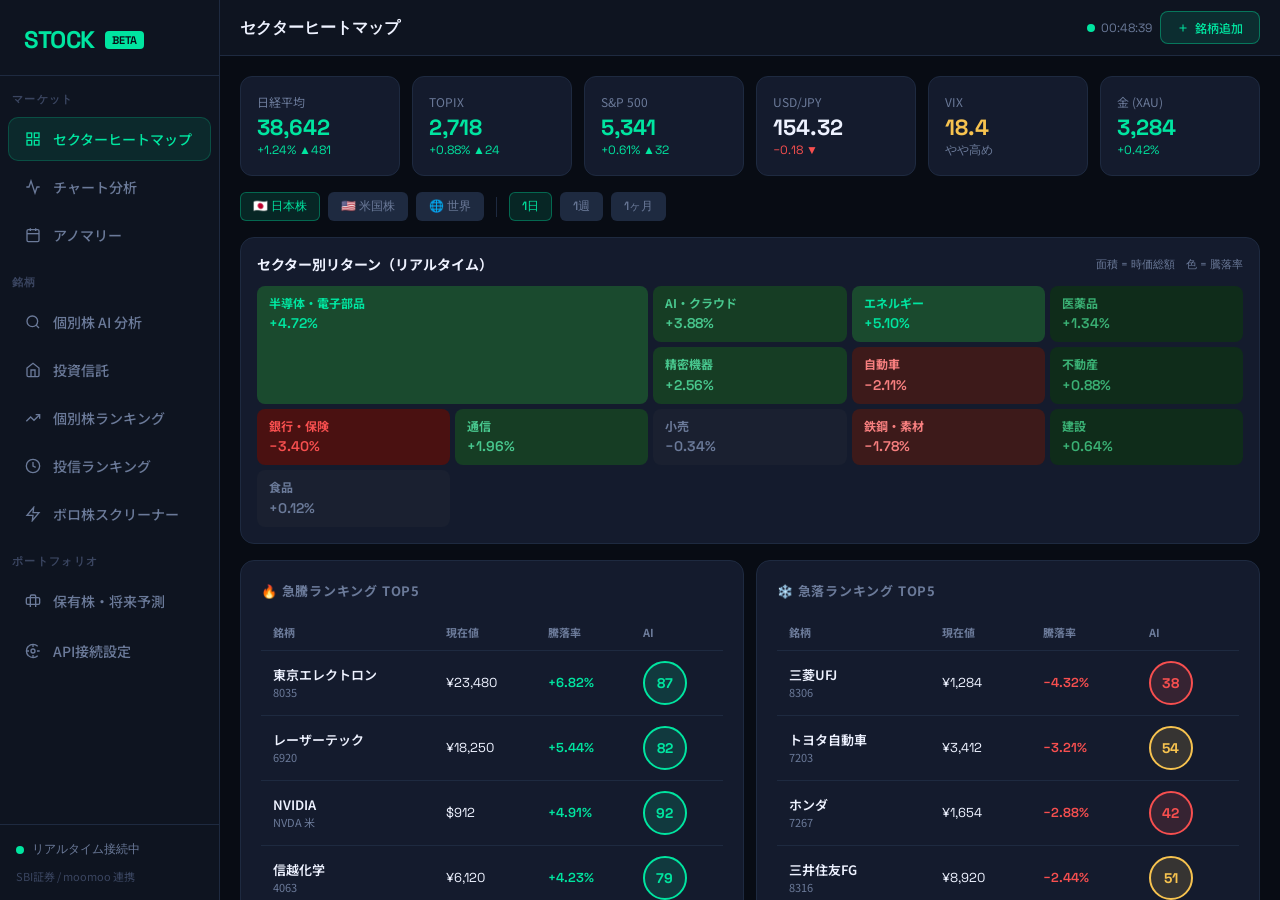
==== commit de04c5dc: "Fix live market prices, clean API settings, overhaul fund screener, fix currency display - loadMarke" ====
--- a/index.html
+++ b/index.html
@@ -1066,23 +1066,21 @@
       <div class="grid-2">
         <!-- Screener -->
         <div class="card">
-          <div class="card-title">投信スクリーナー</div>
+          <div class="card-title">投信スクリーナー <span style="font-size:11px;color:var(--c-muted);font-weight:400;">全20本</span></div>
           <div style="display:flex; flex-direction:column; gap:8px;">
             <div style="display:flex; gap:8px; flex-wrap:wrap;">
-              <button class="chart-btn active">全て</button>
-              <button class="chart-btn">NISA対応</button>
-              <button class="chart-btn">低コスト(≤0.1%)</button>
-              <button class="chart-btn">再投資型</button>
-              <button class="chart-btn">蛸足なし</button>
+              <button class="chart-btn active" onclick="filterFundScreener('all',this)">全て</button>
+              <button class="chart-btn" onclick="filterFundScreener('nisa',this)">NISA対応</button>
+              <button class="chart-btn" onclick="filterFundScreener('low',this)">低コスト(≤0.1%)</button>
+              <button class="chart-btn" onclick="filterFundScreener('reinvest',this)">再投資型</button>
+              <button class="chart-btn" onclick="filterFundScreener('safe',this)">蛸足なし</button>
+              <button class="chart-btn" onclick="filterFundScreener('index',this)">インデックス</button>
+              <button class="chart-btn" onclick="filterFundScreener('theme',this)">テーマ</button>
             </div>
             <table class="data-table">
-              <thead><tr><th>ファンド名</th><th>手数料</th><th>NISA</th><th>配当</th><th>蛸足</th></tr></thead>
-              <tbody>
-                <tr><td><div style="font-weight:600; font-size:12px;">eMAXIS Slim 全世界</div><div style="color:var(--c-muted); font-size:11px;">インデックス・再投資</div></td><td style="color:var(--c-accent); font-family:var(--f-en); font-size:12px;">0.057%</td><td><span class="pill pill-green">○</span></td><td style="color:var(--c-muted); font-size:12px;">なし</td><td><span class="pill pill-green">安全</span></td></tr>
-                <tr><td><div style="font-weight:600; font-size:12px;">eMAXIS Slim S&amp;P500</div><div style="color:var(--c-muted); font-size:11px;">インデックス・再投資</div></td><td style="color:var(--c-accent); font-family:var(--f-en); font-size:12px;">0.093%</td><td><span class="pill pill-green">○</span></td><td style="color:var(--c-muted); font-size:12px;">なし</td><td><span class="pill pill-green">安全</span></td></tr>
-                <tr><td><div style="font-weight:600; font-size:12px;">ひふみプラス</div><div style="color:var(--c-muted); font-size:11px;">アクティブ・国内</div></td><td style="color:var(--c-yellow); font-family:var(--f-en); font-size:12px;">1.078%</td><td><span class="pill pill-green">○</span></td><td style="color:var(--c-yellow); font-size:12px;">2.4%</td><td><span class="pill pill-green">安全</span></td></tr>
-                <tr><td><div style="font-weight:600; font-size:12px;">グローバルAIファンド</div><div style="color:var(--c-muted); font-size:11px;">テーマ・毎月分配</div></td><td style="color:var(--c-red); font-family:var(--f-en); font-size:12px;">1.925%</td><td><span class="pill pill-red">✕</span></td><td style="color:var(--c-yellow); font-size:12px;">8.2%</td><td><span class="pill pill-red">⚠蛸足</span></td></tr>
-                <tr><td><div style="font-weight:600; font-size:12px;">楽天 S&amp;P500</div><div style="color:var(--c-muted); font-size:11px;">インデックス・再投資</div></td><td style="color:var(--c-accent); font-family:var(--f-en); font-size:12px;">0.077%</td><td><span class="pill pill-green">○</span></td><td style="color:var(--c-muted); font-size:12px;">なし</td><td><span class="pill pill-green">安全</span></td></tr>
+              <thead><tr><th>ファンド名</th><th>手数料</th><th>1年</th><th>純資産</th><th>NISA</th><th>蛸足</th></tr></thead>
+              <tbody id="funds-screener-tbody">
+                <tr><td colspan="6" style="text-align:center;color:var(--c-muted);padding:20px;">読み込み中...</td></tr>
               </tbody>
             </table>
           </div>
@@ -1115,9 +1113,19 @@
               <div style="font-size:12px; color:var(--c-muted); margin-bottom:6px;">ファンド</div>
               <select id="fund-select" style="width:100%; font-size:12px;" onchange="calcFund()">
                 <option value="0.07,0.00057">eMAXIS Slim 全世界（年利7%）</option>
-                <option value="0.09,0.00093">eMAXIS Slim S&P500（年利9%）</option>
+                <option value="0.09,0.00077">eMAXIS Slim S&amp;P500（年利9%）</option>
+                <option value="0.09,0.00077">楽天・S&amp;P500（年利9%）</option>
+                <option value="0.09,0.00093">SBI・V・S&amp;P500（年利9%）</option>
+                <option value="0.07,0.00093">eMAXIS Slim 先進国株式（年利7%）</option>
+                <option value="0.07,0.00093">ニッセイ外国株式（年利7%）</option>
+                <option value="0.07,0.00132">楽天・全世界株式（年利7%）</option>
+                <option value="0.09,0.00093">SBI・V・全米株式（年利9%）</option>
+                <option value="0.10,0.00440">インド株式インデックス（年利10%）</option>
+                <option value="0.12,0.00880">半導体セクターF（年利12%）</option>
                 <option value="0.08,0.01078">ひふみプラス（年利8%）</option>
                 <option value="0.10,0.01925">グローバルAIファンド（年利10%）</option>
+                <option value="0.08,0.00990">AIメガトレンドF（年利8%）</option>
+                <option value="0.06,0.00480">日本高配当株式F（年利6%）</option>
               </select>
             </div>
             <div style="display:grid; grid-template-columns:1fr 1fr 1fr; gap:8px; text-align:center;">
@@ -1137,9 +1145,26 @@
                 <div style="font-size:11px; color:var(--c-muted); margin-top:3px;" id="fund-5y-gain">—</div>
               </div>
             </div>
-            <div style="background:rgba(247,195,79,0.06); border:1px solid rgba(247,195,79,0.2); border-radius:8px; padding:10px;">
-              <div style="font-size:11px; color:var(--c-yellow); font-weight:700; margin-bottom:4px;">💡 最適注文タイミング</div>
-              <div style="font-size:12px; color:var(--c-muted); line-height:1.6;">決算日<strong style="color:var(--c-text);">2営業日前</strong>まで購入で分配金受取可能 ／ 月初<strong style="color:var(--c-text);">1〜3日</strong>は基準価額上昇しやすい</div>
+            <div style="background:rgba(247,195,79,0.06); border:1px solid rgba(247,195,79,0.2); border-radius:8px; padding:12px;">
+              <div style="font-size:12px; color:var(--c-yellow); font-weight:700; margin-bottom:8px;">📅 注文タイミングガイド</div>
+              <div style="display:flex; flex-direction:column; gap:6px;">
+                <div style="display:flex; align-items:flex-start; gap:8px;">
+                  <span style="font-size:11px; color:var(--c-accent); font-weight:700; min-width:60px;">月末注文</span>
+                  <span style="font-size:11px; color:var(--c-muted); line-height:1.5;">翌営業日が基準日。月末ドルコスト平均が基本戦略。</span>
+                </div>
+                <div style="display:flex; align-items:flex-start; gap:8px;">
+                  <span style="font-size:11px; color:var(--c-yellow); font-weight:700; min-width:60px;">決算前2日</span>
+                  <span style="font-size:11px; color:var(--c-muted); line-height:1.5;">分配型：決算日2営業日前までに購入で分配金受取可。ただし<strong style="color:var(--c-red);">蛸足に注意</strong>。</span>
+                </div>
+                <div style="display:flex; align-items:flex-start; gap:8px;">
+                  <span style="font-size:11px; color:var(--c-blue); font-weight:700; min-width:60px;">米国安値後</span>
+                  <span style="font-size:11px; color:var(--c-muted); line-height:1.5;">米国株下落翌日の午前中注文が割安。S&amp;P500連動は米時間外も反映。</span>
+                </div>
+                <div style="display:flex; align-items:flex-start; gap:8px;">
+                  <span style="font-size:11px; color:var(--c-muted); font-weight:700; min-width:60px;">避けるべき</span>
+                  <span style="font-size:11px; color:var(--c-muted); line-height:1.5;">決算当日・年末年始・VIX30超の急騰局面での追いかけ買い。</span>
+                </div>
+              </div>
             </div>
           </div>
         </div>
@@ -1554,7 +1579,7 @@
       <!-- 注意書き -->
       <div style="font-size:11px; color:var(--c-dim); padding:8px 4px; line-height:1.6;">
         ※ ボロ株は価格変動リスクが非常に高く、流動性リスクも伴います。本情報は投資判断の参考であり、投資助言ではありません。<br>
-        ※ Finnhub 無料プランの場合、一部日本株データが取得できない場合があります（TSEデータ制限）。
+        ※ データは Yahoo Finance 経由のリアルタイム価格です。市場時間外は前日終値が表示されます。
       </div>
     </div>
 
@@ -1571,56 +1596,36 @@
         </div>
       </div>
 
-      <div class="grid-2">
-        <!-- Edge Function 接続テスト -->
-        <div class="card">
-          <div class="card-title" style="font-size:13px; margin-bottom:8px;">🔌 Edge Function 接続テスト</div>
-          <div style="font-size:12px; color:var(--c-muted); margin-bottom:14px; line-height:1.6;">
-            このアプリは <strong style="color:var(--c-accent);">verify_jwt=false</strong> の Edge Function を直接呼び出しているため、<br>
-            Supabase URLやAnon Keyの入力は不要です。
-          </div>
-          <div style="background:var(--c-bg); border-radius:8px; padding:10px 12px; margin-bottom:10px;">
-            <div style="font-size:11px; color:var(--c-muted); margin-bottom:4px;">Edge Function URL</div>
-            <div style="font-size:12px; color:var(--c-accent); font-family:var(--f-en); word-break:break-all;">https://xyylcetlturlcdpouhaj.supabase.co/functions/v1/market-data</div>
-          </div>
-          <input type="hidden" id="sb-url" value="https://xyylcetlturlcdpouhaj.supabase.co">
-          <input type="hidden" id="sb-anon-key" value="">
-          <button class="btn btn-primary" style="width:100%; justify-content:center;" onclick="saveSupabaseConfig()">
-            接続テスト（Edge Function に疎通確認）
-          </button>
-          <div id="sb-test-result" style="font-size:12px; color:var(--c-muted); margin-top:8px;"></div>
-        </div>
-
-        <!-- API キー確認 -->
-        <div class="card">
-          <div class="card-title" style="font-size:13px; margin-bottom:16px;">🔑 APIキー状態（Supabase Secretsに保存済みか確認）</div>
-          <div style="display:flex; flex-direction:column; gap:10px;">
-            <div style="display:flex; align-items:center; justify-content:space-between; padding:10px 12px; background:var(--c-bg); border-radius:8px;">
-              <div>
-                <div style="font-size:13px; font-weight:600; color:var(--c-text);">Finnhub</div>
-                <div style="font-size:11px; color:var(--c-muted);">米国株・為替・ニュース（無料 60req/分）</div>
-              </div>
-              <div id="finnhub-status" class="pill pill-gray" style="font-size:10px;">未確認</div>
-            </div>
-            <div style="display:flex; align-items:center; justify-content:space-between; padding:10px 12px; background:var(--c-bg); border-radius:8px;">
-              <div>
-                <div style="font-size:13px; font-weight:600; color:var(--c-text);">Alpha Vantage</div>
-                <div style="font-size:11px; color:var(--c-muted);">テクニカル指標（無料 25req/日）</div>
-              </div>
-              <div id="av-status" class="pill pill-gray" style="font-size:10px;">未確認</div>
-            </div>
-            <div style="display:flex; align-items:center; justify-content:space-between; padding:10px 12px; background:var(--c-bg); border-radius:8px;">
-              <div>
-                <div style="font-size:13px; font-weight:600; color:var(--c-text);">J-Quants</div>
-                <div style="font-size:11px; color:var(--c-muted);">日本株（無料=12週遅延 / Light=¥2,000/月）</div>
-              </div>
-              <div id="jquants-status" class="pill pill-gray" style="font-size:10px;">未確認</div>
-            </div>
-            <button class="btn" style="width:100%; justify-content:center; font-size:12px;" onclick="testAllAPIs()">
-              全APIを接続テスト
-            </button>
-          </div>
-        </div>
+      <!-- Edge Function 接続テスト -->
+      <div class="card">
+        <div class="card-title" style="font-size:13px; margin-bottom:8px;">🔌 Edge Function 接続テスト</div>
+        <div style="font-size:12px; color:var(--c-muted); margin-bottom:14px; line-height:1.6;">
+          このアプリは <strong style="color:var(--c-accent);">Supabase Edge Function</strong> 経由で Yahoo Finance のデータを取得します。<br>
+          APIキー・Anon Keyは一切不要です。以下のURLに直接アクセスします。
+        </div>
+        <div style="background:var(--c-bg); border-radius:8px; padding:10px 12px; margin-bottom:14px;">
+          <div style="font-size:11px; color:var(--c-muted); margin-bottom:4px;">Edge Function URL（Yahoo Finance プロキシ）</div>
+          <div style="font-size:12px; color:var(--c-accent); font-family:var(--f-en); word-break:break-all;">https://xyylcetlturlcdpouhaj.supabase.co/functions/v1/market-data</div>
+        </div>
+        <div style="display:grid; grid-template-columns:repeat(3,1fr); gap:8px; margin-bottom:14px;">
+          <div style="background:var(--c-bg); border-radius:8px; padding:10px; text-align:center;">
+            <div style="font-size:11px; color:var(--c-muted); margin-bottom:4px;">対応データ</div>
+            <div style="font-size:12px; color:var(--c-text); font-weight:600;">日本株・米国株</div>
+          </div>
+          <div style="background:var(--c-bg); border-radius:8px; padding:10px; text-align:center;">
+            <div style="font-size:11px; color:var(--c-muted); margin-bottom:4px;">為替・指数</div>
+            <div style="font-size:12px; color:var(--c-text); font-weight:600;">USD/JPY・VIX・金</div>
+          </div>
+          <div style="background:var(--c-bg); border-radius:8px; padding:10px; text-align:center;">
+            <div style="font-size:11px; color:var(--c-muted); margin-bottom:4px;">チャート</div>
+            <div style="font-size:12px; color:var(--c-text); font-weight:600;">OHLCV・ローソク足</div>
+          </div>
+        </div>
+        <input type="hidden" id="sb-url" value="https://xyylcetlturlcdpouhaj.supabase.co">
+        <button class="btn btn-primary" style="width:100%; justify-content:center;" onclick="saveSupabaseConfig()">
+          接続テスト実行
+        </button>
+        <div id="sb-test-result" style="font-size:12px; color:var(--c-muted); margin-top:8px;"></div>
       </div>
 
       <!-- ライブデータプレビュー -->
@@ -1638,59 +1643,6 @@
         </div>
       </div>
 
-      <!-- セットアップガイド -->
-      <div class="card">
-        <div class="card-title">📋 セットアップ手順</div>
-        <div style="display:flex; flex-direction:column; gap:12px;">
-          <div style="display:flex; gap:12px; align-items:flex-start;">
-            <div style="width:24px; height:24px; border-radius:50%; background:rgba(0,229,160,0.15); border:1px solid var(--c-accent); display:flex; align-items:center; justify-content:center; font-size:11px; font-weight:700; color:var(--c-accent); flex-shrink:0;">1</div>
-            <div>
-              <div style="font-size:13px; font-weight:600; color:var(--c-text);">Supabase Secretsに APIキーを登録</div>
-              <div style="font-size:12px; color:var(--c-muted); margin-top:3px; line-height:1.6;">SupabaseダッシュボードでEdge Functions → Secrets → FINNHUB_API_KEY / ALPHA_VANTAGE_KEY / JQUANTS_API_KEY を追加</div>
-            </div>
-          </div>
-          <div style="display:flex; gap:12px; align-items:flex-start;">
-            <div style="width:24px; height:24px; border-radius:50%; background:rgba(0,229,160,0.15); border:1px solid var(--c-accent); display:flex; align-items:center; justify-content:center; font-size:11px; font-weight:700; color:var(--c-accent); flex-shrink:0;">2</div>
-            <div>
-              <div style="font-size:13px; font-weight:600; color:var(--c-text);">GitHub SecretsにSupabase情報を登録</div>
-              <div style="font-size:12px; color:var(--c-muted); margin-top:3px; line-height:1.6;">GitHub → Settings → Secrets → SUPABASE_PROJECT_REF / SUPABASE_ACCESS_TOKEN を追加</div>
-            </div>
-          </div>
-          <div style="display:flex; gap:12px; align-items:flex-start;">
-            <div style="width:24px; height:24px; border-radius:50%; background:rgba(0,229,160,0.15); border:1px solid var(--c-accent); display:flex; align-items:center; justify-content:center; font-size:11px; font-weight:700; color:var(--c-accent); flex-shrink:0;">3</div>
-            <div>
-              <div style="font-size:13px; font-weight:600; color:var(--c-text);">GitHubにpush → 自動デプロイ</div>
-              <div style="font-size:12px; color:var(--c-muted); margin-top:3px; line-height:1.6; font-family:var(--f-en);">git push origin main → GitHub Actionsが自動でEdge Functionをデプロイ</div>
-            </div>
-          </div>
-          <div style="display:flex; gap:12px; align-items:flex-start;">
-            <div style="width:24px; height:24px; border-radius:50%; background:rgba(0,229,160,0.15); border:1px solid var(--c-accent); display:flex; align-items:center; justify-content:center; font-size:11px; font-weight:700; color:var(--c-accent); flex-shrink:0;">4</div>
-            <div>
-              <div style="font-size:13px; font-weight:600; color:var(--c-text);">このページでSupabase URLを設定</div>
-              <div style="font-size:12px; color:var(--c-muted); margin-top:3px; line-height:1.6;">上の入力欄にProject URLとAnon Keyを入力 → 「接続テスト&保存」をクリック</div>
-            </div>
-          </div>
-        </div>
-      </div>
-
-      <!-- 登録リンク -->
-      <div class="grid-3" style="gap:10px;">
-        <div class="card" style="padding:14px 16px;">
-          <div style="font-size:13px; font-weight:700; color:var(--c-text); margin-bottom:4px;">Finnhub</div>
-          <div style="font-size:11px; color:var(--c-muted); margin-bottom:8px;">米国株リアルタイム・ニュース・為替<br>無料: 60req/分</div>
-          <div style="font-family:var(--f-en); font-size:11px; color:var(--c-accent);">finnhub.io</div>
-        </div>
-        <div class="card" style="padding:14px 16px;">
-          <div style="font-size:13px; font-weight:700; color:var(--c-text); margin-bottom:4px;">Alpha Vantage</div>
-          <div style="font-size:11px; color:var(--c-muted); margin-bottom:8px;">テクニカル指標（RSI・MACD等）<br>無料: 25req/日</div>
-          <div style="font-family:var(--f-en); font-size:11px; color:var(--c-accent);">alphavantage.co</div>
-        </div>
-        <div class="card" style="padding:14px 16px;">
-          <div style="font-size:13px; font-weight:700; color:var(--c-text); margin-bottom:4px;">J-Quants（JPX公式）</div>
-          <div style="font-size:11px; color:var(--c-muted); margin-bottom:8px;">日本株データ<br>無料=12週遅延 / Light=¥2,000/月</div>
-          <div style="font-family:var(--f-en); font-size:11px; color:var(--c-accent);">jpx-jquants.com</div>
-        </div>
-      </div>
     </div>
   </div><!-- /content -->
 </div><!-- /main -->
@@ -1804,6 +1756,8 @@
   if (screen === 'boro') loadBoroScreen();
   if (screen === 'portfolio') renderPortfolio();
   if (screen === 'stock' && !window._stockInited) { window._stockInited = true; loadStockQuote('8035'); }
+  if (screen === 'funds') initFundScreener();
+  if (screen === 'fund-ranking' && !window._frInited) { window._frInited = true; showFundRank('fee', $('fr-tab-fee')); }
   if (screen === 'api-settings') refreshApiStatus();
 }
 window.navigate = navigate;
@@ -1854,10 +1808,10 @@
 window.filterSector = filterSector;
 
 /* ═══════════════════════════════════════════════════════════════════════
-   4. マーケットデータ自動取得 (USD/JPY, VIX, NVDA)
+   4. マーケットデータ自動取得 (全6指標: 日経/TOPIX/SP500/金/USD/VIX)
    ═══════════════════════════════════════════════════════════════════════ */
 function statCard(label) {
-  const cards = document.querySelectorAll('.stat-card');
+  const cards = document.querySelectorAll('#screen-heatmap .stat-card');
   for (const c of cards) {
     const l = c.querySelector('.stat-label');
     if (l && l.textContent.trim() === label) return c;
@@ -1865,9 +1819,65 @@
   return null;
 }
 
+function updateStatCard(c, valueText, changePct, changeText) {
+  if (!c) return;
+  const vEl = c.querySelector('.stat-value');
+  const chEl = c.querySelector('.stat-change');
+  if (vEl) vEl.textContent = valueText;
+  if (chEl) {
+    if (changeText) {
+      chEl.textContent = changeText;
+    } else if (changePct != null) {
+      const sign = changePct >= 0 ? '+' : '';
+      chEl.textContent = sign + changePct.toFixed(2) + '%';
+    }
+    if (changePct != null) chEl.style.color = pctColor(changePct);
+  }
+}
+
 async function loadMarketData() {
-  const d = await edgeFetch({ action: 'market-data' });
+  const [d, nk, tx, sp, gd] = await Promise.all([
+    edgeFetch({ action: 'market-data' }),
+    edgeFetch({ action: 'quote', symbol: '^N225' }),
+    edgeFetch({ action: 'quote', symbol: '^TPX' }),
+    edgeFetch({ action: 'quote', symbol: '^GSPC' }),
+    edgeFetch({ action: 'quote', symbol: 'GC=F' })
+  ]);
+
+  // 日経平均 (JPY)
+  if (nk && nk.quote && nk.quote.price != null) {
+    const q = nk.quote;
+    updateStatCard(statCard('日経平均'),
+      '¥' + Math.round(q.price).toLocaleString('ja-JP'),
+      q.changePercent);
+  }
+
+  // TOPIX (JPY)
+  if (tx && tx.quote && tx.quote.price != null) {
+    const q = tx.quote;
+    updateStatCard(statCard('TOPIX'),
+      '¥' + Math.round(q.price).toLocaleString('ja-JP'),
+      q.changePercent);
+  }
+
+  // S&P 500 (USD index — show as number)
+  if (sp && sp.quote && sp.quote.price != null) {
+    const q = sp.quote;
+    updateStatCard(statCard('S&P 500'),
+      Math.round(q.price).toLocaleString(),
+      q.changePercent);
+  }
+
+  // 金 (XAU/USD)
+  if (gd && gd.quote && gd.quote.price != null) {
+    const q = gd.quote;
+    updateStatCard(statCard('金 (XAU)'),
+      '$' + Math.round(q.price).toLocaleString(),
+      q.changePercent);
+  }
+
   if (!d) return;
+
   // USD/JPY
   if (d.usd_jpy && d.usd_jpy.rate != null) {
     const c = statCard('USD/JPY');
@@ -1881,6 +1891,7 @@
       }
     }
   }
+
   // VIX
   if (d.vix && d.vix.value != null) {
     const c = statCard('VIX');
@@ -1892,10 +1903,11 @@
       if (ch) ch.textContent = d.vix.value >= 30 ? '高ボラ警戒' : d.vix.value >= 20 ? 'やや高め' : '低ボラ安定';
     }
   }
-  // NVDA → 急騰ランキングの3行目を更新
+
+  // NVDA in heatmap table
   if (d.nvda && d.nvda.price != null) {
-    const tr = document.querySelectorAll('#screen-heatmap .data-table tr');
-    tr.forEach(row => {
+    const trs = document.querySelectorAll('#screen-heatmap .data-table tr');
+    trs.forEach(row => {
       const nameCell = row.querySelector('td:first-child');
       if (nameCell && nameCell.textContent.includes('NVIDIA')) {
         const cells = row.querySelectorAll('td');
@@ -2461,73 +2473,75 @@
   const r = { ...p, rank };
   // type別データ
   const seed = (p.code.charCodeAt(0) + rank) % 100;
+  const isJpy = p.market !== '米';
+  const fmtP = (v) => isJpy ? '¥' + Math.round(v).toLocaleString('ja-JP') : '$' + v.toFixed(2);
   if (type === 'rise') {
-    r.price = p.code === 'NVDA' ? '$912' : '¥'+(2000 + seed*120).toLocaleString();
+    r.price = fmtP(isJpy ? 2000 + seed*120 : 200 + seed*5);
     r.v1 = '+' + (8 - rank * 0.3 - (seed%5)*0.1).toFixed(2) + '%';
     r.v2 = (4 - rank*0.1 - (seed%3)*0.2).toFixed(1) + 'x';
     r.score = Math.max(50, 95 - rank*2 - (seed%5));
     r.verdict = r.score >= 80 ? '強買' : r.score >= 70 ? '買増' : r.score >= 60 ? '継続' : '様子見';
     r.vc = r.score >= 70 ? 'green' : r.score >= 50 ? 'yellow' : 'red';
   } else if (type === 'fall') {
-    r.price = '¥'+(800 + seed*80).toLocaleString();
+    r.price = fmtP(isJpy ? 800 + seed*80 : 50 + seed*3);
     r.v1 = '−' + (5 - rank * 0.2 - (seed%5)*0.1).toFixed(2) + '%';
     r.v2 = (2.5 - rank*0.1 + (seed%3)*0.2).toFixed(1) + 'x';
     r.score = Math.max(20, 60 - rank*2 - (seed%5));
     r.verdict = r.score <= 35 ? '売却' : r.score <= 50 ? '注視' : '様子見';
     r.vc = r.score <= 35 ? 'red' : r.score <= 50 ? 'yellow' : 'gray';
   } else if (type === 'cheap') {
-    const price = Math.round(150 + rank*60 + (seed%50)*5);
-    r.price = '¥' + price;
-    r.v1 = '¥' + price;
+    const price = isJpy ? Math.round(150 + rank*60 + (seed%50)*5) : parseFloat((10 + rank*4 + (seed%20)*0.5).toFixed(2));
+    r.price = fmtP(price);
+    r.v1 = r.price;
     r.v2 = ((seed%10)-5).toFixed(2) + '%';
     r.score = 30 + (seed%50);
     r.verdict = r.score >= 60 ? '継続' : r.score >= 40 ? '様子見' : '売却';
     r.vc = r.score >= 60 ? 'green' : r.score >= 40 ? 'yellow' : 'red';
   } else if (type === 'premium') {
-    const price = 10000 + rank*8000 + (seed%50)*500;
-    r.price = '¥' + price.toLocaleString();
-    r.v1 = '¥' + price.toLocaleString();
+    const price = isJpy ? 10000 + rank*8000 + (seed%50)*500 : 500 + rank*200 + (seed%50)*10;
+    r.price = fmtP(price);
+    r.v1 = r.price;
     r.v2 = '+' + (1 + (seed%30)*0.1).toFixed(2) + '%';
     r.score = 65 + (seed%30);
     r.verdict = r.score >= 80 ? '強買' : r.score >= 70 ? '継続' : '様子見';
     r.vc = r.score >= 70 ? 'green' : 'yellow';
   } else if (type === 'dividend') {
-    r.price = '¥'+(2000 + seed*100).toLocaleString();
+    r.price = fmtP(isJpy ? 2000 + seed*100 : 80 + seed*3);
     r.v1 = (6 - rank * 0.3 - (seed%5)*0.05).toFixed(2) + '%';
-    r.v2 = '¥' + (50 + rank*15 + (seed%10)*5);
+    r.v2 = (isJpy ? '¥' : '$') + (isJpy ? 50 + rank*15 + (seed%10)*5 : (2 + rank*0.5 + (seed%5)*0.1).toFixed(2));
     r.score = 50 + (seed%30);
     r.verdict = r.score >= 70 ? '継続' : '様子見';
     r.vc = r.score >= 70 ? 'green' : 'yellow';
   } else if (type === 'per') {
-    r.price = '¥'+(1500 + seed*200).toLocaleString();
+    r.price = fmtP(isJpy ? 1500 + seed*200 : 60 + seed*8);
     r.v1 = (4 + rank * 0.6 + (seed%5)*0.2).toFixed(1) + 'x';
     r.v2 = (0.4 + rank*0.1 + (seed%5)*0.1).toFixed(1) + 'x';
     r.score = 40 + (seed%40);
     r.verdict = r.score >= 70 ? '継続' : r.score >= 50 ? '様子見' : '売却';
     r.vc = r.score >= 70 ? 'green' : r.score >= 50 ? 'yellow' : 'red';
   } else if (type === 'roe') {
-    r.price = '¥'+(3000 + seed*200).toLocaleString();
+    r.price = fmtP(isJpy ? 3000 + seed*200 : 120 + seed*8);
     r.v1 = (50 - rank * 1.5 - (seed%5)*0.2).toFixed(1) + '%';
     r.v2 = (15 + rank*1.5 + (seed%5)*0.5).toFixed(1) + 'x';
     r.score = 70 + (seed%25);
     r.verdict = r.score >= 80 ? '強買' : '継続';
     r.vc = 'green';
   } else if (type === 'small') {
-    r.price = '¥'+(800 + seed*150).toLocaleString();
+    r.price = fmtP(isJpy ? 800 + seed*150 : 30 + seed*5);
     r.v1 = (300 + rank*200 + (seed%50)*30) + '億';
     r.v2 = '+' + (50 - rank*1.5 + (seed%10)*0.5).toFixed(1) + '%';
     r.score = 55 + (seed%30);
     r.verdict = r.score >= 70 ? '打診' : '様子見';
     r.vc = r.score >= 70 ? 'green' : 'yellow';
   } else if (type === 'ai') {
-    r.price = '¥'+(2000 + seed*200).toLocaleString();
+    r.price = fmtP(isJpy ? 2000 + seed*200 : 80 + seed*8);
     r.score = 95 - rank;
     r.v1 = String(r.score);
     r.v2 = '+' + (25 - rank*0.5 - (seed%5)) + '〜' + (40 - rank*0.5 + (seed%5)) + '%';
     r.verdict = r.score >= 85 ? '強買' : r.score >= 75 ? '買増' : '継続';
     r.vc = 'green';
   } else if (type === 'volume') {
-    r.price = '¥'+(1500 + seed*150).toLocaleString();
+    r.price = fmtP(isJpy ? 1500 + seed*150 : 60 + seed*5);
     r.v1 = (5 - rank*0.15 - (seed%5)*0.1).toFixed(1) + 'x';
     r.v2 = (((seed%2)?'+':'−') + (5 - rank*0.2 - (seed%5)*0.2).toFixed(2) + '%');
     r.score = 50 + (seed%40);
@@ -2782,8 +2796,59 @@
 }
 
 /* ═══════════════════════════════════════════════════════════════════════
-   10. 投信スクリーナー シミュ (heatmap側)
+   10. 投信スクリーナー (screen-funds) — 全20本 動的描画
    ═══════════════════════════════════════════════════════════════════════ */
+let _fsFilter = 'all';
+
+function filterFundScreener(type, btn) {
+  _fsFilter = type;
+  document.querySelectorAll('#screen-funds .chart-btn').forEach(b => b.classList.remove('active'));
+  if (btn) btn.classList.add('active');
+  renderFundScreener();
+}
+window.filterFundScreener = filterFundScreener;
+
+function renderFundScreener() {
+  const tbody = $('funds-screener-tbody');
+  if (!tbody) return;
+  let pool = FUND_POOL.slice();
+  if (_fsFilter === 'nisa')    pool = pool.filter(f => f.nisa === '○');
+  if (_fsFilter === 'low')     pool = pool.filter(f => f.fee <= 0.1);
+  if (_fsFilter === 'reinvest') pool = pool.filter(f => f.divid === 0);
+  if (_fsFilter === 'safe')    pool = pool.filter(f => f.tako === '安全');
+  if (_fsFilter === 'index')   pool = pool.filter(f => f.cat === 'インデックス');
+  if (_fsFilter === 'theme')   pool = pool.filter(f => f.cat === 'テーマ');
+  tbody.innerHTML = '';
+  pool.forEach(f => {
+    const feeColor = f.fee <= 0.1 ? 'var(--c-accent)' : f.fee <= 0.5 ? 'var(--c-yellow)' : 'var(--c-red)';
+    const takoClass = f.tako === '安全' ? 'pill-green' : 'pill-red';
+    const nisaClass = f.nisa === '○' ? 'pill-green' : 'pill-red';
+    const assetsStr = f.assets >= 10000 ? (f.assets/10000).toFixed(1)+'兆' : (f.assets/100).toFixed(0)+'百億';
+    const tr = document.createElement('tr');
+    tr.style.cursor = 'pointer';
+    tr.onclick = () => { if($('fund-select')) { [...$('fund-select').options].forEach((o,i) => { if(o.text.includes(f.name.slice(0,8))) $('fund-select').selectedIndex=i; }); calcFund(); } };
+    tr.innerHTML = `<td><div style="font-weight:600;font-size:12px;">${f.name}</div><div style="color:var(--c-muted);font-size:10px;">${f.cat} / 設定${f.est}</div></td>
+      <td style="font-family:var(--f-en);font-size:12px;font-weight:600;color:${feeColor};">${f.fee.toFixed(3)}%</td>
+      <td style="font-family:var(--f-en);font-size:12px;color:var(--c-accent);">+${f.ret1.toFixed(1)}%</td>
+      <td style="font-family:var(--f-en);font-size:11px;color:var(--c-muted);">${assetsStr}</td>
+      <td><span class="pill ${nisaClass}" style="font-size:10px;">${f.nisa}</span></td>
+      <td><span class="pill ${takoClass}" style="font-size:10px;">${f.tako}</span></td>`;
+    tbody.appendChild(tr);
+  });
+  if (pool.length === 0) {
+    tbody.innerHTML = '<tr><td colspan="6" style="text-align:center;color:var(--c-muted);padding:16px;">該当なし</td></tr>';
+  }
+}
+
+function initFundScreener() {
+  if (window._fundScreenerInited) return;
+  window._fundScreenerInited = true;
+  renderFundScreener();
+  calcFund();
+}
+window.initFundScreener = initFundScreener;
+
+/* ─── 積立シミュ (screen-funds) ─── */
 let fundMonthly = 3000 * 365 / 12;
 function setFundAmount(v, period, btn) {
   document.querySelectorAll('#screen-funds .sim-btn').forEach(b => b.classList.remove('active'));
@@ -3118,11 +3183,13 @@
   // ランキング初期表示
   showStockRank('rise', $('sr-tab-rise'));
   showFundRank('fee', $('fr-tab-fee'));
+  // 投信スクリーナー初期化
+  initFundScreener();
   // 投信シミュ
   calcFund();
   // ポートフォリオ
   renderPortfolio();
-  // マーケットデータ
+  // マーケットデータ（全6指標をリアルタイム取得）
   loadMarketData();
   // API設定の旧URL欄をクリア
   if ($('sb-url')) $('sb-url').value = 'https://xyylcetlturlcdpouhaj.supabase.co';
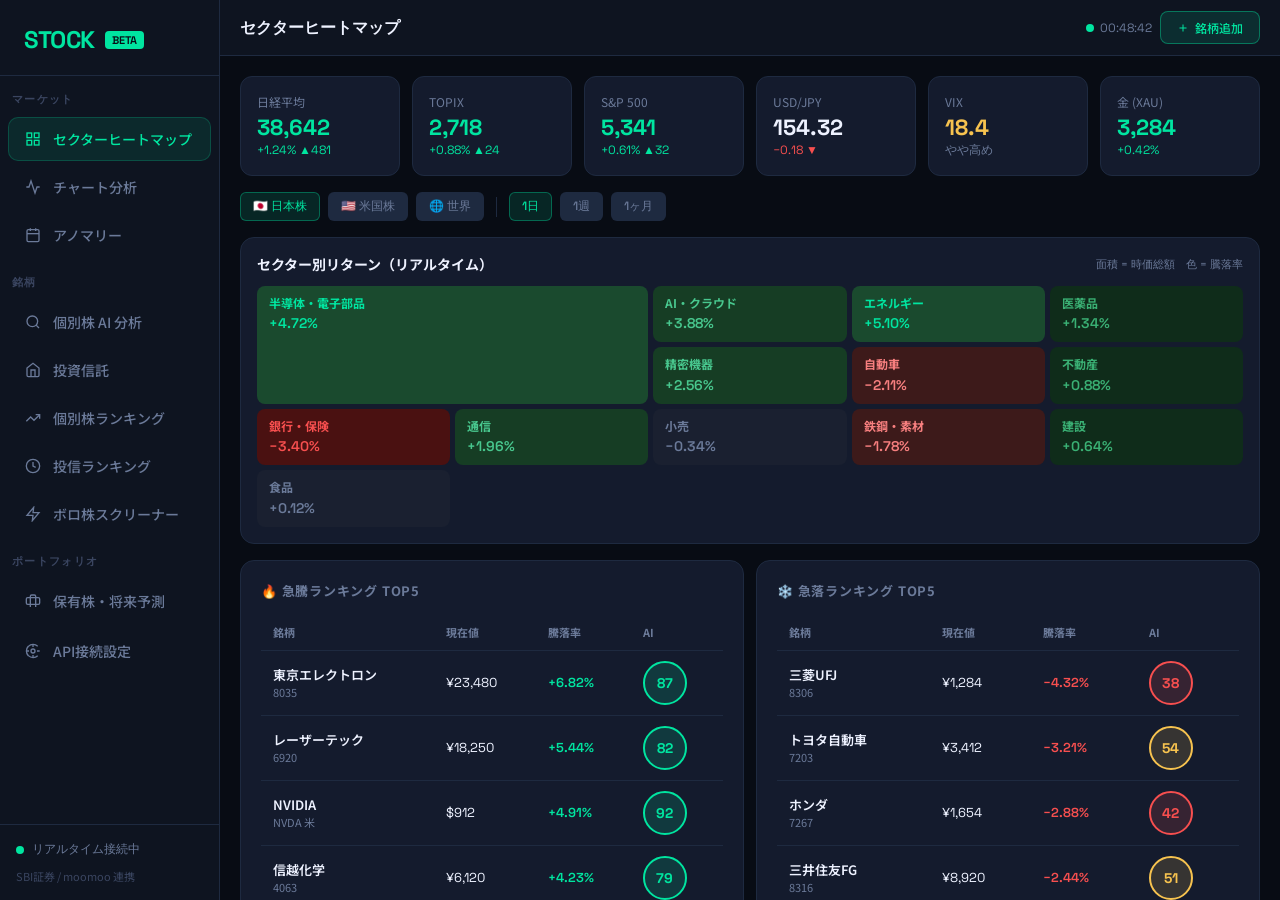
==== commit 30026f77: "Major UX fixes: TOPIX symbol, ranking diversity, boro filter, NISA tier, button feedback - TOPIX ¥10" ====
--- a/index.html
+++ b/index.html
@@ -197,6 +197,7 @@
 }
 
 .btn:hover { border-color: var(--c-accent); color: var(--c-accent); }
+.btn:active { transform: scale(0.96); background: rgba(0,229,160,0.18); transition: transform 0.05s, background 0.05s; }
 
 .btn-primary {
   background: rgba(0,229,160,0.12);
@@ -205,6 +206,7 @@
 }
 
 .btn-primary:hover { background: rgba(0,229,160,0.2); }
+.btn-primary:active { transform: scale(0.96); background: rgba(0,229,160,0.32); }
 
 .content {
   flex: 1;
@@ -382,7 +384,8 @@
   transition: all 0.12s;
   white-space: nowrap;
 }
-.chart-btn:hover { color: var(--c-text); }
+.chart-btn:hover { color: var(--c-text); background: rgba(255,255,255,0.05); }
+.chart-btn:active { transform: scale(0.94); background: rgba(0,229,160,0.25); transition: transform 0.05s, background 0.05s; }
 .chart-btn.active {
   background: rgba(0,229,160,0.12);
   border-color: rgba(0,229,160,0.35);
@@ -415,7 +418,13 @@
   white-space: nowrap;
 }
 .sim-btn:hover { border-color: var(--c-accent); color: var(--c-accent); }
+.sim-btn:active { transform: scale(0.94); background: rgba(0,229,160,0.22); transition: transform 0.05s, background 0.05s; }
 .sim-btn.active { background: rgba(0,229,160,0.12); border-color: rgba(0,229,160,0.35); color: var(--c-accent); }
+
+/* sector cell click feedback */
+.hm-cell { cursor: pointer; transition: transform 0.08s, filter 0.12s; }
+.hm-cell:hover { filter: brightness(1.15); transform: scale(1.01); }
+.hm-cell:active { transform: scale(0.98); filter: brightness(1.3); }
 
 /* ── Mobile nav ── */
 .mob-nav {
@@ -1070,15 +1079,19 @@
           <div style="display:flex; flex-direction:column; gap:8px;">
             <div style="display:flex; gap:8px; flex-wrap:wrap;">
               <button class="chart-btn active" onclick="filterFundScreener('all',this)">全て</button>
-              <button class="chart-btn" onclick="filterFundScreener('nisa',this)">NISA対応</button>
+              <button class="chart-btn" onclick="filterFundScreener('tsumitate',this)">🏦 つみたて投資枠</button>
+              <button class="chart-btn" onclick="filterFundScreener('seicho',this)">🌱 成長投資枠</button>
               <button class="chart-btn" onclick="filterFundScreener('low',this)">低コスト(≤0.1%)</button>
               <button class="chart-btn" onclick="filterFundScreener('reinvest',this)">再投資型</button>
               <button class="chart-btn" onclick="filterFundScreener('safe',this)">蛸足なし</button>
               <button class="chart-btn" onclick="filterFundScreener('index',this)">インデックス</button>
               <button class="chart-btn" onclick="filterFundScreener('theme',this)">テーマ</button>
             </div>
+            <div style="font-size:11px;color:var(--c-muted);line-height:1.5;background:rgba(79,142,247,0.04);border:1px solid rgba(79,142,247,0.15);border-radius:6px;padding:8px 10px;">
+              💡 <strong style="color:var(--c-text);">つみたて投資枠</strong>＝年120万円・低コスト長期向け。<strong style="color:var(--c-text);">成長投資枠</strong>＝年240万円・テーマ/個別株含む。両方併用可。
+            </div>
             <table class="data-table">
-              <thead><tr><th>ファンド名</th><th>手数料</th><th>1年</th><th>純資産</th><th>NISA</th><th>蛸足</th></tr></thead>
+              <thead><tr><th>ファンド名</th><th>手数料</th><th>1年</th><th>純資産</th><th>NISA枠</th><th>蛸足</th></tr></thead>
               <tbody id="funds-screener-tbody">
                 <tr><td colspan="6" style="text-align:center;color:var(--c-muted);padding:20px;">読み込み中...</td></tr>
               </tbody>
@@ -1419,6 +1432,14 @@
     ═══════════════════════════════════════ -->
     <div class="screen" id="screen-stock-ranking">
 
+      <!-- Market filter -->
+      <div style="display:flex; gap:6px; align-items:center; flex-wrap:wrap;">
+        <span style="font-size:11px; color:var(--c-muted); margin-right:4px;">市場：</span>
+        <button class="chart-btn active" data-mkt="all" onclick="setSrMarket('all',this)">🌐 全て</button>
+        <button class="chart-btn" data-mkt="jp" onclick="setSrMarket('jp',this)">🇯🇵 日本株のみ</button>
+        <button class="chart-btn" data-mkt="us" onclick="setSrMarket('us',this)">🇺🇸 米国株のみ</button>
+      </div>
+
       <!-- Ranking tabs -->
       <div style="display:flex; gap:6px; flex-wrap:wrap; align-items:center;">
         <button class="chart-btn active" id="sr-tab-rise" onclick="showStockRank('rise',this)">🔥 急騰</button>
@@ -1437,6 +1458,20 @@
       <div id="sr-desc" style="background:rgba(0,229,160,0.05); border:1px solid rgba(0,229,160,0.15); border-radius:10px; padding:10px 14px; font-family:var(--f-jp); font-size:12px; color:var(--c-muted); line-height:1.6;">
         本日の急騰ランキング。前日終値比の騰落率上位銘柄を表示。
       </div>
+
+      <!-- AI score explanation -->
+      <details style="background:var(--c-panel); border:1px solid var(--c-border); border-radius:10px; padding:10px 14px;">
+        <summary style="cursor:pointer; font-size:12px; color:var(--c-text); font-weight:600;">🤖 AIスコアとは？ <span style="color:var(--c-muted);font-weight:400;">（クリックで開く）</span></summary>
+        <div style="font-size:11px; color:var(--c-muted); line-height:1.7; margin-top:8px;">
+          <strong style="color:var(--c-text);">100点満点の総合評価</strong>。以下の4要素を加重平均して算出：<br>
+          ① <strong style="color:var(--c-accent);">モメンタム(30%)</strong>：直近の騰落率・出来高変化<br>
+          ② <strong style="color:var(--c-blue);">ファンダメンタル(30%)</strong>：PER・PBR・ROE・売上成長率<br>
+          ③ <strong style="color:var(--c-yellow);">テクニカル(20%)</strong>：RSI・BB・MA収束/拡散<br>
+          ④ <strong style="color:#c574f7;">市場センチメント(20%)</strong>：ニュース・セクタートレンド<br>
+          <br>
+          <strong style="color:var(--c-text);">スコア帯</strong>：90+ 強い買い ／ 75-89 買い増し ／ 60-74 継続保有 ／ 40-59 様子見 ／ 〜39 売却検討
+        </div>
+      </details>
 
       <!-- Table -->
       <div class="card" style="padding:0; overflow:hidden;">
@@ -1545,6 +1580,12 @@
             <button class="chart-btn" id="boro-sort-vol" onclick="boroSort('vol',this)">出来高順</button>
             <button class="btn btn-primary" style="font-size:12px; padding:6px 14px;" onclick="loadBoroScreen()">更新</button>
           </div>
+        </div>
+        <div style="display:flex; gap:6px; align-items:center; flex-wrap:wrap; margin-top:10px;">
+          <span style="font-size:11px; color:var(--c-muted);">価格上限：</span>
+          <button class="chart-btn" data-bp="500" onclick="setBoroMaxPrice(500,this)">¥500以下（超低位）</button>
+          <button class="chart-btn active" data-bp="1500" onclick="setBoroMaxPrice(1500,this)">¥1,500以下（標準）</button>
+          <button class="chart-btn" data-bp="3000" onclick="setBoroMaxPrice(3000,this)">¥3,000以下（拡張）</button>
         </div>
       </div>
 
@@ -1752,7 +1793,10 @@
   $('content').scrollTop = 0;
 
   // Lazy initializers per screen
-  if (screen === 'chart' && !window._chartInited) { window._chartInited = true; loadChart('NVDA', 'D'); }
+  if (screen === 'chart' && !window._chartInited) {
+    window._chartInited = true;
+    setChartTicker('8035', document.querySelector('#screen-chart [onclick*="setChartTicker(\'8035\'"]'));
+  }
   if (screen === 'boro') loadBoroScreen();
   if (screen === 'portfolio') renderPortfolio();
   if (screen === 'stock' && !window._stockInited) { window._stockInited = true; loadStockQuote('8035'); }
@@ -1786,6 +1830,15 @@
     if (oc.includes('toggleMarket')) b.classList.remove('active');
   });
   btn.classList.add('active');
+  // 個別株ランキングへ移動して市場フィルタを適用
+  if (typeof setSrMarket === 'function') {
+    setSrMarket(m === 'us' ? 'us' : m === 'jp' ? 'jp' : 'all', null);
+    // ボタン active 状態を反映
+    document.querySelectorAll('#screen-stock-ranking [data-mkt]').forEach(b => {
+      b.classList.toggle('active', b.getAttribute('data-mkt') === (m === 'us' ? 'us' : m === 'jp' ? 'jp' : 'all'));
+    });
+  }
+  navigate('stock-ranking', null);
 }
 function togglePeriod(p, btn) {
   document.querySelectorAll('#screen-heatmap .chart-btn').forEach(b => {
@@ -1793,6 +1846,14 @@
     if (oc.includes('togglePeriod')) b.classList.remove('active');
   });
   btn.classList.add('active');
+  // 期間切り替え＝チャート画面に移動して時間軸を変更
+  const tfMap = { '1d':'1d', '1w':'1w', '1m':'1mo' };
+  const tf = tfMap[p] || '1d';
+  navigate('chart', null);
+  setTimeout(() => {
+    const tfBtn = $('tf-' + tf);
+    if (tfBtn) setTimeframe(tf, tfBtn);
+  }, 50);
 }
 function filterSector(name) {
   if (event && event.target) {
@@ -1802,6 +1863,12 @@
       setTimeout(() => cell.style.outline = '', 400);
     }
   }
+  // 個別株ランキング画面に移動し、セクター情報を表示
+  navigate('stock-ranking', null);
+  setTimeout(() => {
+    const desc = $('sr-desc');
+    if (desc) desc.textContent = '「' + name + '」セクターを含む銘柄を表示中。下のタブでカテゴリ切替可能。';
+  }, 100);
 }
 window.toggleMarket = toggleMarket;
 window.togglePeriod = togglePeriod;
@@ -1839,7 +1906,7 @@
   const [d, nk, tx, sp, gd] = await Promise.all([
     edgeFetch({ action: 'market-data' }),
     edgeFetch({ action: 'quote', symbol: '^N225' }),
-    edgeFetch({ action: 'quote', symbol: '^TPX' }),
+    edgeFetch({ action: 'quote', symbol: '1306.T' }),
     edgeFetch({ action: 'quote', symbol: '^GSPC' }),
     edgeFetch({ action: 'quote', symbol: 'GC=F' })
   ]);
@@ -1852,7 +1919,7 @@
       q.changePercent);
   }
 
-  // TOPIX (JPY)
+  // TOPIX (1306.T ETF が TOPIX 指数とほぼ等価)
   if (tx && tx.quote && tx.quote.price != null) {
     const q = tx.quote;
     updateStatCard(statCard('TOPIX'),
@@ -2392,10 +2459,10 @@
     const oc = b.getAttribute('onclick') || '';
     if (oc.includes('setChartTicker')) b.classList.remove('active');
   });
-  btn.classList.add('active');
+  if (btn) btn.classList.add('active');
   const meta = SHIKIHO_DB[code];
   const sym = meta ? meta.sym : (/^\d{4}$/.test(code) ? code+'.T' : code);
-  $('chart-ticker').textContent = (meta ? meta.name : code) + ' (' + code + ')';
+  if ($('chart-ticker')) $('chart-ticker').textContent = (meta ? meta.name : code) + ' (' + code + ')';
   loadChart(sym, _chartResolution);
 }
 function toggleIndicator(ind, btn) {
@@ -2427,46 +2494,62 @@
 }
 
 const SR_BIG_POOL = [
-  { name:'東京エレクトロン', code:'8035', market:'東プ', sector:'半導体' },
-  { name:'レーザーテック', code:'6920', market:'東プ', sector:'半導体' },
-  { name:'NVIDIA', code:'NVDA', market:'米', sector:'AI' },
-  { name:'信越化学', code:'4063', market:'東プ', sector:'化学' },
-  { name:'ソシオネクスト', code:'6526', market:'東プ', sector:'半導体' },
-  { name:'ルネサス', code:'6723', market:'東プ', sector:'半導体' },
-  { name:'キーエンス', code:'6861', market:'東プ', sector:'精密' },
-  { name:'TDK', code:'6762', market:'東プ', sector:'電子部品' },
-  { name:'HOYA', code:'7741', market:'東プ', sector:'精密' },
-  { name:'ディスコ', code:'6146', market:'東プ', sector:'半導体' },
-  { name:'村田製作所', code:'6981', market:'東プ', sector:'電子部品' },
-  { name:'ソニーグループ', code:'6758', market:'東プ', sector:'電機' },
-  { name:'三菱UFJ', code:'8306', market:'東プ', sector:'銀行' },
-  { name:'トヨタ自動車', code:'7203', market:'東プ', sector:'自動車' },
-  { name:'ホンダ', code:'7267', market:'東プ', sector:'自動車' },
-  { name:'三井住友 FG', code:'8316', market:'東プ', sector:'銀行' },
-  { name:'日産自動車', code:'7201', market:'東プ', sector:'自動車' },
-  { name:'みずほ FG', code:'8411', market:'東プ', sector:'銀行' },
-  { name:'マツダ', code:'7261', market:'東プ', sector:'自動車' },
-  { name:'三菱商事', code:'8058', market:'東プ', sector:'商社' },
-  { name:'伊藤忠商事', code:'8001', market:'東プ', sector:'商社' },
-  { name:'KDDI', code:'9433', market:'東プ', sector:'通信' },
-  { name:'NTT', code:'9432', market:'東プ', sector:'通信' },
-  { name:'武田薬品', code:'4502', market:'東プ', sector:'医薬品' },
-  { name:'ENEOS HD', code:'5020', market:'東プ', sector:'エネルギー' },
-  { name:'日本たばこ産業', code:'2914', market:'東プ', sector:'食品' },
-  { name:'オリックス', code:'8591', market:'東プ', sector:'金融' },
-  { name:'東京海上 HD', code:'8766', market:'東プ', sector:'保険' },
-  { name:'NTT データG', code:'9613', market:'東プ', sector:'IT' },
-  { name:'ファナック', code:'6954', market:'東プ', sector:'精密' },
-  { name:'エムスリー', code:'2413', market:'東プ', sector:'ヘルスケア' },
-  { name:'JR東日本', code:'9020', market:'東プ', sector:'運輸' },
-  { name:'ANA HD', code:'9202', market:'東プ', sector:'航空' },
-  { name:'日本電信電話', code:'9434', market:'東プ', sector:'通信' },
-  { name:'BASE', code:'4477', market:'東グ', sector:'EC' },
-  { name:'グロービス', code:'4056', market:'東プ', sector:'教育' },
-  { name:'Appier Group', code:'4180', market:'東プ', sector:'AI' },
-  { name:'カオナビ', code:'4435', market:'東プ', sector:'SaaS' },
-  { name:'フリー', code:'4478', market:'東グ', sector:'SaaS' },
-  { name:'Sansan', code:'4443', market:'東プ', sector:'SaaS' }
+  // 半導体・AI (急騰候補)
+  { name:'東京エレクトロン', code:'8035', market:'東プ', sector:'半導体', tags:['rise','growth','ai'] },
+  { name:'レーザーテック', code:'6920', market:'東プ', sector:'半導体', tags:['rise','growth','ai'] },
+  { name:'信越化学', code:'4063', market:'東プ', sector:'化学', tags:['rise','growth'] },
+  { name:'ソシオネクスト', code:'6526', market:'東プ', sector:'半導体', tags:['rise','small','ai'] },
+  { name:'ルネサス', code:'6723', market:'東プ', sector:'半導体', tags:['rise','growth'] },
+  { name:'ディスコ', code:'6146', market:'東プ', sector:'半導体', tags:['rise','premium'] },
+  { name:'アドバンテスト', code:'6857', market:'東プ', sector:'半導体', tags:['rise','growth','ai'] },
+  { name:'キーエンス', code:'6861', market:'東プ', sector:'精密', tags:['premium','growth'] },
+  { name:'TDK', code:'6762', market:'東プ', sector:'電子部品', tags:['rise','growth'] },
+  { name:'HOYA', code:'7741', market:'東プ', sector:'精密', tags:['premium'] },
+  { name:'村田製作所', code:'6981', market:'東プ', sector:'電子部品', tags:['rise','dividend'] },
+  { name:'ソニーグループ', code:'6758', market:'東プ', sector:'電機', tags:['rise','ai','growth'] },
+  // 米国株 (US)
+  { name:'NVIDIA', code:'NVDA', market:'米', sector:'AI', tags:['rise','growth','ai','premium'] },
+  { name:'Apple', code:'AAPL', market:'米', sector:'IT', tags:['rise','dividend','premium'] },
+  { name:'Microsoft', code:'MSFT', market:'米', sector:'IT', tags:['rise','growth','ai','premium'] },
+  { name:'Amazon', code:'AMZN', market:'米', sector:'EC', tags:['rise','growth'] },
+  { name:'Meta', code:'META', market:'米', sector:'IT', tags:['rise','ai','growth'] },
+  { name:'Alphabet', code:'GOOGL', market:'米', sector:'IT', tags:['rise','ai','growth'] },
+  { name:'Tesla', code:'TSLA', market:'米', sector:'自動車', tags:['rise','volume'] },
+  { name:'AMD', code:'AMD', market:'米', sector:'半導体', tags:['rise','ai','volume'] },
+  { name:'Broadcom', code:'AVGO', market:'米', sector:'半導体', tags:['rise','dividend','premium'] },
+  { name:'Palantir', code:'PLTR', market:'米', sector:'AI', tags:['rise','ai','growth'] },
+  { name:'Coca-Cola', code:'KO', market:'米', sector:'食品', tags:['dividend'] },
+  { name:'JPMorgan', code:'JPM', market:'米', sector:'銀行', tags:['dividend','per'] },
+  // 銀行・自動車 (急落候補・配当)
+  { name:'三菱UFJ', code:'8306', market:'東プ', sector:'銀行', tags:['fall','dividend','per'] },
+  { name:'三井住友 FG', code:'8316', market:'東プ', sector:'銀行', tags:['fall','dividend','per'] },
+  { name:'みずほ FG', code:'8411', market:'東プ', sector:'銀行', tags:['fall','dividend','per','cheap'] },
+  { name:'トヨタ自動車', code:'7203', market:'東プ', sector:'自動車', tags:['fall','dividend','per'] },
+  { name:'ホンダ', code:'7267', market:'東プ', sector:'自動車', tags:['fall','dividend','per'] },
+  { name:'日産自動車', code:'7201', market:'東プ', sector:'自動車', tags:['fall','cheap','per'] },
+  { name:'マツダ', code:'7261', market:'東プ', sector:'自動車', tags:['fall','cheap','per'] },
+  // 商社・通信 (高配当・PER)
+  { name:'三菱商事', code:'8058', market:'東プ', sector:'商社', tags:['dividend','per','roe'] },
+  { name:'伊藤忠商事', code:'8001', market:'東プ', sector:'商社', tags:['dividend','per','roe'] },
+  { name:'三井物産', code:'8031', market:'東プ', sector:'商社', tags:['dividend','per','roe'] },
+  { name:'KDDI', code:'9433', market:'東プ', sector:'通信', tags:['dividend','premium'] },
+  { name:'NTT', code:'9432', market:'東プ', sector:'通信', tags:['dividend','cheap'] },
+  { name:'武田薬品', code:'4502', market:'東プ', sector:'医薬品', tags:['dividend','per'] },
+  { name:'ENEOS HD', code:'5020', market:'東プ', sector:'エネルギー', tags:['dividend','cheap','per'] },
+  { name:'日本たばこ産業', code:'2914', market:'東プ', sector:'食品', tags:['dividend','per'] },
+  { name:'オリックス', code:'8591', market:'東プ', sector:'金融', tags:['dividend','per'] },
+  { name:'東京海上 HD', code:'8766', market:'東プ', sector:'保険', tags:['dividend','roe'] },
+  // 大型優良 (premium, ROE, AI スコア上位)
+  { name:'ファナック', code:'6954', market:'東プ', sector:'精密', tags:['premium','dividend'] },
+  { name:'エムスリー', code:'2413', market:'東プ', sector:'ヘルスケア', tags:['growth','small'] },
+  { name:'JR東日本', code:'9020', market:'東プ', sector:'運輸', tags:['dividend','per'] },
+  { name:'ANA HD', code:'9202', market:'東プ', sector:'航空', tags:['fall','cheap'] },
+  // グロース・SaaS (small, growth, AI)
+  { name:'BASE', code:'4477', market:'東グ', sector:'EC', tags:['small','growth','volume'] },
+  { name:'Appier Group', code:'4180', market:'東プ', sector:'AI', tags:['small','growth','ai'] },
+  { name:'カオナビ', code:'4435', market:'東プ', sector:'SaaS', tags:['small','growth'] },
+  { name:'フリー', code:'4478', market:'東グ', sector:'SaaS', tags:['small','growth'] },
+  { name:'Sansan', code:'4443', market:'東プ', sector:'SaaS', tags:['small','growth','volume'] }
 ];
 
 function makeRankRow(p, type, rank) {
@@ -2566,11 +2649,27 @@
 
 let _srType = 'rise';
 let _srShown = 10;
+let _srMarket = 'all'; // 'all' | 'jp' | 'us'
 
 function buildSrRows(type, n) {
-  const pool = SR_BIG_POOL.slice(0, Math.min(SR_BIG_POOL.length, n));
-  return pool.map((p, i) => makeRankRow(p, type, i+1));
-}
+  // タグでカテゴリにマッチする銘柄を優先
+  let pool = SR_BIG_POOL.filter(p => p.tags && p.tags.includes(type));
+  // タグでマッチしない場合は全プールから補充
+  if (pool.length < 5) pool = pool.concat(SR_BIG_POOL.filter(p => !pool.includes(p)));
+  // 日米フィルター
+  if (_srMarket === 'jp') pool = pool.filter(p => p.market !== '米');
+  if (_srMarket === 'us') pool = pool.filter(p => p.market === '米');
+  return pool.slice(0, n).map((p, i) => makeRankRow(p, type, i+1));
+}
+
+function setSrMarket(m, btn) {
+  _srMarket = m;
+  document.querySelectorAll('#screen-stock-ranking [data-mkt]').forEach(b => b.classList.remove('active'));
+  if (btn) btn.classList.add('active');
+  _srShown = 10;
+  renderSrRows();
+}
+window.setSrMarket = setSrMarket;
 
 function showStockRank(type, btn) {
   _srType = type; _srShown = 10;
@@ -2652,27 +2751,28 @@
 /* ═══════════════════════════════════════════════════════════════════════
    9. 投信ランキング (8カテゴリ × 拡張)
    ═══════════════════════════════════════════════════════════════════════ */
+// nisaTier: '積立'=つみたて投資枠対象 / '成長'=成長投資枠対象 / '両方'=両方対象 / '対象外'
 const FUND_POOL = [
-  { name:'eMAXIS Slim 全世界株式', cat:'インデックス', fee:0.057, ret1:18.4, ret3:54.8, divid:0, assets:42000, nisa:'○', tako:'安全', rate:0.07, est:'2018/10' },
-  { name:'eMAXIS Slim 米国株式(S&P500)', cat:'インデックス', fee:0.077, ret1:22.1, ret3:68.4, divid:0, assets:58000, nisa:'○', tako:'安全', rate:0.09, est:'2018/7' },
-  { name:'楽天・S&P500インデックス', cat:'インデックス', fee:0.077, ret1:21.8, ret3:67.2, divid:0, assets:14000, nisa:'○', tako:'安全', rate:0.09, est:'2023/10' },
-  { name:'SBI・V・S&P500', cat:'インデックス', fee:0.093, ret1:21.6, ret3:67.8, divid:0, assets:18000, nisa:'○', tako:'安全', rate:0.09, est:'2019/9' },
-  { name:'eMAXIS Slim 先進国株式', cat:'インデックス', fee:0.093, ret1:16.8, ret3:48.2, divid:0.8, assets:21000, nisa:'○', tako:'安全', rate:0.07, est:'2017/2' },
-  { name:'ニッセイ外国株式インデックス', cat:'インデックス', fee:0.093, ret1:16.2, ret3:46.8, divid:0.6, assets:12000, nisa:'○', tako:'安全', rate:0.07, est:'2013/12' },
-  { name:'楽天・全世界株式インデックス', cat:'インデックス', fee:0.132, ret1:17.8, ret3:52.1, divid:0, assets:6000, nisa:'○', tako:'安全', rate:0.07, est:'2017/9' },
-  { name:'たわらノーロード先進国株式', cat:'インデックス', fee:0.099, ret1:15.9, ret3:44.2, divid:0, assets:8000, nisa:'○', tako:'安全', rate:0.07, est:'2015/12' },
-  { name:'ひふみプラス', cat:'アクティブ', fee:1.078, ret1:12.4, ret3:38.4, divid:2.4, assets:4000, nisa:'○', tako:'安全', rate:0.08, est:'2012/5' },
-  { name:'グローバルAIファンド', cat:'テーマ', fee:1.925, ret1:18.8, ret3:52.4, divid:8.2, assets:2000, nisa:'✕', tako:'⚠蛸足', rate:0.10, est:'2016/9' },
-  { name:'楽天・オールカントリー', cat:'インデックス', fee:0.056, ret1:18.6, ret3:55.0, divid:0, assets:4000, nisa:'○', tako:'安全', rate:0.07, est:'2023/10' },
-  { name:'SBI・V・全米株式', cat:'インデックス', fee:0.093, ret1:22.2, ret3:67.5, divid:0, assets:3000, nisa:'○', tako:'安全', rate:0.09, est:'2023/9' },
-  { name:'インド株式インデックスF', cat:'インデックス', fee:0.440, ret1:24.2, ret3:48.5, divid:0, assets:5000, nisa:'○', tako:'安全', rate:0.10, est:'2023/3' },
-  { name:'AIメガトレンドファンド', cat:'テーマ', fee:0.990, ret1:26.4, ret3:0, divid:0, assets:1000, nisa:'○', tako:'安全', rate:0.08, est:'2024/1' },
-  { name:'半導体セクターF', cat:'テーマ', fee:0.880, ret1:32.4, ret3:0, divid:0, assets:600, nisa:'○', tako:'安全', rate:0.12, est:'2024/3' },
-  { name:'Tracers S&P500配当貴族', cat:'インデックス', fee:0.112, ret1:14.2, ret3:42.0, divid:1.8, assets:2000, nisa:'○', tako:'安全', rate:0.07, est:'2022/1' },
-  { name:'日本高配当株式F', cat:'国内株', fee:0.480, ret1:8.4, ret3:24.6, divid:4.2, assets:8000, nisa:'○', tako:'安全', rate:0.06, est:'2017/3' },
-  { name:'毎月分配型世界債券F', cat:'債券', fee:1.540, ret1:3.2, ret3:8.4, divid:6.8, assets:3000, nisa:'✕', tako:'⚠蛸足', rate:0.04, est:'2008/4' },
-  { name:'ハイイールド社債F', cat:'債券', fee:1.320, ret1:5.8, ret3:14.2, divid:5.4, assets:5000, nisa:'○', tako:'⚠要確認', rate:0.05, est:'2010/9' },
-  { name:'宇宙・次世代通信F', cat:'テーマ', fee:1.650, ret1:14.8, ret3:0, divid:0, assets:400, nisa:'✕', tako:'安全', rate:0.09, est:'2023/11' }
+  { name:'eMAXIS Slim 全世界株式', cat:'インデックス', fee:0.057, ret1:18.4, ret3:54.8, divid:0, assets:42000, nisa:'○', nisaTier:'両方', tako:'安全', rate:0.07, est:'2018/10' },
+  { name:'eMAXIS Slim 米国株式(S&P500)', cat:'インデックス', fee:0.077, ret1:22.1, ret3:68.4, divid:0, assets:58000, nisa:'○', nisaTier:'両方', tako:'安全', rate:0.09, est:'2018/7' },
+  { name:'楽天・S&P500インデックス', cat:'インデックス', fee:0.077, ret1:21.8, ret3:67.2, divid:0, assets:14000, nisa:'○', nisaTier:'両方', tako:'安全', rate:0.09, est:'2023/10' },
+  { name:'SBI・V・S&P500', cat:'インデックス', fee:0.093, ret1:21.6, ret3:67.8, divid:0, assets:18000, nisa:'○', nisaTier:'両方', tako:'安全', rate:0.09, est:'2019/9' },
+  { name:'eMAXIS Slim 先進国株式', cat:'インデックス', fee:0.093, ret1:16.8, ret3:48.2, divid:0.8, assets:21000, nisa:'○', nisaTier:'両方', tako:'安全', rate:0.07, est:'2017/2' },
+  { name:'ニッセイ外国株式インデックス', cat:'インデックス', fee:0.093, ret1:16.2, ret3:46.8, divid:0.6, assets:12000, nisa:'○', nisaTier:'両方', tako:'安全', rate:0.07, est:'2013/12' },
+  { name:'楽天・全世界株式インデックス', cat:'インデックス', fee:0.132, ret1:17.8, ret3:52.1, divid:0, assets:6000, nisa:'○', nisaTier:'両方', tako:'安全', rate:0.07, est:'2017/9' },
+  { name:'たわらノーロード先進国株式', cat:'インデックス', fee:0.099, ret1:15.9, ret3:44.2, divid:0, assets:8000, nisa:'○', nisaTier:'両方', tako:'安全', rate:0.07, est:'2015/12' },
+  { name:'ひふみプラス', cat:'アクティブ', fee:1.078, ret1:12.4, ret3:38.4, divid:2.4, assets:4000, nisa:'○', nisaTier:'成長', tako:'安全', rate:0.08, est:'2012/5' },
+  { name:'グローバルAIファンド', cat:'テーマ', fee:1.925, ret1:18.8, ret3:52.4, divid:8.2, assets:2000, nisa:'✕', nisaTier:'対象外', tako:'⚠蛸足', rate:0.10, est:'2016/9' },
+  { name:'楽天・オールカントリー', cat:'インデックス', fee:0.056, ret1:18.6, ret3:55.0, divid:0, assets:4000, nisa:'○', nisaTier:'両方', tako:'安全', rate:0.07, est:'2023/10' },
+  { name:'SBI・V・全米株式', cat:'インデックス', fee:0.093, ret1:22.2, ret3:67.5, divid:0, assets:3000, nisa:'○', nisaTier:'両方', tako:'安全', rate:0.09, est:'2023/9' },
+  { name:'インド株式インデックスF', cat:'インデックス', fee:0.440, ret1:24.2, ret3:48.5, divid:0, assets:5000, nisa:'○', nisaTier:'成長', tako:'安全', rate:0.10, est:'2023/3' },
+  { name:'AIメガトレンドファンド', cat:'テーマ', fee:0.990, ret1:26.4, ret3:0, divid:0, assets:1000, nisa:'○', nisaTier:'成長', tako:'安全', rate:0.08, est:'2024/1' },
+  { name:'半導体セクターF', cat:'テーマ', fee:0.880, ret1:32.4, ret3:0, divid:0, assets:600, nisa:'○', nisaTier:'成長', tako:'安全', rate:0.12, est:'2024/3' },
+  { name:'Tracers S&P500配当貴族', cat:'インデックス', fee:0.112, ret1:14.2, ret3:42.0, divid:1.8, assets:2000, nisa:'○', nisaTier:'成長', tako:'安全', rate:0.07, est:'2022/1' },
+  { name:'日本高配当株式F', cat:'国内株', fee:0.480, ret1:8.4, ret3:24.6, divid:4.2, assets:8000, nisa:'○', nisaTier:'成長', tako:'安全', rate:0.06, est:'2017/3' },
+  { name:'毎月分配型世界債券F', cat:'債券', fee:1.540, ret1:3.2, ret3:8.4, divid:6.8, assets:3000, nisa:'✕', nisaTier:'対象外', tako:'⚠蛸足', rate:0.04, est:'2008/4' },
+  { name:'ハイイールド社債F', cat:'債券', fee:1.320, ret1:5.8, ret3:14.2, divid:5.4, assets:5000, nisa:'○', nisaTier:'成長', tako:'⚠要確認', rate:0.05, est:'2010/9' },
+  { name:'宇宙・次世代通信F', cat:'テーマ', fee:1.650, ret1:14.8, ret3:0, divid:0, assets:400, nisa:'✕', nisaTier:'対象外', tako:'安全', rate:0.09, est:'2023/11' }
 ];
 
 const FR_DESC = {
@@ -2812,17 +2912,20 @@
   const tbody = $('funds-screener-tbody');
   if (!tbody) return;
   let pool = FUND_POOL.slice();
-  if (_fsFilter === 'nisa')    pool = pool.filter(f => f.nisa === '○');
-  if (_fsFilter === 'low')     pool = pool.filter(f => f.fee <= 0.1);
-  if (_fsFilter === 'reinvest') pool = pool.filter(f => f.divid === 0);
-  if (_fsFilter === 'safe')    pool = pool.filter(f => f.tako === '安全');
-  if (_fsFilter === 'index')   pool = pool.filter(f => f.cat === 'インデックス');
-  if (_fsFilter === 'theme')   pool = pool.filter(f => f.cat === 'テーマ');
+  if (_fsFilter === 'tsumitate') pool = pool.filter(f => f.nisaTier === '積立' || f.nisaTier === '両方');
+  if (_fsFilter === 'seicho')    pool = pool.filter(f => f.nisaTier === '成長' || f.nisaTier === '両方');
+  if (_fsFilter === 'low')       pool = pool.filter(f => f.fee <= 0.1);
+  if (_fsFilter === 'reinvest')  pool = pool.filter(f => f.divid === 0);
+  if (_fsFilter === 'safe')      pool = pool.filter(f => f.tako === '安全');
+  if (_fsFilter === 'index')     pool = pool.filter(f => f.cat === 'インデックス');
+  if (_fsFilter === 'theme')     pool = pool.filter(f => f.cat === 'テーマ');
   tbody.innerHTML = '';
   pool.forEach(f => {
     const feeColor = f.fee <= 0.1 ? 'var(--c-accent)' : f.fee <= 0.5 ? 'var(--c-yellow)' : 'var(--c-red)';
     const takoClass = f.tako === '安全' ? 'pill-green' : 'pill-red';
-    const nisaClass = f.nisa === '○' ? 'pill-green' : 'pill-red';
+    const tier = f.nisaTier || (f.nisa === '○' ? '成長' : '対象外');
+    const tierClass = tier === '両方' ? 'pill-green' : tier === '積立' ? 'pill-blue' : tier === '成長' ? 'pill-yellow' : 'pill-red';
+    const tierLabel = tier === '両方' ? '積立+成長' : tier;
     const assetsStr = f.assets >= 10000 ? (f.assets/10000).toFixed(1)+'兆' : (f.assets/100).toFixed(0)+'百億';
     const tr = document.createElement('tr');
     tr.style.cursor = 'pointer';
@@ -2831,7 +2934,7 @@
       <td style="font-family:var(--f-en);font-size:12px;font-weight:600;color:${feeColor};">${f.fee.toFixed(3)}%</td>
       <td style="font-family:var(--f-en);font-size:12px;color:var(--c-accent);">+${f.ret1.toFixed(1)}%</td>
       <td style="font-family:var(--f-en);font-size:11px;color:var(--c-muted);">${assetsStr}</td>
-      <td><span class="pill ${nisaClass}" style="font-size:10px;">${f.nisa}</span></td>
+      <td><span class="pill ${tierClass}" style="font-size:10px;">${tierLabel}</span></td>
       <td><span class="pill ${takoClass}" style="font-size:10px;">${f.tako}</span></td>`;
     tbody.appendChild(tr);
   });
@@ -2887,8 +2990,16 @@
 /* ═══════════════════════════════════════════════════════════════════════
    11. ボロ株スクリーナー (Yahoo Finance バックエンド)
    ═══════════════════════════════════════════════════════════════════════ */
-let _boroData = [], _boroSortKey = 'change';
+let _boroData = [], _boroSortKey = 'change', _boroMaxPrice = 1500;
 let _boroCustom = JSON.parse(localStorage.getItem('boro_custom') || '[]');
+
+function setBoroMaxPrice(p, btn) {
+  _boroMaxPrice = p;
+  document.querySelectorAll('#screen-boro [data-bp]').forEach(b => b.classList.remove('active'));
+  if (btn) btn.classList.add('active');
+  renderBoroList();
+}
+window.setBoroMaxPrice = setBoroMaxPrice;
 
 function loadBoroScreen() {
   const listEl = $('boro-list');
@@ -2914,7 +3025,16 @@
     listEl.innerHTML = '<div style="display:flex;align-items:center;justify-content:center;height:200px;color:var(--c-muted);">データなし</div>';
     return;
   }
-  const sorted = _boroData.slice().sort((a, b) => {
+  // 価格フィルター（ボロ株定義: 上限価格以下のみ）
+  const filtered = _boroData.filter(s => {
+    const p = (s.quote && s.quote.price) || 0;
+    return p > 0 && p <= _boroMaxPrice;
+  });
+  if (!filtered.length) {
+    listEl.innerHTML = `<div style="display:flex;align-items:center;justify-content:center;height:200px;color:var(--c-muted);font-size:13px;">¥${_boroMaxPrice.toLocaleString()}以下の銘柄なし。上限を上げてください。</div>`;
+    return;
+  }
+  const sorted = filtered.slice().sort((a, b) => {
     if (_boroSortKey === 'change') return (b.quote.changePercent||0) - (a.quote.changePercent||0);
     if (_boroSortKey === 'price') return (a.quote.price||0) - (b.quote.price||0);
     if (_boroSortKey === 'vol') return (b.quote.volume||0) - (a.quote.volume||0);
